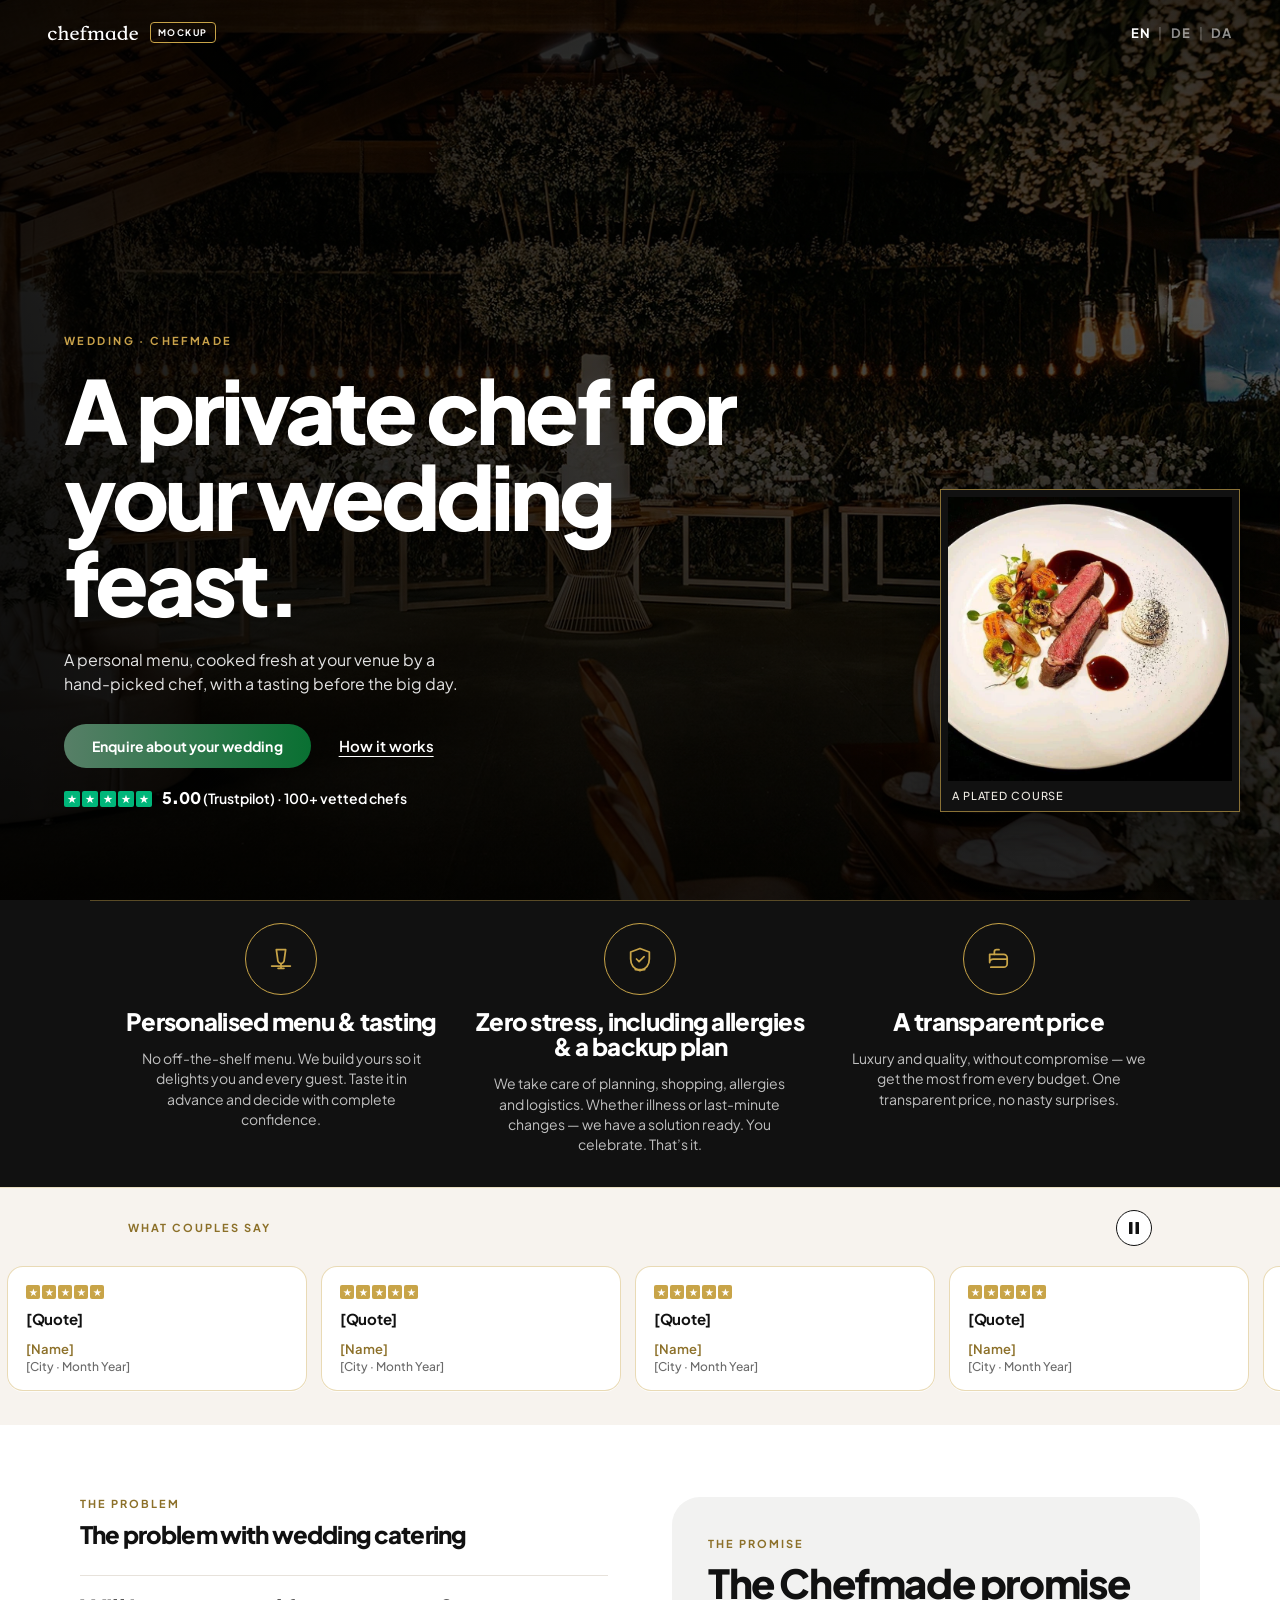
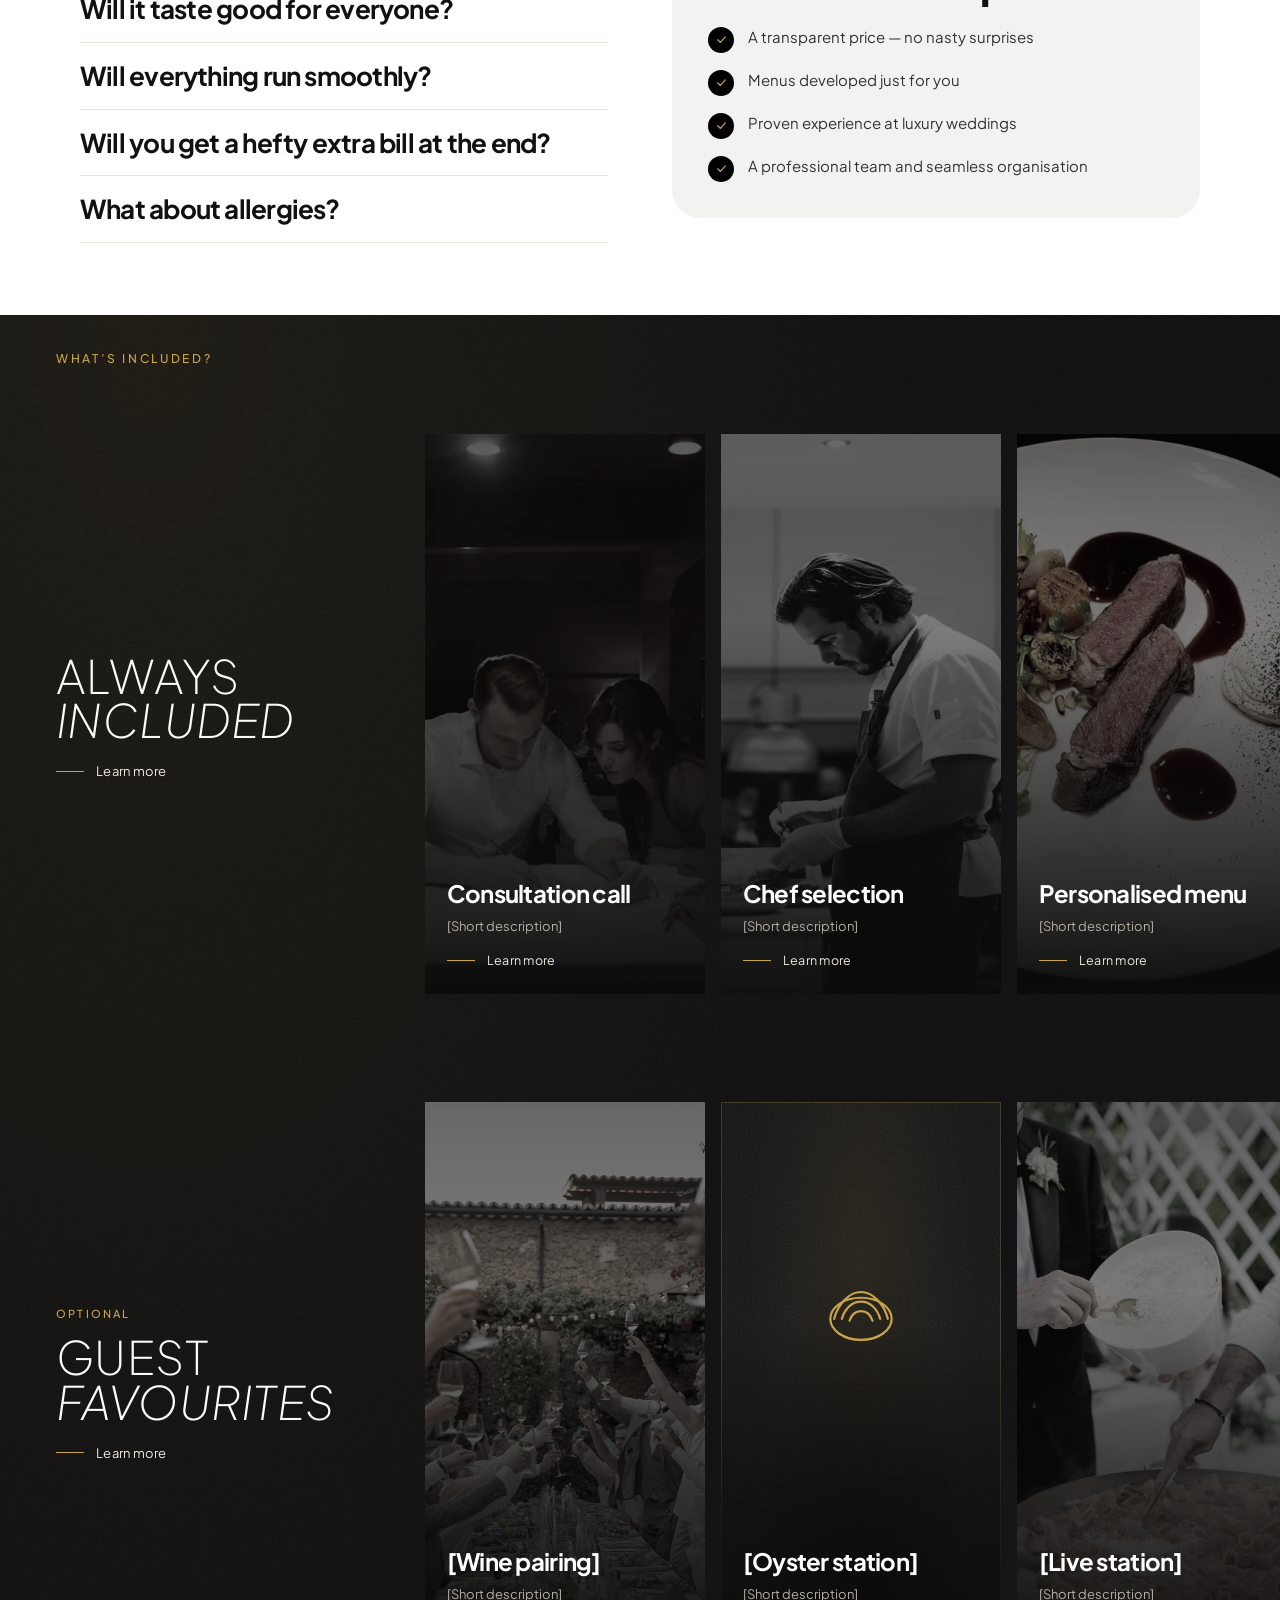
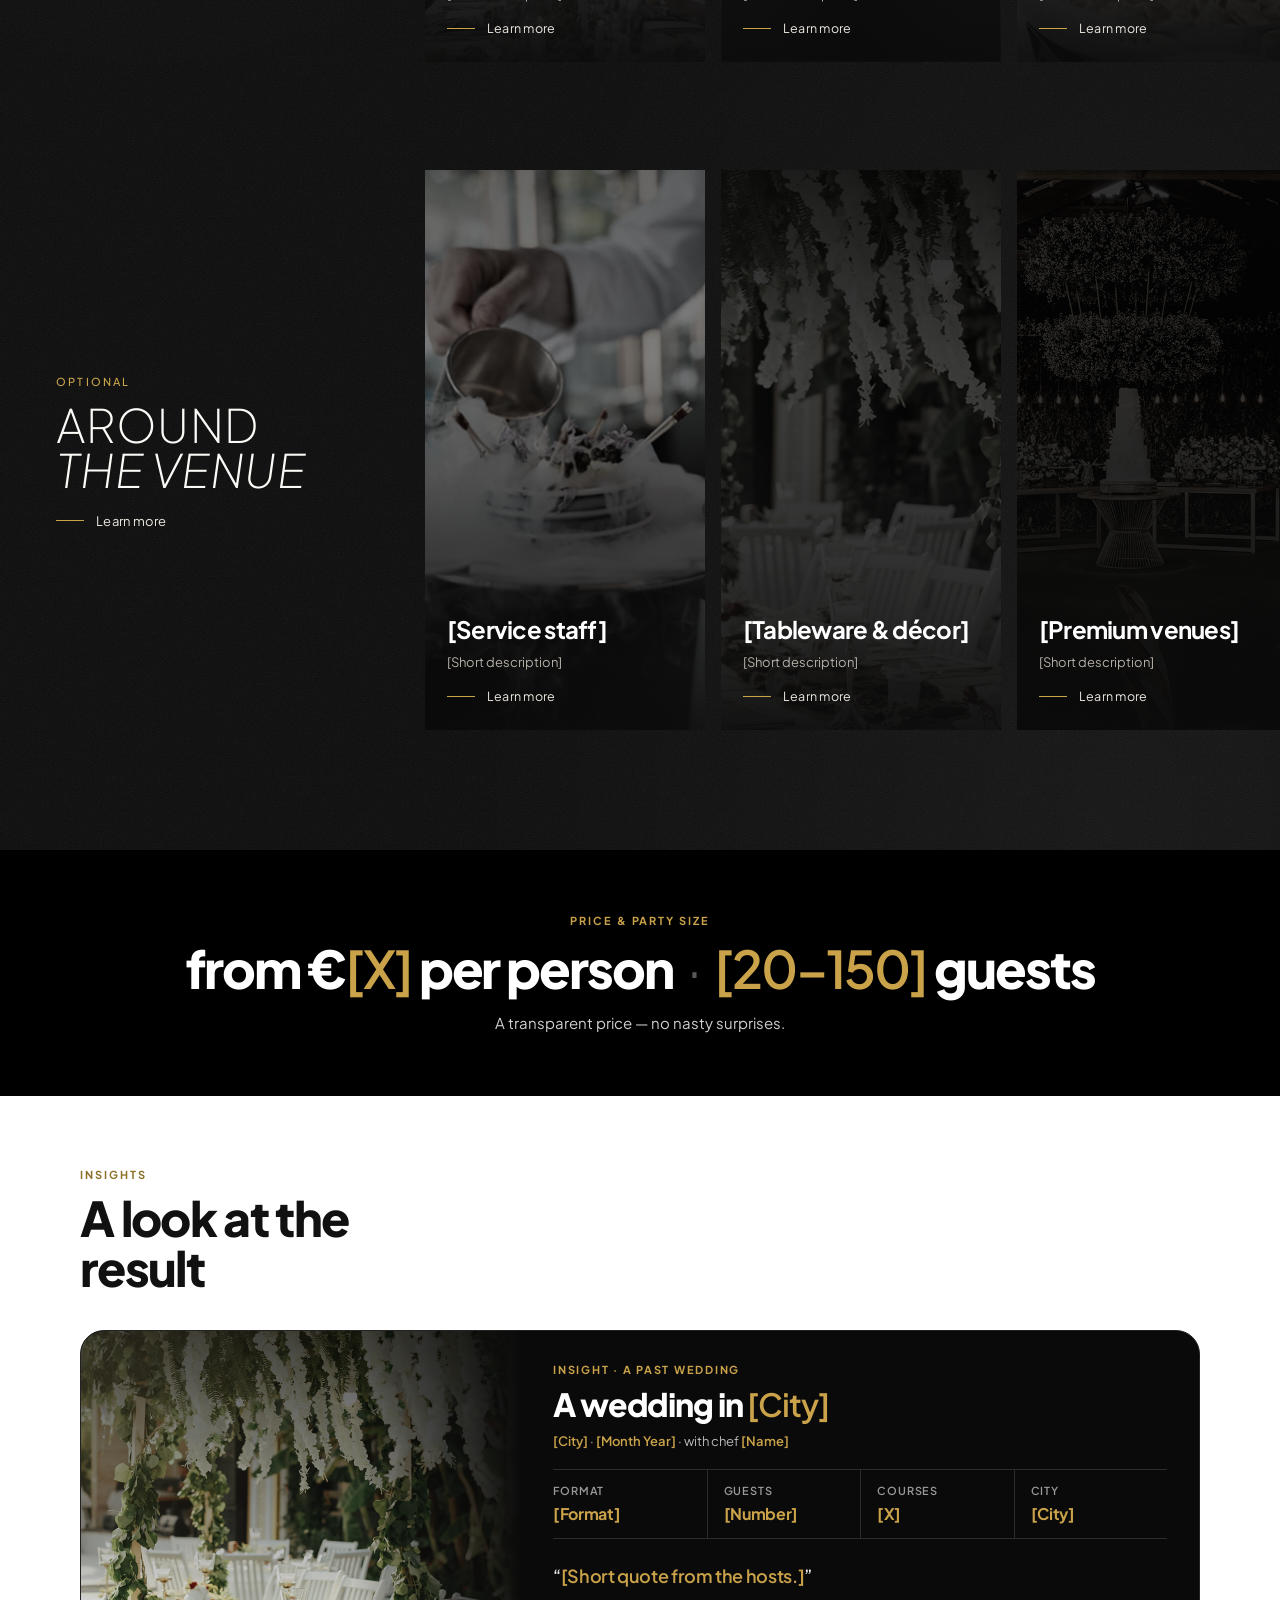
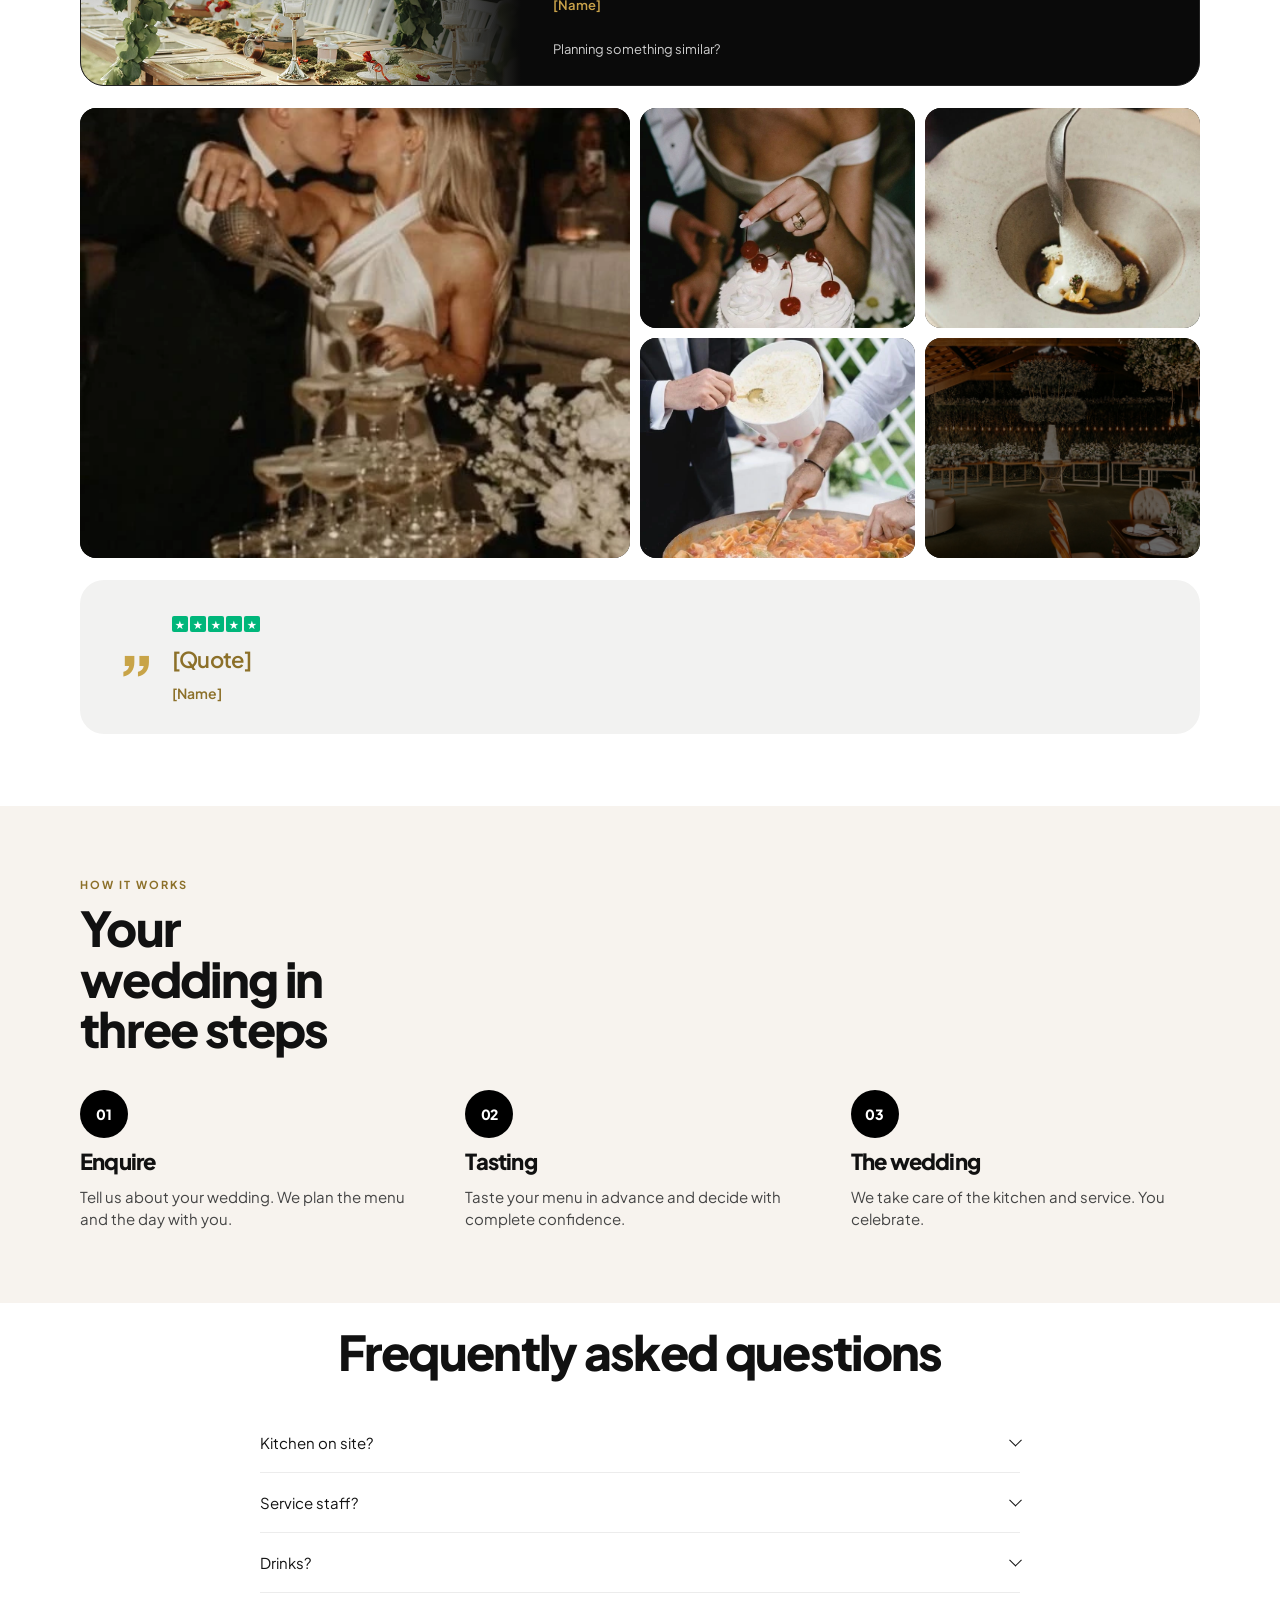
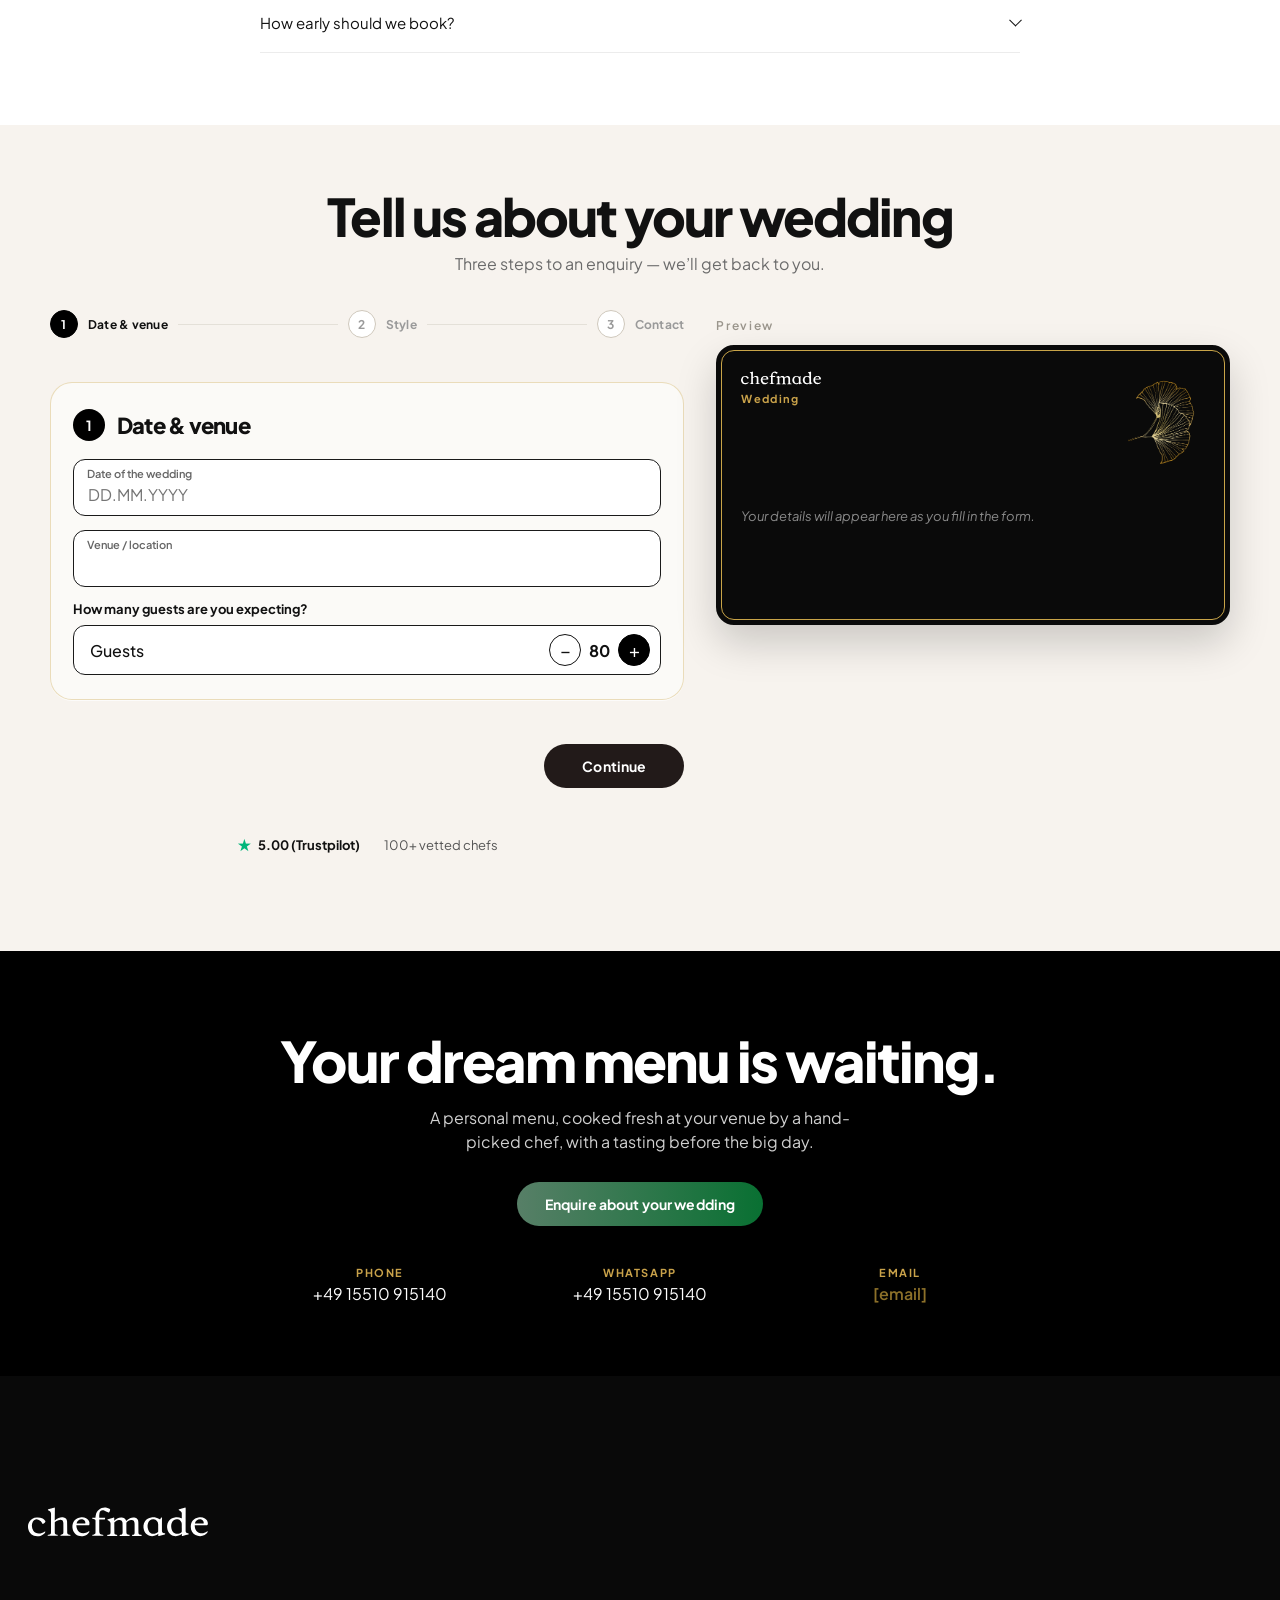
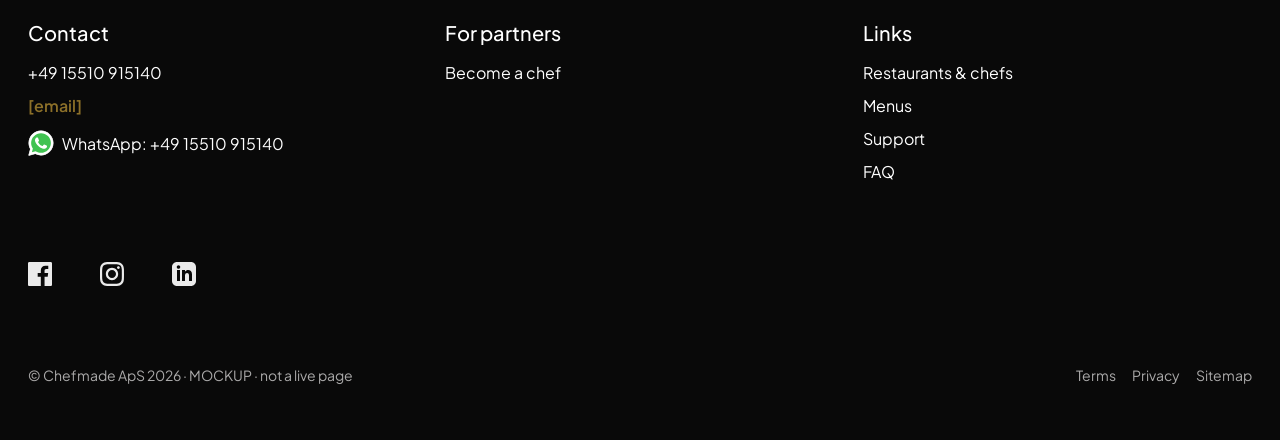
==== index.html @ 3666e5e7 "Add staging copy of the Hochzeit microsite (noindex). Hosted as chefmade-hochzeit-staging only. Do n" ====
<!DOCTYPE html>
<html lang="en">
<head>
<!--
  Planned live URL: https://hochzeit.chefmade.de/
  TODO (engineering / CTO): 301-redirect https://chefmade.de/wedding → https://hochzeit.chefmade.de/
  This folder is a static mockup. Do not deploy it without a review.

  English is the default language of this mockup. The previous German copy
  is kept in js/app.js (I18N.de) and in the comment below so a DE version
  can be restored later. DE and DA in the language toggle are placeholders.

  DE (previous):
  Title: Die Hochzeit, von der alle reden werden.
  Lede: Personalisierte Menüs, makelloser Service und absolute Sorgenfreiheit – maßgeschneidert nur für euch.
  CTA: Hochzeit anfragen / So funktioniert’s
  Trust: 5,00 (Trustpilot) · 100+ geprüfte Köche
  Tiles: Individuelles Menü & Tasting / Null Stress inkl. Allergien & Notfall-Absicherung / Transparenter Preis
  Problem / Versprechen / Immer inklusive (Beratungsgespräch, Kochauswahl, Personalisiertes Menü, Tasting, Beste Zutaten, Notfall-Absicherung)
  Form: Datum & Ort / Stil & Menü-Wünsche / Kontakt / Weiter / Zurück
-->
  <meta charset="utf-8">
  
  <meta name="robots" content="noindex,nofollow">
  <meta name="viewport" content="width=device-width, initial-scale=1">
  <title>A private chef for your wedding feast | Chefmade</title>
  <meta name="description" content="A personal menu, cooked fresh at your venue by a hand-picked chef, with a tasting before the big day. 5.00 (Trustpilot) · 100+ vetted chefs.">
  <link rel="canonical" href="https://hochzeit.chefmade.de/">
  <meta property="og:type" content="website">
  <meta property="og:locale" content="en_GB">
  <meta property="og:url" content="https://hochzeit.chefmade.de/">
  <meta property="og:title" content="A private chef for your wedding feast | Chefmade">
  <meta property="og:description" content="A personal menu, cooked fresh at your venue by a hand-picked chef, with a tasting before the big day. 5.00 (Trustpilot) · 100+ vetted chefs.">
  <meta property="og:image" content="https://hochzeit.chefmade.de/assets/img/wedding-plan.webp">
  <meta name="twitter:card" content="summary_large_image">
  <meta name="twitter:title" content="A private chef for your wedding feast | Chefmade">
  <meta name="twitter:description" content="A personal menu, cooked fresh at your venue by a hand-picked chef, with a tasting before the big day.">
  <meta name="twitter:image" content="https://hochzeit.chefmade.de/assets/img/wedding-plan.webp">
  <link rel="icon" type="image/png" sizes="32x32" href="assets/img/favicon-32x32.png">
  <link rel="apple-touch-icon" href="assets/img/apple-touch-icon.png">
  <link rel="preconnect" href="https://fonts.googleapis.com">
  <link rel="preconnect" href="https://fonts.gstatic.com" crossorigin>
  <link href="https://fonts.googleapis.com/css2?family=Plus+Jakarta+Sans:ital,wght@0,200;0,300;0,400;0,500;0,600;0,700;0,800;1,200;1,300;1,400&display=swap" rel="stylesheet">
  <link rel="stylesheet" href="css/style.css">
  <link rel="stylesheet" href="css/inklusive-c.css">
  <script>
    (function () {
      try {
        var q = new URLSearchParams(location.search);
        var shot = q.get("shot");
        if (shot === "form") document.documentElement.classList.add("shot-form");
        if (shot === "inkl") document.documentElement.classList.add("shot-inkl");
        if (shot === "reviews") document.documentElement.classList.add("shot-reviews");
        if (shot === "full") document.documentElement.classList.add("shot-full");
      } catch (e) {}
    })();
  </script>

</head>
<body class="variant-c">
  <header class="site-header">
    <div class="header-left">
      <a class="logo" href="https://chefmade.de" target="_blank" rel="noopener noreferrer" aria-label="Chefmade">
        <img src="assets/img/logo_white.svg" alt="chefmade">
      </a>
      <span class="mockup-badge">Mockup</span>
    </div>
    <nav class="lang-switch" aria-label="Language">
      <!-- TODO: DE and DA are placeholders only. Do not wire a real translation until copy is signed off. Previous German strings live in js/app.js (I18N.de) and in the HTML comment in <head>. -->
      <a href="#" data-lang="en" class="is-active" aria-current="true">EN</a>
      <span class="lang-sep" aria-hidden="true">|</span>
      <a href="#" data-lang="de" aria-disabled="true" tabindex="-1" title="Coming soon">DE</a>
      <span class="lang-sep" aria-hidden="true">|</span>
      <a href="#" data-lang="da" aria-disabled="true" tabindex="-1" title="Coming soon">DA</a>
    </nav>
  </header>

  <section class="hero-c" id="top">
    <div class="hero-bg">
      <img src="assets/img/wedding-plan.webp" alt="A decorated wedding venue, set for dinner">
    </div>
    <div class="hero-copy">
      <div class="magazine-kicker">Wedding · Chefmade</div>
      <!-- Headline alternatives (not shown):
           'Your wedding menu, cooked by a private chef.'
           'The wedding dinner your guests will still talk about.' -->
      <h1>A private chef for<br>your wedding feast.</h1>
      <p class="lede">A personal menu, cooked fresh at your venue by a hand-picked chef, with a tasting before the big day.</p>
      <div class="hero-cta">
        <a class="btn btn-green" href="#anfrage">Enquire about your wedding</a>
        <a class="hero-how" href="#how-it-works">How it works</a>
      </div>
      <a class="hero-tp" href="https://www.trustpilot.com/review/www.chefmade.dk" target="_blank" rel="noopener noreferrer">
        <span class="tp-stars" aria-hidden="true"><span></span><span></span><span></span><span></span><span></span></span>
        <span><strong>5<span class="rating-comma">.</span>00</strong> (Trustpilot) · 100+ vetted&nbsp;chefs</span>
      </a>
    </div>
    <figure class="hero-food-frame">
      <img src="assets/img/beyond-figure04.webp" alt="A plated course of beef with roasted vegetables">
      <figcaption>A plated course</figcaption>
    </figure>
  </section>

  <div class="features-band">
    <ul class="features">
      <li>
        <span class="feature-icon"><svg viewBox="0 0 24 24" fill="none" stroke="currentColor" stroke-width="1.5" stroke-linecap="round" stroke-linejoin="round" aria-hidden="true"><path d="M8 4h8l-1.15 8.1A3.9 3.9 0 0 1 12 16a3.9 3.9 0 0 1-2.85-3.9L8 4z"/><path d="M12 16v4M9.5 20h5"/><path d="M4 18h16"/></svg></span>
        <h3>Personalised menu &amp; tasting</h3>
        <p>No off-the-shelf menu. We build yours so it delights you and every guest. Taste it in advance and decide with complete confidence.</p>
      </li>
      <li>
        <span class="feature-icon"><svg viewBox="0 0 24 24" fill="none" stroke="currentColor" stroke-width="1.5" stroke-linecap="round" stroke-linejoin="round" aria-hidden="true"><path d="M12 3l8 3v6c0 5.2-3.4 8.8-8 10-4.6-1.2-8-4.8-8-10V6l8-3z"/><path d="M9 12l2.2 2.2L15.5 10"/><circle cx="12" cy="12" r="8" opacity="0"/><path d="M8 21h8"/></svg></span>
        <h3>Zero stress, including allergies &amp; a backup plan</h3>
        <p>We take care of planning, shopping, allergies and logistics. Whether illness or last-minute changes — we have a solution ready. You celebrate. That’s it.</p>
      </li>
      <li>
        <span class="feature-icon"><svg viewBox="0 0 24 24" fill="none" stroke="currentColor" stroke-width="1.5" stroke-linecap="round" stroke-linejoin="round" aria-hidden="true"><path d="M4 8h12a3 3 0 0 1 3 3v1H7a3 3 0 0 0-3 3V8z"/><path d="M19 12v4a3 3 0 0 1-3 3H5"/><path d="M8 8V6a2 2 0 0 1 2-2h2"/></svg></span>
        <h3>A transparent price</h3>
        <p>Luxury and quality, without compromise — we get the most from every budget. One transparent price, no nasty surprises.</p>
      </li>
    </ul>
  </div>

  <section class="reviews-strip" aria-label="Reviews from couples">
    <div class="reviews-strip-inner">
      <div class="reviews-strip-head">
        <p class="reviews-kicker">What couples say</p>
        <button type="button" class="reviews-toggle" aria-label="Pause reviews" aria-pressed="false">
          <svg class="icon-pause" width="16" height="16" viewBox="0 0 16 16" aria-hidden="true" focusable="false"><rect x="3" y="2" width="3.5" height="12" rx="0.6"/><rect x="9.5" y="2" width="3.5" height="12" rx="0.6"/></svg>
          <svg class="icon-play" width="16" height="16" viewBox="0 0 16 16" aria-hidden="true" focusable="false"><path d="M4.5 2.4v11.2L13.2 8 4.5 2.4z"/></svg>
        </button>
      </div>
      <div class="reviews-viewport">
        <div class="reviews-track">
          <div class="reviews-set">
                        <figure class="review-card" tabindex="0">
              <div class="review-card-stars" aria-hidden="true"><span></span><span></span><span></span><span></span><span></span></div>
              <blockquote><p class="ph">[Quote]</p></blockquote>
              <figcaption>
                <span class="ph">[Name]</span>
                <span class="review-card-meta ph">[City · Month Year]</span>
              </figcaption>
            </figure>
            <figure class="review-card" tabindex="0">
              <div class="review-card-stars" aria-hidden="true"><span></span><span></span><span></span><span></span><span></span></div>
              <blockquote><p class="ph">[Quote]</p></blockquote>
              <figcaption>
                <span class="ph">[Name]</span>
                <span class="review-card-meta ph">[City · Month Year]</span>
              </figcaption>
            </figure>
            <figure class="review-card" tabindex="0">
              <div class="review-card-stars" aria-hidden="true"><span></span><span></span><span></span><span></span><span></span></div>
              <blockquote><p class="ph">[Quote]</p></blockquote>
              <figcaption>
                <span class="ph">[Name]</span>
                <span class="review-card-meta ph">[City · Month Year]</span>
              </figcaption>
            </figure>
            <figure class="review-card" tabindex="0">
              <div class="review-card-stars" aria-hidden="true"><span></span><span></span><span></span><span></span><span></span></div>
              <blockquote><p class="ph">[Quote]</p></blockquote>
              <figcaption>
                <span class="ph">[Name]</span>
                <span class="review-card-meta ph">[City · Month Year]</span>
              </figcaption>
            </figure>
            <figure class="review-card" tabindex="0">
              <div class="review-card-stars" aria-hidden="true"><span></span><span></span><span></span><span></span><span></span></div>
              <blockquote><p class="ph">[Quote]</p></blockquote>
              <figcaption>
                <span class="ph">[Name]</span>
                <span class="review-card-meta ph">[City · Month Year]</span>
              </figcaption>
            </figure>
          </div>
          <div class="reviews-set" aria-hidden="true">
                        <figure class="review-card">
              <div class="review-card-stars" aria-hidden="true"><span></span><span></span><span></span><span></span><span></span></div>
              <blockquote><p class="ph">[Quote]</p></blockquote>
              <figcaption>
                <span class="ph">[Name]</span>
                <span class="review-card-meta ph">[City · Month Year]</span>
              </figcaption>
            </figure>
            <figure class="review-card">
              <div class="review-card-stars" aria-hidden="true"><span></span><span></span><span></span><span></span><span></span></div>
              <blockquote><p class="ph">[Quote]</p></blockquote>
              <figcaption>
                <span class="ph">[Name]</span>
                <span class="review-card-meta ph">[City · Month Year]</span>
              </figcaption>
            </figure>
            <figure class="review-card">
              <div class="review-card-stars" aria-hidden="true"><span></span><span></span><span></span><span></span><span></span></div>
              <blockquote><p class="ph">[Quote]</p></blockquote>
              <figcaption>
                <span class="ph">[Name]</span>
                <span class="review-card-meta ph">[City · Month Year]</span>
              </figcaption>
            </figure>
            <figure class="review-card">
              <div class="review-card-stars" aria-hidden="true"><span></span><span></span><span></span><span></span><span></span></div>
              <blockquote><p class="ph">[Quote]</p></blockquote>
              <figcaption>
                <span class="ph">[Name]</span>
                <span class="review-card-meta ph">[City · Month Year]</span>
              </figcaption>
            </figure>
            <figure class="review-card">
              <div class="review-card-stars" aria-hidden="true"><span></span><span></span><span></span><span></span><span></span></div>
              <blockquote><p class="ph">[Quote]</p></blockquote>
              <figcaption>
                <span class="ph">[Name]</span>
                <span class="review-card-meta ph">[City · Month Year]</span>
              </figcaption>
            </figure>
          </div>
        </div>
      </div>
    </div>
  </section>

  <section class="section" id="story">
    <div class="section-inner story-grid">
      <div>
        <div class="kicker">The problem</div>
        <h2>The problem with wedding catering</h2>
        <ul class="qs">
          <li>Will it taste good for everyone?</li>
          <li>Will everything run smoothly?</li>
          <li>Will you get a hefty extra bill at the end?</li>
          <li>What about allergies?</li>
        </ul>
      </div>
      <div class="promise-card">
        <div class="kicker">The promise</div>
        <h2>The Chefmade promise</h2>
        <ul>
          <li>
            <span class="check" aria-hidden="true"><svg viewBox="0 0 24 24"><path d="M5 12.5l5 5L19 7" fill="none" stroke="currentColor" stroke-width="2.2" stroke-linecap="round" stroke-linejoin="round"/></svg></span>
            A transparent price — no nasty surprises
          </li>
          <li>
            <span class="check" aria-hidden="true"><svg viewBox="0 0 24 24"><path d="M5 12.5l5 5L19 7" fill="none" stroke="currentColor" stroke-width="2.2" stroke-linecap="round" stroke-linejoin="round"/></svg></span>
            Menus developed just for you
          </li>
          <li>
            <span class="check" aria-hidden="true"><svg viewBox="0 0 24 24"><path d="M5 12.5l5 5L19 7" fill="none" stroke="currentColor" stroke-width="2.2" stroke-linecap="round" stroke-linejoin="round"/></svg></span>
            Proven experience at luxury weddings
          </li>
          <li>
            <span class="check" aria-hidden="true"><svg viewBox="0 0 24 24"><path d="M5 12.5l5 5L19 7" fill="none" stroke="currentColor" stroke-width="2.2" stroke-linecap="round" stroke-linejoin="round"/></svg></span>
            A professional team and seamless organisation
          </li>
        </ul>
      </div>
    </div>
  </section>

    <section class="ed-dabei ed-dabei--page" id="dabei">
    <p class="ed-kicker">What’s included?</p>
    <!-- Internal design note (not shown): The consultation call is with you from the first enquiry — in the sketch, “Support from day one”, folded into Consultation call, not a separate bullet.
         DE: Das Beratungsgespräch begleitet euch von der ersten Anfrage an. -->

    <article class="ed-row" data-row="1">
      <header class="ed-head" style="--ed-delay: 0ms">
        <h2>
          <span class="ed-line">Always</span>
          <span class="ed-line ed-italic">Included</span>
        </h2>
        <a class="ed-explore" href="#anfrage"><span class="ed-rule" aria-hidden="true"></span>Learn more</a>
      </header>
      <div class="ed-track" tabindex="0" aria-label="Always included">
        <article class="ed-card" style="--ed-delay: 120ms">
          <div class="ed-card-media">
            <img src="assets/img/couples-night.webp" alt="" style="object-position: center 35%">
          </div>
          <div class="ed-card-copy">
            <h3>Consultation call</h3>
            <p class="ph">[Short description]</p>
            <a class="ed-more" href="#anfrage"><span class="ed-rule" aria-hidden="true"></span>Learn more</a>
          </div>
        </article>
        <article class="ed-card" style="--ed-delay: 240ms">
          <div class="ed-card-media">
            <img src="assets/img/IMG_9750.webp" alt="" style="object-position: center 30%">
          </div>
          <div class="ed-card-copy">
            <h3>Chef selection</h3>
            <p class="ph">[Short description]</p>
            <a class="ed-more" href="#anfrage"><span class="ed-rule" aria-hidden="true"></span>Learn more</a>
          </div>
        </article>
        <article class="ed-card" style="--ed-delay: 360ms">
          <div class="ed-card-media">
            <img src="assets/img/beyond-figure04.webp" alt="" style="object-position: center center">
          </div>
          <div class="ed-card-copy">
            <h3>Personalised menu</h3>
            <p class="ph">[Short description]</p>
            <a class="ed-more" href="#anfrage"><span class="ed-rule" aria-hidden="true"></span>Learn more</a>
          </div>
        </article>
        <article class="ed-card" style="--ed-delay: 480ms">
          <div class="ed-card-media">
            <img src="assets/img/beyond-figure01.webp" alt="" style="object-position: center 40%">
          </div>
          <div class="ed-card-copy">
            <h3>Tasting</h3>
            <p class="ph">[Short description]</p>
            <a class="ed-more" href="#anfrage"><span class="ed-rule" aria-hidden="true"></span>Learn more</a>
          </div>
        </article>
        <article class="ed-card" style="--ed-delay: 600ms">
          <div class="ed-card-media">
            <img src="assets/img/trends-figure01.webp" alt="" style="object-position: center 70%">
          </div>
          <div class="ed-card-copy">
            <h3>Finest ingredients</h3>
            <p class="ph">[Short description]</p>
            <a class="ed-more" href="#anfrage"><span class="ed-rule" aria-hidden="true"></span>Learn more</a>
          </div>
        </article>
        <article class="ed-card" style="--ed-delay: 720ms">
          <div class="ed-card-media ed-card-media--icon">
            <svg class="ed-icon" viewBox="0 0 48 48" fill="none" stroke="currentColor" stroke-width="1.25" stroke-linecap="round" stroke-linejoin="round" aria-hidden="true">
              <path d="M10 20.5v6c0 9.2 6.4 14.8 14 16.5 7.6-1.7 14-7.3 14-16.5v-6"/>
              <path d="M8 20.5 24 14l16 6.5"/>
              <path d="M24 22v10"/>
            </svg>
          </div>
          <div class="ed-card-copy">
            <h3>Backup plan</h3>
            <p class="ph">[Short description]</p>
            <a class="ed-more" href="#anfrage"><span class="ed-rule" aria-hidden="true"></span>Learn more</a>
          </div>
        </article>
      </div>
    </article>

    <article class="ed-row" data-row="2">
      <header class="ed-head" style="--ed-delay: 0ms">
        <p class="ed-label">Optional</p>
        <h2>
          <span class="ed-line">Guest</span>
          <span class="ed-line ed-italic">Favourites</span>
        </h2>
        <a class="ed-explore" href="#anfrage"><span class="ed-rule" aria-hidden="true"></span>Learn more</a>
      </header>
      <div class="ed-track" tabindex="0" aria-label="Guest favourites, optional">
        <article class="ed-card" style="--ed-delay: 120ms">
          <div class="ed-card-media">
            <img src="assets/img/trends-figure02.webp" alt="" style="object-position: center 18%">
          </div>
          <div class="ed-card-copy">
            <h3 class="ph">[Wine pairing]</h3>
            <p class="ph">[Short description]</p>
            <a class="ed-more" href="#anfrage"><span class="ed-rule" aria-hidden="true"></span>Learn more</a>
          </div>
        </article>
        <article class="ed-card" style="--ed-delay: 240ms">
          <div class="ed-card-media ed-card-media--icon">
            <svg class="ed-icon" viewBox="0 0 48 48" fill="none" stroke="currentColor" stroke-width="1.15" stroke-linecap="round" stroke-linejoin="round" aria-hidden="true">
              <ellipse cx="24" cy="26" rx="16" ry="11"/>
              <path d="M10 26c2-8 8-14 14-14s12 6 14 14"/>
              <path d="M14 26c1.6-5.5 5.4-9 10-9s8.4 3.5 10 9"/>
              <path d="M18 27c1-3 3.2-5 6-5s5 2 6 5"/>
            </svg>
          </div>
          <div class="ed-card-copy">
            <h3 class="ph">[Oyster station]</h3>
            <p class="ph">[Short description]</p>
            <a class="ed-more" href="#anfrage"><span class="ed-rule" aria-hidden="true"></span>Learn more</a>
          </div>
        </article>
        <article class="ed-card" style="--ed-delay: 360ms">
          <div class="ed-card-media">
            <img src="assets/img/trends-figure05.webp" alt="" style="object-position: center 72%">
          </div>
          <div class="ed-card-copy">
            <h3 class="ph">[Live station]</h3>
            <p class="ph">[Short description]</p>
            <a class="ed-more" href="#anfrage"><span class="ed-rule" aria-hidden="true"></span>Learn more</a>
          </div>
        </article>
        <article class="ed-card" style="--ed-delay: 480ms">
          <div class="ed-card-media">
            <img src="assets/img/beyond-figure03.webp" alt="" style="object-position: center 40%">
          </div>
          <div class="ed-card-copy">
            <h3 class="ph">[Dessert table]</h3>
            <p class="ph">[Short description]</p>
            <a class="ed-more" href="#anfrage"><span class="ed-rule" aria-hidden="true"></span>Learn more</a>
          </div>
        </article>
      </div>
    </article>

    <article class="ed-row" data-row="3">
      <header class="ed-head" style="--ed-delay: 0ms">
        <p class="ed-label">Optional</p>
        <h2>
          <span class="ed-line">Around</span>
          <span class="ed-line ed-italic">the venue</span>
        </h2>
        <a class="ed-explore" href="#anfrage"><span class="ed-rule" aria-hidden="true"></span>Learn more</a>
      </header>
      <div class="ed-track" tabindex="0" aria-label="Around the venue, optional">
        <article class="ed-card" style="--ed-delay: 120ms">
          <div class="ed-card-media">
            <img src="assets/img/trends-figure06.webp" alt="" style="object-position: center 35%">
          </div>
          <div class="ed-card-copy">
            <h3 class="ph">[Service staff]</h3>
            <p class="ph">[Short description]</p>
            <a class="ed-more" href="#anfrage"><span class="ed-rule" aria-hidden="true"></span>Learn more</a>
          </div>
        </article>
        <article class="ed-card" style="--ed-delay: 240ms">
          <div class="ed-card-media">
            <img src="assets/img/beyond-plate.webp" alt="" style="object-position: center 45%">
          </div>
          <div class="ed-card-copy">
            <h3 class="ph">[Tableware &amp; décor]</h3>
            <p class="ph">[Short description]</p>
            <a class="ed-more" href="#anfrage"><span class="ed-rule" aria-hidden="true"></span>Learn more</a>
          </div>
        </article>
        <article class="ed-card" style="--ed-delay: 360ms">
          <div class="ed-card-media">
            <img src="assets/img/wedding-plan.webp" alt="" style="object-position: center 45%">
          </div>
          <div class="ed-card-copy">
            <h3 class="ph">[Premium venues]</h3>
            <p class="ph">[Short description]</p>
            <a class="ed-more" href="#anfrage"><span class="ed-rule" aria-hidden="true"></span>Learn more</a>
          </div>
        </article>
        <article class="ed-card" style="--ed-delay: 480ms">
          <div class="ed-card-media">
            <img src="assets/img/trends-figure08.webp" alt="" style="object-position: center 40%">
          </div>
          <div class="ed-card-copy">
            <h3 class="ph">[Event styling]</h3>
            <p class="ph">[Short description]</p>
            <a class="ed-more" href="#anfrage"><span class="ed-rule" aria-hidden="true"></span>Learn more</a>
          </div>
        </article>
        <article class="ed-card" style="--ed-delay: 600ms">
          <div class="ed-card-media">
            <img src="assets/img/dream-menu-figure03.webp" alt="" style="object-position: center 20%">
          </div>
          <div class="ed-card-copy">
            <h3 class="ph">[Event photography]</h3>
            <p class="ph">[Short description]</p>
            <a class="ed-more" href="#anfrage"><span class="ed-rule" aria-hidden="true"></span>Learn more</a>
          </div>
        </article>
      </div>
    </article>
  </section>

<section class="price-band" id="preis">
    <div class="kicker">Price &amp; party size</div>
    <div class="price-line"><span>from €<span class="ph">[X]</span> per person</span><span class="dot">·</span><span><span class="ph">[20–150]</span> guests</span></div>
    <p class="note">A transparent price — no nasty surprises.</p>
  </section>

  <section class="section" id="einblicke">
    <div class="section-inner">
      <div class="sec-head">
        <div class="kicker">Insights</div>
        <h2>A look at the result</h2>
      </div>

      <article class="case">
        <div class="case-img">
          <img src="assets/img/beyond-plate.webp" alt="A long wedding table set under flowers">
        </div>
        <div class="case-body">
          <div class="case-lab">Insight · A past wedding</div>
          <h3>A wedding in <span class="ph">[City]</span></h3>
          <div class="case-meta"><span class="ph">[City]</span> · <span class="ph">[Month Year]</span> · with chef <span class="ph">[Name]</span></div>
          <div class="spec">
            <div>Format<b class="ph">[Format]</b></div>
            <div>Guests<b class="ph">[Number]</b></div>
            <div>Courses<b class="ph">[X]</b></div>
            <div>City<b class="ph">[City]</b></div>
          </div>
          <div class="case-q">
            <p>&ldquo;<span class="ph">[Short quote from the hosts.]</span>&rdquo;</p>
            <small class="ph">[Name]</small>
          </div>
          <div class="case-bot">Planning something similar?</div>
        </div>
      </article>

      <div class="photo-grid">
        <div class="tile tile-lg"><img src="assets/img/dream-menu-figure03.webp" alt="A couple with a champagne tower"></div>
        <div class="tile"><img src="assets/img/dream-menu-figure01.webp" alt="A wedding cake"></div>
        <div class="tile"><img src="assets/img/beyond-figure03.webp" alt="A plated course"></div>
        <div class="tile"><img src="assets/img/trends-figure05.webp" alt="A live pasta station at a wedding"></div>
        <div class="tile"><img src="assets/img/wedding-plan.webp" alt="A decorated wedding venue"></div>
      </div>

      <aside class="review">
        <div class="mark" aria-hidden="true">„</div>
        <div>
          <div class="stars" aria-hidden="true"><span>★</span><span>★</span><span>★</span><span>★</span><span>★</span></div>
          <q><span class="ph">[Quote]</span></q>
          <div class="who"><span class="ph">[Name]</span></div>
        </div>
      </aside>
    </div>
  </section>

  <section class="section process" id="how-it-works">
    <div class="section-inner">
      <div class="sec-head">
        <div class="kicker">How it works</div>
        <h2>Your wedding in three steps</h2>
      </div>
      <div class="flow">
        <div class="flow-step">
          <div class="flow-num">01</div>
          <h3>Enquire</h3>
          <p>Tell us about your wedding. We plan the menu and the day with you.</p>
        </div>
        <div class="flow-step">
          <div class="flow-num">02</div>
          <h3>Tasting</h3>
          <p>Taste your menu in advance and decide with complete confidence.</p>
        </div>
        <div class="flow-step">
          <div class="flow-num">03</div>
          <h3>The wedding</h3>
          <p>We take care of the kitchen and service. You celebrate.</p>
        </div>
      </div>
    </div>
  </section>

  <section class="section faq" id="faq">
    <div class="section-inner">
      <h2>Frequently asked questions</h2>
      <div class="faq-list">
        <div class="faq-item">
          <button type="button">Kitchen on site?</button>
          <div class="faq-a"><span class="ph">[Answer]</span></div>
        </div>
        <div class="faq-item">
          <button type="button">Service staff?</button>
          <div class="faq-a"><span class="ph">[Answer]</span></div>
        </div>
        <div class="faq-item">
          <button type="button">Drinks?</button>
          <div class="faq-a"><span class="ph">[Answer]</span></div>
        </div>
        <div class="faq-item">
          <button type="button">How early should we book?</button>
          <div class="faq-a"><span class="ph">[Answer]</span></div>
        </div>
      </div>
    </div>
  </section>

  <section class="checkout" id="anfrage">
    <div class="checkout-intro">
      <h2>Tell us about your wedding</h2>
      <p>Three steps to an enquiry — we’ll get back to you.</p>
    </div>

    <div class="checkout-layout">
      <form class="steps" id="wedding-form" novalidate>
        <div class="progress" aria-label="Progress">
          <div class="progress-step is-active" data-progress="1">
            <span class="dot">1</span>
            <span class="progress-label">Date &amp; venue</span>
          </div>
          <span class="progress-line" aria-hidden="true"></span>
          <div class="progress-step" data-progress="2">
            <span class="dot">2</span>
            <span class="progress-label">Style</span>
          </div>
          <span class="progress-line" aria-hidden="true"></span>
          <div class="progress-step" data-progress="3">
            <span class="dot">3</span>
            <span class="progress-label">Contact</span>
          </div>
        </div>

        <div class="card step-panel" data-step="1">
          <div class="step-title">
            <span class="step-num">1</span>
            <h3>Date &amp; venue</h3>
          </div>
          <div class="field floating" data-field="date">
            <label for="date">Date of the wedding</label>
            <input class="input" id="date" name="date" type="text" inputmode="numeric" placeholder="DD.MM.YYYY" autocomplete="off" required>
            <div class="field-error">Please choose a date.</div>
          </div>
          <div class="field floating" data-field="location">
            <label for="location">Venue / location</label>
            <input class="input" id="location" name="location" type="text" autocomplete="address-level2" required placeholder="">
            <div class="field-error">Please tell us the venue or location.</div>
          </div>
          <div class="field" data-field="guests">
            <span class="sub-label" id="guests-label">How many guests are you expecting?</span>
            <div class="guest-row">
              <span>Guests</span>
              <div class="stepper">
                <button type="button" id="guests-dec" class="dec" aria-label="Fewer guests">−</button>
                <strong id="guests-value">80</strong>
                <button type="button" id="guests-inc" class="inc" aria-label="More guests">+</button>
              </div>
            </div>
            <input type="hidden" id="guests" name="guests" value="80">
          </div>
        </div>

        <div class="card step-panel" data-step="2" hidden>
          <div class="step-title">
            <span class="step-num">2</span>
            <h3>Style &amp; menu wishes</h3>
          </div>
          <div class="field" data-field="style">
            <span class="sub-label">What style do you have in mind?</span>
            <div class="chip-row styles" id="style-chips">
              <button type="button" class="chip" data-style="Seated dinner">Seated dinner</button>
              <button type="button" class="chip" data-style="Flying buffet">Flying buffet</button>
              <button type="button" class="chip" data-style="Food stations">Food stations</button>
              <button type="button" class="chip" data-style="Family style">Family style</button>
            </div>
            <div class="field-error">Please choose a style.</div>
          </div>
          <div class="field floating">
            <label for="wishes">Menu wishes or allergies (optional)</label>
            <textarea class="input" id="wishes" name="wishes" maxlength="500" placeholder=""></textarea>
          </div>
          <div class="field" id="extras-field">
            <span class="sub-label">Optional extras (examples)</span>
            <div id="extras-list" class="chip-row extras-chips">
              <button type="button" class="chip extras-chip" data-extra="[Wine pairing]">[Wine pairing]</button>
              <button type="button" class="chip extras-chip" data-extra="[Oyster station]">[Oyster station]</button>
              <button type="button" class="chip extras-chip" data-extra="[Live station]">[Live station]</button>
              <button type="button" class="chip extras-chip" data-extra="[Dessert table]">[Dessert table]</button>
              <button type="button" class="chip extras-chip" data-extra="[Service staff]">[Service staff]</button>
              <button type="button" class="chip extras-chip" data-extra="[Tableware &amp; décor]">[Tableware &amp; décor]</button>
              <button type="button" class="chip extras-chip" data-extra="[Premium venues]">[Premium venues]</button>
              <button type="button" class="chip extras-chip" data-extra="[Event styling]">[Event styling]</button>
              <button type="button" class="chip extras-chip" data-extra="[Event photography]">[Event photography]</button>
            </div>
          </div>
          <div class="field" data-field="tasting">
            <span class="sub-label">Would you like a tasting?</span>
            <div class="toggle-grid">
              <label class="toggle-card" data-tasting="ja">
                <input type="radio" name="tasting" value="ja">
                <h4>Yes, please</h4>
                <p>Taste your menu in advance and decide with complete confidence.</p>
              </label>
              <label class="toggle-card" data-tasting="nein">
                <input type="radio" name="tasting" value="nein">
                <h4>No, thank you</h4>
                <p>You’d like to plan without a tasting.</p>
              </label>
            </div>
            <div class="field-error">Please tell us whether you’d like a tasting.</div>
          </div>
        </div>

        <div class="card step-panel" data-step="3" hidden>
          <div class="step-title">
            <span class="step-num">3</span>
            <h3>Your contact details</h3>
          </div>
          <div class="field floating" data-field="name">
            <label for="name">Name</label>
            <input class="input" id="name" name="name" type="text" autocomplete="name" required>
            <div class="field-error">Please enter your name.</div>
          </div>
          <div class="field floating" data-field="email">
            <label for="email">Email</label>
            <input class="input" id="email" name="email" type="email" autocomplete="email" required>
            <div class="field-error">Please enter a valid email address.</div>
          </div>
          <div class="field floating" data-field="phone">
            <label for="phone">Phone</label>
            <input class="input" id="phone" name="phone" type="tel" autocomplete="tel" required>
            <div class="field-error">Please enter a phone number.</div>
          </div>
          <div class="field floating">
            <label for="message">Message (optional)</label>
            <textarea class="input" id="message" name="message" maxlength="500" placeholder=""></textarea>
          </div>
        </div>

        <div class="form-nav">
          <button type="button" class="btn btn-ghost" id="btn-back" hidden>Back</button>
          <button type="button" class="btn btn-dark" id="btn-next">Continue</button>
        </div>

        <div class="pay-wrap" style="margin-top:8px">
          <div class="assurances">
            <span class="tp"><span class="star">★</span> 5.00 (Trustpilot)</span>
            <span>100+ vetted&nbsp;chefs</span>
          </div>
        </div>
      </form>

      <aside class="preview-col" aria-live="polite">
        <div class="preview-label">Preview</div>
        <div class="preview-card">
          <div class="gc-top">
            <div>
              <div class="gc-logo"><img src="assets/img/logo_white.svg" alt="chefmade"></div>
              <div class="gc-kicker">Wedding</div>
            </div>
            <img class="gc-leaf" src="assets/img/ginkgo.png" alt="">
          </div>
          <div class="preview-empty" id="preview-empty">Your details will appear here as you fill in the form.</div>
          <div class="preview-rows" id="preview-rows" hidden>
            <div class="preview-row">
              <div class="lab">Date</div>
              <div class="val gold" id="pv-date"></div>
            </div>
            <div class="preview-row">
              <div class="lab">Venue</div>
              <div class="val" id="pv-location"></div>
            </div>
            <div class="preview-row">
              <div class="lab">Guests</div>
              <div class="val" id="pv-guests"></div>
            </div>
            <div class="preview-row">
              <div class="lab">Style</div>
              <div class="val" id="pv-style"></div>
            </div>
            <div class="preview-row">
              <div class="lab">Tasting</div>
              <div class="val" id="pv-tasting"></div>
            </div>
            <div class="preview-row" id="pv-extras-row" hidden>
              <div class="lab">Extras</div>
              <div class="val" id="pv-extras"></div>
            </div>
          </div>
        </div>
      </aside>
    </div>
  </section>

  <section class="cta-final" id="kontakt">
    <h2>Your dream menu is waiting.</h2>
    <p class="lede">A personal menu, cooked fresh at your venue by a hand-picked chef, with a tasting before the big day.</p>
    <a class="btn btn-green" href="#anfrage">Enquire about your wedding</a>
    <div class="contact">
      <a href="tel:+4915510915140">
        <span class="lab">Phone</span>
        +49 15510 915140
      </a>
      <a href="https://wa.me/4915510915140" target="_blank" rel="noopener noreferrer">
        <span class="lab">WhatsApp</span>
        +49 15510 915140
      </a>
      <div>
        <span class="lab">Email</span>
        <span class="ph">[email]</span>
      </div>
    </div>
  </section>

  <dialog id="handoff-dialog">
    <h3>Enquiry ready (mockup)</h3>
    <p>On the live site, this enquiry would be handed off to <code>https://chefmade.de/dinings/create</code>. This mockup does not submit anything.</p>
    <div class="summary" id="handoff-summary"></div>
    <p class="fine" id="handoff-url" style="word-break:break-all"></p>
    <button type="button" class="btn btn-dark" id="handoff-close">Close</button>
  </dialog>

  <footer class="site-footer">
    <div class="footer-inner">
      <a class="footer-logo" href="https://chefmade.de" target="_blank" rel="noopener noreferrer" aria-label="Chefmade">
        <img src="assets/img/logo_white.svg" alt="Chefmade Logo">
      </a>
      <div class="footer-cols footer-cols-de">
        <div class="footer-col">
          <h4>Contact</h4>
          <ul>
            <li><a href="tel:+4915510915140">+49 15510 915140</a></li>
            <li><span class="ph">[email]</span></li>
            <li>
              <a class="footer-wa" href="https://wa.me/4915510915140" target="_blank" rel="noopener noreferrer">
                <img src="assets/icons/whatsapp.svg" width="30" height="30" alt="">
                WhatsApp: +49 15510 915140
              </a>
            </li>
          </ul>
        </div>
        <div class="footer-col">
          <h4>For partners</h4>
          <ul>
            <li><a href="https://docs.google.com/forms/d/e/1FAIpQLScXRZvC1jKGJkEIGXaZkec5YWye2v6dZmJaCijT3mylhuf1iw/viewform" target="_blank" rel="noopener noreferrer">Become a chef</a></li>
          </ul>
        </div>
        <div class="footer-col">
          <h4>Links</h4>
          <ul>
            <li><a href="https://chefmade.de/private-dining">Restaurants &amp; chefs</a></li>
            <li><a href="https://chefmade.de/lej-en-kok">Menus</a></li>
            <li><a href="https://chefmade.de/customer-ticket-list/">Support</a></li>
            <li><a href="https://chefmade.de/faq/">FAQ</a></li>
          </ul>
        </div>
      </div>
      <div class="footer-social">
        <a href="https://www.facebook.com/chefmadeDK" target="_blank" rel="noopener noreferrer" aria-label="Facebook">
          <svg width="24" height="24" fill="currentColor" stroke="none" viewBox="0 0 24 24" aria-hidden="true"><path d="M22.675 0h-21.35c-.732 0-1.325.593-1.325 1.325v21.351c0 .731.593 1.324 1.325 1.324h11.495v-9.294h-3.128v-3.622h3.128v-2.671c0-3.1 1.893-4.788 4.659-4.788 1.325 0 2.463.099 2.795.143v3.24l-1.918.001c-1.504 0-1.795.715-1.795 1.763v2.313h3.587l-.467 3.622h-3.12v9.293h6.116c.73 0 1.323-.593 1.323-1.325v-21.35c0-.732-.593-1.325-1.325-1.325z"/></svg>
        </a>
        <a href="https://www.instagram.com/trychefmade/" target="_blank" rel="noopener noreferrer" aria-label="Instagram">
          <svg width="24" height="24" fill="currentColor" stroke="none" viewBox="0 0 24 24" aria-hidden="true"><path d="M12 2.163c3.204 0 3.584.012 4.85.07 3.252.148 4.771 1.691 4.919 4.919.058 1.265.069 1.645.069 4.849 0 3.205-.012 3.584-.069 4.849-.149 3.225-1.664 4.771-4.919 4.919-1.266.058-1.644.07-4.85.07-3.204 0-3.584-.012-4.849-.07-3.26-.149-4.771-1.699-4.919-4.92-.058-1.265-.07-1.644-.07-4.849 0-3.204.013-3.583.07-4.849.149-3.227 1.664-4.771 4.919-4.919 1.266.057 1.645.069 4.849.069zm0-2.163c-3.259 0-3.667.014-4.947.072-4.358.2-6.78 2.618-6.98 6.98-.059 1.281-.073 1.689-.073 4.948 0 3.259.014 3.668.072 4.948.2 4.358 2.618 6.78 6.98 6.98 1.281.058 1.689.072 4.948.072 3.259 0 3.668-.014 4.948-.072 4.354-.2 6.782-2.618 6.979-6.98.059-1.28.073-1.689.073-4.948 0-3.259-.014-3.667-.072-4.947-.196-4.354-2.617-6.78-6.979-6.98-1.281-.059-1.69-.073-4.949-.073zm0 5.838c-3.403 0-6.162 2.759-6.162 6.162s2.759 6.163 6.162 6.163 6.162-2.759 6.162-6.163c0-3.403-2.759-6.162-6.162-6.162zm0 10.162c-2.209 0-4-1.79-4-4 0-2.209 1.791-4 4-4s4 1.791 4 4c0 2.21-1.791 4-4 4zm6.406-11.845c-.796 0-1.441.645-1.441 1.44s.645 1.44 1.441 1.44c.795 0 1.439-.645 1.439-1.44s-.644-1.44-1.439-1.44z"/></svg>
        </a>
        <a href="https://www.linkedin.com/company/chefmadedk/" target="_blank" rel="noopener noreferrer" aria-label="LinkedIn">
          <svg width="24" height="24" fill="currentColor" stroke="none" viewBox="0 0 24 24" aria-hidden="true"><path d="M19 0h-14c-2.761 0-5 2.239-5 5v14c0 2.761 2.239 5 5 5h14c2.762 0 5-2.239 5-5v-14c0-2.761-2.238-5-5-5zm-11 19h-3v-11h3v11zm-1.5-12.268c-.966 0-1.75-.79-1.75-1.764s.784-1.764 1.75-1.764 1.75.79 1.75 1.764-.783 1.764-1.75 1.764zm13.5 12.268h-3v-5.604c0-3.368-4-3.113-4 0v5.604h-3v-11h3v1.765c1.396-2.586 7-2.777 7 2.476v6.759z"/></svg>
        </a>
      </div>
      <div class="footer-legal">
        <p>&copy; Chefmade ApS <span data-year>2026</span> · MOCKUP · not a live page</p>
        <div class="footer-legal-links">
          <a href="https://chefmade.de/terms">Terms</a>
          <a href="https://chefmade.de/privacy">Privacy</a>
          <a href="https://chefmade.de/sitemap.xml">Sitemap</a>
        </div>
      </div>
    </div>
  </footer>
  <script>
    document.querySelectorAll("[data-year]").forEach(function (el) {
      el.textContent = String(new Date().getFullYear());
    });
  </script>
  <script src="js/app.js"></script>


</body>
</html>
---- css/style.css ----
html[data-site="de"]:not(.i18n-ready) body { visibility: hidden; }

/* [hidden] is overridden by .footer-cols { display: grid } */
html[data-site="dk"] [data-footer-site="de"],
html[data-site="de"] [data-footer-site="dk"],
.footer-cols[hidden] {
  display: none !important;
}
:root {
  --black: #000000;
  --ink: #111111;
  --brown: #221a19;
  --cream: #f7f3ee;
  --white: #ffffff;
  --panel: #f2f2f1;
  --muted: #6b6b6b;
  --muted-2: #8a8a8a;
  --line: #e7e2db;
  --gold: #c8a448;
  --gold-text: #c9a24a;
  --gold-soft: #f6f0e4;
  --tip: #f3eee6;
  --green-a: #577f67;
  --green-b: #097032;
  --trust: #00b67a;
  --shadow: 0 18px 40px rgba(0, 0, 0, 0.18);
  --radius: 22px;
  --radius-sm: 14px;
  --max: 1120px;
  --font: "Plus Jakarta Sans", "Helvetica Neue", Helvetica, Arial, sans-serif;
}

* { box-sizing: border-box; }
html { scroll-behavior: smooth; }
body {
  margin: 0;
  font-family: var(--font);
  color: var(--ink);
  background: var(--white);
  -webkit-font-smoothing: antialiased;
  text-rendering: optimizeLegibility;
}
img { max-width: 100%; height: auto; display: block; }
a { color: inherit; }
button, input, textarea { font: inherit; color: inherit; }
h1, h2, h3 { margin: 0; font-weight: 800; letter-spacing: -0.035em; line-height: 1.05; }

.site-header {
  background: var(--white);
  padding: 18px 24px;
  display: flex;
  align-items: center;
  justify-content: space-between;
  gap: 16px;
}
.site-header .logo { display: inline-block; }
.site-header .logo img { height: 18px; width: auto; }
.lang-switch {
  display: flex;
  align-items: center;
  gap: 8px;
  font-size: 13px;
  font-weight: 700;
  letter-spacing: 0.06em;
}
.lang-switch a {
  text-decoration: none;
  color: #9a9a9a;
}
.lang-switch a.is-active { color: var(--ink); }
.lang-switch a:hover { color: var(--ink); }
.lang-sep { color: #c8c8c8; font-weight: 400; }

/* Hero */
.hero {
  background: var(--black);
  color: var(--white);
  overflow: hidden;
}
.hero-inner {
  max-width: 1280px;
  margin: 0 auto;
  padding: 48px 24px 0;
  display: grid;
  gap: 24px;
  align-items: end;
}
.hero-copy { max-width: 520px; position: relative; z-index: 2; }
.hero-copy h1 {
  font-size: clamp(40px, 8vw, 72px);
  font-weight: 800;
  letter-spacing: -0.04em;
}
.hero-copy .lede {
  margin: 22px 0 28px;
  max-width: 420px;
  font-size: 16px;
  line-height: 1.5;
  color: #d8d8d8;
  font-weight: 400;
  letter-spacing: 0;
}
.hero-cta {
  display: flex;
  flex-wrap: wrap;
  align-items: center;
  gap: 16px 28px;
}
.hero-how {
  color: var(--white);
  font-weight: 600;
  font-size: 15px;
  text-decoration: underline;
  text-underline-offset: 4px;
  text-decoration-thickness: 1px;
}
.hero-how:hover { opacity: 0.8; }
.hero-tp {
  display: inline-flex;
  align-items: center;
  gap: 10px;
  margin-top: 18px;
  color: var(--white);
  text-decoration: none;
  font-size: 13px;
  font-weight: 600;
  letter-spacing: 0.01em;
}
.hero-tp:hover { opacity: 0.85; }
.hero-tp strong { font-weight: 700; }
.tp-stars { display: inline-flex; gap: 2px; }
.tp-stars span {
  width: 16px;
  height: 16px;
  background: var(--trust);
  border-radius: 2px;
  display: grid;
  place-items: center;
}
.tp-stars span::before {
  content: "★";
  color: #fff;
  font-size: 11px;
  line-height: 1;
}
.hero-visual {
  margin: 0;
  width: 100%;
  display: flex;
  justify-content: flex-end;
  align-items: flex-end;
}
.hero-visual img {
  width: 100%;
  max-width: min(100%, 1212px); /* native width; never display above 1.5x (1818px) */
  height: auto;
  object-fit: contain;
  object-position: right bottom;
  display: block;
}

.btn {
  display: inline-flex;
  align-items: center;
  justify-content: center;
  border: 0;
  cursor: pointer;
  text-decoration: none;
  font-weight: 700;
  letter-spacing: 0.01em;
  border-radius: 999px;
  padding: 13px 28px;
  font-size: 14px;
}
.btn:disabled { opacity: 0.45; cursor: not-allowed; }
.btn-green {
  color: var(--white);
  background: linear-gradient(90deg, var(--green-a), var(--green-b));
}
.btn-dark {
  color: var(--white);
  background: var(--brown);
}
.btn-wide { width: 100%; max-width: 520px; padding: 18px 28px; font-size: 16px; }

.features {
  list-style: none;
  margin: 0 auto;
  padding: 40px 24px 72px;
  max-width: 1100px;
  display: grid;
  grid-template-columns: 1fr;
  gap: 36px 24px;
  text-align: center;
  color: var(--white);
  border-top: 1px solid rgba(200, 164, 72, 0.4);
}
.features li { display: flex; flex-direction: column; align-items: center; gap: 14px; }
.feature-icon {
  width: 72px;
  height: 72px;
  display: grid;
  place-items: center;
  border: 1.5px solid var(--gold);
  border-radius: 50%;
  color: var(--gold);
  flex: 0 0 auto;
}
.feature-icon svg { width: 28px; height: 28px; }
.features h3 {
  font-size: 24px;
  letter-spacing: -0.03em;
  font-weight: 800;
}
.features p {
  margin: 0;
  max-width: 260px;
  font-size: 14px;
  line-height: 1.45;
  font-weight: 400;
  letter-spacing: 0;
  color: #c0c0c0;
}

/* Business + FAQ */
.section { padding: 72px 24px; }
.section-inner { max-width: var(--max); margin: 0 auto; }
.business-panel {
  background: var(--panel);
  border-radius: 28px;
  padding: 48px 32px;
  display: grid;
  gap: 32px;
  align-items: center;
}
.business-copy h2 { font-size: clamp(36px, 6vw, 56px); max-width: 14ch; }
.business-copy p {
  margin: 18px 0 28px;
  max-width: 360px;
  color: #333;
  line-height: 1.5;
}
.business-visual { display: flex; justify-content: center; }
.business-visual img { width: min(100%, 460px); }

.faq { padding-top: 24px; }
.faq h2 { text-align: center; font-size: clamp(32px, 5vw, 48px); margin-bottom: 36px; }
.faq-list { max-width: 760px; margin: 0 auto; }
.faq-item { border-bottom: 1px solid #ececec; }
.faq-item button {
  width: 100%;
  background: none;
  border: 0;
  text-align: left;
  padding: 20px 28px 20px 0;
  font-size: 15px;
  cursor: pointer;
  position: relative;
  font-weight: 400;
}
.faq-item button::after {
  content: "";
  position: absolute;
  right: 0;
  top: 50%;
  width: 8px;
  height: 8px;
  border-right: 1.5px solid #111;
  border-bottom: 1.5px solid #111;
  transform: translateY(-70%) rotate(45deg);
  transition: transform 0.2s ease;
}
.faq-item.is-open button::after { transform: translateY(-20%) rotate(225deg); }
.faq-item .faq-a {
  display: none;
  padding: 0 8px 20px 0;
  color: #444;
  line-height: 1.55;
  font-size: 15px;
}
.faq-item.is-open .faq-a { display: block; }

/* Checkout */
.checkout {
  background: var(--cream);
  padding: 64px 20px 96px;
}
.checkout-intro { text-align: center; margin-bottom: 36px; }
.checkout-intro h2 { font-size: clamp(32px, 5vw, 52px); }
.checkout-intro p { color: var(--muted); margin: 10px 0 0; }
.checkout-layout {
  max-width: 1180px;
  margin: 0 auto;
  display: flex;
  flex-direction: column;
  gap: 32px;
}
.preview-col { order: -1; }
.steps { display: grid; gap: 22px; }
.card {
  background: #fbfaf7;
  border: 1px solid rgba(200, 164, 72, 0.35);
  border-radius: var(--radius);
  padding: 26px 22px 24px;
  box-shadow: 0 1px 0 rgba(255, 255, 255, 0.7);
}
.step-title {
  display: flex;
  align-items: center;
  gap: 12px;
  margin-bottom: 18px;
}
.step-num {
  width: 32px;
  height: 32px;
  border-radius: 50%;
  background: var(--black);
  color: var(--white);
  display: grid;
  place-items: center;
  font-weight: 700;
  font-size: 14px;
  flex: 0 0 auto;
}
.step-title h3 { font-size: 22px; }

.path-grid, .delivery-grid {
  display: grid;
  grid-template-columns: 1fr 1fr;
  gap: 12px;
}
.path-card, .delivery-card {
  position: relative;
  border: 1px solid #e4e0d8;
  background: var(--white);
  border-radius: 16px;
  padding: 18px 14px 16px;
  cursor: pointer;
  min-height: 138px;
}
.path-card.is-selected, .delivery-card.is-selected {
  background: var(--gold-soft);
  border-color: var(--gold);
}
.path-card input, .delivery-card input {
  position: absolute;
  top: 14px;
  right: 14px;
  appearance: none;
  width: 16px;
  height: 16px;
  border: 1.5px solid #cfc8bc;
  border-radius: 50%;
  margin: 0;
}
.path-card.is-selected input, .delivery-card.is-selected input {
  border-color: var(--gold);
  background: radial-gradient(circle, var(--gold) 0 5px, transparent 6px);
}
.path-icon, .delivery-icon {
  width: 36px;
  height: 36px;
  border-radius: 10px;
  background: #111;
  color: #fff;
  display: grid;
  place-items: center;
  margin-bottom: 12px;
}
.path-card:not(.is-selected) .path-icon,
.delivery-card:not(.is-selected) .delivery-icon { background: #cfc6bb; }
.path-card h4, .delivery-card h4 { margin: 0 0 4px; font-size: 15px; letter-spacing: -0.02em; }
.path-card p, .delivery-card p { margin: 0; font-size: 12px; color: var(--muted); line-height: 1.4; }

.chip-row { display: grid; grid-template-columns: 1fr 1fr; gap: 10px; margin-top: 16px; }
.chip, .custom-amount-btn {
  background: var(--white);
  border: 1.5px solid #111;
  border-radius: 12px;
  padding: 12px 10px;
  font-weight: 700;
  cursor: pointer;
}
.chip.is-selected, .custom-amount-btn.is-on { border-color: var(--gold); }
.custom-field { margin-top: 10px; }
.hint {
  margin-top: 14px;
  background: var(--tip);
  border-radius: 12px;
  padding: 12px 14px;
  font-size: 12px;
  color: #555;
  line-height: 1.45;
  display: flex;
  gap: 8px;
  align-items: flex-start;
}

.field { margin-top: 14px; }
.field-label, .sub-label {
  display: block;
  font-size: 13px;
  font-weight: 700;
  margin-bottom: 8px;
}
.input, textarea.input {
  width: 100%;
  border: 1.5px solid #1a1a1a;
  border-radius: 12px;
  padding: 14px 14px 12px;
  background: var(--white);
  outline: none;
}
.input:focus, textarea.input:focus { border-color: var(--gold); }
.floating { position: relative; }
.floating label {
  position: absolute;
  left: 14px;
  top: 8px;
  font-size: 11px;
  color: #666;
  font-weight: 600;
}
.floating .input { padding-top: 24px; padding-bottom: 10px; }
textarea.input { min-height: 88px; resize: vertical; }
.char-count { text-align: right; font-size: 11px; color: #9a9a9a; margin-top: 4px; }

.guest-row {
  display: flex;
  align-items: center;
  border: 1.5px solid #1a1a1a;
  border-radius: 12px;
  background: var(--white);
  padding: 8px 10px 8px 16px;
}
.guest-row span { flex: 1; font-weight: 500; }
.stepper { display: flex; align-items: center; gap: 8px; }
.stepper button {
  width: 32px;
  height: 32px;
  border-radius: 50%;
  border: 1.5px solid #111;
  background: var(--white);
  cursor: pointer;
  font-size: 18px;
  line-height: 1;
  display: grid;
  place-items: center;
}
.stepper button.inc { background: var(--black); color: var(--white); border-color: var(--black); }
.stepper button:disabled { opacity: 0.35; cursor: not-allowed; }
.stepper strong { min-width: 1.2em; text-align: center; }

.style-list { display: grid; gap: 10px; }
.style-row {
  display: flex;
  align-items: center;
  gap: 12px;
  border: 1.5px solid #1a1a1a;
  border-radius: 12px;
  background: var(--white);
  padding: 12px 14px;
  cursor: pointer;
}
.style-row.is-selected { border-color: var(--gold); }
.style-row input { display: none; }
.style-name { flex: 1; font-weight: 800; font-size: 15px; }
.style-price { text-align: right; }
.style-price .pp { display: block; font-weight: 800; font-size: 14px; }
.style-price .tot { display: block; font-size: 11px; color: #9a9a9a; }

.pay-wrap { display: flex; flex-direction: column; align-items: center; margin-top: 8px; }
.assurances {
  display: flex;
  flex-wrap: wrap;
  justify-content: center;
  gap: 18px 24px;
  margin-top: 16px;
  font-size: 13px;
  color: #555;
  align-items: center;
}
.assurances .tp { color: var(--ink); font-weight: 700; display: inline-flex; align-items: center; gap: 6px; }
.star { color: var(--trust); font-size: 16px; }

/* Preview card */
.preview-col { }
.preview-label {
  font-size: 12px;
  letter-spacing: 0.14em;
  color: #9a958c;
  font-weight: 600;
  margin-bottom: 12px;
}
.gift-card {
  background: #0a0a0a;
  color: var(--white);
  border-radius: 18px;
  padding: 22px 22px 20px;
  min-height: 230px;
  position: relative;
  box-shadow: var(--shadow);
  border: 3px solid #0a0a0a;
  outline: 1px solid var(--gold);
  outline-offset: -6px;
  display: flex;
  flex-direction: column;
  justify-content: space-between;
  overflow: hidden;
}
.gc-top { display: flex; justify-content: space-between; align-items: flex-start; gap: 12px; }
.gc-logo img { height: 16px; width: auto; }
.gc-kicker {
  margin-top: 6px;
  color: var(--gold-text);
  font-size: 11px;
  letter-spacing: 0.12em;
  font-weight: 700;
}
.gc-leaf { width: 92px; height: auto; margin-right: 8px; margin-top: 4px; }
.gc-amount {
  position: absolute;
  right: 24px;
  top: 54%;
  transform: translateY(-120%);
  font-size: 28px;
  font-weight: 800;
  letter-spacing: -0.03em;
}
.gc-meta {
  position: absolute;
  right: 24px;
  top: 54%;
  transform: translateY(-10%);
  font-size: 11px;
  color: #cfcfcf;
  text-align: right;
  max-width: 46%;
  line-height: 1.3;
}
.gc-bottom { display: flex; justify-content: space-between; align-items: flex-end; gap: 16px; margin-top: 64px; }
.gc-for-label { font-size: 10px; letter-spacing: 0.12em; color: #9a9a9a; }
.gc-for-name { color: var(--gold-text); font-size: 20px; font-weight: 700; letter-spacing: -0.02em; margin-top: 4px; }
.gc-msg { font-size: 12px; font-style: italic; color: #ddd; max-width: 48%; text-align: right; line-height: 1.45; letter-spacing: 0.01em; }

/* Dialog + thank you */
dialog {
  border: 0;
  border-radius: 20px;
  padding: 28px 24px;
  width: min(92vw, 480px);
  font-size: 15px;
  line-height: 1.5;
  box-shadow: var(--shadow);
}
dialog::backdrop { background: rgba(0, 0, 0, 0.45); }
dialog h3 { font-size: 22px; margin-bottom: 10px; }
dialog .summary { display: grid; grid-template-columns: 110px 1fr; gap: 6px 12px; margin: 16px 0; }
dialog .summary dt { color: var(--muted); font-weight: 600; }
dialog .summary dd { margin: 0; }
dialog .fine { color: var(--muted); font-size: 13px; }
dialog .btn { margin-top: 8px; }

.thanks {
  min-height: 100vh;
  background: var(--cream);
  display: flex;
  flex-direction: column;
}
.thanks-body {
  flex: 1;
  display: grid;
  place-items: center;
  padding: 48px 24px;
  text-align: center;
}
.thanks-body h1 { font-size: clamp(36px, 6vw, 56px); margin: 16px 0 12px; }
.thanks-body p { max-width: 460px; margin: 0 auto 16px; color: #444; line-height: 1.55; }

@media (min-width: 800px) {
  .hero-inner {
    max-width: none;
    width: 100%;
    grid-template-columns: minmax(280px, 520px) minmax(0, 1fr);
    align-items: end;
    padding: 40px 0 0 max(48px, calc((100vw - 1280px) / 2 + 64px));
    gap: 16px 32px;
  }
  .hero-copy { padding-bottom: 36px; }
  .hero-visual { margin: 0; max-width: none; width: 100%; justify-content: flex-end; }
  .hero-visual img { width: 100%; max-width: min(100%, 1212px); margin: 0; object-position: right bottom; }
  .features { grid-template-columns: repeat(3, 1fr); padding: 48px 24px 80px; }
  .business-panel { grid-template-columns: 1fr 1fr; padding: 56px 48px; }
  .checkout-layout { display: grid; grid-template-columns: 1.05fr 0.85fr; align-items: start; }
  .preview-col { order: 0; position: sticky; top: 28px; padding-top: 8px; }
  .chip-row { grid-template-columns: repeat(4, 1fr); }
  .site-header { padding: 18px 48px; }
}

@media (max-width: 799px) {
  .path-grid, .delivery-grid { grid-template-columns: 1fr; }
  .gc-amount { font-size: 24px; }
  .hero-inner { padding-bottom: 8px; }
  .hero-visual { margin: 0 -8px 0 auto; }
}

/* Footer — recreated from chefmade.dk */
.site-footer {
  background: #090909;
  color: #fff;
  padding: 96px 16px 48px;
}
.footer-inner {
  max-width: 1536px;
  margin: 0 auto;
  display: flex;
  flex-direction: column;
  gap: 80px;
  padding: 0 4px;
}
.footer-logo { display: inline-block; width: fit-content; }
.footer-logo img { height: 24px; width: auto; }
.footer-cols {
  display: grid;
  grid-template-columns: 1fr;
  gap: 28px;
  color: #fff;
}
.footer-col h4 {
  margin: 0 0 16px;
  font-size: 20px;
  font-weight: 500;
  letter-spacing: 0;
  line-height: 1.3;
}
.footer-col ul {
  list-style: none;
  margin: 0;
  padding: 0;
  display: grid;
  gap: 12px;
}
.footer-col a {
  color: #fff;
  text-decoration: none;
  font-weight: 400;
  font-size: 16px;
}
.footer-col a:hover { text-decoration: underline; }
.footer-wa {
  display: inline-flex;
  align-items: center;
  gap: 6px;
}
.footer-wa img {
  width: 30px;
  height: 30px;
  margin-left: -2px;
  flex: 0 0 auto;
}
.footer-social {
  display: grid;
  grid-template-columns: repeat(3, max-content);
  gap: 48px;
  max-width: 24rem;
  color: #eaeaea;
}
.footer-social a { color: #eaeaea; display: inline-flex; }
.footer-social a:hover { color: #fff; }
.footer-legal {
  display: flex;
  flex-direction: column;
  gap: 12px;
  font-size: 14px;
  color: #abaaaa;
}
.footer-legal p { margin: 0; }
.footer-legal-links {
  display: flex;
  flex-direction: column;
  align-items: flex-start;
  gap: 8px;
}
.footer-legal-links a {
  color: #abaaaa;
  text-decoration: none;
}
.footer-legal-links a:hover { text-decoration: underline; }

@media (min-width: 640px) {
  .footer-cols { grid-template-columns: 1fr 1fr; }
  .footer-logo img { height: 36px; }
  .footer-legal {
    flex-direction: row;
    justify-content: space-between;
    align-items: flex-end;
  }
  .footer-legal-links {
    flex-direction: row;
    align-items: center;
    gap: 16px;
  }
}
@media (min-width: 800px) {
  .footer-cols { grid-template-columns: repeat(4, 1fr); }
  html[data-site="de"] .footer-cols { grid-template-columns: repeat(3, 1fr); }
  .site-footer { padding: 128px 24px 56px; }
}

.thanks { background: var(--cream); }
.thanks .site-footer { margin-top: auto; }


/* ===== Wedding v2 additions (on top of the gavekort base) ===== */
.header-left { display: flex; align-items: center; gap: 12px; }
.mockup-badge {
  font-size: 9px;
  font-weight: 700;
  letter-spacing: 0.16em;
  color: var(--ink);
  border: 1px solid var(--gold);
  padding: 5px 7px;
  border-radius: 4px;
  line-height: 1;
  text-transform: uppercase;
}
.ph { color: #8c7029; font-weight: 600; }

/* Photo hero (option A): image fills the right column */
.hero-visual.hero-photo {
  position: relative;
  min-height: 360px;
  align-self: stretch;
  display: flex;
}
.hero-visual.hero-photo img {
  width: 100%;
  height: 100%;
  max-width: none;
  object-fit: cover;
  object-position: 52% 42%;
  display: block;
}
@media (min-width: 800px) {
  .hero-inner { align-items: stretch; }
  .hero-visual.hero-photo { min-height: 560px; }
  .hero-visual.hero-photo img { min-height: 560px; }
}

/* Problem / promise */
.kicker {
  font-size: 11px;
  font-weight: 700;
  letter-spacing: 0.18em;
  text-transform: uppercase;
  color: #8c7029;
  margin-bottom: 12px;
}
.story-grid {
  display: grid;
  gap: 40px;
  align-items: start;
}
.qs { list-style: none; margin: 28px 0 0; padding: 0; }
.qs li {
  padding: 16px 0;
  border-top: 1px solid var(--line);
  font-size: 22px;
  font-weight: 700;
  letter-spacing: -0.03em;
  line-height: 1.3;
}
.qs li:last-child { border-bottom: 1px solid var(--line); }
.promise-card {
  background: var(--panel);
  border-radius: 28px;
  padding: 40px 36px 36px;
}
.promise-card h2 { font-size: clamp(28px, 4vw, 40px); margin-bottom: 22px; }
.promise-card ul { list-style: none; margin: 0; padding: 0; display: grid; gap: 16px; }
.promise-card li {
  display: flex;
  gap: 14px;
  align-items: flex-start;
  font-size: 15px;
  line-height: 1.5;
  font-weight: 400;
  color: #333;
}
.check {
  flex: 0 0 26px;
  width: 26px;
  height: 26px;
  border-radius: 50%;
  background: var(--black);
  color: var(--gold);
  display: grid;
  place-items: center;
  margin-top: 1px;
}
.check svg { width: 13px; height: 13px; }
@media (min-width: 800px) {
  .story-grid { grid-template-columns: 1fr 1fr; gap: 64px; }
  .qs li { font-size: 26px; }
}

/* Price band */
.price-band {
  background: var(--black);
  color: var(--white);
  padding: 64px 24px;
  text-align: center;
}
.price-band .kicker { color: var(--gold-text); }
.price-line {
  font-size: clamp(32px, 5vw, 52px);
  font-weight: 800;
  letter-spacing: -0.04em;
  line-height: 1.15;
}
.price-line .dot { color: rgba(255,255,255,.35); padding: 0 14px; font-weight: 400; }
.price-band .note { margin: 14px 0 0; color: #cfcfcf; font-size: 15px; font-weight: 400; letter-spacing: 0; }
.price-band .ph { color: var(--gold-text); }

/* Proof */
.sec-head { max-width: 18em; margin-bottom: 36px; }
.sec-head h2 { font-size: clamp(32px, 5vw, 48px); }
.case {
  background: #0a0a0a;
  color: #fff;
  border-radius: 24px;
  overflow: hidden;
  border: 1px solid #222;
  display: grid;
  min-height: 0;
}
.case-img { position: relative; min-height: 260px; background: #111; }
.case-img img { width: 100%; height: 100%; object-fit: cover; object-position: center 60%; position: absolute; inset: 0; max-width: none; }
.case-body { padding: 32px 32px 28px; display: flex; flex-direction: column; gap: 12px; }
.case-lab { font-size: 11px; letter-spacing: 0.16em; text-transform: uppercase; color: var(--gold-text); font-weight: 700; }
.case-body h3 { font-size: clamp(24px, 3vw, 32px); }
.case-meta { font-size: 13px; color: #b8b8b8; }
.case-meta .ph, .case-body .ph { color: var(--gold-text); }
.spec {
  display: grid;
  grid-template-columns: repeat(4, 1fr);
  border-top: 1px solid #2c2c2c;
  border-bottom: 1px solid #2c2c2c;
  margin: 8px 0;
}
.spec div { padding: 14px 16px 14px 0; font-size: 11px; letter-spacing: 0.08em; text-transform: uppercase; color: #9a9a9a; font-weight: 600; }
.spec div + div { padding-left: 16px; border-left: 1px solid #2c2c2c; }
.spec b { display: block; margin-top: 6px; font-size: 16px; letter-spacing: -0.02em; text-transform: none; color: #fff; font-weight: 700; }
.case-q { margin-top: 4px; }
.case-q p { margin: 0; font-size: 18px; font-weight: 500; line-height: 1.4; letter-spacing: -0.02em; }
.case-q small { display: block; margin-top: 8px; color: #9a9a9a; font-size: 13px; }
.case-bot { margin-top: auto; padding-top: 16px; font-size: 13px; color: #cfcfcf; }
@media (min-width: 800px) {
  .case { grid-template-columns: 440px 1fr; }
  .case-img { min-height: 100%; }
  .case-img:after { content: ""; position: absolute; inset: 0; background: linear-gradient(90deg, transparent 62%, #0a0a0a); pointer-events: none; }
}
@media (max-width: 799px) {
  .spec { grid-template-columns: 1fr 1fr; }
  .spec div:nth-child(3) { border-left: 0; padding-left: 0; }
  .spec div:nth-child(1), .spec div:nth-child(2) { border-bottom: 1px solid #2c2c2c; }
  .case-body { padding: 24px 22px 28px; }
}

.photo-grid {
  margin-top: 22px;
  display: grid;
  grid-template-columns: 1fr 1fr;
  gap: 10px;
}
.photo-grid .tile {
  position: relative;
  border-radius: 16px;
  overflow: hidden;
  min-height: 180px;
  background: #111;
}
.photo-grid .tile img { width: 100%; height: 100%; object-fit: cover; position: absolute; inset: 0; max-width: none; }
.photo-grid .tile-lg { min-height: 220px; grid-column: 1 / -1; }
@media (min-width: 800px) {
  .photo-grid {
    grid-template-columns: 2fr 1fr 1fr;
    grid-template-rows: 220px 220px;
  }
  .photo-grid .tile { min-height: 0; }
  .photo-grid .tile-lg { grid-row: 1 / -1; grid-column: 1; min-height: 0; }
}

.review {
  margin-top: 22px;
  background: var(--panel);
  border-radius: 24px;
  padding: 32px 36px;
  display: grid;
  grid-template-columns: auto 1fr;
  gap: 20px;
  align-items: start;
}
.review .mark { font-size: 72px; line-height: .7; color: var(--gold); font-weight: 700; letter-spacing: -0.06em; }
.review q { display: block; font-size: 22px; font-weight: 700; letter-spacing: -0.03em; font-style: normal; line-height: 1.35; margin: 12px 0 10px; }
.review q::before, .review q::after { content: ""; }
.review .who { font-size: 14px; color: #555; }
.review .stars { display: inline-flex; gap: 2px; }
.review .stars span {
  width: 16px; height: 16px; background: var(--trust); color: #fff;
  display: grid; place-items: center; font-size: 11px; line-height: 1; border-radius: 2px;
}
@media (max-width: 799px) {
  .review { grid-template-columns: 1fr; padding: 24px 20px; }
  .review .mark { display: none; }
  .review q { font-size: 18px; }
}

/* Process */
.process { background: var(--cream); }
.flow { display: grid; gap: 28px; }
.flow-step { display: grid; gap: 12px; }
.flow-num {
  width: 48px; height: 48px; border-radius: 50%;
  background: var(--black); color: var(--white);
  display: grid; place-items: center;
  font-weight: 800; font-size: 14px; letter-spacing: -0.02em;
}
.flow-step h3 { font-size: 22px; }
.flow-step p { margin: 0; color: #444; line-height: 1.5; font-size: 15px; max-width: 28em; }
@media (min-width: 800px) {
  .flow { grid-template-columns: repeat(3, 1fr); gap: 36px; position: relative; }
}

/* Final CTA */
.cta-final {
  background: var(--black);
  color: var(--white);
  padding: 80px 24px 72px;
  text-align: center;
}
.cta-final h2 { font-size: clamp(32px, 5vw, 56px); }
.cta-final .lede { margin: 16px auto 28px; max-width: 28em; color: #d0d0d0; font-size: 16px; line-height: 1.5; font-weight: 400; letter-spacing: 0; }
.cta-final .contact {
  margin-top: 40px;
  display: grid;
  gap: 20px;
  max-width: 760px;
  margin-left: auto;
  margin-right: auto;
}
.cta-final .contact a, .cta-final .contact div {
  color: #fff;
  text-decoration: none;
  display: flex;
  flex-direction: column;
  gap: 4px;
}
.cta-final .contact .lab { font-size: 11px; letter-spacing: 0.14em; text-transform: uppercase; color: var(--gold-text); font-weight: 700; }
.cta-final .contact a:hover { opacity: 0.85; }
@media (min-width: 700px) {
  .cta-final .contact { grid-template-columns: repeat(3, 1fr); }
}

/* Form wizard */
.progress {
  display: flex;
  align-items: center;
  gap: 0;
  margin-bottom: 22px;
}
.progress-step {
  display: flex;
  align-items: center;
  gap: 10px;
  font-size: 12px;
  font-weight: 700;
  color: #9a9a9a;
  letter-spacing: 0.02em;
  flex: 0 0 auto;
}
.progress-step.is-active { color: var(--ink); }
.progress-step.is-done { color: var(--ink); }
.progress-step .dot {
  width: 28px; height: 28px; border-radius: 50%;
  border: 1.5px solid #cfc8bc;
  display: grid; place-items: center;
  font-size: 12px;
  background: #fff;
}
.progress-step.is-active .dot { background: var(--black); color: #fff; border-color: var(--black); }
.progress-step.is-done .dot { background: var(--gold); color: #111; border-color: var(--gold); }
.progress-line { flex: 1; height: 1px; background: #e4e0d8; margin: 0 10px; }
.progress-label { display: none; }
@media (min-width: 640px) {
  .progress-label { display: inline; }
}

.step-panel[hidden] { display: none !important; }
.form-nav {
  display: flex;
  justify-content: space-between;
  gap: 12px;
  margin-top: 22px;
}
.form-nav .btn { min-width: 140px; }
.btn-ghost {
  background: transparent;
  color: var(--ink);
  border: 1.5px solid #111;
  padding: 12px 22px;
}
.btn-ghost:hover { background: #f6f0e4; }
.field.is-invalid .input,
.field.is-invalid .guest-row { border-color: #b42318; }
.field-error { display: none; color: #b42318; font-size: 12px; margin-top: 6px; font-weight: 600; }
.field.is-invalid .field-error { display: block; }

.chip-row.styles { grid-template-columns: 1fr 1fr; }
@media (min-width: 800px) {
  .chip-row.styles { grid-template-columns: 1fr 1fr; }
}
.chip.is-selected { background: var(--gold-soft); border-color: var(--gold); }

.toggle-grid { display: grid; grid-template-columns: 1fr 1fr; gap: 12px; }
.toggle-card {
  position: relative;
  border: 1.5px solid #e4e0d8;
  background: var(--white);
  border-radius: 16px;
  padding: 16px 14px;
  cursor: pointer;
  text-align: left;
}
.toggle-card.is-selected { background: var(--gold-soft); border-color: var(--gold); }
.toggle-card input { position: absolute; opacity: 0; pointer-events: none; }
.toggle-card h4 { margin: 0 0 2px; font-size: 15px; letter-spacing: -0.02em; }
.toggle-card p { margin: 0; font-size: 12px; color: var(--muted); line-height: 1.4; font-weight: 400; letter-spacing: 0; }

/* Wedding preview card (gift-card inspired) */
.preview-card {
  background: #0a0a0a;
  color: var(--white);
  border-radius: 18px;
  padding: 22px 22px 20px;
  min-height: 280px;
  position: relative;
  box-shadow: var(--shadow);
  border: 3px solid #0a0a0a;
  outline: 1px solid var(--gold);
  outline-offset: -6px;
  display: flex;
  flex-direction: column;
  overflow: hidden;
}
.preview-card .gc-top { display: flex; justify-content: space-between; align-items: flex-start; gap: 12px; }
.preview-card .gc-leaf { width: 80px; height: auto; margin-right: 4px; opacity: 0.9; }
.preview-rows { margin-top: 28px; display: grid; gap: 14px; }
.preview-row .lab { font-size: 10px; letter-spacing: 0.14em; text-transform: uppercase; color: #9a9a9a; font-weight: 700; }
.preview-row .val { margin-top: 3px; font-size: 16px; font-weight: 700; letter-spacing: -0.02em; color: #fff; }
.preview-row .val.is-empty { color: #6a6a6a; font-weight: 500; }
.preview-row .val.gold { color: var(--gold-text); font-size: 20px; }
.preview-empty {
  margin-top: 36px;
  color: #8a8a8a;
  font-size: 13px;
  line-height: 1.5;
  font-style: italic;
}

/* Form screenshot helper */
body.shot-form > *:not(.checkout):not(dialog) { display: none !important; }
body.shot-form { background: var(--cream); }
body.shot-form .checkout { padding-top: 40px; padding-bottom: 40px; }

/* ===== Hero option B: form in the hero ===== */
.hero-b .hero-inner { align-items: center; padding-bottom: 28px; }
.hero-form {
  background: var(--cream);
  color: var(--ink);
  border-radius: 22px;
  padding: 26px 22px 22px;
  border: 1px solid rgba(200, 164, 72, 0.35);
  box-shadow: var(--shadow);
  width: 100%;
  max-width: 480px;
  margin: 8px 24px 24px auto;
  position: relative;
  z-index: 2;
}
.hero-form .step-title { margin-bottom: 8px; }
.hero-form .step-title h3 { font-size: 20px; color: var(--ink); }
.hero-form .btn { width: 100%; margin-top: 8px; }
.hero-b .hero-copy h1 { font-size: clamp(36px, 6vw, 60px); }
@media (min-width: 800px) {
  .hero-b .hero-inner {
    grid-template-columns: minmax(280px, 1fr) minmax(380px, 480px);
    padding-right: max(24px, calc((100vw - 1280px) / 2 + 24px));
    gap: 32px 48px;
    align-items: center;
  }
  .hero-b .hero-copy { padding-bottom: 24px; }
  .hero-form { margin: 24px 0 40px; }
}

/* ===== Hero option C: editorial full-bleed ===== */
.variant-c .site-header {
  position: absolute;
  top: 0; left: 0; right: 0;
  background: transparent;
  z-index: 5;
  padding: 22px 24px;
}
.variant-c .lang-switch a { color: rgba(255,255,255,.55); }
.variant-c .lang-switch a.is-active, .variant-c .lang-switch a:hover { color: #fff; }
.variant-c .lang-sep { color: rgba(255,255,255,.35); }
.variant-c .mockup-badge { color: #fff; border-color: var(--gold); }
@media (min-width: 800px) {
  .variant-c .site-header { padding: 22px 48px; }
}

.hero-c {
  position: relative;
  min-height: 100vh;
  color: #fff;
  display: flex;
  align-items: flex-end;
  background: #111;
  overflow: hidden;
}
.hero-c .hero-bg { position: absolute; inset: 0; }
.hero-c .hero-bg img {
  width: 100%; height: 100%;
  object-fit: cover;
  object-position: center 58%;
  max-width: none;
}
.hero-c .hero-bg::after {
  content: "";
  position: absolute;
  inset: 0;
  background:
    linear-gradient(90deg, rgba(0,0,0,.78) 0%, rgba(0,0,0,.42) 46%, rgba(0,0,0,.22) 100%),
    linear-gradient(180deg, rgba(0,0,0,.4) 0%, transparent 32%, rgba(0,0,0,.55) 100%);
  pointer-events: none;
}
.hero-c .hero-copy {
  position: relative;
  z-index: 2;
  padding: 120px 24px 72px;
  max-width: 820px;
  width: min(820px, 100%);
  margin: 0;
}
.hero-c .magazine-kicker {
  font-size: 11px;
  letter-spacing: 0.22em;
  font-weight: 700;
  text-transform: uppercase;
  color: var(--gold-text);
  margin-bottom: 20px;
}
.hero-c h1 {
  font-size: clamp(44px, 7.2vw, 88px);
  font-weight: 800;
  letter-spacing: -0.045em;
  line-height: 0.98;
}
.hero-c .lede {
  margin: 22px 0 28px;
  max-width: 26em;
  font-size: 16px;
  line-height: 1.5;
  color: #e2e2e2;
  font-weight: 400;
  letter-spacing: 0;
}
.hero-c .magazine-caption {
  margin-top: 36px;
  font-size: 12px;
  letter-spacing: 0.06em;
  color: rgba(255,255,255,.72);
  border-left: 1.5px solid var(--gold);
  padding-left: 14px;
  font-weight: 500;
  max-width: 28em;
  line-height: 1.45;
}
@media (min-width: 800px) {
  .hero-c .hero-copy { padding: 140px 48px 88px max(48px, calc((100vw - 1280px) / 2 + 64px)); }
}

.lang-switch a[aria-disabled="true"] { cursor: default; pointer-events: none; }

.features p { max-width: 300px; }
@media (min-width: 800px) {
  .footer-cols-de { grid-template-columns: repeat(3, 1fr); }
}
@media (max-width: 799px) {
  .hero-form { margin-left: auto; margin-right: auto; }
  .footer-cols-de { grid-template-columns: 1fr; }
}
@media (min-width: 640px) and (max-width: 799px) {
  .footer-cols-de { grid-template-columns: 1fr 1fr; }
}
/* Prevent the 3-col footer rule from the gavekort DE hook fighting us */
html .footer-cols-de { }


/* [hidden] loses to utility display rules (e.g. .btn { display: inline-flex }) */
.btn[hidden],
.step-panel[hidden],
.preview-rows[hidden],
.preview-empty[hidden],
#btn-back[hidden] {
  display: none !important;
}
#btn-next { margin-left: auto; }

.price-line > span { white-space: nowrap; }

/* Compact desktop hero so the 3 tiles make the 900px fold */
@media (min-width: 800px) {
  .hero .hero-inner { padding-top: 28px; }
  .hero-copy { padding-bottom: 20px; }
  .hero-visual.hero-photo,
  .hero-visual.hero-photo img { min-height: 470px; }
  .features { padding: 28px 24px 48px; gap: 28px 24px; }
}

/* Form-only screenshot mode (class may be set on html from a head script) */
html.shot-form body > *:not(.checkout):not(dialog),
body.shot-form > *:not(.checkout):not(dialog) {
  display: none !important;
}
html.shot-form body,
body.shot-form {
  background: var(--cream);
}
html.shot-form .checkout,
body.shot-form .checkout {
  padding-top: 40px;
  padding-bottom: 48px;
}

@media (min-width: 800px) {
  .hero-visual.hero-photo {
    height: 500px;
    min-height: 500px;
    max-height: 500px;
    overflow: hidden;
    align-self: stretch;
  }
  .hero-visual.hero-photo img {
    height: 100%;
    min-height: 0;
    max-height: none;
    width: 100%;
    object-fit: cover;
    object-position: 52% 42%;
  }
}


/* ===== Trust rating: keep the comma descender visible ===== */
.hero-tp {
  font-size: 14px;
  font-weight: 600;
  letter-spacing: 0;
  line-height: 1.5;
  overflow: visible;
}
.hero-tp strong {
  font-weight: 800;
  font-size: 16px;
  letter-spacing: 0;
  line-height: 1.5;
  padding-bottom: 0.15em;
  overflow: visible;
  display: inline-block;
}
.hero-tp .rating-comma {
  display: inline-block;
  font-weight: 700;
  transform: translateY(0.1em) scale(1.45, 1.55);
  transform-origin: center bottom;
  margin: 0 0.02em;
  line-height: 1;
  padding: 0;
}

/* ===== Wedding reviews marquee ===== */
.reviews-strip {
  background: var(--cream);
  padding: 22px 0 26px;
  border-top: 1px solid rgba(200, 164, 72, 0.28);
  overflow: hidden;
}
.reviews-strip-inner { max-width: none; }
.reviews-strip-head {
  max-width: var(--max);
  margin: 0 auto;
  padding: 0 24px 14px;
  display: flex;
  align-items: center;
  justify-content: space-between;
  gap: 16px;
}
@media (min-width: 800px) {
  .reviews-strip-head { padding: 0 48px 16px; }
}
.reviews-kicker {
  margin: 0;
  font-size: 11px;
  font-weight: 700;
  letter-spacing: 0.18em;
  text-transform: uppercase;
  color: #8c7029;
}
.reviews-toggle {
  width: 36px;
  height: 36px;
  border-radius: 50%;
  border: 1.5px solid #111;
  background: #fff;
  color: #111;
  display: inline-grid;
  place-items: center;
  cursor: pointer;
  flex: 0 0 auto;
  padding: 0;
}
.reviews-toggle:hover { background: var(--gold-soft); border-color: var(--gold); }
.reviews-toggle:focus-visible {
  outline: 2px solid var(--gold);
  outline-offset: 2px;
}
.reviews-toggle svg { display: block; fill: currentColor; }
.reviews-toggle .icon-play { display: none; }
.reviews-strip.is-paused .reviews-toggle .icon-pause { display: none; }
.reviews-strip.is-paused .reviews-toggle .icon-play { display: block; }

.reviews-viewport {
  overflow: hidden;
  padding: 4px 0 8px;
}
.reviews-track {
  display: flex;
  width: max-content;
  gap: 0;
  animation: reviews-marquee 45s linear infinite;
  will-change: transform;
}
.reviews-set {
  display: flex;
  gap: 14px;
  padding: 0 7px;
}
.reviews-viewport:hover .reviews-track,
.reviews-viewport:focus-within .reviews-track,
.reviews-strip.is-paused .reviews-track,
.reviews-strip.is-touching .reviews-track {
  animation-play-state: paused;
}
@keyframes reviews-marquee {
  from { transform: translateX(0); }
  to { transform: translateX(-50%); }
}

.review-card {
  margin: 0;
  flex: 0 0 300px;
  width: 300px;
  background: #fff;
  border: 1px solid rgba(200, 164, 72, 0.4);
  border-radius: 16px;
  padding: 18px 18px 16px;
  box-shadow: 0 1px 0 rgba(255, 255, 255, 0.7);
}
.review-card:focus {
  outline: 2px solid var(--gold);
  outline-offset: 2px;
}
.review-card-stars {
  display: flex;
  gap: 2px;
  margin-bottom: 10px;
}
.review-card-stars span {
  width: 14px;
  height: 14px;
  background: var(--gold);
  color: #fff;
  border-radius: 2px;
  display: grid;
  place-items: center;
  font-size: 10px;
  line-height: 1;
}
.review-card-stars span::before { content: "★"; }
.review-card blockquote { margin: 0; }
.review-card blockquote p {
  margin: 0;
  font-size: 15px;
  font-weight: 700;
  letter-spacing: -0.02em;
  line-height: 1.35;
  color: var(--ink);
}
.review-card figcaption {
  margin-top: 12px;
  display: grid;
  gap: 2px;
  font-size: 13px;
  font-weight: 600;
  color: var(--ink);
}
.review-card-meta {
  font-size: 12px;
  font-weight: 500;
  color: #6b6b6b;
}

@media (max-width: 799px) {
  .reviews-track { animation-duration: 70s; }
  .review-card { flex: 0 0 280px; width: 280px; }
  .reviews-strip { padding: 18px 0 22px; }
}

@media (prefers-reduced-motion: reduce) {
  .reviews-track {
    animation: none;
    transform: none;
    will-change: auto;
  }
  .reviews-set[aria-hidden="true"] { display: none; }
  .reviews-viewport {
    overflow-x: auto;
    -webkit-overflow-scrolling: touch;
    padding-left: 24px;
    padding-right: 24px;
    scrollbar-width: thin;
  }
  .reviews-toggle { display: none; }
}

/* Compact heroes so the reviews strip peeks in a 1440×900 / 390×844 fold */
@media (min-width: 800px) {
  .hero-visual.hero-photo {
    height: 400px;
    min-height: 400px;
    max-height: 400px;
  }
  .features { padding: 22px 24px 32px; }
}
.hero-c { min-height: 100vh; }
@media (max-width: 799px) {
  .hero-c { min-height: 100vh; }
  .hero-visual.hero-photo { min-height: 280px; }
}

/* ===== Was ist dabei? — orbit (main pages) ===== */
.inkl-orbit { background: var(--cream); }
.inkl-legend {
  display: flex;
  flex-wrap: wrap;
  gap: 10px 16px;
  margin: 0 0 36px;
}
.inkl-legend span {
  display: inline-flex;
  align-items: center;
  gap: 8px;
  font-size: 12px;
  font-weight: 700;
  letter-spacing: 0.02em;
}
.inkl-legend .leg-in::before,
.inkl-legend .leg-opt::before {
  content: "";
  width: 12px;
  height: 12px;
  border-radius: 50%;
  flex: 0 0 auto;
}
.inkl-legend .leg-in::before { background: var(--gold); }
.inkl-legend .leg-opt::before { border: 1.5px solid #111; background: #fff; }

.orbit-grid {
  display: grid;
  gap: 28px;
  align-items: stretch;
}
.orbit-group h3 {
  font-size: 16px;
  letter-spacing: -0.02em;
  margin-bottom: 6px;
}
.orbit-tag {
  display: inline-block;
  font-size: 10px;
  font-weight: 700;
  letter-spacing: 0.14em;
  text-transform: uppercase;
  color: #8c7029;
  margin-bottom: 10px;
}
.orbit-items { display: grid; gap: 8px; }
.orbit-item, .extra-add {
  font: inherit;
  text-align: left;
  background: #fff;
  border: 1.5px solid #e4e0d8;
  border-radius: 14px;
  padding: 12px 14px;
  cursor: pointer;
  min-height: 44px;
  width: 100%;
  color: inherit;
}
.orbit-item:hover, .orbit-item:focus-visible, .extra-add:focus-visible {
  border-color: var(--gold);
  outline: 2px solid var(--gold);
  outline-offset: 2px;
}
.orbit-item.is-open { border-color: var(--gold); background: var(--gold-soft); }
.orbit-item-head {
  display: flex;
  align-items: center;
  gap: 10px;
  font-weight: 700;
  font-size: 14px;
  letter-spacing: -0.02em;
}
.orbit-item .inkl-icon { flex: 0 0 22px; color: #8c7029; }
.orbit-explain {
  display: none;
  margin: 8px 0 0 32px;
  font-size: 13px;
  line-height: 1.45;
  font-weight: 400;
  color: #444;
}
.orbit-item.is-open .orbit-explain,
.orbit-item[aria-expanded="true"] .orbit-explain { display: block; }
.orbit-item-footer {
  display: none;
  margin-top: 10px;
  margin-left: 32px;
}
.orbit-item.is-open .orbit-item-footer,
.orbit-item[aria-expanded="true"] .orbit-item-footer { display: block; }

.orbit-core {
  background: #111;
  color: #fff;
  border-radius: 28px;
  padding: 28px 24px 24px;
  position: relative;
  box-shadow: var(--shadow);
  outline: 1px solid var(--gold);
  outline-offset: -6px;
  border: 4px solid #111;
}
.orbit-core h3 {
  font-size: clamp(22px, 3vw, 28px);
  text-align: center;
  margin-bottom: 16px;
  color: var(--gold-text);
}
.orbit-core .orbit-item {
  background: rgba(255,255,255,0.04);
  border-color: rgba(200,164,72,0.35);
  color: #fff;
}
.orbit-core .orbit-item.is-open,
.orbit-core .orbit-item[aria-expanded="true"] {
  background: rgba(200,164,72,0.14);
  border-color: var(--gold);
}
.orbit-core .orbit-item .inkl-icon { color: var(--gold-text); }
.orbit-core .orbit-explain { color: #d8d8d8; }

@media (min-width: 900px) {
  .orbit-grid {
    grid-template-columns: 1fr minmax(280px, 1.15fr) 1fr;
    grid-template-areas:
      "fav core opt"
      "loc loc loc";
    gap: 32px 28px;
    position: relative;
  }
  .orbit-fav { grid-area: fav; }
  .orbit-core { grid-area: core; }
  .orbit-opt { grid-area: opt; }
  .orbit-loc { grid-area: loc; }
  .orbit-core::before,
  .orbit-core::after {
    content: "";
    position: absolute;
    top: 50%;
    width: 22px;
    height: 1px;
    background: var(--gold);
    opacity: 0.7;
  }
  .orbit-core::before { left: -25px; }
  .orbit-core::after { right: -25px; }
}
.orbit-loc .orbit-items {
  grid-template-columns: 1fr;
}
@media (min-width: 900px) {
  .orbit-loc .orbit-items { grid-template-columns: repeat(3, 1fr); }
}

.extra-add, [data-extra].extra-add, .orbit-item-footer [data-extra] {
  display: inline-flex;
  align-items: center;
  gap: 6px;
  width: auto;
  min-height: 44px;
  padding: 8px 12px;
  border-radius: 999px;
  font-size: 12px;
  font-weight: 700;
  background: transparent;
  border: 1.5px solid currentColor;
}
.orbit-core .extra-add { display: none; }
[data-extra].is-selected,
.extra-add.is-selected {
  background: var(--gold);
  border-color: var(--gold);
  color: #111;
}

/* ===== Variant A: Kartenreihen (Konrad sketch, polished) ===== */
.inkl-board {
  background: #111;
  color: #fff;
  padding: 72px 0 40px;
  overflow: hidden;
}
.inkl-board-inner { max-width: 1200px; margin: 0 auto; padding: 0 48px; }
@media (max-width: 799px) {
  .inkl-board { padding: 48px 0 28px; }
  .inkl-board-inner { padding: 0 20px; }
}
.inkl-board h2 {
  font-size: clamp(32px, 5.5vw, 56px);
  font-weight: 800;
  letter-spacing: -0.04em;
  line-height: 1.02;
  max-width: 16ch;
}
.inkl-board .inkl-sub {
  margin: 16px 0 40px;
  max-width: 36em;
  font-size: 13px;
  font-weight: 600;
  letter-spacing: 0.08em;
  text-transform: uppercase;
  color: #b8b3aa;
  line-height: 1.5;
}
.inkl-row { margin-bottom: 36px; }
.inkl-row-label {
  margin: 0 0 14px;
  font-size: 14px;
  font-weight: 700;
  letter-spacing: 0.12em;
  text-transform: uppercase;
  color: #eceae6;
}
.inkl-note {
  margin: -6px 0 14px;
  font-size: 12px;
  color: #9a958c;
  max-width: 46em;
  line-height: 1.45;
  font-weight: 400;
  letter-spacing: 0;
  text-transform: none;
}
.inkl-scroll {
  display: flex;
  gap: 16px;
  overflow-x: auto;
  scroll-snap-type: x mandatory;
  padding: 2px 48px 12px 0;
  margin-right: -48px;
  scrollbar-width: thin;
  -webkit-overflow-scrolling: touch;
  mask-image: linear-gradient(90deg, #000 0%, #000 calc(100% - 48px), transparent 100%);
}
@media (max-width: 799px) {
  .inkl-scroll { margin-right: -20px; padding-right: 20px; }
}
.inkl-card {
  position: relative;
  flex: 0 0 230px;
  width: 230px;
  min-height: 230px;
  scroll-snap-align: start;
  border-radius: 20px;
  padding: 22px 20px 18px;
  display: flex;
  flex-direction: column;
  text-align: left;
  font: inherit;
  color: inherit;
  cursor: default;
  border: 0;
}
.inkl-card-include {
  background: #f3ede2;
  color: #111;
  cursor: pointer;
}
.inkl-card-addon {
  background: #000;
  color: #fff;
  border: 1px solid #2a2a2a;
  cursor: pointer;
}
.inkl-card-addon.is-selected {
  background: #c9a54a;
  color: #111;
  border-color: #c9a54a;
}
.inkl-card:focus-visible {
  outline: 2px solid #c9a54a;
  outline-offset: 3px;
}
.inkl-card .inkl-icon {
  width: 36px;
  height: 36px;
  margin-bottom: 16px;
  color: inherit;
}
.inkl-card-include .inkl-icon { color: #111; }
.inkl-card h4 {
  margin: 0 0 8px;
  font-size: 18px;
  font-weight: 800;
  letter-spacing: -0.03em;
  line-height: 1.15;
}
.inkl-card p {
  margin: 0;
  font-size: 13px;
  line-height: 1.4;
  font-weight: 400;
  letter-spacing: 0;
  color: inherit;
  opacity: 0.72;
  max-width: 20em;
}
.inkl-card-addon.is-selected p { opacity: 0.8; }
.inkl-card .inkl-plus {
  position: absolute;
  right: 16px;
  bottom: 16px;
  width: 32px;
  height: 32px;
  min-width: 32px;
  border-radius: 50%;
  border: 1.5px solid currentColor;
  display: grid;
  place-items: center;
  font-size: 18px;
  line-height: 1;
  background: transparent;
  pointer-events: none;
}
/* Check badge on included cards */
.inkl-card-include .inkl-plus {
  background: #111;
  color: #c9a54a;
  border-color: #111;
  font-size: 14px;
}
.inkl-card-addon.is-selected .inkl-plus {
  background: #111;
  color: #c9a54a;
  border-color: #111;
}
.inkl-placeholder {
  font-size: 9px;
  font-weight: 700;
  letter-spacing: 0.14em;
  text-transform: uppercase;
  color: #8c7029;
  margin-bottom: 6px;
}
.inkl-card-addon .inkl-placeholder { color: #c9a54a; }
.inkl-card-addon.is-selected .inkl-placeholder { color: #5c4a1a; }

@media (max-width: 799px) {
  .inkl-card { flex: 0 0 200px; width: 200px; min-height: 210px; }
}

/* ===== Variant B: Bento ===== */
.inkl-bento-wrap { background: #111; color: #fff; padding: 72px 0 48px; }
.inkl-bento-inner { max-width: 1200px; margin: 0 auto; padding: 0 48px; }
@media (max-width: 799px) {
  .inkl-bento-wrap { padding: 48px 0 32px; }
  .inkl-bento-inner { padding: 0 20px; }
}
.inkl-bento {
  display: grid;
  grid-template-columns: repeat(4, 1fr);
  grid-auto-rows: minmax(140px, auto);
  gap: 14px;
  margin-top: 8px;
}
.bento-core {
  grid-column: 1 / 3;
  grid-row: 1 / 3;
  background: #f3ede2;
  color: #111;
  border-radius: 24px;
  padding: 28px 26px;
  text-align: left;
}
.bento-core h3 {
  font-size: 26px;
  margin-bottom: 6px;
}
.bento-core .inkl-note { color: #5a5548; margin: 0 0 16px; }
.bento-list { list-style: none; margin: 0; padding: 0; display: grid; gap: 8px; }
.bento-list li {
  display: flex;
  align-items: flex-start;
  gap: 10px;
  font-size: 14px;
  font-weight: 700;
  letter-spacing: -0.02em;
  line-height: 1.35;
}
.bento-list .check {
  flex: 0 0 22px;
  width: 22px;
  height: 22px;
  margin-top: 0;
  background: #111;
  color: #c9a54a;
}
.bento-list .bento-line {
  display: block;
  font-size: 12px;
  font-weight: 400;
  color: #5a5548;
  letter-spacing: 0;
  margin-top: 1px;
}
.bento-addon {
  background: #000;
  color: #fff;
  border: 1px solid #2a2a2a;
  border-radius: 20px;
  padding: 18px 16px 16px;
  text-align: left;
  font: inherit;
  color: #fff;
  cursor: pointer;
  min-height: 44px;
  display: flex;
  flex-direction: column;
  position: relative;
}
.bento-addon.is-selected { background: #006838; border-color: #006838; color: #fff; }
.bento-addon:focus-visible { outline: 2px solid #c9a54a; outline-offset: 3px; }
.bento-addon .inkl-icon { width: 28px; height: 28px; margin-bottom: 10px; }
.bento-addon h4 { margin: 0 0 4px; font-size: 16px; letter-spacing: -0.02em; }
.bento-addon p { margin: 0; font-size: 12px; opacity: 0.7; font-weight: 400; letter-spacing: 0; line-height: 1.4; }
.bento-addon .inkl-plus {
  position: absolute;
  right: 12px;
  bottom: 12px;
  width: 28px;
  height: 28px;
  border-radius: 50%;
  border: 1.5px solid currentColor;
  display: grid;
  place-items: center;
  font-size: 16px;
}
.bento-addon.is-selected .inkl-plus { background: #fff; color: #006838; border-color: #fff; }
.bento-wide { grid-column: span 2; }
.bento-tall { grid-row: span 2; }
@media (max-width: 799px) {
  .inkl-bento { grid-template-columns: 1fr 1fr; grid-auto-rows: auto; }
  .bento-core { grid-column: 1 / -1; grid-row: auto; }
  .bento-wide, .bento-tall { grid-column: span 1; grid-row: auto; }
  .bento-addon { min-height: 140px; }
}

/* Summary bar */
.inkl-summary {
  max-width: 1200px;
  margin: 8px auto 0;
  background: #fff;
  color: #111;
  border-radius: 999px;
  padding: 10px 10px 10px 22px;
  display: flex;
  align-items: center;
  justify-content: space-between;
  gap: 16px;
  box-shadow: var(--shadow);
  position: sticky;
  bottom: 16px;
  z-index: 8;
  border: 1px solid rgba(200,164,72,0.4);
}
.inkl-summary[hidden] { display: none !important; }
.inkl-summary p { margin: 0; font-size: 14px; font-weight: 700; }
.inkl-summary .btn { padding: 10px 20px; min-height: 44px; }
@media (max-width: 799px) {
  .inkl-summary { margin: 16px 20px 0; padding-left: 16px; }
}

/* Form extras */
.extras-chips { display: flex; flex-wrap: wrap; gap: 8px; margin-top: 8px; }

.inkl-card p, .inkl-card-include p, .inkl-card .orbit-explain {
  display: block !important;
}
html.shot-inkl body > *:not(#dabei):not(dialog),
html.shot-reviews body > *:not(.reviews-strip):not(dialog) {
  display: none !important;
}
html.shot-inkl body, html.shot-reviews body { background: #111; }
html.shot-reviews body { background: var(--cream); }
html.shot-inkl .inkl-orbit { padding-top: 40px; padding-bottom: 40px; background: var(--cream); }
html.shot-inkl body:has(.inkl-orbit) { background: var(--cream); }
html.shot-inkl .inkl-board, html.shot-inkl .inkl-bento-wrap { padding-top: 48px; padding-bottom: 36px; }


/* ===== Inklusive contrast + layout fixes (v2) ===== */

/* Unselected black addon cards: readable gold / cream titles, mid-cream body */
.inkl-card-addon,
.inkl-card-addon .inkl-icon {
  color: #c9a54a;
}
.inkl-card-addon h4,
.inkl-card-addon h4.ph,
.inkl-card-addon .ph {
  color: #c9a54a;
}
.inkl-card-addon p,
.inkl-card-addon p.ph {
  color: #bdb5a6;
  opacity: 1;
}
.inkl-card-addon .inkl-placeholder { color: #c9a54a; }
.inkl-card-addon .inkl-plus { color: #c9a54a; border-color: #c9a54a; }

/* Selected gold cards: black text + icon; black check badge on gold */
.inkl-card-addon.is-selected,
.inkl-card-addon.is-selected .inkl-icon,
.inkl-card-addon.is-selected h4,
.inkl-card-addon.is-selected h4.ph,
.inkl-card-addon.is-selected .ph,
.inkl-card-addon.is-selected .inkl-placeholder,
.inkl-card-addon.is-selected p,
.inkl-card-addon.is-selected p.ph {
  color: #111;
  opacity: 1;
}
.inkl-card-addon.is-selected .inkl-plus {
  background: #111;
  color: #c9a54a;
  border-color: #111;
  font-size: 14px;
}

/* Desktop: wrap cards, no scroll-mask fade that eats the last card */
@media (min-width: 800px) {
  .inkl-scroll {
    display: flex;
    flex-wrap: wrap;
    overflow: visible;
    mask-image: none;
    -webkit-mask-image: none;
    margin-right: 0;
    padding-right: 0;
    gap: 12px;
  }
  .inkl-card {
    flex: 0 0 calc((100% - 60px) / 6);
    width: auto;
    min-width: 0;
    min-height: 220px;
    padding: 18px 14px 16px;
  }
  .inkl-card h4 {
    font-size: 15px;
    overflow-wrap: anywhere;
    hyphens: auto;
  }
}
@media (max-width: 799px) {
  .inkl-scroll {
    display: grid;
    grid-template-columns: 1fr 1fr;
    overflow: visible;
    mask-image: none;
    -webkit-mask-image: none;
    margin-right: 0;
    padding-right: 0;
    gap: 10px;
  }
  .inkl-card {
    flex: unset;
    width: auto;
    min-width: 0;
    min-height: 200px;
  }
}

/* Variant B unselected / selected contrast */
.bento-addon .inkl-icon { color: #c9a54a; }
.bento-addon h4,
.bento-addon h4.ph,
.bento-addon .ph,
.bento-addon .inkl-placeholder { color: #c9a54a; }
.bento-addon p,
.bento-addon p.ph { color: #bdb5a6; opacity: 1; }
.bento-addon .inkl-plus { color: #c9a54a; border-color: #c9a54a; }

.bento-addon.is-selected,
.bento-addon.is-selected .inkl-icon,
.bento-addon.is-selected h4,
.bento-addon.is-selected h4.ph,
.bento-addon.is-selected .ph,
.bento-addon.is-selected .inkl-placeholder,
.bento-addon.is-selected p,
.bento-addon.is-selected p.ph {
  color: #f7f3ee;
  opacity: 1;
}
.bento-addon.is-selected .inkl-plus {
  background: #f7f3ee;
  color: #006838;
  border-color: #f7f3ee;
}

/* Cream summary bar, gold CTA; static in screenshots so it doesn't stick to the viewport floor */
.inkl-summary {
  background: #f3ede2;
  color: #111;
  border: 1px solid rgba(201, 165, 74, 0.5);
  box-shadow: 0 14px 36px rgba(0, 0, 0, 0.35);
}
.inkl-summary .btn,
.inkl-summary .btn-green,
.inkl-summary .btn-gold {
  background: #c9a54a;
  color: #111;
}
.inkl-summary .btn:hover,
.inkl-summary .btn-gold:hover { background: #d4b25a; color: #111; }
html.shot-inkl .inkl-summary {
  position: static;
  margin-top: 28px;
  margin-bottom: 0;
}
html.shot-inkl .inkl-board,
html.shot-inkl .inkl-bento-wrap {
  padding-bottom: 40px;
}

.inkl-card { padding-bottom: 52px; }
.inkl-card p { padding-right: 36px; }

.bento-addon { padding-bottom: 48px; }
.bento-addon p { padding-right: 36px; }
html.shot-full .inkl-summary {
  position: static;
  margin-top: 28px;
}


/* ===== English-first hero C on the main page ===== */
.features-band {
  background: #111;
  color: #fff;
}
.hero-c .hero-food-frame {
  margin: 32px 0 0;
  width: min(240px, 72vw);
  background: #111;
  padding: 7px;
  border: 1px solid rgba(201, 165, 74, 0.65);
  box-shadow: 0 22px 48px rgba(0, 0, 0, 0.45);
  z-index: 3;
}
.hero-c .hero-food-frame img {
  width: 100%;
  height: auto;
  aspect-ratio: 1;
  object-fit: cover;
  object-position: center center;
  display: block;
  max-width: none;
  filter: none;
}
.hero-c .hero-food-frame figcaption {
  margin: 8px 4px 2px;
  font-size: 11px;
  letter-spacing: 0.08em;
  text-transform: uppercase;
  color: #f0ece4;
  font-weight: 500;
}
@media (min-width: 800px) {
  .hero-c .hero-food-frame {
    position: absolute;
    right: max(40px, calc((100vw - 1280px) / 2 + 32px));
    bottom: 88px;
    width: min(300px, 26vw);
    margin: 0;
  }
}
@media (max-width: 799px) {
  .hero-c .hero-copy { padding-bottom: 48px; }
}

/* Three-language toggle (EN live, DE/DA placeholders) */
.lang-switch { flex-wrap: wrap; }

/* Editorial C section on the main cream/black page: keep the dark canvas
   and give the cream-to-dark and dark-to-price edges a little air. */
.ed-dabei--page {
  padding-top: 88px;
  padding-bottom: 96px;
}
html.shot-inkl .ed-dabei--page,
html.shot-full .ed-dabei--page {
  padding-top: 72px;
  padding-bottom: 80px;
}
html.shot-full .ed-head,
html.shot-full .ed-card {
  opacity: 1;
  transform: none;
  animation: none;
}

/* Headless full-page shots use a very tall window; 100vh would stretch the
   hero. Cap it to a normal fold so the rest of the page is visible. */
html.shot-full .hero-c {
  min-height: 900px;
}
@media (max-width: 799px) {
  html.shot-full .hero-c { min-height: 844px; }
}

@media (max-width: 799px) {
  .hero-c {
    flex-direction: column;
    justify-content: flex-end;
    align-items: stretch;
  }
  .hero-c .hero-food-frame {
    position: relative;
    right: auto;
    bottom: auto;
    width: min(220px, 68vw);
    margin: 4px 20px 28px;
  }
}
---- css/inklusive-c.css ----
/* ==========================================================================
   Variant C — editorial “Was ist dabei?” rows (AP 2026 Novelties reference)
   ========================================================================== */

body.ed-page {
  background: #0b0b0b;
  color: #f7f3ee;
  min-height: 100vh;
}

body.ed-page .ed-header {
  background: transparent;
  padding: 22px 48px;
  position: relative;
  z-index: 2;
}
body.ed-page .ed-header .mockup-badge {
  color: #f7f3ee;
  border-color: #c9a54a;
}
body.ed-page .ed-header .lang-switch a { color: #8a8a8a; }
body.ed-page .ed-header .lang-switch a.is-active,
body.ed-page .ed-header .lang-switch a:hover { color: #f7f3ee; }
body.ed-page .ed-header .lang-sep { color: #3a3a3a; }

@media (max-width: 799px) {
  body.ed-page .ed-header { padding: 18px 20px; }
}

/* Section canvas: near-black with a faint warm grain + vignette */
.ed-dabei {
  --ed-gold: #c9a54a;
  --ed-muted: #b3aea6;
  --ed-card-w: 280px;
  --ed-card-h: 560px;
  --ed-gap: 16px;
  position: relative;
  isolation: isolate;
  overflow: hidden;
  padding: 36px 0 112px;
  background-color: #0b0b0b;
  background-image:
    radial-gradient(ellipse at 12% 0%, rgba(201, 165, 74, 0.07), transparent 46%),
    radial-gradient(ellipse at 88% 100%, rgba(255, 255, 255, 0.035), transparent 42%),
    url("data:image/svg+xml,%3Csvg xmlns='http://www.w3.org/2000/svg' width='180' height='180'%3E%3Cfilter id='n'%3E%3CfeTurbulence type='fractalNoise' baseFrequency='0.8' numOctaves='4' stitchTiles='stitch'/%3E%3CfeColorMatrix type='saturate' values='0'/%3E%3C/filter%3E%3Crect width='100%25' height='100%25' filter='url(%23n)' opacity='0.09'/%3E%3C/svg%3E");
  color: #f7f3ee;
}

.ed-kicker {
  margin: 0 0 64px;
  padding: 0 56px;
  font-size: 12px;
  font-weight: 500;
  letter-spacing: 0.22em;
  text-transform: uppercase;
  color: #c9a54a;
}

.ed-row {
  display: grid;
  grid-template-columns: minmax(280px, 26vw) minmax(0, 1fr);
  align-items: center;
  column-gap: 36px;
  margin-bottom: 96px;
  padding-left: 56px;
}
.ed-row:last-child { margin-bottom: 0; }

/* Left headline column */
.ed-head { align-self: center; max-width: 380px; padding-right: 8px; }
.ed-label {
  margin: 0 0 14px;
  font-size: 11px;
  font-weight: 500;
  letter-spacing: 0.2em;
  text-transform: uppercase;
  color: var(--ed-gold);
}
.ed-head h2 {
  margin: 0;
  font-weight: 200;
  font-size: clamp(2.15rem, 3.6vw, 3.55rem);
  letter-spacing: 0.01em;
  line-height: 0.96;
  text-transform: uppercase;
  color: #fbfaf7;
}
.ed-head h2 .ed-line { display: block; }
.ed-head h2 .ed-italic {
  font-weight: 200;
  font-style: italic;
}

.ed-explore,
.ed-more {
  display: inline-flex;
  align-items: center;
  gap: 12px;
  margin-top: 22px;
  font-size: 13px;
  font-weight: 400;
  letter-spacing: 0.02em;
  color: #ece8e0;
  text-decoration: none;
}
.ed-more { margin-top: 16px; font-size: 12.5px; }
.ed-explore:hover,
.ed-more:hover { color: #fff; }
.ed-rule {
  display: block;
  width: 28px;
  height: 1px;
  background: var(--ed-gold);
  flex: 0 0 auto;
}

/* Horizontal track: last card bleeds off the right edge */
.ed-track {
  display: flex;
  gap: var(--ed-gap);
  overflow-x: auto;
  overflow-y: hidden;
  scroll-snap-type: x mandatory;
  scroll-padding-left: 0;
  -webkit-overflow-scrolling: touch;
  scrollbar-width: none;
  -ms-overflow-style: none;
  padding: 4px 56px 8px 0;
  min-width: 0;
}
.ed-track::-webkit-scrollbar { display: none; width: 0; height: 0; }

/* Tall photo tiles */
.ed-card {
  position: relative;
  flex: 0 0 var(--ed-card-w);
  width: var(--ed-card-w);
  height: var(--ed-card-h);
  scroll-snap-align: start;
  overflow: hidden;
  background: #111;
  border-radius: 0;
  color: #fff;
}
.ed-card-media {
  position: absolute;
  inset: 0;
  background: #141414;
}
.ed-card-media img {
  width: 100%;
  height: 100%;
  max-width: none;
  object-fit: cover;
  display: block;
  filter: grayscale(0.42) saturate(0.45) contrast(1.08) brightness(0.62);
  transform: scale(1.04);
}
.ed-card-media::after {
  content: "";
  position: absolute;
  inset: 0;
  background:
    linear-gradient(180deg, rgba(11, 11, 11, 0.38) 0%, rgba(11, 11, 11, 0.22) 34%, rgba(11, 11, 11, 0.62) 66%, rgba(11, 11, 11, 0.94) 100%);
  pointer-events: none;
}

/* Icon-only tiles: dark textured field, thin gold line icon */
.ed-card-media--icon {
  background-color: #121212;
  background-image:
    radial-gradient(ellipse at 50% 28%, rgba(201, 165, 74, 0.1), transparent 58%),
    radial-gradient(ellipse at 50% 100%, rgba(0, 0, 0, 0.55), transparent 55%),
    url("data:image/svg+xml,%3Csvg xmlns='http://www.w3.org/2000/svg' width='180' height='180'%3E%3Cfilter id='n'%3E%3CfeTurbulence type='fractalNoise' baseFrequency='0.85' numOctaves='4' stitchTiles='stitch'/%3E%3CfeColorMatrix type='saturate' values='0'/%3E%3C/filter%3E%3Crect width='100%25' height='100%25' filter='url(%23n)' opacity='0.14'/%3E%3C/svg%3E");
}
.ed-card-media--icon::after {
  background:
    linear-gradient(180deg, rgba(11, 11, 11, 0.15) 0%, rgba(11, 11, 11, 0.08) 40%, rgba(11, 11, 11, 0.62) 70%, rgba(11, 11, 11, 0.94) 100%);
}
.ed-card-media--icon {
  box-shadow: inset 0 0 0 1px rgba(201, 165, 74, 0.28);
}
.ed-icon {
  position: absolute;
  top: 38%;
  left: 50%;
  width: 92px;
  height: 92px;
  transform: translate(-50%, -50%);
  color: var(--ed-gold);
  z-index: 1;
}

.ed-card-copy {
  position: absolute;
  left: 0;
  right: 0;
  bottom: 0;
  z-index: 2;
  padding: 0 22px 26px;
  display: flex;
  flex-direction: column;
  align-items: flex-start;
}
.ed-card-copy h3,
.ed-card h3.ph,
.ed-card-copy h3.ph {
  margin: 0;
  font-size: 24px;
  font-weight: 700;
  letter-spacing: -0.03em;
  line-height: 1.08;
  color: #fff;
  overflow-wrap: break-word;
  word-break: normal;
  hyphens: auto;
}
.ed-card-copy p,
.ed-card-copy p.ph,
.ed-card p.ph {
  margin: 10px 0 0;
  font-size: 13px;
  font-weight: 400;
  letter-spacing: 0;
  line-height: 1.45;
  color: var(--ed-muted);
  opacity: 1;
}

/* Enter animation: headline first, then cards at 120ms */
.ed-head,
.ed-card {
  opacity: 0;
  transform: translateY(24px);
}
.ed-row.is-inview .ed-head,
.ed-row.is-inview .ed-card {
  animation: edRise 600ms ease-out forwards;
  animation-delay: var(--ed-delay, 0ms);
}

@keyframes edRise {
  from { opacity: 0; transform: translateY(24px); }
  to   { opacity: 1; transform: translateY(0); }
}

@media (prefers-reduced-motion: reduce) {
  .ed-head,
  .ed-card {
    opacity: 1;
    transform: none;
    animation: none !important;
  }
}

/* Screenshots: show the finished state */
html.shot-inkl .ed-head,
html.shot-inkl .ed-card {
  opacity: 1;
  transform: none;
  animation: none;
}
html.shot-inkl body,
html.shot-inkl body:has(.ed-dabei),
html.shot-anim body,
html.shot-anim body:has(.ed-dabei) {
  background: #0b0b0b;
}
html.shot-inkl .ed-dabei,
html.shot-anim .ed-dabei {
  padding-top: 64px;
  padding-bottom: 80px;
}
html.shot-anim .ed-header { display: none !important; }
html.shot-anim-row1 .ed-kicker,
html.shot-anim-row1 .ed-row:not([data-row="1"]) {
  display: none;
}
html.shot-anim-row1 .ed-dabei { padding-top: 72px; padding-bottom: 72px; }

/* Mid-stagger freeze: negative delay = already progressed, then paused */
html.shot-anim .ed-row .ed-head,
html.shot-anim .ed-row .ed-card {
  opacity: 0;
  transform: translateY(24px);
  animation: edRise 600ms ease-out paused forwards;
  animation-delay: calc(var(--ed-delay, 0ms) - var(--ed-t, 0ms));
}

/* Mobile: headline stacks above a swipeable 75vw row */
@media (max-width: 799px) {
  .ed-dabei {
    --ed-card-w: 75vw;
    --ed-card-h: 112vw;
    --ed-gap: 12px;
    padding: 16px 0 80px;
  }
  .ed-kicker { padding: 0 20px; margin-bottom: 36px; }
  .ed-row {
    grid-template-columns: 1fr;
    align-items: start;
    row-gap: 28px;
    margin-bottom: 64px;
    padding-left: 20px;
  }
  .ed-head { max-width: none; padding-right: 20px; }
  .ed-head h2 { font-size: clamp(2.15rem, 11vw, 3rem); }
  .ed-explore { margin-top: 16px; }
  .ed-card-copy { padding: 0 18px 20px; }
  .ed-card-copy h3,
  .ed-card h3.ph,
  .ed-card-copy h3.ph { font-size: 22px; }
  .ed-track { padding-right: 20px; }
}

@media (min-width: 800px) and (max-width: 1100px) {
  .ed-dabei { --ed-card-w: 240px; --ed-card-h: 520px; }
  .ed-row { padding-left: 40px; column-gap: 20px; }
  .ed-kicker { padding: 0 40px; }
  .ed-head h2 { font-size: clamp(2.1rem, 4vw, 3.2rem); }
}
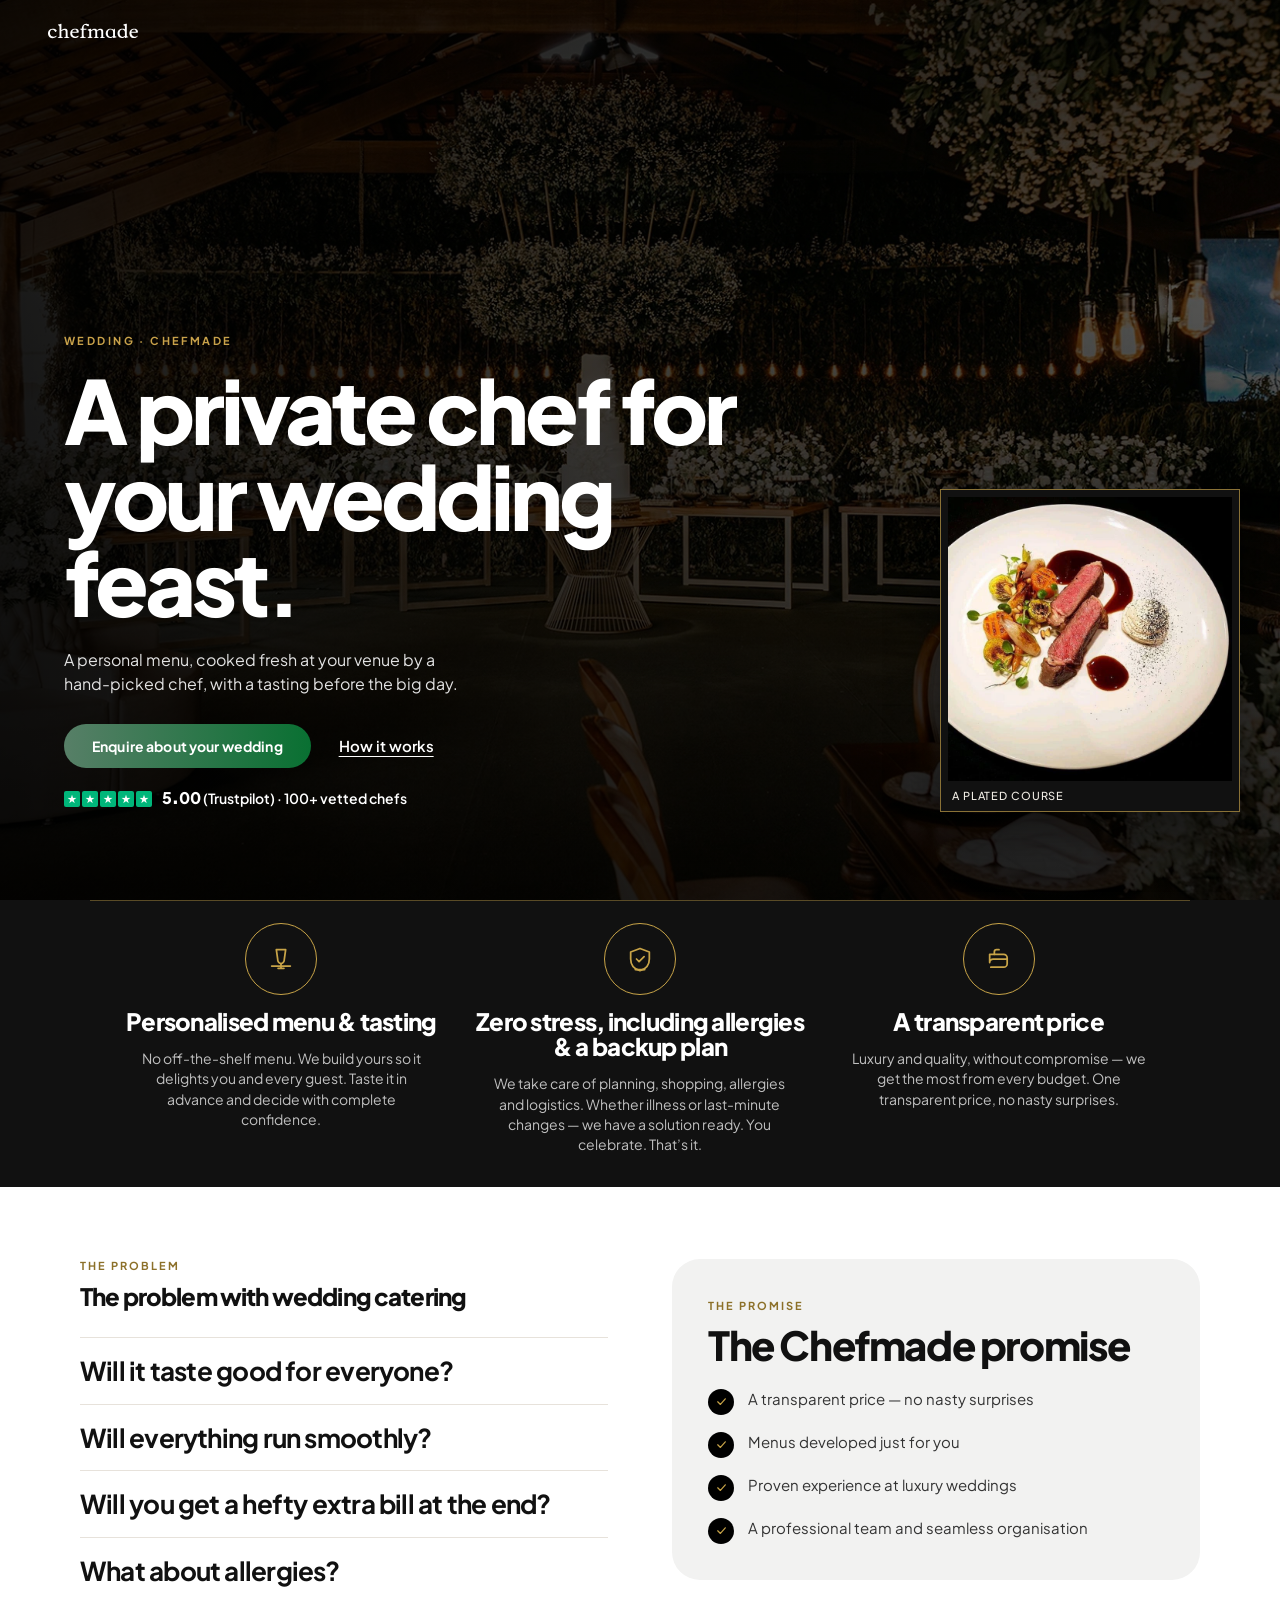
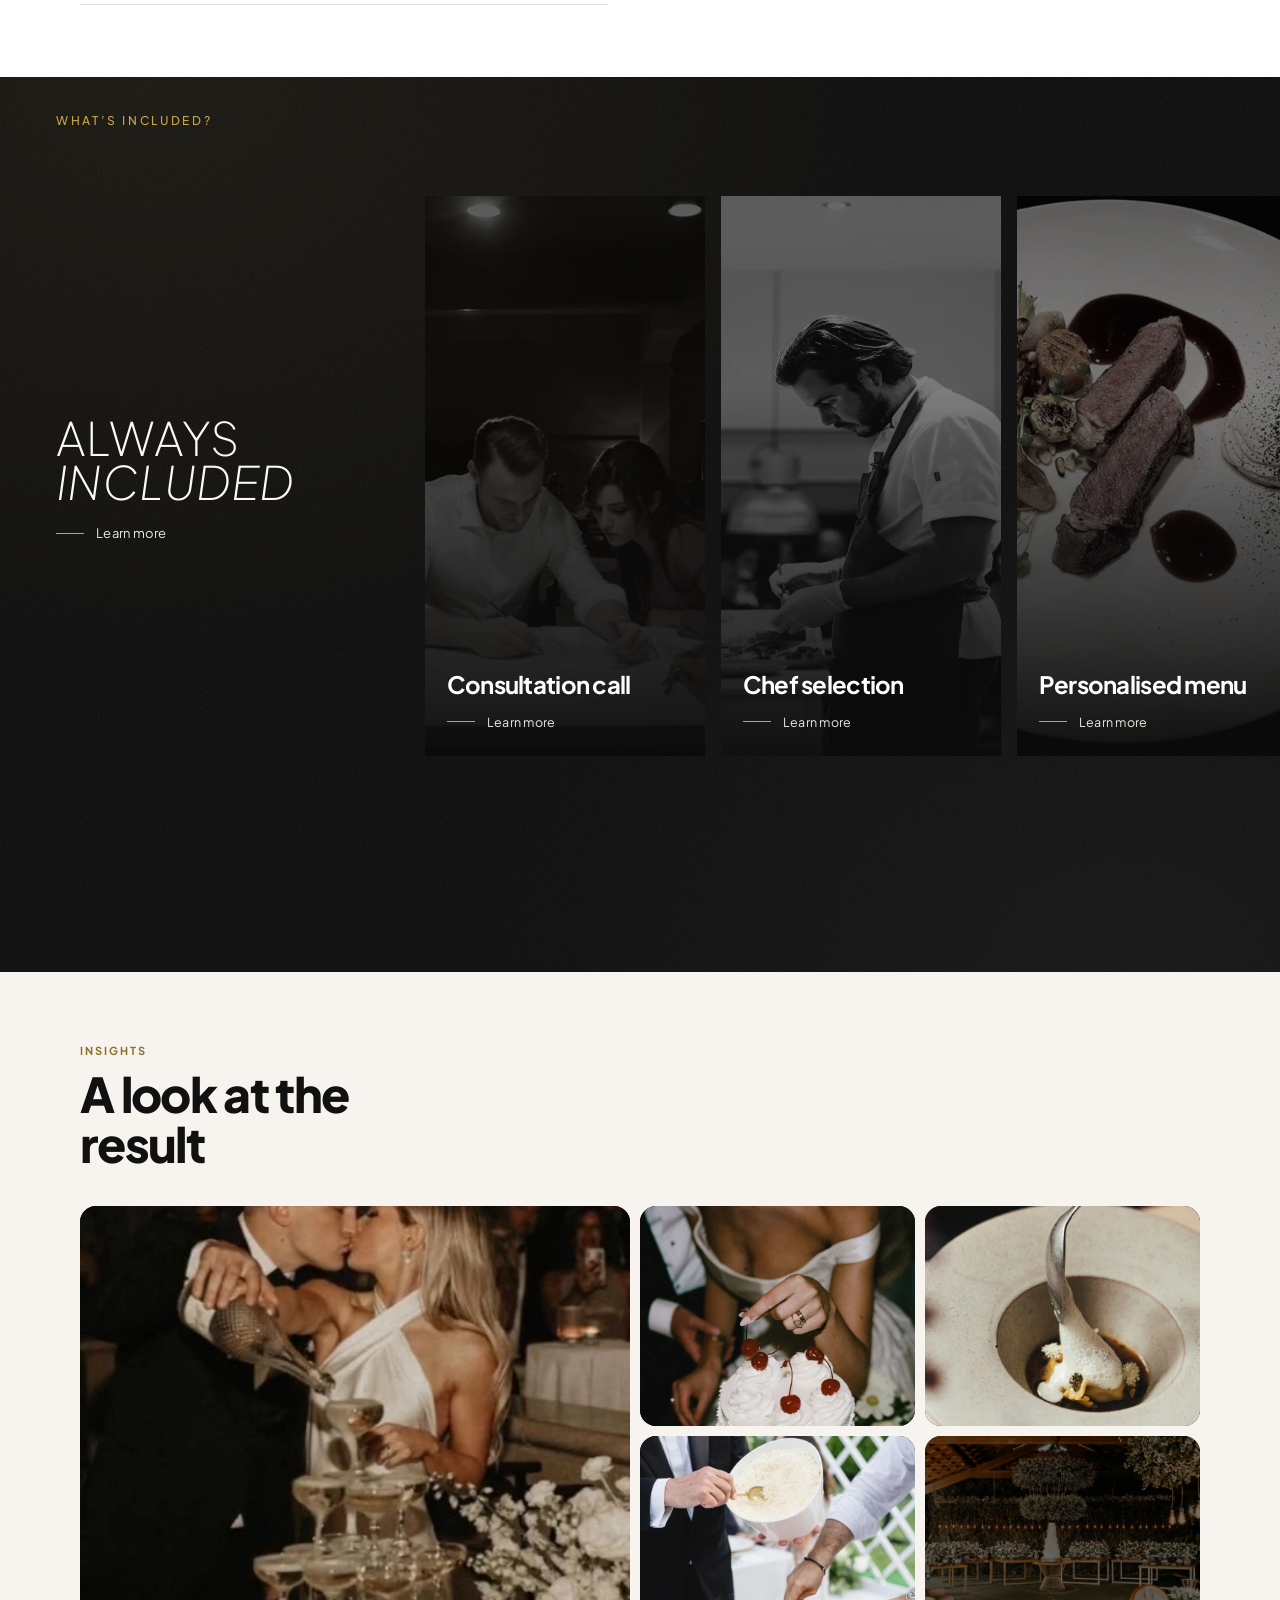
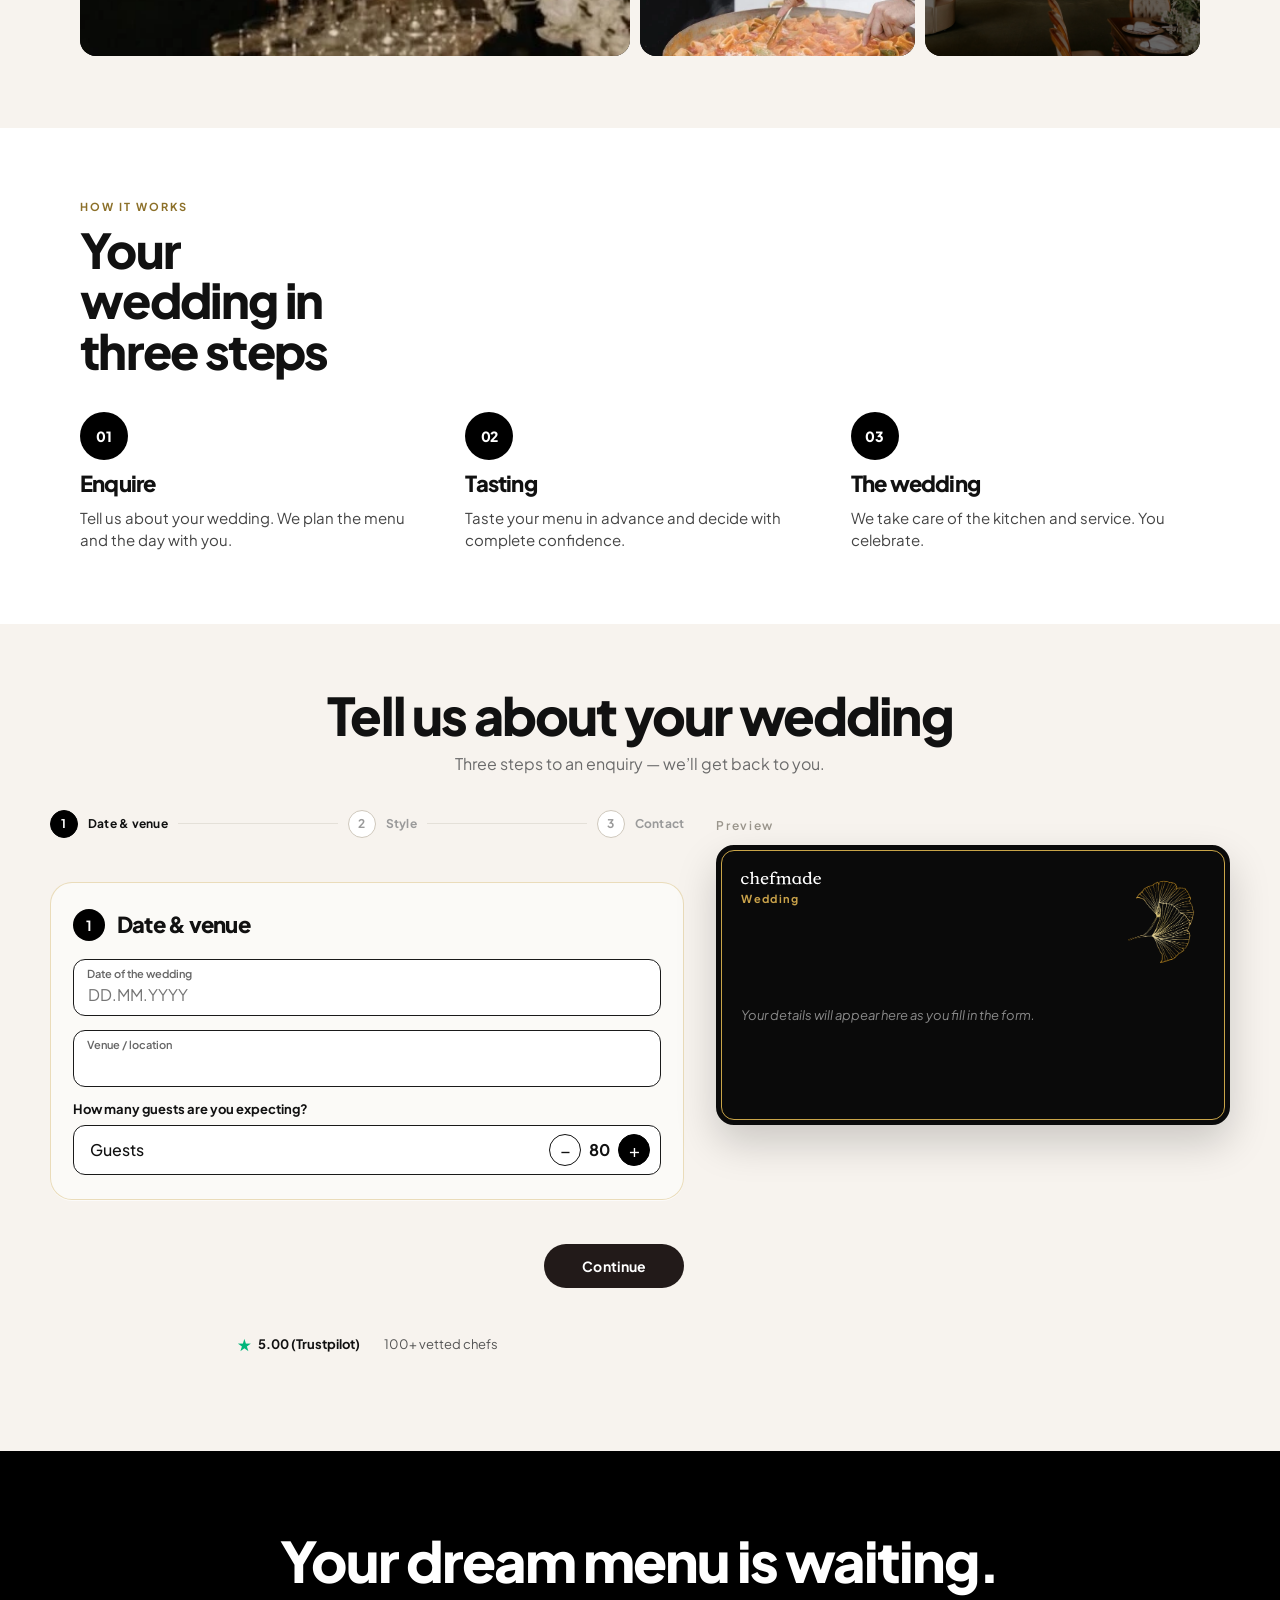
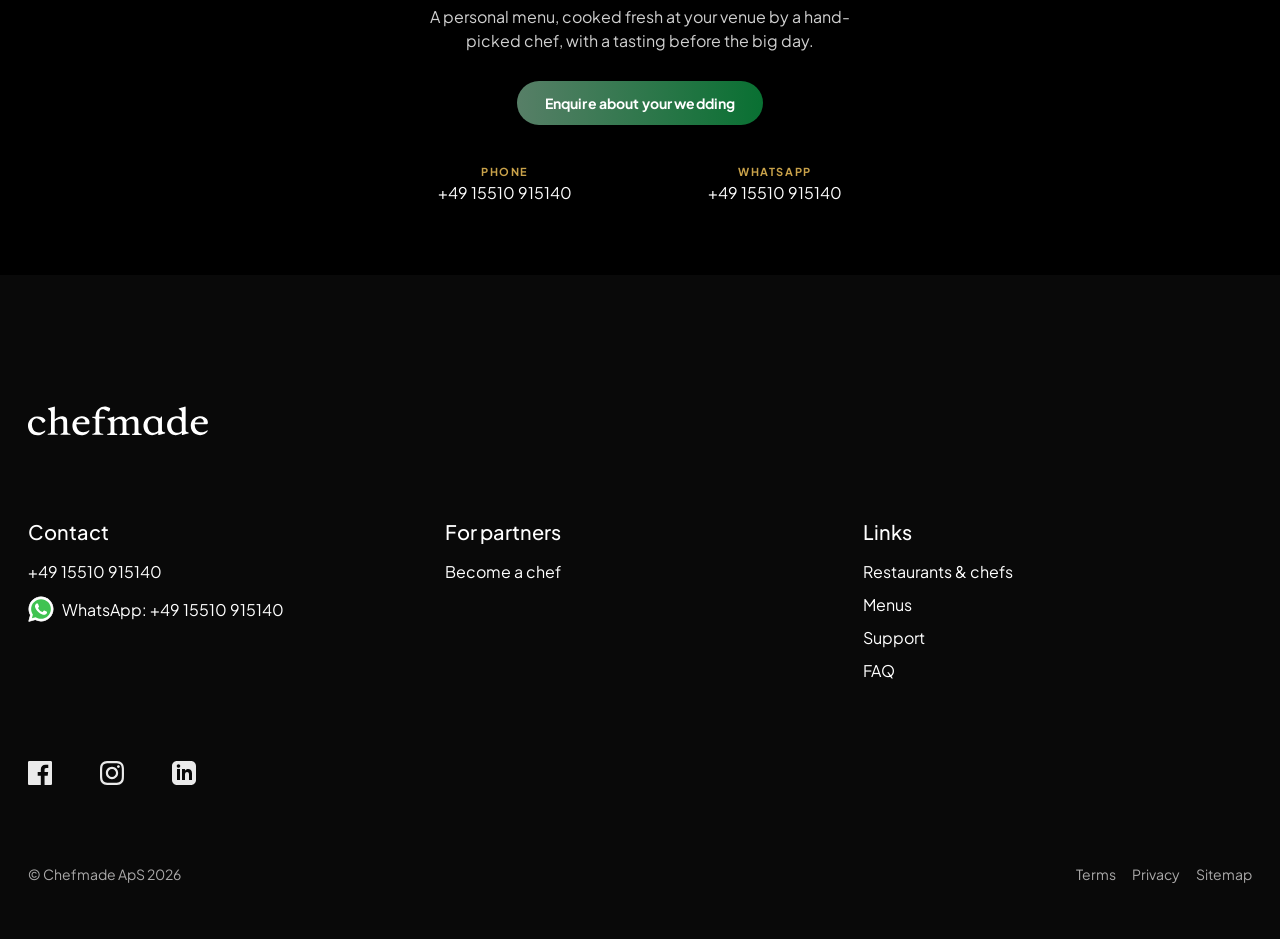
==== commit ef4b0180: "Switch staging to the launch-ready Hochzeit build. Noindex and robots.txt stay in place until go-liv" ====
--- a/index.html
+++ b/index.html
@@ -4,11 +4,13 @@
 <!--
   Planned live URL: https://hochzeit.chefmade.de/
   TODO (engineering / CTO): 301-redirect https://chefmade.de/wedding → https://hochzeit.chefmade.de/
-  This folder is a static mockup. Do not deploy it without a review.
-
-  English is the default language of this mockup. The previous German copy
-  is kept in js/app.js (I18N.de) and in the comment below so a DE version
-  can be restored later. DE and DA in the language toggle are placeholders.
+  Launch-ready static copy. Do not deploy from this folder without a review.
+
+  Placeholder blocks are hidden behind window.FEATURES (see the inline
+  head script and js/app.js). Flip a flag to true to reveal a block once
+  real copy exists. English is the default language. Previous German copy
+  is kept in js/app.js (I18N.de) and in the comment below. DE and DA in
+  the language toggle are placeholders (hidden via FEATURES.langtoggle).
 
   DE (previous):
   Title: Die Hochzeit, von der alle reden werden.
@@ -44,6 +46,18 @@
   <link rel="stylesheet" href="css/style.css">
   <link rel="stylesheet" href="css/inklusive-c.css">
   <script>
+    // Source of truth for optional blocks. js/app.js reads the same object.
+    // Set a flag to true to reveal the matching [data-feature] block(s)
+    // once real copy is ready. Defaults are off so placeholders never show.
+    window.FEATURES = {
+      reviews: false,
+      pricing: false,
+      casestudy: false,
+      faq: false,
+      addons: false,
+      email: false,
+      langtoggle: false
+    };
     (function () {
       try {
         var q = new URLSearchParams(location.search);
@@ -55,6 +69,10 @@
       } catch (e) {}
     })();
   </script>
+  <style>
+    /* Beat utility display rules so flagged blocks never flash. */
+    [data-feature][hidden] { display: none !important; }
+  </style>
 
 </head>
 <body class="variant-c">
@@ -63,9 +81,8 @@
       <a class="logo" href="https://chefmade.de" target="_blank" rel="noopener noreferrer" aria-label="Chefmade">
         <img src="assets/img/logo_white.svg" alt="chefmade">
       </a>
-      <span class="mockup-badge">Mockup</span>
-    </div>
-    <nav class="lang-switch" aria-label="Language">
+    </div>
+    <nav class="lang-switch" data-feature="langtoggle" hidden aria-label="Language">
       <!-- TODO: DE and DA are placeholders only. Do not wire a real translation until copy is signed off. Previous German strings live in js/app.js (I18N.de) and in the HTML comment in <head>. -->
       <a href="#" data-lang="en" class="is-active" aria-current="true">EN</a>
       <span class="lang-sep" aria-hidden="true">|</span>
@@ -121,7 +138,7 @@
     </ul>
   </div>
 
-  <section class="reviews-strip" aria-label="Reviews from couples">
+  <section class="reviews-strip" data-feature="reviews" hidden aria-label="Reviews from couples">
     <div class="reviews-strip-inner">
       <div class="reviews-strip-head">
         <p class="reviews-kicker">What couples say</p>
@@ -278,7 +295,6 @@
           </div>
           <div class="ed-card-copy">
             <h3>Consultation call</h3>
-            <p class="ph">[Short description]</p>
             <a class="ed-more" href="#anfrage"><span class="ed-rule" aria-hidden="true"></span>Learn more</a>
           </div>
         </article>
@@ -288,7 +304,6 @@
           </div>
           <div class="ed-card-copy">
             <h3>Chef selection</h3>
-            <p class="ph">[Short description]</p>
             <a class="ed-more" href="#anfrage"><span class="ed-rule" aria-hidden="true"></span>Learn more</a>
           </div>
         </article>
@@ -298,7 +313,6 @@
           </div>
           <div class="ed-card-copy">
             <h3>Personalised menu</h3>
-            <p class="ph">[Short description]</p>
             <a class="ed-more" href="#anfrage"><span class="ed-rule" aria-hidden="true"></span>Learn more</a>
           </div>
         </article>
@@ -308,7 +322,6 @@
           </div>
           <div class="ed-card-copy">
             <h3>Tasting</h3>
-            <p class="ph">[Short description]</p>
             <a class="ed-more" href="#anfrage"><span class="ed-rule" aria-hidden="true"></span>Learn more</a>
           </div>
         </article>
@@ -318,7 +331,6 @@
           </div>
           <div class="ed-card-copy">
             <h3>Finest ingredients</h3>
-            <p class="ph">[Short description]</p>
             <a class="ed-more" href="#anfrage"><span class="ed-rule" aria-hidden="true"></span>Learn more</a>
           </div>
         </article>
@@ -332,14 +344,13 @@
           </div>
           <div class="ed-card-copy">
             <h3>Backup plan</h3>
-            <p class="ph">[Short description]</p>
             <a class="ed-more" href="#anfrage"><span class="ed-rule" aria-hidden="true"></span>Learn more</a>
           </div>
         </article>
       </div>
     </article>
 
-    <article class="ed-row" data-row="2">
+    <article class="ed-row" data-row="2" data-feature="addons" hidden>
       <header class="ed-head" style="--ed-delay: 0ms">
         <p class="ed-label">Optional</p>
         <h2>
@@ -397,7 +408,7 @@
       </div>
     </article>
 
-    <article class="ed-row" data-row="3">
+    <article class="ed-row" data-row="3" data-feature="addons" hidden>
       <header class="ed-head" style="--ed-delay: 0ms">
         <p class="ed-label">Optional</p>
         <h2>
@@ -461,7 +472,7 @@
     </article>
   </section>
 
-<section class="price-band" id="preis">
+<section class="price-band" id="preis" data-feature="pricing" hidden>
     <div class="kicker">Price &amp; party size</div>
     <div class="price-line"><span>from €<span class="ph">[X]</span> per person</span><span class="dot">·</span><span><span class="ph">[20–150]</span> guests</span></div>
     <p class="note">A transparent price — no nasty surprises.</p>
@@ -474,7 +485,7 @@
         <h2>A look at the result</h2>
       </div>
 
-      <article class="case">
+      <article class="case" data-feature="casestudy" hidden>
         <div class="case-img">
           <img src="assets/img/beyond-plate.webp" alt="A long wedding table set under flowers">
         </div>
@@ -504,7 +515,7 @@
         <div class="tile"><img src="assets/img/wedding-plan.webp" alt="A decorated wedding venue"></div>
       </div>
 
-      <aside class="review">
+      <aside class="review" data-feature="casestudy" hidden>
         <div class="mark" aria-hidden="true">„</div>
         <div>
           <div class="stars" aria-hidden="true"><span>★</span><span>★</span><span>★</span><span>★</span><span>★</span></div>
@@ -541,7 +552,7 @@
     </div>
   </section>
 
-  <section class="section faq" id="faq">
+  <section class="section faq" id="faq" data-feature="faq" hidden>
     <div class="section-inner">
       <h2>Frequently asked questions</h2>
       <div class="faq-list">
@@ -638,7 +649,7 @@
             <label for="wishes">Menu wishes or allergies (optional)</label>
             <textarea class="input" id="wishes" name="wishes" maxlength="500" placeholder=""></textarea>
           </div>
-          <div class="field" id="extras-field">
+          <div class="field" id="extras-field" data-feature="addons" hidden>
             <span class="sub-label">Optional extras (examples)</span>
             <div id="extras-list" class="chip-row extras-chips">
               <button type="button" class="chip extras-chip" data-extra="[Wine pairing]">[Wine pairing]</button>
@@ -764,7 +775,7 @@
         <span class="lab">WhatsApp</span>
         +49 15510 915140
       </a>
-      <div>
+      <div data-feature="email" hidden>
         <span class="lab">Email</span>
         <span class="ph">[email]</span>
       </div>
@@ -772,8 +783,8 @@
   </section>
 
   <dialog id="handoff-dialog">
-    <h3>Enquiry ready (mockup)</h3>
-    <p>On the live site, this enquiry would be handed off to <code>https://chefmade.de/dinings/create</code>. This mockup does not submit anything.</p>
+    <h3>Enquiry ready</h3>
+    <p>On the live site, this enquiry would be handed off to <code>https://chefmade.de/dinings/create</code>. This page does not submit the enquiry yet.</p>
     <div class="summary" id="handoff-summary"></div>
     <p class="fine" id="handoff-url" style="word-break:break-all"></p>
     <button type="button" class="btn btn-dark" id="handoff-close">Close</button>
@@ -789,7 +800,7 @@
           <h4>Contact</h4>
           <ul>
             <li><a href="tel:+4915510915140">+49 15510 915140</a></li>
-            <li><span class="ph">[email]</span></li>
+            <li data-feature="email" hidden><span class="ph">[email]</span></li>
             <li>
               <a class="footer-wa" href="https://wa.me/4915510915140" target="_blank" rel="noopener noreferrer">
                 <img src="assets/icons/whatsapp.svg" width="30" height="30" alt="">
@@ -826,7 +837,7 @@
         </a>
       </div>
       <div class="footer-legal">
-        <p>&copy; Chefmade ApS <span data-year>2026</span> · MOCKUP · not a live page</p>
+        <p>&copy; Chefmade ApS <span data-year>2026</span></p>
         <div class="footer-legal-links">
           <a href="https://chefmade.de/terms">Terms</a>
           <a href="https://chefmade.de/privacy">Privacy</a>
@@ -840,6 +851,18 @@
       el.textContent = String(new Date().getFullYear());
     });
   </script>
+  <script>
+    (function applyFeatures() {
+      var F = window.FEATURES || {};
+      document.querySelectorAll("[data-feature]").forEach(function (el) {
+        var key = (el.getAttribute("data-feature") || "").trim();
+        el.hidden = !F[key];
+      });
+      Object.keys(F).forEach(function (k) {
+        document.documentElement.classList.toggle("feat-" + k, !!F[k]);
+      });
+    })();
+  </script>
   <script src="js/app.js"></script>
 
 
--- a/css/style.css
+++ b/css/style.css
@@ -2174,3 +2174,25 @@
     margin: 4px 20px 28px;
   }
 }
+
+
+/* ===== Launch-ready feature flags & spacing ===== */
+[data-feature][hidden] { display: none !important; }
+
+/* After placeholder sections are hidden, keep backgrounds alternating:
+   black features → white problem/promise → dark “What’s included”
+   → cream photo insights → white how-it-works → cream form → black CTA. */
+#einblicke { background: var(--cream); }
+.section.process { background: var(--white); }
+
+/* Photo grid sits under the Insights heading when the case study is off. */
+#einblicke .case[hidden] + .photo-grid { margin-top: 0; }
+
+/* CTA contact: two columns while the email line is hidden. */
+@media (min-width: 700px) {
+  .cta-final .contact { grid-template-columns: 1fr 1fr; max-width: 520px; }
+  html.feat-email .cta-final .contact {
+    grid-template-columns: repeat(3, 1fr);
+    max-width: 760px;
+  }
+}
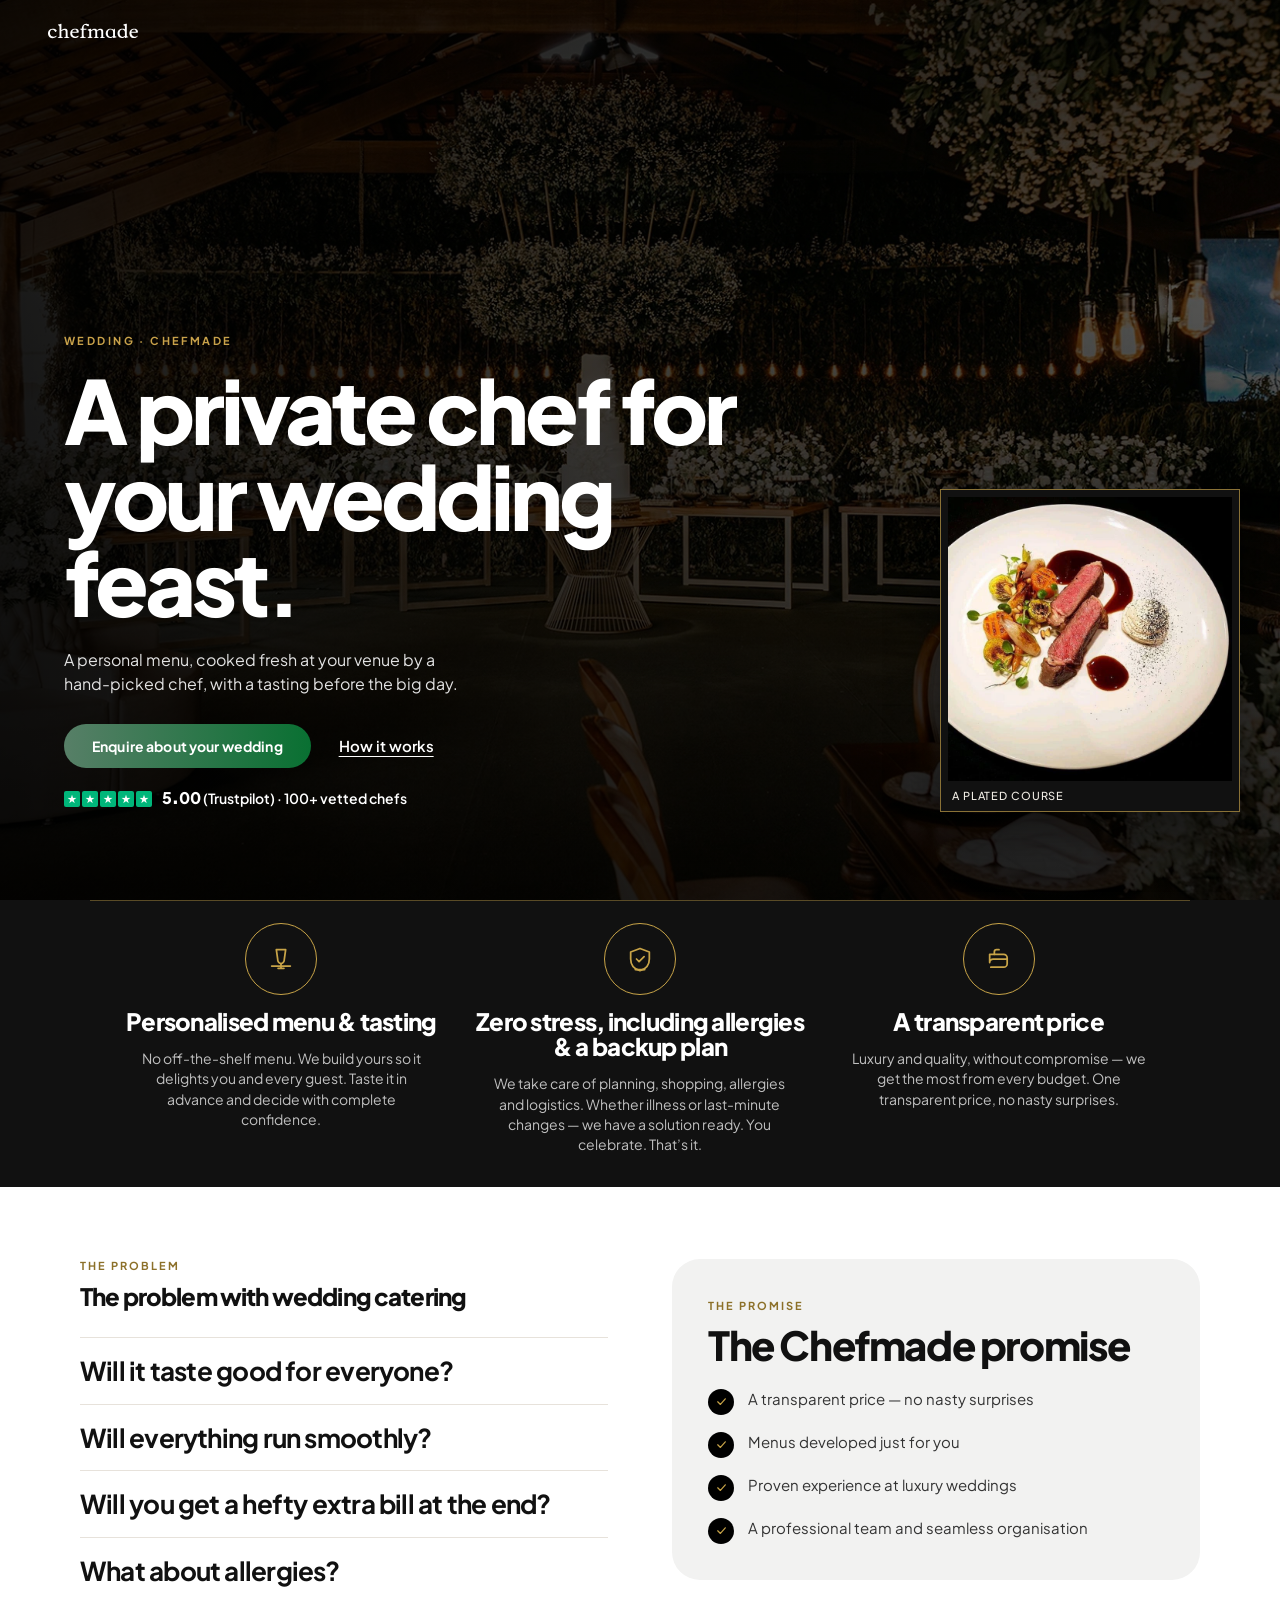
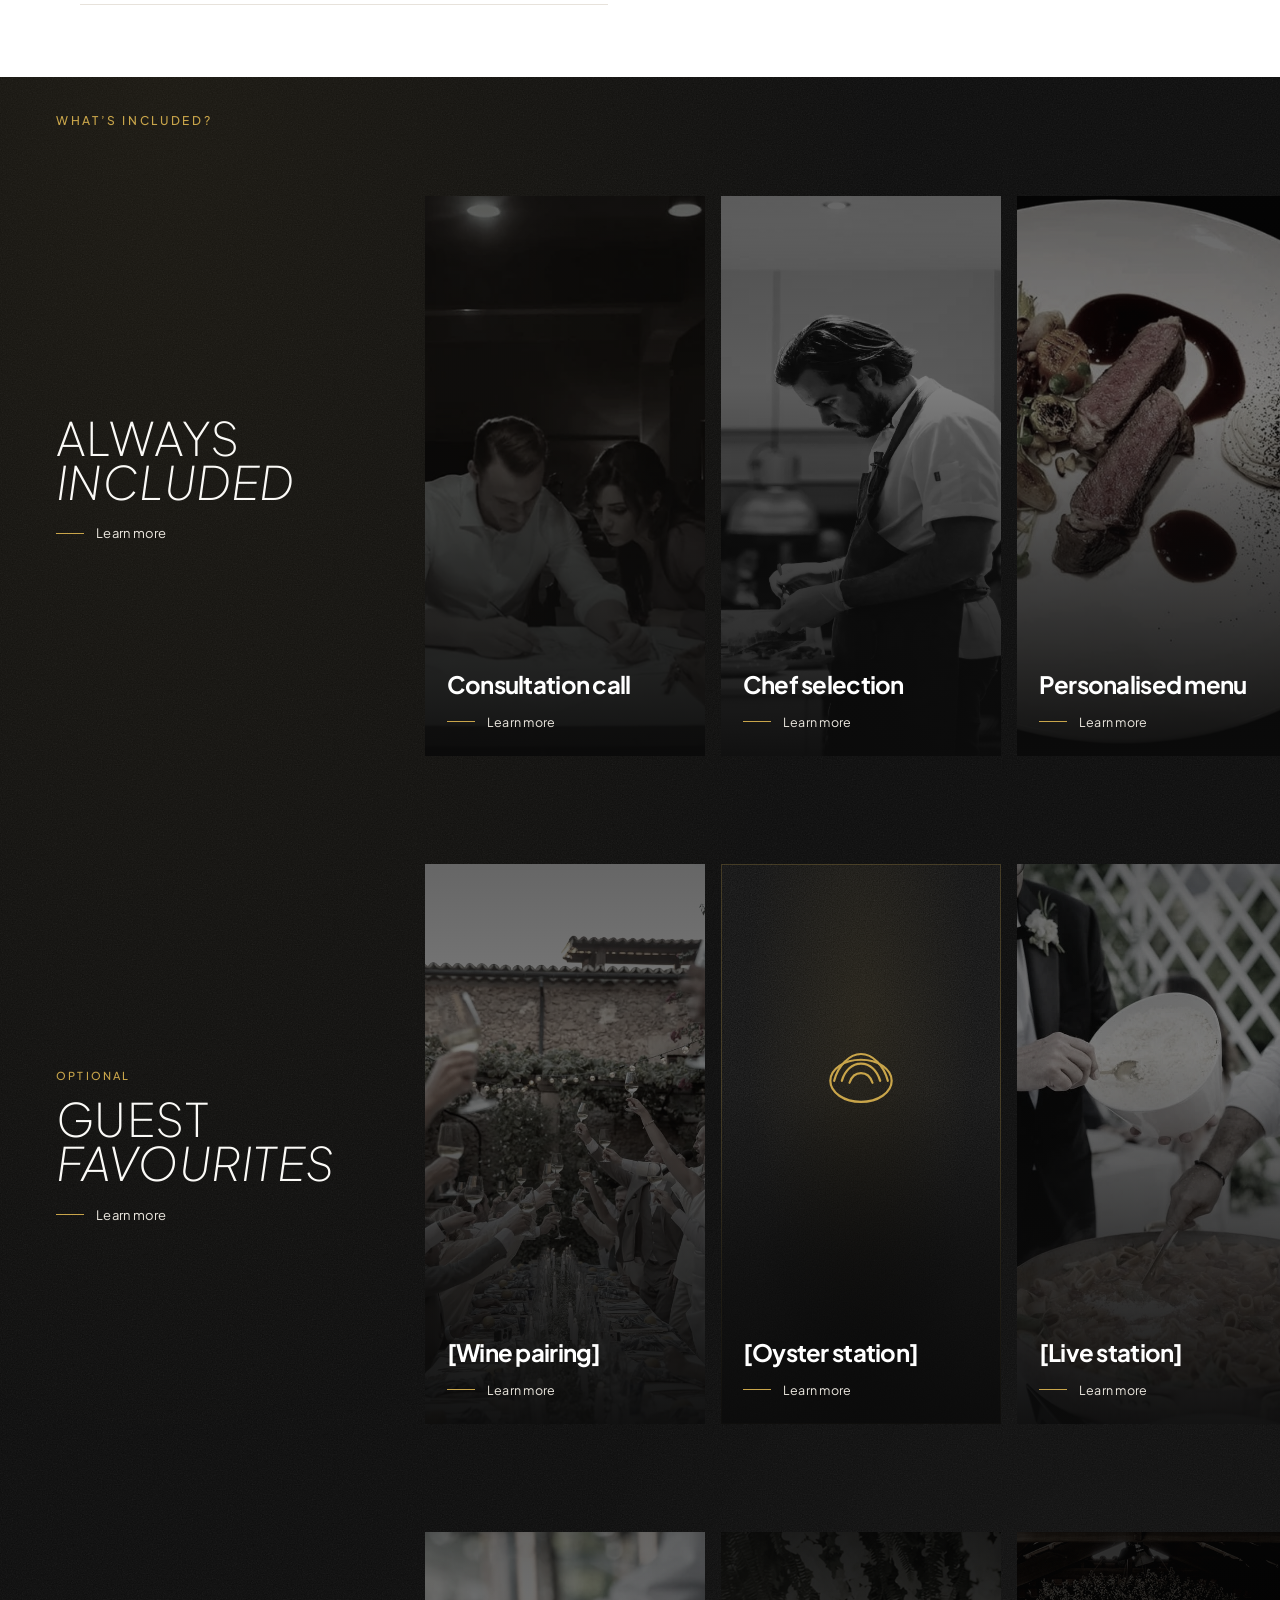
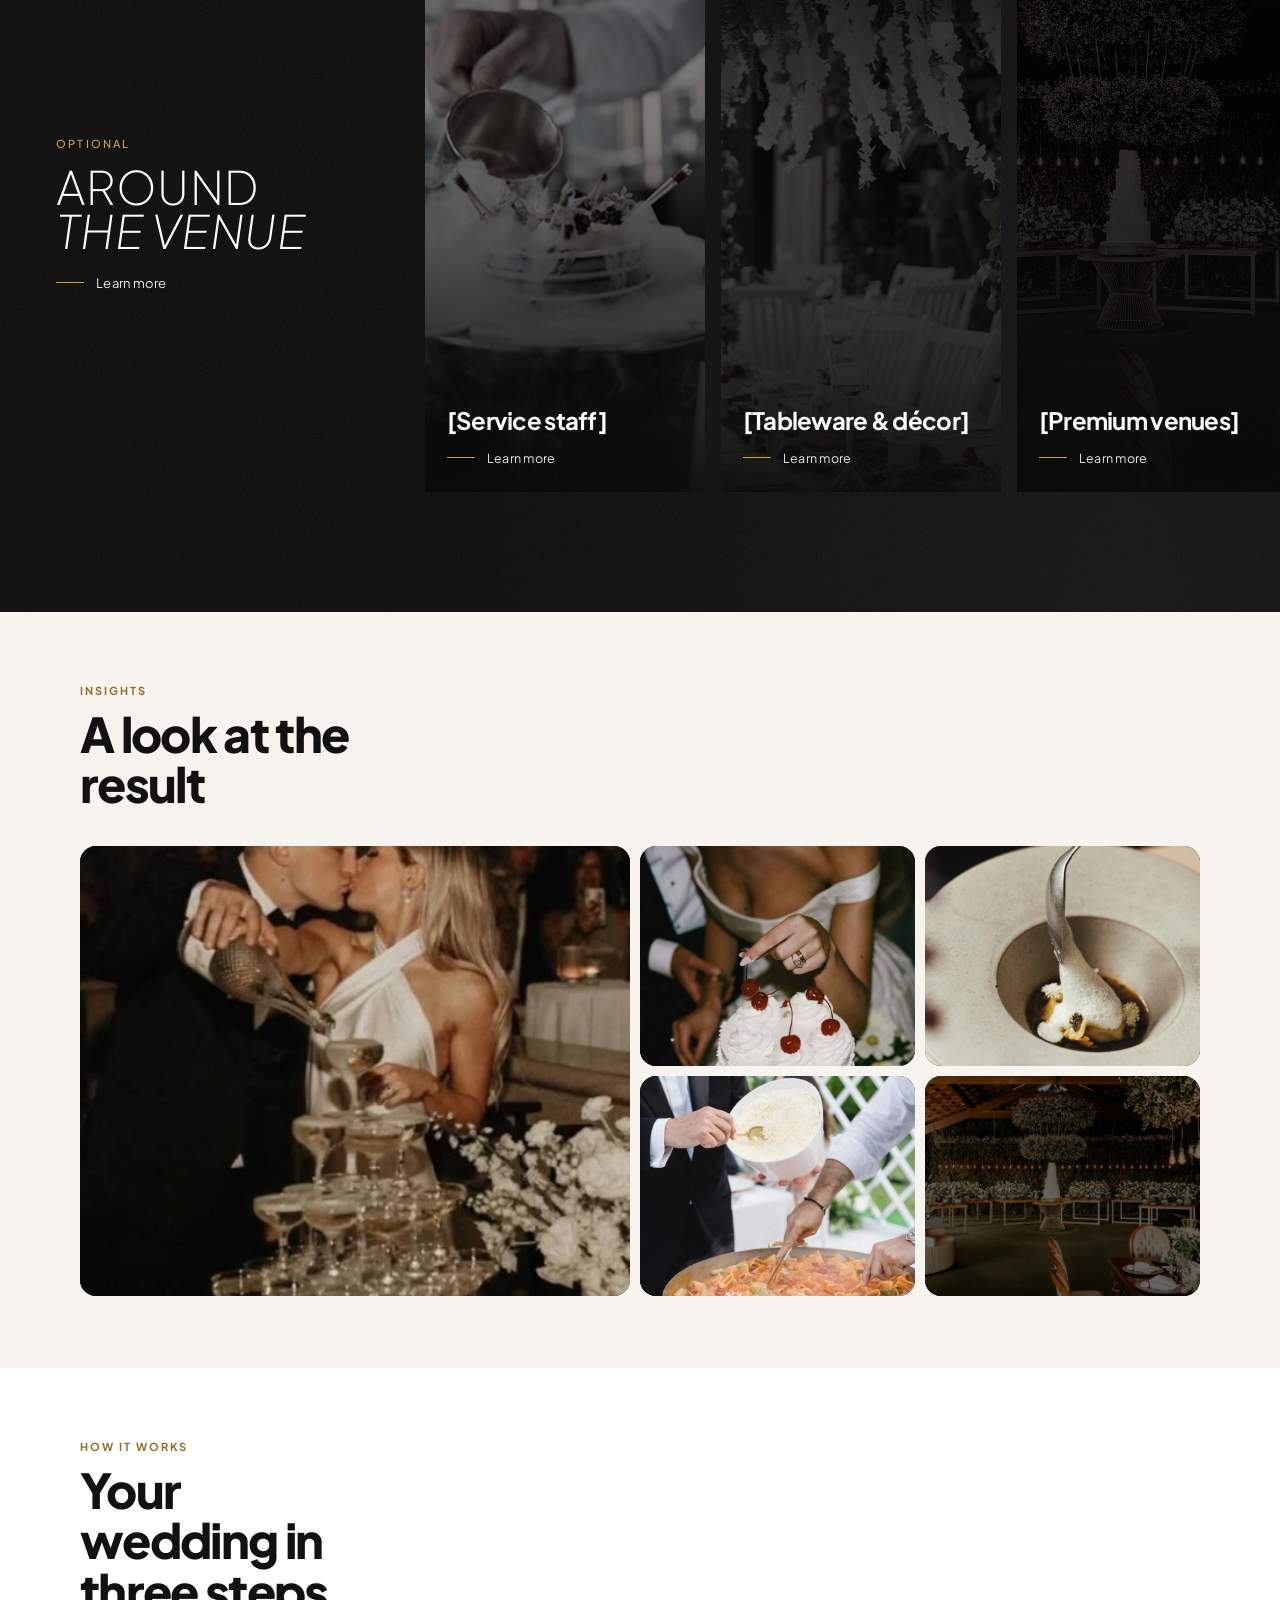
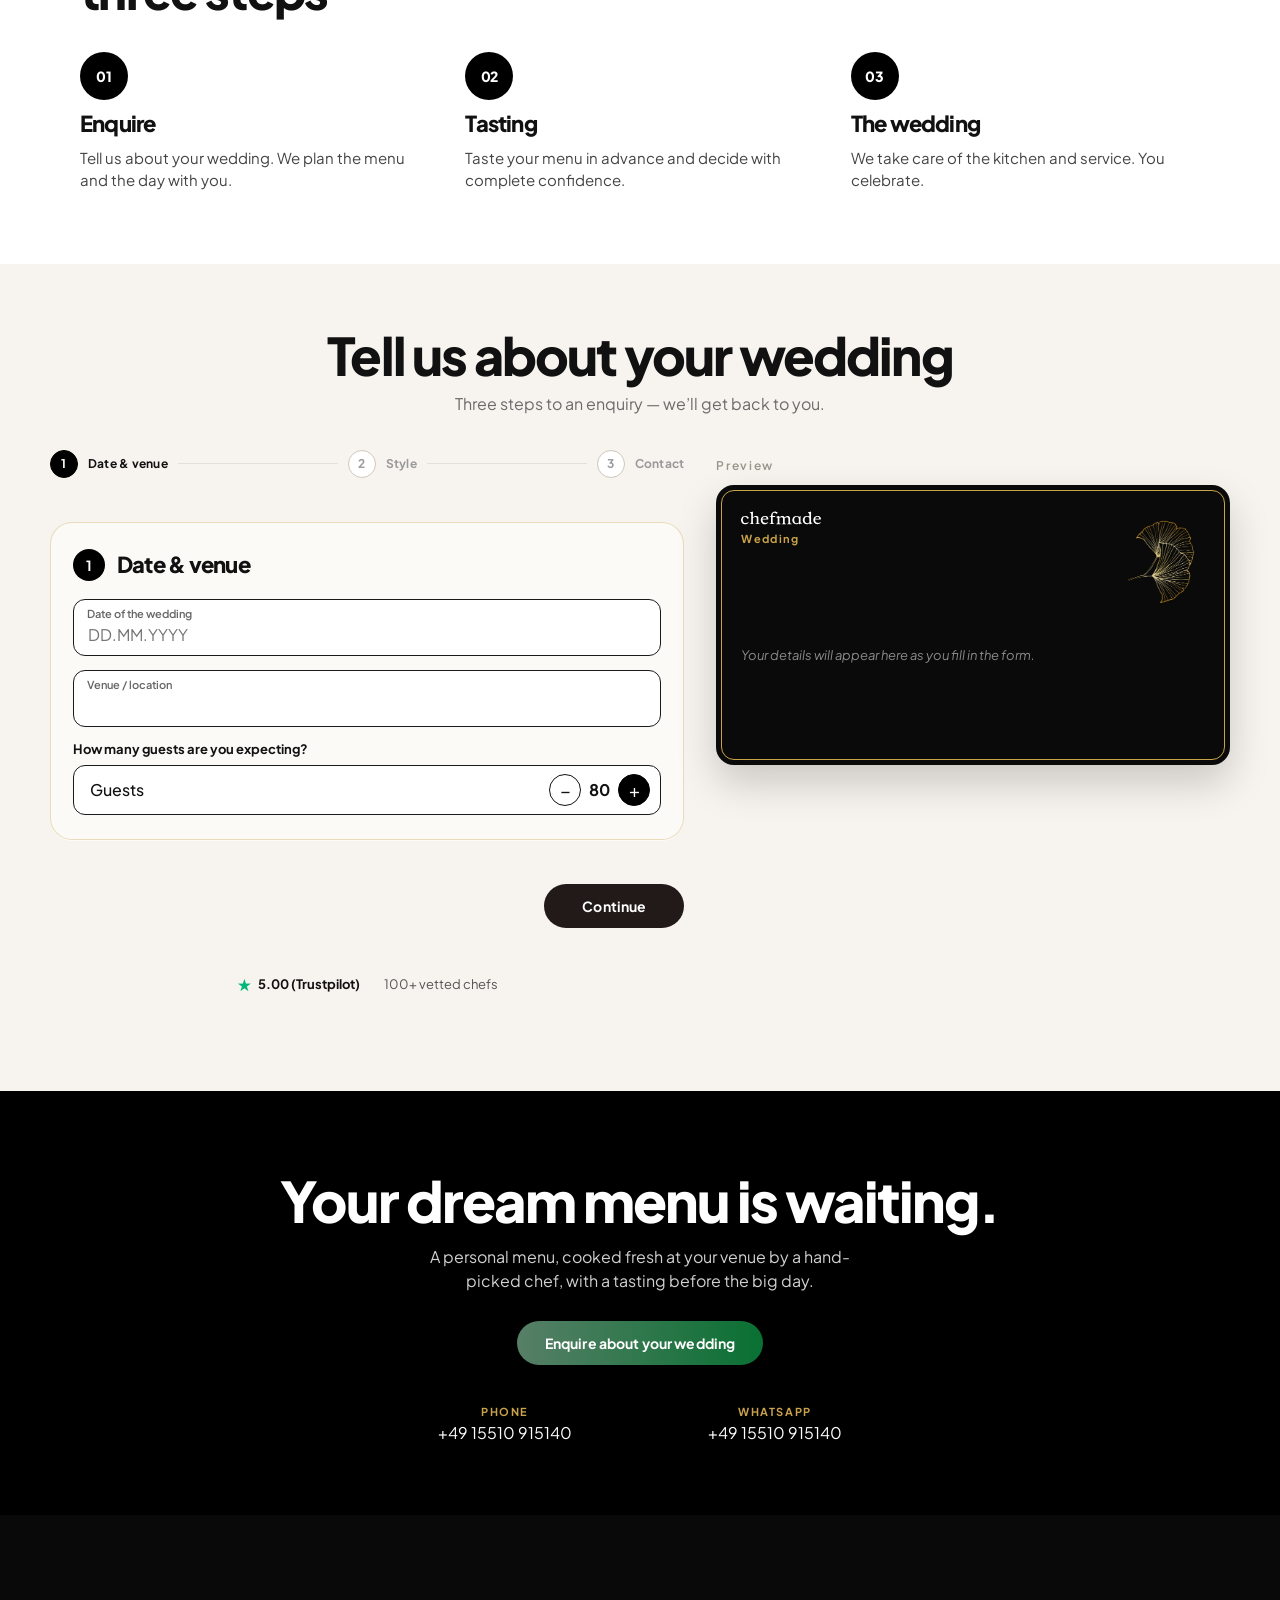
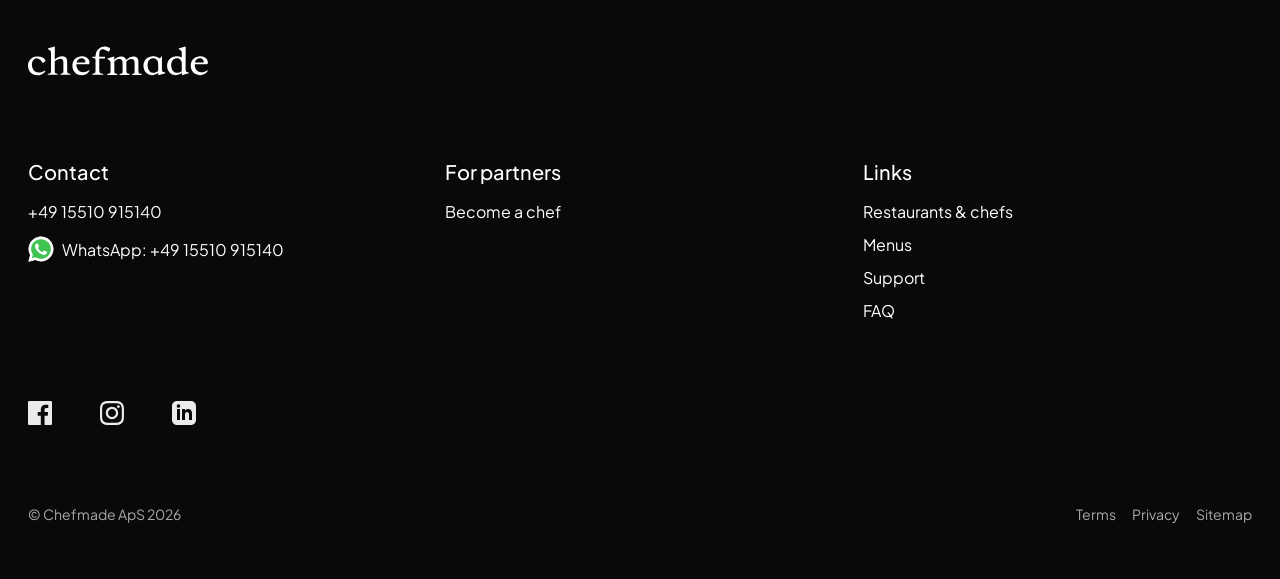
==== commit 4e06fb8c: "Merge Dirk's latest design and wire submit to /dinings/create. Keep his copy, I18N and addonrows fla" ====
--- a/index.html
+++ b/index.html
@@ -48,13 +48,16 @@
   <script>
     // Source of truth for optional blocks. js/app.js reads the same object.
     // Set a flag to true to reveal the matching [data-feature] block(s)
-    // once real copy is ready. Defaults are off so placeholders never show.
+    // once real copy is ready. Most defaults are off so placeholders never show.
+    // FEATURES.addonrows is on for staging only; replace the bracketed titles
+    // or set the flag back to false before a public launch.
     window.FEATURES = {
       reviews: false,
       pricing: false,
       casestudy: false,
       faq: false,
       addons: false,
+      addonrows: true,
       email: false,
       langtoggle: false
     };
@@ -350,7 +353,7 @@
       </div>
     </article>
 
-    <article class="ed-row" data-row="2" data-feature="addons" hidden>
+    <article class="ed-row" data-row="2" data-feature="addonrows" hidden>
       <header class="ed-head" style="--ed-delay: 0ms">
         <p class="ed-label">Optional</p>
         <h2>
@@ -366,7 +369,6 @@
           </div>
           <div class="ed-card-copy">
             <h3 class="ph">[Wine pairing]</h3>
-            <p class="ph">[Short description]</p>
             <a class="ed-more" href="#anfrage"><span class="ed-rule" aria-hidden="true"></span>Learn more</a>
           </div>
         </article>
@@ -381,7 +383,6 @@
           </div>
           <div class="ed-card-copy">
             <h3 class="ph">[Oyster station]</h3>
-            <p class="ph">[Short description]</p>
             <a class="ed-more" href="#anfrage"><span class="ed-rule" aria-hidden="true"></span>Learn more</a>
           </div>
         </article>
@@ -391,7 +392,6 @@
           </div>
           <div class="ed-card-copy">
             <h3 class="ph">[Live station]</h3>
-            <p class="ph">[Short description]</p>
             <a class="ed-more" href="#anfrage"><span class="ed-rule" aria-hidden="true"></span>Learn more</a>
           </div>
         </article>
@@ -401,14 +401,13 @@
           </div>
           <div class="ed-card-copy">
             <h3 class="ph">[Dessert table]</h3>
-            <p class="ph">[Short description]</p>
             <a class="ed-more" href="#anfrage"><span class="ed-rule" aria-hidden="true"></span>Learn more</a>
           </div>
         </article>
       </div>
     </article>
 
-    <article class="ed-row" data-row="3" data-feature="addons" hidden>
+    <article class="ed-row" data-row="3" data-feature="addonrows" hidden>
       <header class="ed-head" style="--ed-delay: 0ms">
         <p class="ed-label">Optional</p>
         <h2>
@@ -424,7 +423,6 @@
           </div>
           <div class="ed-card-copy">
             <h3 class="ph">[Service staff]</h3>
-            <p class="ph">[Short description]</p>
             <a class="ed-more" href="#anfrage"><span class="ed-rule" aria-hidden="true"></span>Learn more</a>
           </div>
         </article>
@@ -434,7 +432,6 @@
           </div>
           <div class="ed-card-copy">
             <h3 class="ph">[Tableware &amp; décor]</h3>
-            <p class="ph">[Short description]</p>
             <a class="ed-more" href="#anfrage"><span class="ed-rule" aria-hidden="true"></span>Learn more</a>
           </div>
         </article>
@@ -444,7 +441,6 @@
           </div>
           <div class="ed-card-copy">
             <h3 class="ph">[Premium venues]</h3>
-            <p class="ph">[Short description]</p>
             <a class="ed-more" href="#anfrage"><span class="ed-rule" aria-hidden="true"></span>Learn more</a>
           </div>
         </article>
@@ -454,7 +450,6 @@
           </div>
           <div class="ed-card-copy">
             <h3 class="ph">[Event styling]</h3>
-            <p class="ph">[Short description]</p>
             <a class="ed-more" href="#anfrage"><span class="ed-rule" aria-hidden="true"></span>Learn more</a>
           </div>
         </article>
@@ -464,7 +459,6 @@
           </div>
           <div class="ed-card-copy">
             <h3 class="ph">[Event photography]</h3>
-            <p class="ph">[Short description]</p>
             <a class="ed-more" href="#anfrage"><span class="ed-rule" aria-hidden="true"></span>Learn more</a>
           </div>
         </article>
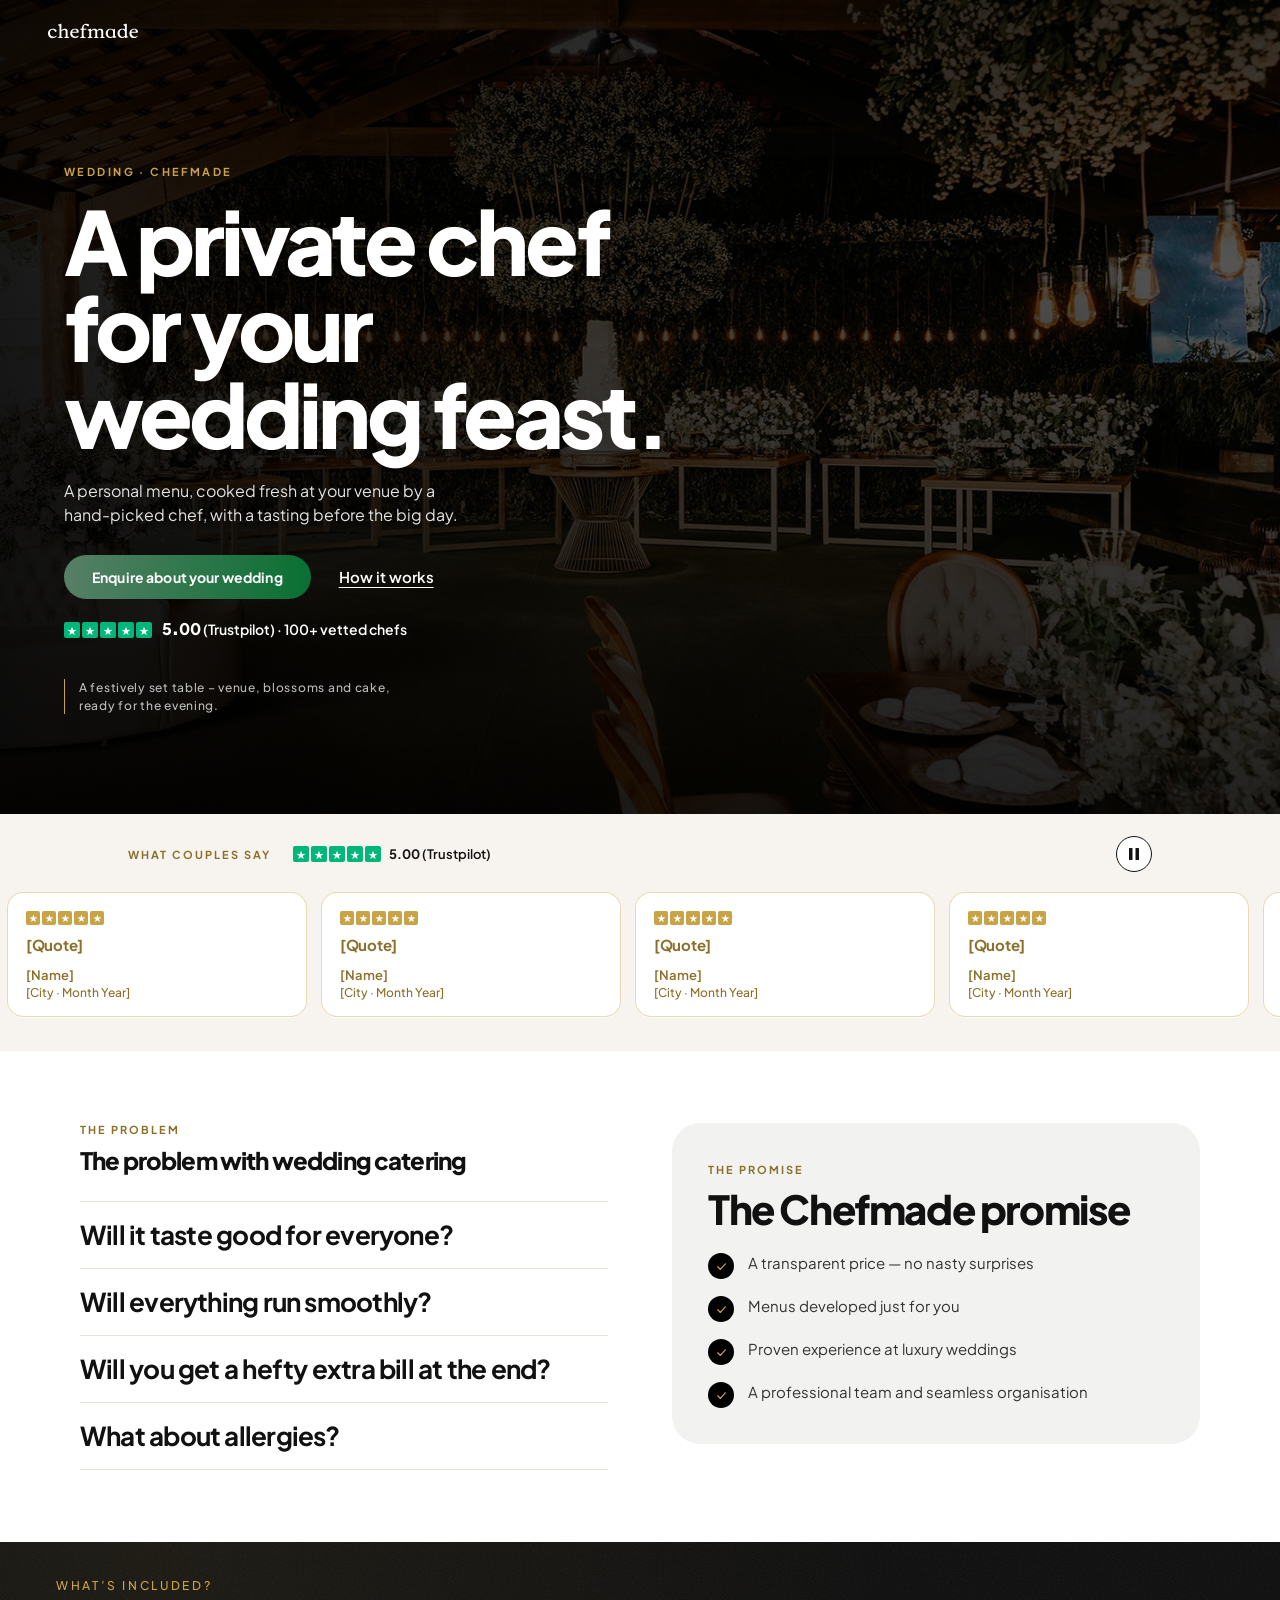
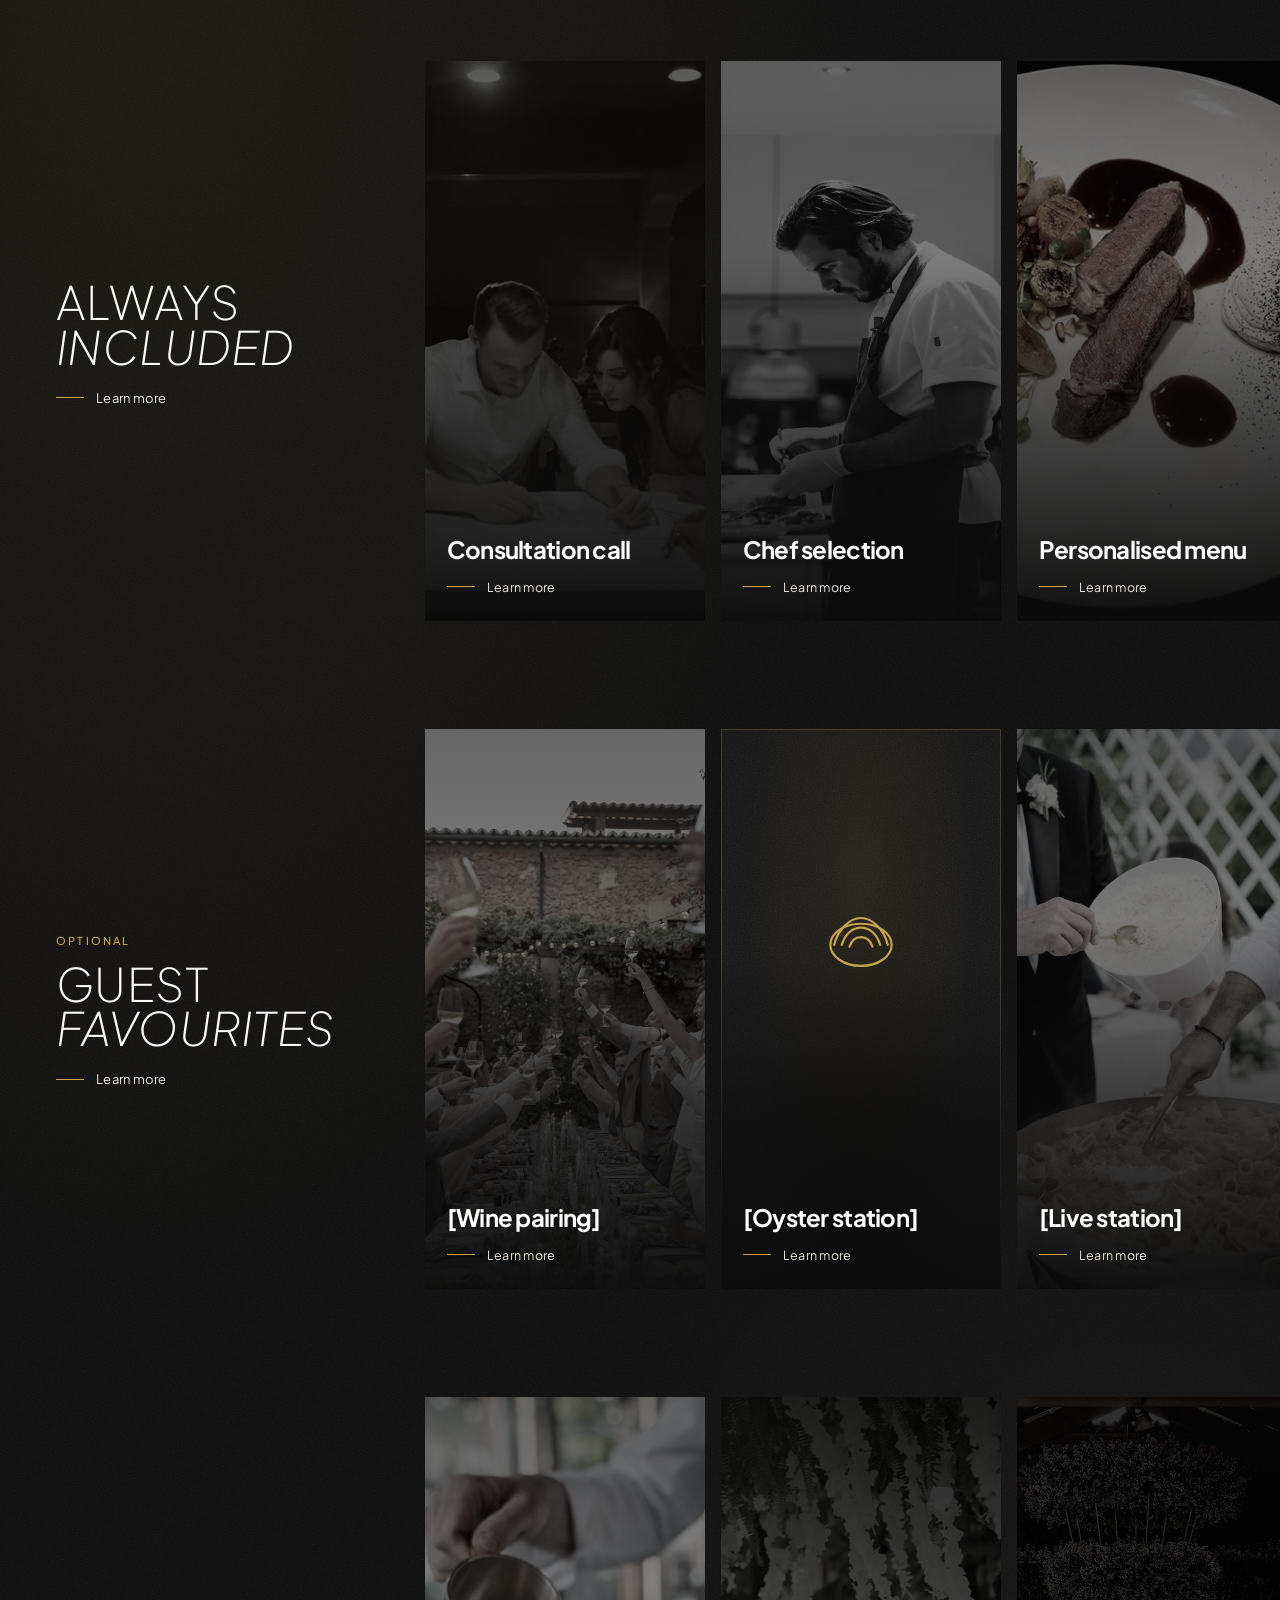
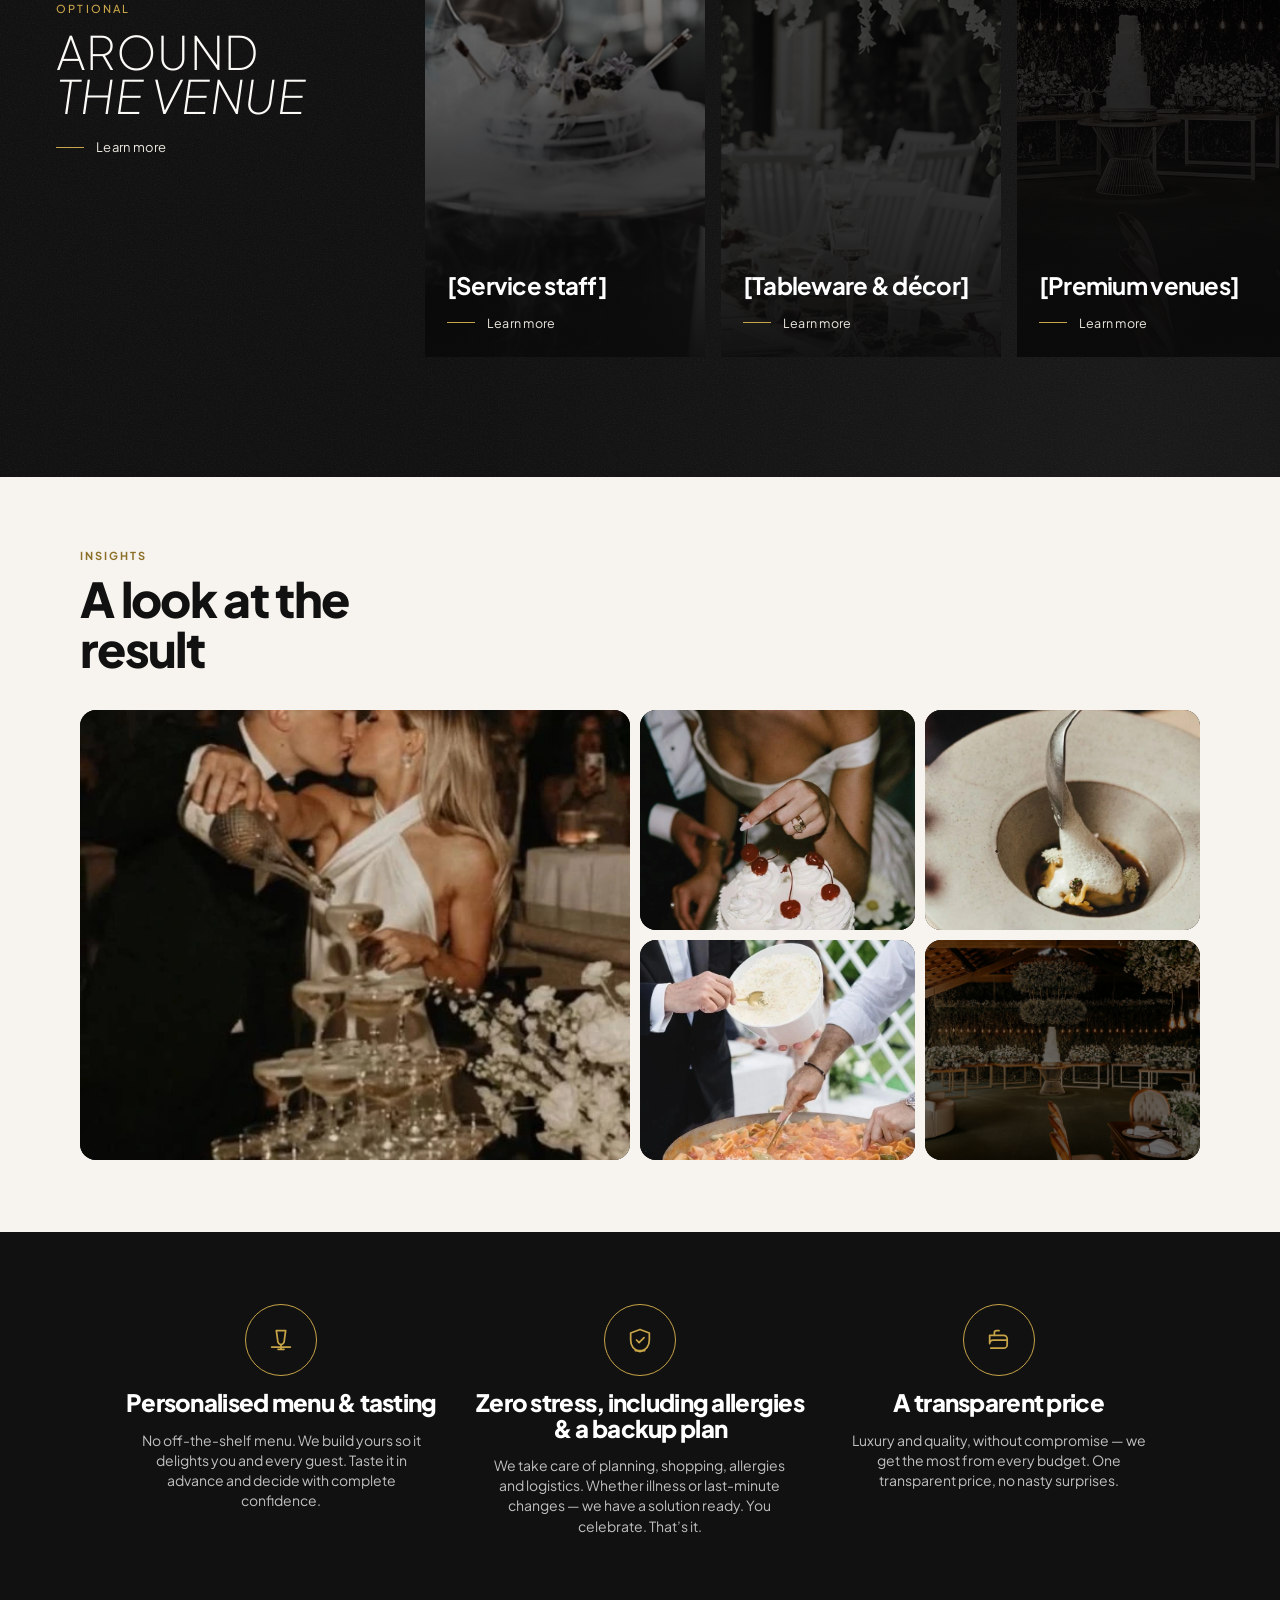
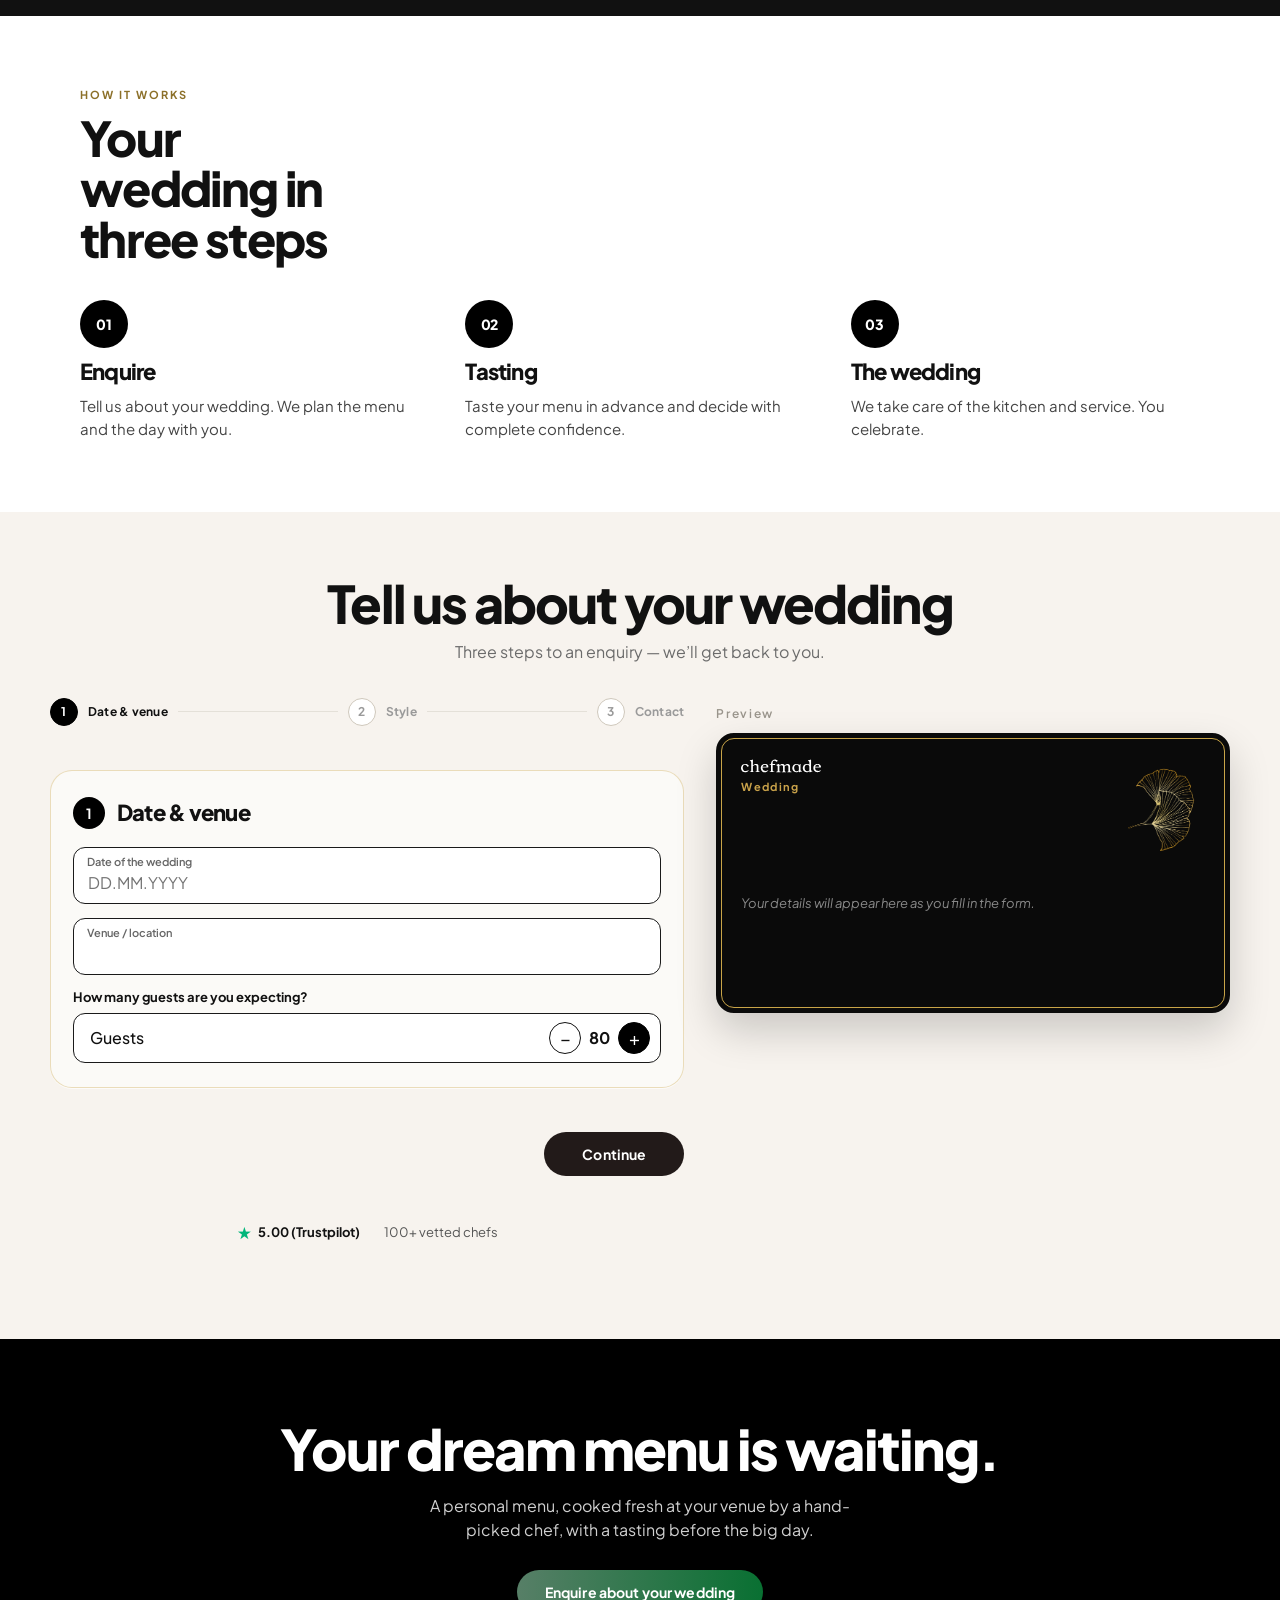
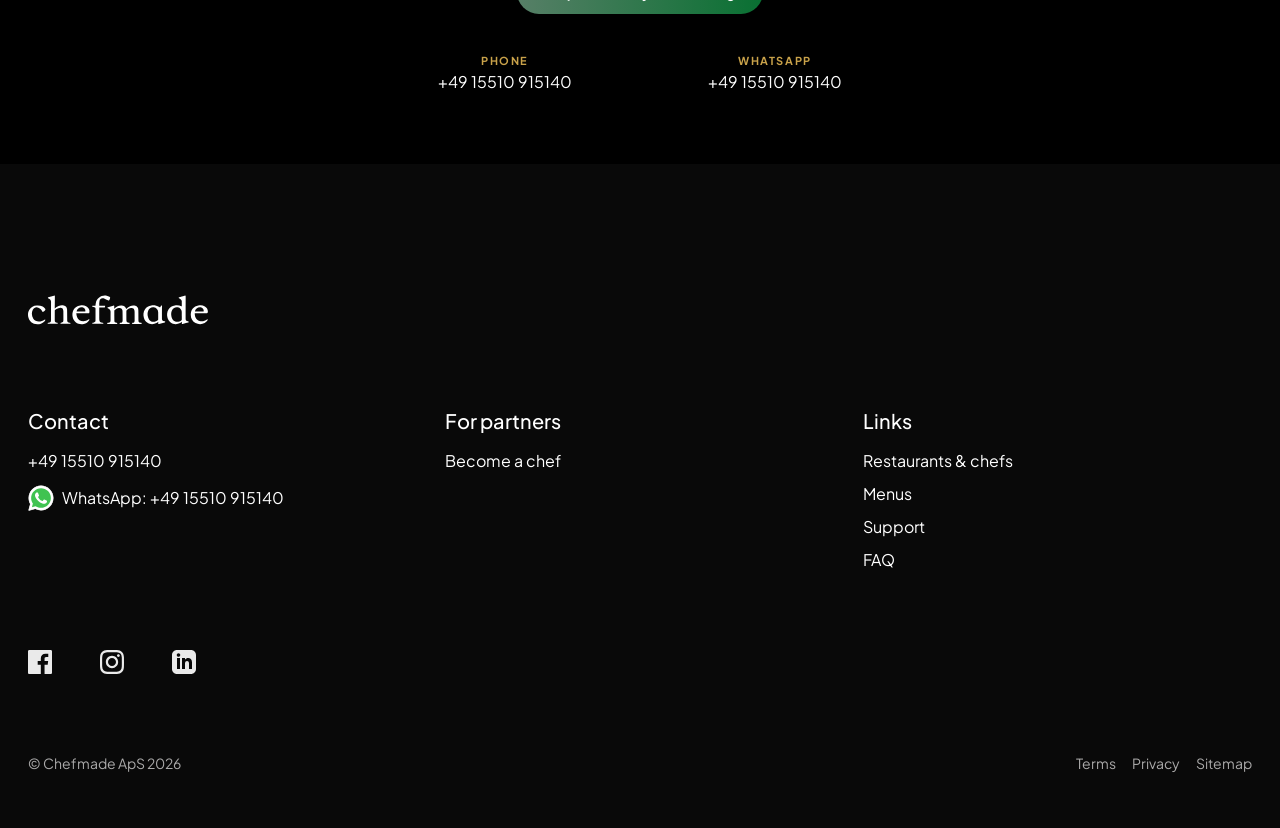
==== commit ee1aa87f: "Apply Dirk's reviews-under-hero layout, without screenshots. Hero returns to the hero-c treatment, r" ====
--- a/index.html
+++ b/index.html
@@ -42,7 +42,7 @@
   <link rel="apple-touch-icon" href="assets/img/apple-touch-icon.png">
   <link rel="preconnect" href="https://fonts.googleapis.com">
   <link rel="preconnect" href="https://fonts.gstatic.com" crossorigin>
-  <link href="https://fonts.googleapis.com/css2?family=Plus+Jakarta+Sans:ital,wght@0,200;0,300;0,400;0,500;0,600;0,700;0,800;1,200;1,300;1,400&display=swap" rel="stylesheet">
+  <link href="https://fonts.googleapis.com/css2?family=Plus+Jakarta+Sans:ital,wght@0,200;0,300;0,400;0,500;0,600;0,700;0,800;1,200;1,300;1,400&family=Cormorant+Garamond:ital,wght@0,500;0,600;1,500;1,600&display=swap" rel="stylesheet">
   <link rel="stylesheet" href="css/style.css">
   <link rel="stylesheet" href="css/inklusive-c.css">
   <script>
@@ -52,29 +52,51 @@
     // FEATURES.addonrows is on for staging only; replace the bracketed titles
     // or set the flag back to false before a public launch.
     window.FEATURES = {
-      reviews: false,
+      reviews: true,
       pricing: false,
       casestudy: false,
       faq: false,
       addons: false,
       addonrows: true,
       email: false,
-      langtoggle: false
+      langtoggle: false,
+      stagingPlaceholders: true
     };
     (function () {
+      try {
+        var live = location.hostname === "hochzeit.chefmade.de";
+        if (live) window.FEATURES.stagingPlaceholders = false;
+        if (live || !window.FEATURES.stagingPlaceholders) {
+          document.documentElement.classList.add("hide-placeholders");
+        }
+      } catch (e) {}
       try {
         var q = new URLSearchParams(location.search);
         var shot = q.get("shot");
         if (shot === "form") document.documentElement.classList.add("shot-form");
         if (shot === "inkl") document.documentElement.classList.add("shot-inkl");
         if (shot === "reviews") document.documentElement.classList.add("shot-reviews");
+        if (shot === "top") document.documentElement.classList.add("shot-top", "shot-reviews");
         if (shot === "full") document.documentElement.classList.add("shot-full");
+        if (shot === "case") {
+          document.documentElement.classList.add("shot-case", "feat-casestudy");
+          window.FEATURES.casestudy = true;
+        }
       } catch (e) {}
     })();
   </script>
   <style>
     /* Beat utility display rules so flagged blocks never flash. */
-    [data-feature][hidden] { display: none !important; }
+    [data-feature][hidden],
+    [data-placeholder][hidden] { display: none !important; }
+    /* Live-hostname / stagingPlaceholders guard: never show bracketed
+       placeholder blocks on hochzeit.chefmade.de, even if flags are left on. */
+    html.hide-placeholders [data-placeholder] { display: none !important; }
+    html.hide-placeholders .reviews-strip:not(:has(.review-card:not([data-placeholder]))) {
+      display: none !important;
+    }
+    html.hide-placeholders.feat-casestudy [data-insights-heading="plain"] { display: block !important; }
+    html.hide-placeholders .case-study-head { display: none !important; }
   </style>
 
 </head>
@@ -95,16 +117,17 @@
     </nav>
   </header>
 
+  <div class="hero-stack">
   <section class="hero-c" id="top">
     <div class="hero-bg">
-      <img src="assets/img/wedding-plan.webp" alt="A decorated wedding venue, set for dinner">
+      <img src="assets/img/wedding-plan.webp" alt="A festively decorated wedding venue with a cake and hanging blossoms">
     </div>
     <div class="hero-copy">
       <div class="magazine-kicker">Wedding · Chefmade</div>
       <!-- Headline alternatives (not shown):
            'Your wedding menu, cooked by a private chef.'
            'The wedding dinner your guests will still talk about.' -->
-      <h1>A private chef for<br>your wedding feast.</h1>
+      <h1>A private chef<br>for your<br>wedding feast.</h1>
       <p class="lede">A personal menu, cooked fresh at your venue by a hand-picked chef, with a tasting before the big day.</p>
       <div class="hero-cta">
         <a class="btn btn-green" href="#anfrage">Enquire about your wedding</a>
@@ -114,37 +137,20 @@
         <span class="tp-stars" aria-hidden="true"><span></span><span></span><span></span><span></span><span></span></span>
         <span><strong>5<span class="rating-comma">.</span>00</strong> (Trustpilot) · 100+ vetted&nbsp;chefs</span>
       </a>
-    </div>
-    <figure class="hero-food-frame">
-      <img src="assets/img/beyond-figure04.webp" alt="A plated course of beef with roasted vegetables">
-      <figcaption>A plated course</figcaption>
-    </figure>
+      <p class="magazine-caption">A festively set table – venue, blossoms and cake, ready for the evening.</p>
+    </div>
   </section>
 
-  <div class="features-band">
-    <ul class="features">
-      <li>
-        <span class="feature-icon"><svg viewBox="0 0 24 24" fill="none" stroke="currentColor" stroke-width="1.5" stroke-linecap="round" stroke-linejoin="round" aria-hidden="true"><path d="M8 4h8l-1.15 8.1A3.9 3.9 0 0 1 12 16a3.9 3.9 0 0 1-2.85-3.9L8 4z"/><path d="M12 16v4M9.5 20h5"/><path d="M4 18h16"/></svg></span>
-        <h3>Personalised menu &amp; tasting</h3>
-        <p>No off-the-shelf menu. We build yours so it delights you and every guest. Taste it in advance and decide with complete confidence.</p>
-      </li>
-      <li>
-        <span class="feature-icon"><svg viewBox="0 0 24 24" fill="none" stroke="currentColor" stroke-width="1.5" stroke-linecap="round" stroke-linejoin="round" aria-hidden="true"><path d="M12 3l8 3v6c0 5.2-3.4 8.8-8 10-4.6-1.2-8-4.8-8-10V6l8-3z"/><path d="M9 12l2.2 2.2L15.5 10"/><circle cx="12" cy="12" r="8" opacity="0"/><path d="M8 21h8"/></svg></span>
-        <h3>Zero stress, including allergies &amp; a backup plan</h3>
-        <p>We take care of planning, shopping, allergies and logistics. Whether illness or last-minute changes — we have a solution ready. You celebrate. That’s it.</p>
-      </li>
-      <li>
-        <span class="feature-icon"><svg viewBox="0 0 24 24" fill="none" stroke="currentColor" stroke-width="1.5" stroke-linecap="round" stroke-linejoin="round" aria-hidden="true"><path d="M4 8h12a3 3 0 0 1 3 3v1H7a3 3 0 0 0-3 3V8z"/><path d="M19 12v4a3 3 0 0 1-3 3H5"/><path d="M8 8V6a2 2 0 0 1 2-2h2"/></svg></span>
-        <h3>A transparent price</h3>
-        <p>Luxury and quality, without compromise — we get the most from every budget. One transparent price, no nasty surprises.</p>
-      </li>
-    </ul>
-  </div>
-
-  <section class="reviews-strip" data-feature="reviews" hidden aria-label="Reviews from couples">
+  <section class="reviews-strip" data-feature="reviews" data-placeholder hidden aria-label="Reviews from couples">
     <div class="reviews-strip-inner">
       <div class="reviews-strip-head">
-        <p class="reviews-kicker">What couples say</p>
+        <div class="reviews-head-main">
+          <p class="reviews-kicker">What couples say</p>
+          <a class="reviews-trust" href="https://www.trustpilot.com/review/www.chefmade.dk" target="_blank" rel="noopener noreferrer">
+            <span class="tp-stars" aria-hidden="true"><span></span><span></span><span></span><span></span><span></span></span>
+            <span><strong>5<span class="rating-comma">.</span>00</strong> (Trustpilot)</span>
+          </a>
+        </div>
         <button type="button" class="reviews-toggle" aria-label="Pause reviews" aria-pressed="false">
           <svg class="icon-pause" width="16" height="16" viewBox="0 0 16 16" aria-hidden="true" focusable="false"><rect x="3" y="2" width="3.5" height="12" rx="0.6"/><rect x="9.5" y="2" width="3.5" height="12" rx="0.6"/></svg>
           <svg class="icon-play" width="16" height="16" viewBox="0 0 16 16" aria-hidden="true" focusable="false"><path d="M4.5 2.4v11.2L13.2 8 4.5 2.4z"/></svg>
@@ -153,39 +159,47 @@
       <div class="reviews-viewport">
         <div class="reviews-track">
           <div class="reviews-set">
-                        <figure class="review-card" tabindex="0">
-              <div class="review-card-stars" aria-hidden="true"><span></span><span></span><span></span><span></span><span></span></div>
-              <blockquote><p class="ph">[Quote]</p></blockquote>
-              <figcaption>
-                <span class="ph">[Name]</span>
-                <span class="review-card-meta ph">[City · Month Year]</span>
-              </figcaption>
-            </figure>
-            <figure class="review-card" tabindex="0">
-              <div class="review-card-stars" aria-hidden="true"><span></span><span></span><span></span><span></span><span></span></div>
-              <blockquote><p class="ph">[Quote]</p></blockquote>
-              <figcaption>
-                <span class="ph">[Name]</span>
-                <span class="review-card-meta ph">[City · Month Year]</span>
-              </figcaption>
-            </figure>
-            <figure class="review-card" tabindex="0">
-              <div class="review-card-stars" aria-hidden="true"><span></span><span></span><span></span><span></span><span></span></div>
-              <blockquote><p class="ph">[Quote]</p></blockquote>
-              <figcaption>
-                <span class="ph">[Name]</span>
-                <span class="review-card-meta ph">[City · Month Year]</span>
-              </figcaption>
-            </figure>
-            <figure class="review-card" tabindex="0">
-              <div class="review-card-stars" aria-hidden="true"><span></span><span></span><span></span><span></span><span></span></div>
-              <blockquote><p class="ph">[Quote]</p></blockquote>
-              <figcaption>
-                <span class="ph">[Name]</span>
-                <span class="review-card-meta ph">[City · Month Year]</span>
-              </figcaption>
-            </figure>
-            <figure class="review-card" tabindex="0">
+                        <figure class="review-card" data-placeholder tabindex="0">
+              <div class="review-card-stars" aria-hidden="true"><span></span><span></span><span></span><span></span><span></span></div>
+              <blockquote><p class="ph">[Quote]</p></blockquote>
+              <figcaption>
+                <span class="ph">[Name]</span>
+                <span class="review-card-meta ph">[City · Month Year]</span>
+              </figcaption>
+            </figure>
+            <figure class="review-card" data-placeholder tabindex="0">
+              <div class="review-card-stars" aria-hidden="true"><span></span><span></span><span></span><span></span><span></span></div>
+              <blockquote><p class="ph">[Quote]</p></blockquote>
+              <figcaption>
+                <span class="ph">[Name]</span>
+                <span class="review-card-meta ph">[City · Month Year]</span>
+              </figcaption>
+            </figure>
+            <figure class="review-card" data-placeholder tabindex="0">
+              <div class="review-card-stars" aria-hidden="true"><span></span><span></span><span></span><span></span><span></span></div>
+              <blockquote><p class="ph">[Quote]</p></blockquote>
+              <figcaption>
+                <span class="ph">[Name]</span>
+                <span class="review-card-meta ph">[City · Month Year]</span>
+              </figcaption>
+            </figure>
+            <figure class="review-card" data-placeholder tabindex="0">
+              <div class="review-card-stars" aria-hidden="true"><span></span><span></span><span></span><span></span><span></span></div>
+              <blockquote><p class="ph">[Quote]</p></blockquote>
+              <figcaption>
+                <span class="ph">[Name]</span>
+                <span class="review-card-meta ph">[City · Month Year]</span>
+              </figcaption>
+            </figure>
+            <figure class="review-card" data-placeholder tabindex="0">
+              <div class="review-card-stars" aria-hidden="true"><span></span><span></span><span></span><span></span><span></span></div>
+              <blockquote><p class="ph">[Quote]</p></blockquote>
+              <figcaption>
+                <span class="ph">[Name]</span>
+                <span class="review-card-meta ph">[City · Month Year]</span>
+              </figcaption>
+            </figure>
+            <figure class="review-card" data-placeholder tabindex="0">
               <div class="review-card-stars" aria-hidden="true"><span></span><span></span><span></span><span></span><span></span></div>
               <blockquote><p class="ph">[Quote]</p></blockquote>
               <figcaption>
@@ -195,39 +209,47 @@
             </figure>
           </div>
           <div class="reviews-set" aria-hidden="true">
-                        <figure class="review-card">
-              <div class="review-card-stars" aria-hidden="true"><span></span><span></span><span></span><span></span><span></span></div>
-              <blockquote><p class="ph">[Quote]</p></blockquote>
-              <figcaption>
-                <span class="ph">[Name]</span>
-                <span class="review-card-meta ph">[City · Month Year]</span>
-              </figcaption>
-            </figure>
-            <figure class="review-card">
-              <div class="review-card-stars" aria-hidden="true"><span></span><span></span><span></span><span></span><span></span></div>
-              <blockquote><p class="ph">[Quote]</p></blockquote>
-              <figcaption>
-                <span class="ph">[Name]</span>
-                <span class="review-card-meta ph">[City · Month Year]</span>
-              </figcaption>
-            </figure>
-            <figure class="review-card">
-              <div class="review-card-stars" aria-hidden="true"><span></span><span></span><span></span><span></span><span></span></div>
-              <blockquote><p class="ph">[Quote]</p></blockquote>
-              <figcaption>
-                <span class="ph">[Name]</span>
-                <span class="review-card-meta ph">[City · Month Year]</span>
-              </figcaption>
-            </figure>
-            <figure class="review-card">
-              <div class="review-card-stars" aria-hidden="true"><span></span><span></span><span></span><span></span><span></span></div>
-              <blockquote><p class="ph">[Quote]</p></blockquote>
-              <figcaption>
-                <span class="ph">[Name]</span>
-                <span class="review-card-meta ph">[City · Month Year]</span>
-              </figcaption>
-            </figure>
-            <figure class="review-card">
+                        <figure class="review-card" data-placeholder>
+              <div class="review-card-stars" aria-hidden="true"><span></span><span></span><span></span><span></span><span></span></div>
+              <blockquote><p class="ph">[Quote]</p></blockquote>
+              <figcaption>
+                <span class="ph">[Name]</span>
+                <span class="review-card-meta ph">[City · Month Year]</span>
+              </figcaption>
+            </figure>
+            <figure class="review-card" data-placeholder>
+              <div class="review-card-stars" aria-hidden="true"><span></span><span></span><span></span><span></span><span></span></div>
+              <blockquote><p class="ph">[Quote]</p></blockquote>
+              <figcaption>
+                <span class="ph">[Name]</span>
+                <span class="review-card-meta ph">[City · Month Year]</span>
+              </figcaption>
+            </figure>
+            <figure class="review-card" data-placeholder>
+              <div class="review-card-stars" aria-hidden="true"><span></span><span></span><span></span><span></span><span></span></div>
+              <blockquote><p class="ph">[Quote]</p></blockquote>
+              <figcaption>
+                <span class="ph">[Name]</span>
+                <span class="review-card-meta ph">[City · Month Year]</span>
+              </figcaption>
+            </figure>
+            <figure class="review-card" data-placeholder>
+              <div class="review-card-stars" aria-hidden="true"><span></span><span></span><span></span><span></span><span></span></div>
+              <blockquote><p class="ph">[Quote]</p></blockquote>
+              <figcaption>
+                <span class="ph">[Name]</span>
+                <span class="review-card-meta ph">[City · Month Year]</span>
+              </figcaption>
+            </figure>
+            <figure class="review-card" data-placeholder>
+              <div class="review-card-stars" aria-hidden="true"><span></span><span></span><span></span><span></span><span></span></div>
+              <blockquote><p class="ph">[Quote]</p></blockquote>
+              <figcaption>
+                <span class="ph">[Name]</span>
+                <span class="review-card-meta ph">[City · Month Year]</span>
+              </figcaption>
+            </figure>
+            <figure class="review-card" data-placeholder>
               <div class="review-card-stars" aria-hidden="true"><span></span><span></span><span></span><span></span><span></span></div>
               <blockquote><p class="ph">[Quote]</p></blockquote>
               <figcaption>
@@ -240,6 +262,8 @@
       </div>
     </div>
   </section>
+
+  </div><!-- /.hero-stack -->
 
   <section class="section" id="story">
     <div class="section-inner story-grid">
@@ -353,7 +377,7 @@
       </div>
     </article>
 
-    <article class="ed-row" data-row="2" data-feature="addonrows" hidden>
+    <article class="ed-row" data-row="2" data-feature="addonrows" data-placeholder hidden>
       <header class="ed-head" style="--ed-delay: 0ms">
         <p class="ed-label">Optional</p>
         <h2>
@@ -407,7 +431,7 @@
       </div>
     </article>
 
-    <article class="ed-row" data-row="3" data-feature="addonrows" hidden>
+    <article class="ed-row" data-row="3" data-feature="addonrows" data-placeholder hidden>
       <header class="ed-head" style="--ed-delay: 0ms">
         <p class="ed-label">Optional</p>
         <h2>
@@ -474,53 +498,142 @@
 
   <section class="section" id="einblicke">
     <div class="section-inner">
-      <div class="sec-head">
+      <div class="sec-head" data-insights-heading="plain">
         <div class="kicker">Insights</div>
         <h2>A look at the result</h2>
       </div>
 
-      <article class="case" data-feature="casestudy" hidden>
-        <div class="case-img">
-          <img src="assets/img/beyond-plate.webp" alt="A long wedding table set under flowers">
-        </div>
-        <div class="case-body">
-          <div class="case-lab">Insight · A past wedding</div>
-          <h3>A wedding in <span class="ph">[City]</span></h3>
-          <div class="case-meta"><span class="ph">[City]</span> · <span class="ph">[Month Year]</span> · with chef <span class="ph">[Name]</span></div>
-          <div class="spec">
-            <div>Format<b class="ph">[Format]</b></div>
-            <div>Guests<b class="ph">[Number]</b></div>
-            <div>Courses<b class="ph">[X]</b></div>
-            <div>City<b class="ph">[City]</b></div>
-          </div>
-          <div class="case-q">
-            <p>&ldquo;<span class="ph">[Short quote from the hosts.]</span>&rdquo;</p>
-            <small class="ph">[Name]</small>
-          </div>
-          <div class="case-bot">Planning something similar?</div>
-        </div>
-      </article>
-
-      <div class="photo-grid">
-        <div class="tile tile-lg"><img src="assets/img/dream-menu-figure03.webp" alt="A couple with a champagne tower"></div>
-        <div class="tile"><img src="assets/img/dream-menu-figure01.webp" alt="A wedding cake"></div>
-        <div class="tile"><img src="assets/img/beyond-figure03.webp" alt="A plated course"></div>
-        <div class="tile"><img src="assets/img/trends-figure05.webp" alt="A live pasta station at a wedding"></div>
-        <div class="tile"><img src="assets/img/wedding-plan.webp" alt="A decorated wedding venue"></div>
-      </div>
-
-      <aside class="review" data-feature="casestudy" hidden>
-        <div class="mark" aria-hidden="true">„</div>
-        <div>
-          <div class="stars" aria-hidden="true"><span>★</span><span>★</span><span>★</span><span>★</span><span>★</span></div>
-          <q><span class="ph">[Quote]</span></q>
-          <div class="who"><span class="ph">[Name]</span></div>
-        </div>
-      </aside>
+      <div class="sec-head case-study-head" data-feature="casestudy" data-placeholder hidden>
+        <div class="kicker ph">[Wedding name / venue]</div>
+        <h2>One wedding, start to finish</h2>
+      </div>
+
+      <div class="case-bento">
+        <div class="photo-grid" style="--ed-delay: 0ms">
+          <div class="tile tile-lg"><img src="assets/img/dream-menu-figure03.webp" alt="A couple with a champagne tower"></div>
+          <div class="tile"><img src="assets/img/dream-menu-figure01.webp" alt="A wedding cake"></div>
+          <div class="tile"><img src="assets/img/beyond-figure03.webp" alt="A plated course"></div>
+          <div class="tile"><img src="assets/img/trends-figure05.webp" alt="A live pasta station at a wedding"></div>
+          <div class="tile"><img src="assets/img/wedding-plan.webp" alt="A decorated wedding venue"></div>
+        </div>
+
+        <article class="story-card story-card-chef" data-feature="casestudy" data-placeholder hidden style="--ed-delay: 120ms">
+          <div class="chef-people">
+            <div class="chef-person">
+              <div class="chef-photo-slot" aria-label="Chef photo placeholder">
+                <svg class="chef-icon" viewBox="0 0 48 48" fill="none" stroke="currentColor" stroke-width="1.25" stroke-linecap="round" stroke-linejoin="round" aria-hidden="true">
+                  <circle cx="24" cy="16" r="6.25"/>
+                  <path d="M12.5 36.5c1.7-7.2 6.4-10.75 11.5-10.75S33.8 29.3 35.5 36.5"/>
+                </svg>
+                <span class="ph">[Chef photo]</span>
+              </div>
+              <div class="chef-copy">
+                <h3 class="ph">[Chef name]</h3>
+                <p class="chef-resto">
+                  <span class="ph">[Restaurant background]</span>
+                  <!-- Only set data-michelin="true" (and remove hidden) if the restaurant really holds a Michelin star. Do not invent this. -->
+                  <span class="michelin-badge" data-michelin="false" hidden title="Michelin star" aria-hidden="true">
+                    <svg viewBox="0 0 16 16" width="14" height="14" aria-hidden="true"><path d="M8 1.2l1.76 3.56 3.93.57-2.85 2.78.67 3.92L8 10.18 4.49 12.03l.67-3.92L2.31 5.33l3.93-.57L8 1.2z" fill="currentColor"/></svg>
+                  </span>
+                </p>
+              </div>
+            </div>
+            <div class="chef-person chef-person-2" hidden>
+              <div class="chef-photo-slot" aria-label="Chef photo placeholder">
+                <svg class="chef-icon" viewBox="0 0 48 48" fill="none" stroke="currentColor" stroke-width="1.25" stroke-linecap="round" stroke-linejoin="round" aria-hidden="true">
+                  <circle cx="24" cy="16" r="6.25"/>
+                  <path d="M12.5 36.5c1.7-7.2 6.4-10.75 11.5-10.75S33.8 29.3 35.5 36.5"/>
+                </svg>
+                <span class="ph">[Chef photo]</span>
+              </div>
+              <div class="chef-copy">
+                <h3 class="ph">[Chef name 2]</h3>
+                <p class="chef-resto">
+                  <span class="ph">[Restaurant background]</span>
+                  <!-- Only set data-michelin="true" (and remove hidden) if the restaurant really holds a Michelin star. Do not invent this. -->
+                  <span class="michelin-badge" data-michelin="false" hidden title="Michelin star" aria-hidden="true">
+                    <svg viewBox="0 0 16 16" width="14" height="14" aria-hidden="true"><path d="M8 1.2l1.76 3.56 3.93.57-2.85 2.78.67 3.92L8 10.18 4.49 12.03l.67-3.92L2.31 5.33l3.93-.57L8 1.2z" fill="currentColor"/></svg>
+                  </span>
+                </p>
+              </div>
+            </div>
+          </div>
+        </article>
+
+        <article class="story-card story-card-couple" data-feature="casestudy" data-placeholder hidden style="--ed-delay: 240ms">
+          <h3 class="ph">[Couple names]</h3>
+          <p class="couple-meta ph">[Wedding location · Month Year]</p>
+          <blockquote class="couple-quote">
+            <p class="ph">[Quote]</p>
+          </blockquote>
+          <div class="couple-rating">
+            <span class="tp-stars" aria-hidden="true"><span></span><span></span><span></span><span></span><span></span></span>
+            <span class="ph">[Rating]</span>
+          </div>
+        </article>
+
+        <article class="story-card story-card-menu" data-feature="casestudy" data-placeholder hidden style="--ed-delay: 360ms">
+          <h3 class="menu-kicker">Menu</h3>
+          <ol class="menu-list">
+            <li>
+              <span class="menu-num">01</span>
+              <h4 class="ph">[Course 1]</h4>
+              <p class="ph">[Short description]</p>
+            </li>
+            <li>
+              <span class="menu-num">02</span>
+              <h4 class="ph">[Course 2]</h4>
+              <p class="ph">[Short description]</p>
+            </li>
+            <li>
+              <span class="menu-num">03</span>
+              <h4 class="ph">[Course 3]</h4>
+              <p class="ph">[Short description]</p>
+            </li>
+            <li>
+              <span class="menu-num">04</span>
+              <h4 class="ph">[Course 4]</h4>
+              <p class="ph">[Short description]</p>
+            </li>
+            <li>
+              <span class="menu-num">05</span>
+              <h4 class="ph">[Course 5]</h4>
+              <p class="ph">[Short description]</p>
+            </li>
+          </ol>
+        </article>
+
+        <article class="story-card story-card-price" data-feature="casestudy" data-placeholder hidden style="--ed-delay: 480ms">
+          <h3 class="price-kicker">Price</h3>
+          <p class="price-hero ph">[€ / person]</p>
+          <p class="price-line ph">[Guests] guests · [€ total]</p>
+          <p class="price-note ph">[What’s included in the price]</p>
+        </article>
+      </div>
     </div>
   </section>
 
-  <section class="section process" id="how-it-works">
+  <div class="features-band">
+    <ul class="features">
+      <li>
+        <span class="feature-icon"><svg viewBox="0 0 24 24" fill="none" stroke="currentColor" stroke-width="1.5" stroke-linecap="round" stroke-linejoin="round" aria-hidden="true"><path d="M8 4h8l-1.15 8.1A3.9 3.9 0 0 1 12 16a3.9 3.9 0 0 1-2.85-3.9L8 4z"/><path d="M12 16v4M9.5 20h5"/><path d="M4 18h16"/></svg></span>
+        <h3>Personalised menu &amp; tasting</h3>
+        <p>No off-the-shelf menu. We build yours so it delights you and every guest. Taste it in advance and decide with complete confidence.</p>
+      </li>
+      <li>
+        <span class="feature-icon"><svg viewBox="0 0 24 24" fill="none" stroke="currentColor" stroke-width="1.5" stroke-linecap="round" stroke-linejoin="round" aria-hidden="true"><path d="M12 3l8 3v6c0 5.2-3.4 8.8-8 10-4.6-1.2-8-4.8-8-10V6l8-3z"/><path d="M9 12l2.2 2.2L15.5 10"/><circle cx="12" cy="12" r="8" opacity="0"/><path d="M8 21h8"/></svg></span>
+        <h3>Zero stress, including allergies &amp; a backup plan</h3>
+        <p>We take care of planning, shopping, allergies and logistics. Whether illness or last-minute changes — we have a solution ready. You celebrate. That’s it.</p>
+      </li>
+      <li>
+        <span class="feature-icon"><svg viewBox="0 0 24 24" fill="none" stroke="currentColor" stroke-width="1.5" stroke-linecap="round" stroke-linejoin="round" aria-hidden="true"><path d="M4 8h12a3 3 0 0 1 3 3v1H7a3 3 0 0 0-3 3V8z"/><path d="M19 12v4a3 3 0 0 1-3 3H5"/><path d="M8 8V6a2 2 0 0 1 2-2h2"/></svg></span>
+        <h3>A transparent price</h3>
+        <p>Luxury and quality, without compromise — we get the most from every budget. One transparent price, no nasty surprises.</p>
+      </li>
+    </ul>
+  </div>
+
+    <section class="section process" id="how-it-works">
     <div class="section-inner">
       <div class="sec-head">
         <div class="kicker">How it works</div>
@@ -848,13 +961,21 @@
   <script>
     (function applyFeatures() {
       var F = window.FEATURES || {};
+      var hidePh = document.documentElement.classList.contains("hide-placeholders") || !F.stagingPlaceholders;
+      if (hidePh) document.documentElement.classList.add("hide-placeholders");
       document.querySelectorAll("[data-feature]").forEach(function (el) {
         var key = (el.getAttribute("data-feature") || "").trim();
-        el.hidden = !F[key];
+        var on = !!F[key];
+        if (hidePh && el.hasAttribute("data-placeholder")) on = false;
+        el.hidden = !on;
+      });
+      document.querySelectorAll("[data-placeholder]").forEach(function (el) {
+        if (hidePh) el.hidden = true;
       });
       Object.keys(F).forEach(function (k) {
         document.documentElement.classList.toggle("feat-" + k, !!F[k]);
       });
+      if (hidePh) document.documentElement.classList.remove("feat-casestudy");
     })();
   </script>
   <script src="js/app.js"></script>
--- a/css/style.css
+++ b/css/style.css
@@ -1928,12 +1928,20 @@
 .inkl-card p, .inkl-card-include p, .inkl-card .orbit-explain {
   display: block !important;
 }
-html.shot-inkl body > *:not(#dabei):not(dialog),
-html.shot-reviews body > *:not(.reviews-strip):not(dialog) {
+html.shot-inkl body > *:not(#dabei):not(dialog) {
   display: none !important;
 }
-html.shot-inkl body, html.shot-reviews body { background: #111; }
-html.shot-reviews body { background: var(--cream); }
+/* Isolated reviews shot. The strip now lives inside .hero-stack, so hide
+   siblings of the stack and of the strip. shot=top also adds shot-reviews
+   (to pause the marquee) but must show the hero, so it is excluded. */
+html.shot-reviews:not(.shot-top) body > *:not(.reviews-strip):not(.hero-stack):not(dialog) {
+  display: none !important;
+}
+html.shot-reviews:not(.shot-top) .hero-stack > *:not(.reviews-strip) {
+  display: none !important;
+}
+html.shot-inkl body, html.shot-reviews:not(.shot-top) body { background: #111; }
+html.shot-reviews:not(.shot-top) body { background: var(--cream); }
 html.shot-inkl .inkl-orbit { padding-top: 40px; padding-bottom: 40px; background: var(--cream); }
 html.shot-inkl body:has(.inkl-orbit) { background: var(--cream); }
 html.shot-inkl .inkl-board, html.shot-inkl .inkl-bento-wrap { padding-top: 48px; padding-bottom: 36px; }
@@ -2090,45 +2098,6 @@
   background: #111;
   color: #fff;
 }
-.hero-c .hero-food-frame {
-  margin: 32px 0 0;
-  width: min(240px, 72vw);
-  background: #111;
-  padding: 7px;
-  border: 1px solid rgba(201, 165, 74, 0.65);
-  box-shadow: 0 22px 48px rgba(0, 0, 0, 0.45);
-  z-index: 3;
-}
-.hero-c .hero-food-frame img {
-  width: 100%;
-  height: auto;
-  aspect-ratio: 1;
-  object-fit: cover;
-  object-position: center center;
-  display: block;
-  max-width: none;
-  filter: none;
-}
-.hero-c .hero-food-frame figcaption {
-  margin: 8px 4px 2px;
-  font-size: 11px;
-  letter-spacing: 0.08em;
-  text-transform: uppercase;
-  color: #f0ece4;
-  font-weight: 500;
-}
-@media (min-width: 800px) {
-  .hero-c .hero-food-frame {
-    position: absolute;
-    right: max(40px, calc((100vw - 1280px) / 2 + 32px));
-    bottom: 88px;
-    width: min(300px, 26vw);
-    margin: 0;
-  }
-}
-@media (max-width: 799px) {
-  .hero-c .hero-copy { padding-bottom: 48px; }
-}
 
 /* Three-language toggle (EN live, DE/DA placeholders) */
 .lang-switch { flex-wrap: wrap; }
@@ -2160,20 +2129,6 @@
   html.shot-full .hero-c { min-height: 844px; }
 }
 
-@media (max-width: 799px) {
-  .hero-c {
-    flex-direction: column;
-    justify-content: flex-end;
-    align-items: stretch;
-  }
-  .hero-c .hero-food-frame {
-    position: relative;
-    right: auto;
-    bottom: auto;
-    width: min(220px, 68vw);
-    margin: 4px 20px 28px;
-  }
-}
 
 
 /* ===== Launch-ready feature flags & spacing ===== */
@@ -2186,7 +2141,7 @@
 .section.process { background: var(--white); }
 
 /* Photo grid sits under the Insights heading when the case study is off. */
-#einblicke .case[hidden] + .photo-grid { margin-top: 0; }
+#einblicke .case-bento .photo-grid { margin-top: 0; }
 
 /* CTA contact: two columns while the email line is hidden. */
 @media (min-width: 700px) {
@@ -2196,3 +2151,338 @@
     max-width: 760px;
   }
 }
+
+
+/* ===== Case study bento (#einblicke) ===== */
+html.feat-casestudy [data-insights-heading="plain"] { display: none !important; }
+
+.case-study-head { max-width: 22em; }
+.case-study-head .kicker.ph { color: var(--gold-text); }
+
+.story-card[hidden],
+.chef-person-2[hidden],
+.michelin-badge[hidden],
+.michelin-badge[data-michelin]:not([data-michelin="true"]) {
+  display: none !important;
+}
+.michelin-badge[data-michelin="true"] {
+  display: inline-flex !important;
+  align-items: center;
+  color: var(--gold);
+  margin-left: 8px;
+  vertical-align: middle;
+}
+
+html.feat-casestudy .case-bento {
+  display: grid;
+  gap: 12px;
+  align-items: stretch;
+}
+
+@media (min-width: 800px) {
+  html.feat-casestudy .case-bento {
+    grid-template-columns: 1.3fr 1fr;
+    grid-template-areas:
+      "mosaic chef"
+      "mosaic couple"
+      "menu   price";
+  }
+  html.feat-casestudy .case-bento .photo-grid {
+    grid-area: mosaic;
+    margin: 0;
+    height: 100%;
+    min-height: 0;
+    grid-template-rows: 1fr 1fr;
+  }
+  html.feat-casestudy .story-card-chef { grid-area: chef; }
+  html.feat-casestudy .story-card-couple { grid-area: couple; }
+  html.feat-casestudy .story-card-menu { grid-area: menu; }
+  html.feat-casestudy .story-card-price { grid-area: price; }
+}
+
+.story-card {
+  border-radius: 16px;
+  padding: 28px 26px 24px;
+  overflow: hidden;
+}
+.story-card-chef { padding: 26px 24px; min-height: 132px; }
+
+.story-card-chef,
+.story-card-price {
+  background: #111;
+  color: #f7f3ee;
+  border: 1px solid rgba(201, 165, 74, 0.28);
+}
+.story-card-couple,
+.story-card-menu {
+  background: #fff;
+  color: #111;
+  border: 1px solid rgba(201, 165, 74, 0.35);
+}
+
+.chef-people { display: grid; gap: 22px; }
+.chef-person { display: grid; grid-template-columns: auto 1fr; gap: 16px; align-items: center; }
+.chef-photo-slot {
+  width: 92px;
+  height: 92px;
+  border-radius: 12px;
+  background: #1a1a1a;
+  border: 1px solid rgba(201, 165, 74, 0.55);
+  display: flex;
+  flex-direction: column;
+  align-items: center;
+  justify-content: center;
+  gap: 6px;
+  color: var(--gold);
+  flex: 0 0 auto;
+}
+.chef-icon { width: 36px; height: 36px; }
+.chef-photo-slot .ph {
+  font-size: 9px;
+  letter-spacing: 0.12em;
+  text-transform: uppercase;
+  color: #c9a54a;
+  font-weight: 500;
+}
+.chef-copy h3 {
+  font-size: 22px;
+  letter-spacing: -0.03em;
+  margin: 0 0 6px;
+}
+.chef-resto {
+  margin: 0;
+  font-size: 13px;
+  color: #c8c2b8;
+  display: flex;
+  align-items: center;
+  flex-wrap: wrap;
+}
+.story-card-chef .ph { color: #e8e0d2; }
+
+.story-card-couple h3 {
+  font-size: 22px;
+  letter-spacing: -0.03em;
+  margin: 0 0 6px;
+}
+.couple-meta {
+  margin: 0 0 18px;
+  font-size: 13px;
+  color: #666;
+}
+.couple-quote {
+  margin: 0 0 20px;
+}
+.couple-quote p {
+  margin: 0;
+  font-family: "Cormorant Garamond", "Times New Roman", serif;
+  font-style: italic;
+  font-weight: 500;
+  font-size: clamp(26px, 2.4vw, 34px);
+  line-height: 1.25;
+  letter-spacing: -0.02em;
+  color: #111;
+}
+.couple-quote p::before { content: "“"; }
+.couple-quote p::after { content: "”"; }
+.couple-rating {
+  display: flex;
+  align-items: center;
+  gap: 10px;
+  font-size: 13px;
+  color: #555;
+}
+
+.story-card-menu { text-align: center; padding: 32px 28px 28px; }
+.menu-kicker,
+.price-kicker {
+  margin: 0 0 18px;
+  font-size: 11px;
+  font-weight: 600;
+  letter-spacing: 0.22em;
+  text-transform: uppercase;
+}
+.menu-kicker { color: #8a7340; }
+.price-kicker { color: var(--gold-text); }
+.menu-list {
+  list-style: none;
+  margin: 0;
+  padding: 0;
+}
+.menu-list li {
+  padding: 14px 8px;
+  border-top: 1px solid rgba(201, 165, 74, 0.45);
+}
+.menu-list li:last-child { border-bottom: 1px solid rgba(201, 165, 74, 0.45); }
+.menu-num {
+  display: block;
+  font-size: 10px;
+  font-weight: 600;
+  letter-spacing: 0.2em;
+  text-transform: uppercase;
+  color: #c9a54a;
+  margin-bottom: 4px;
+}
+.menu-list h4 {
+  margin: 0;
+  font-family: "Cormorant Garamond", "Times New Roman", serif;
+  font-weight: 600;
+  font-size: 22px;
+  letter-spacing: 0.01em;
+}
+.menu-list p {
+  margin: 4px 0 0;
+  font-size: 13px;
+  color: #666;
+  font-weight: 400;
+  letter-spacing: 0;
+  text-transform: none;
+  font-variant: normal;
+  font-family: var(--font);
+}
+
+.story-card-price { text-align: center; display: flex; flex-direction: column; justify-content: center; }
+.price-hero {
+  margin: 0 0 12px;
+  font-size: clamp(36px, 4vw, 52px);
+  font-weight: 800;
+  letter-spacing: -0.04em;
+  line-height: 1.1;
+  color: #f7f3ee;
+}
+.price-line {
+  margin: 0 0 16px;
+  font-size: 15px;
+  color: #c8c2b8;
+}
+.price-note {
+  margin: 0;
+  font-size: 12px;
+  color: #9a9286;
+  max-width: 22em;
+  margin-left: auto;
+  margin-right: auto;
+}
+
+/* Stagger, same motion language as the included rows */
+html.feat-casestudy .case-bento .photo-grid,
+html.feat-casestudy .story-card {
+  opacity: 0;
+  transform: translateY(24px);
+}
+@keyframes caseEnter {
+  from { opacity: 0; transform: translateY(24px); }
+  to { opacity: 1; transform: none; }
+}
+html.feat-casestudy .case-bento.is-inview .photo-grid,
+html.feat-casestudy .case-bento.is-inview .story-card,
+html.shot-case .case-bento .photo-grid,
+html.shot-case .story-card {
+  animation: caseEnter 600ms ease-out forwards;
+  animation-delay: var(--ed-delay, 0ms);
+}
+@media (prefers-reduced-motion: reduce) {
+  html.feat-casestudy .case-bento .photo-grid,
+  html.feat-casestudy .story-card,
+  html.shot-case .case-bento .photo-grid,
+  html.shot-case .story-card {
+    opacity: 1;
+    transform: none;
+    animation: none;
+  }
+}
+
+html.shot-case body > *:not(#einblicke):not(dialog) { display: none !important; }
+html.shot-case, html.shot-case body { background: var(--cream); }
+html.shot-case #einblicke { padding-top: 64px; padding-bottom: 72px; }
+html.shot-case .case-bento .photo-grid,
+html.shot-case .story-card {
+  opacity: 1;
+  transform: none;
+  animation: none;
+}
+
+@media (max-width: 799px) {
+  html.feat-casestudy .case-bento {
+    grid-template-columns: 1fr;
+    grid-template-areas:
+      "mosaic"
+      "chef"
+      "couple"
+      "menu"
+      "price";
+  }
+  html.feat-casestudy .case-bento .photo-grid { grid-area: mosaic; margin: 0; }
+  .story-card { padding: 24px 20px 22px; }
+  .couple-quote p { font-size: 26px; }
+  .chef-person { grid-template-columns: auto 1fr; }
+}
+
+
+/* ===== Hero C + reviews: original Option C hero, reviews directly under ===== */
+.hero-stack { background: #111; }
+
+/* Recreate the original 1440×900 fold, where the cream reviews strip peeks
+   under the full-bleed hero (hero filled 814px of a 900px window). */
+@media (min-width: 800px) {
+  .hero-stack .hero-c { min-height: calc(100vh - 86px); }
+}
+
+/* Shots: lock the hero to the original 900px-fold height so the carousel
+   is fully visible in a 1440×~1300 frame, and the hero matches Option C. */
+html.shot-top .hero-stack .hero-c {
+  min-height: 814px;
+  height: 814px;
+  flex: none;
+}
+html.shot-full .hero-stack { min-height: 0; }
+html.shot-full .hero-stack .hero-c { min-height: 900px; height: auto; flex: none; }
+@media (max-width: 799px) {
+  html.shot-full .hero-stack .hero-c,
+  html.shot-top .hero-stack .hero-c { min-height: 844px; height: auto; }
+}
+
+/* Reviews sit directly under the hero, cream band as in hero-c.html */
+.hero-stack .reviews-strip {
+  background: var(--cream);
+  border-top: 0;
+  padding: 22px 0 26px;
+}
+.reviews-head-main {
+  display: flex;
+  align-items: center;
+  flex-wrap: wrap;
+  gap: 10px 22px;
+  min-width: 0;
+}
+.reviews-trust {
+  display: inline-flex;
+  align-items: center;
+  gap: 8px;
+  color: #111;
+  text-decoration: none;
+  font-size: 13px;
+  font-weight: 600;
+}
+.reviews-trust:hover { opacity: 0.8; }
+.reviews-trust strong { font-weight: 700; }
+.review-card .ph,
+.review-card-meta.ph { color: #8c7029; }
+
+html.shot-top .reviews-track,
+html.shot-reviews .reviews-track {
+  animation: none;
+  transform: none;
+}
+
+/* Feature tiles now sit before How it works, as a dark recap band */
+.features-band {
+  background: #111;
+  color: #fff;
+}
+.features-band .features {
+  padding: 72px 24px 80px;
+  border-top: 0;
+}
+@media (max-width: 799px) {
+  .features-band .features { padding: 56px 24px 64px; }
+}
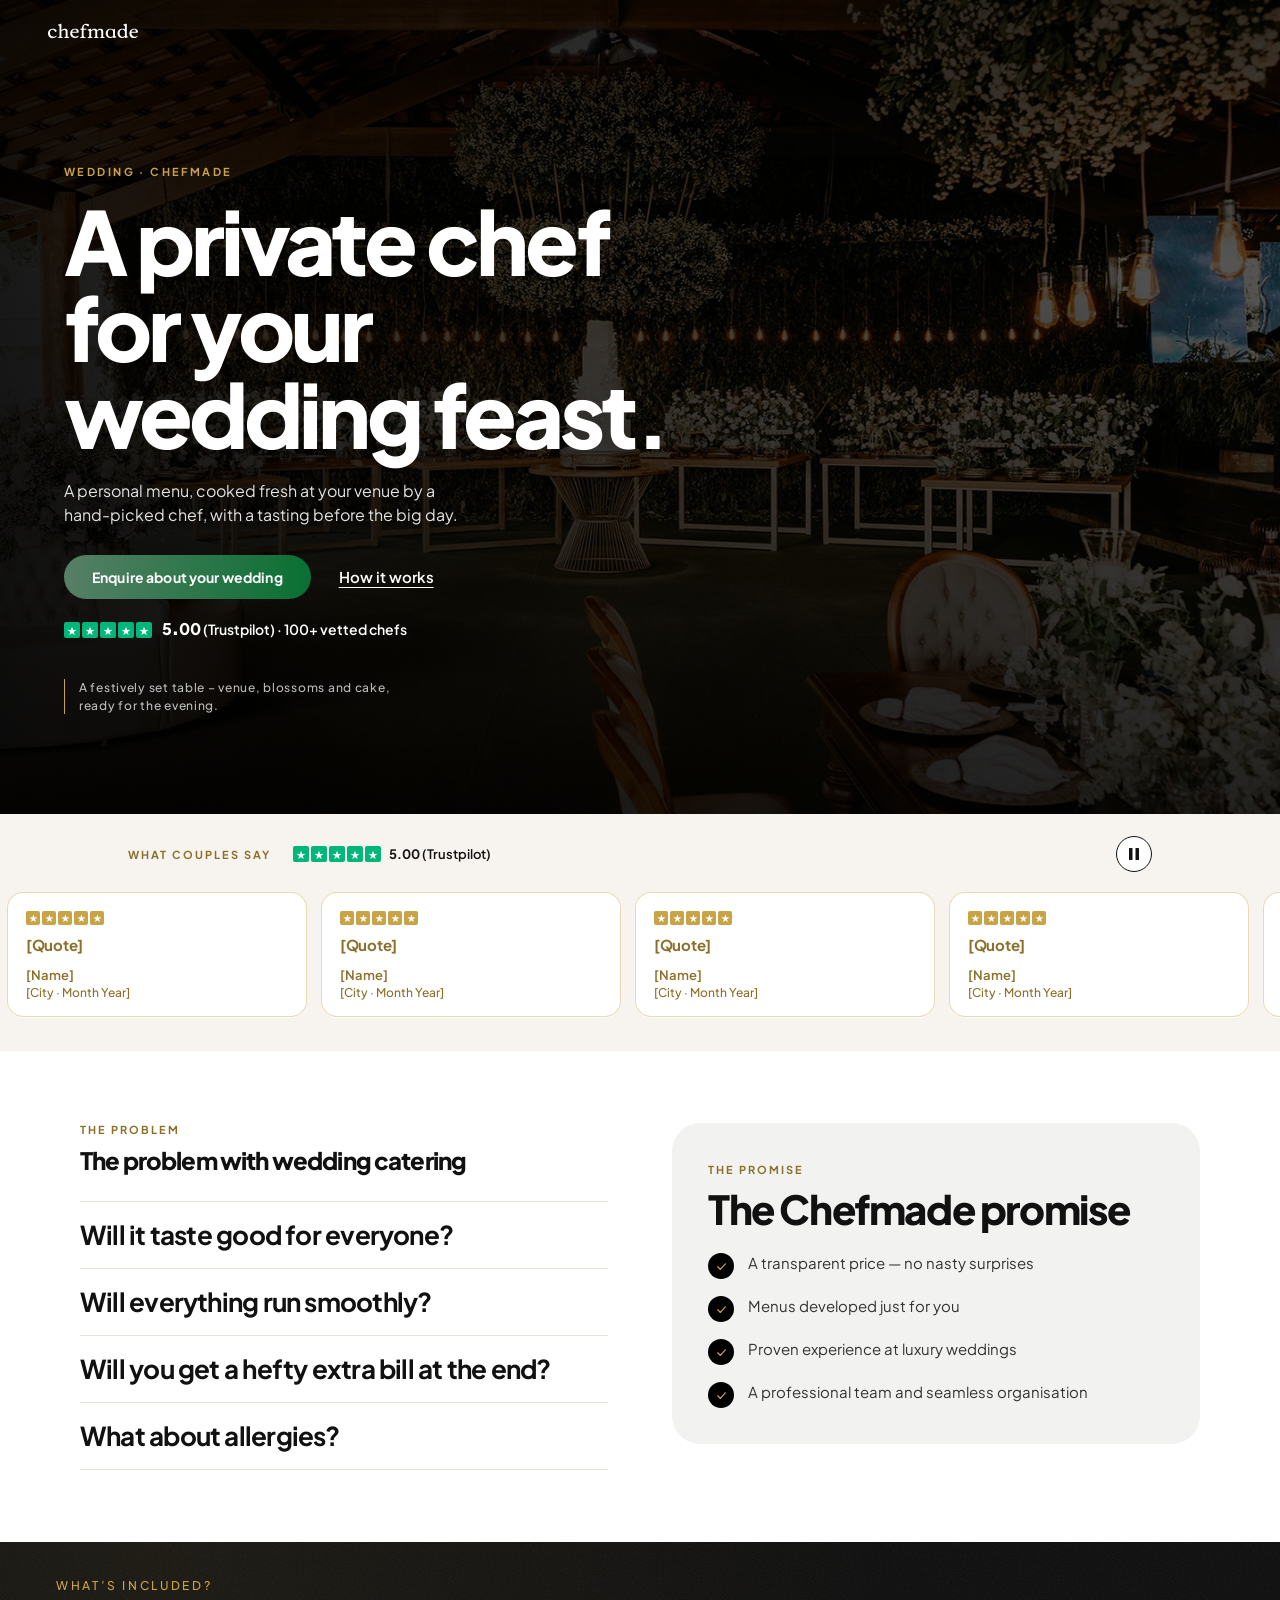
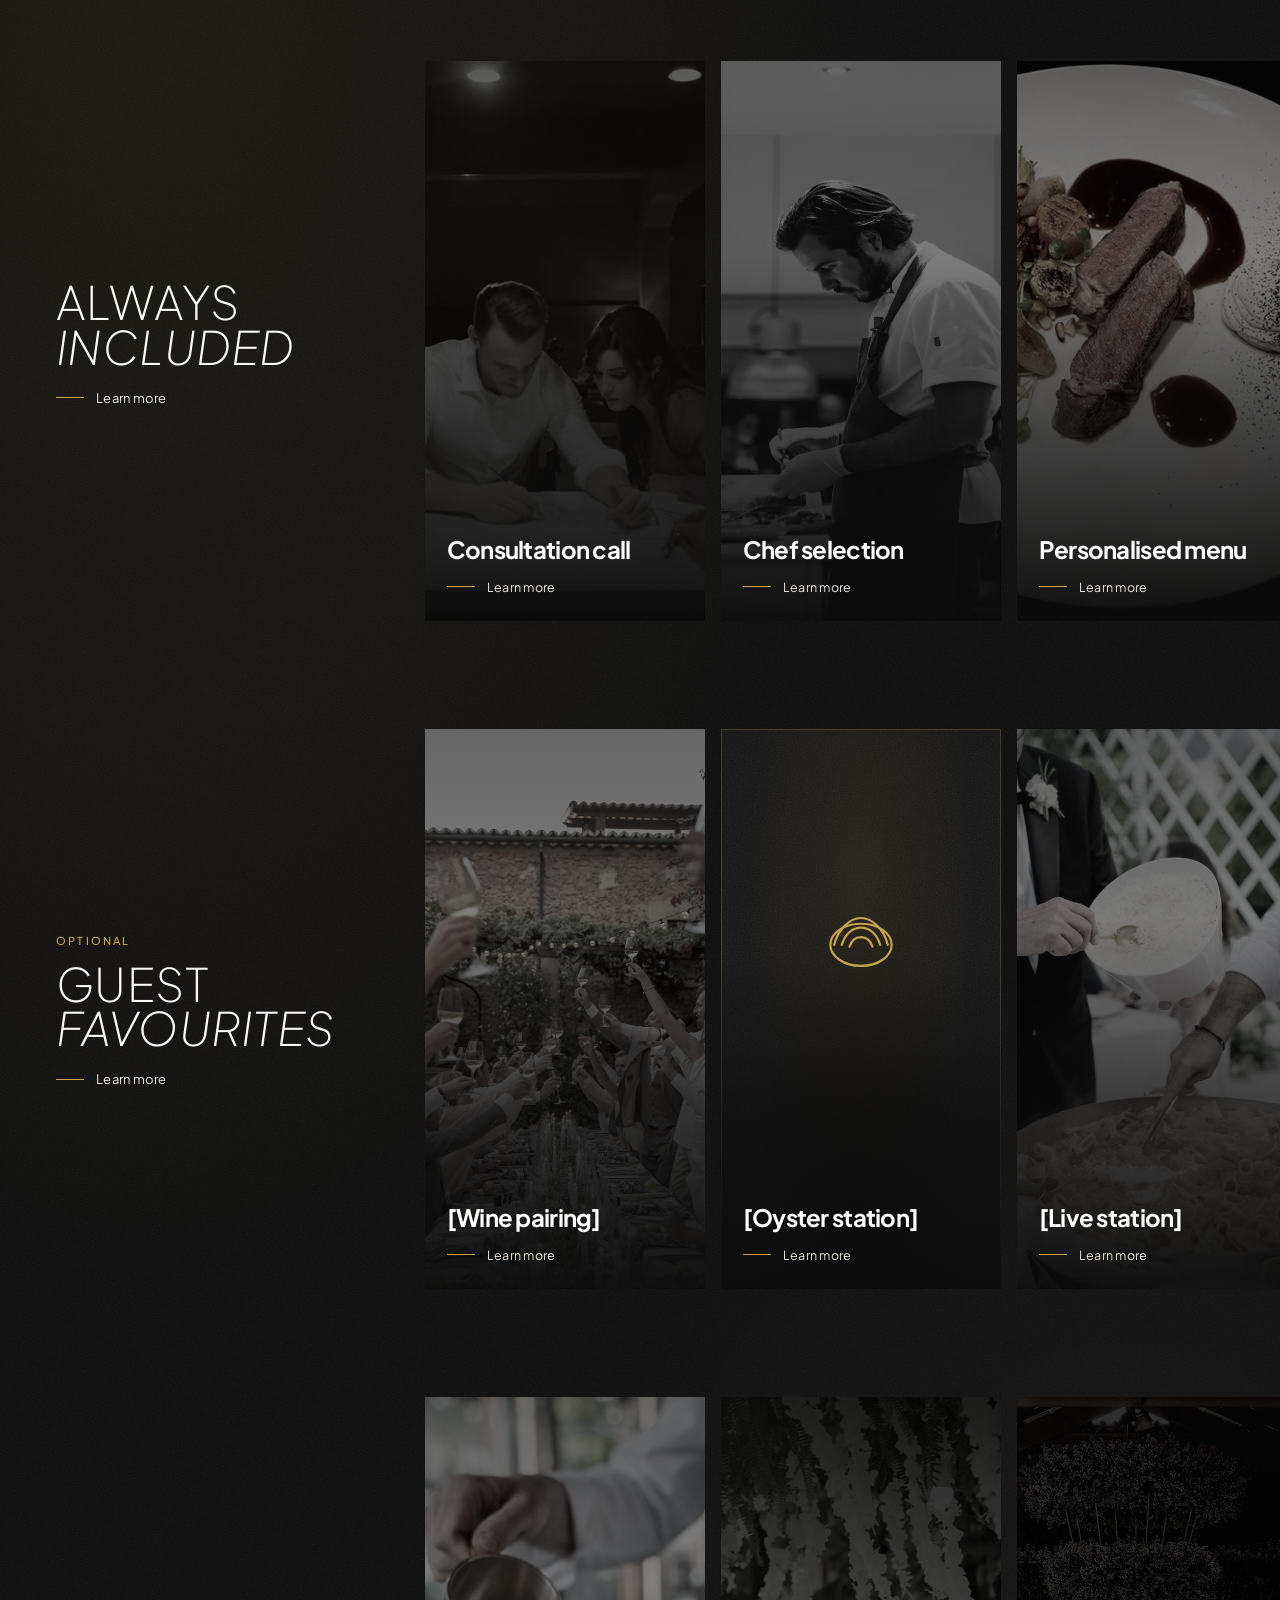
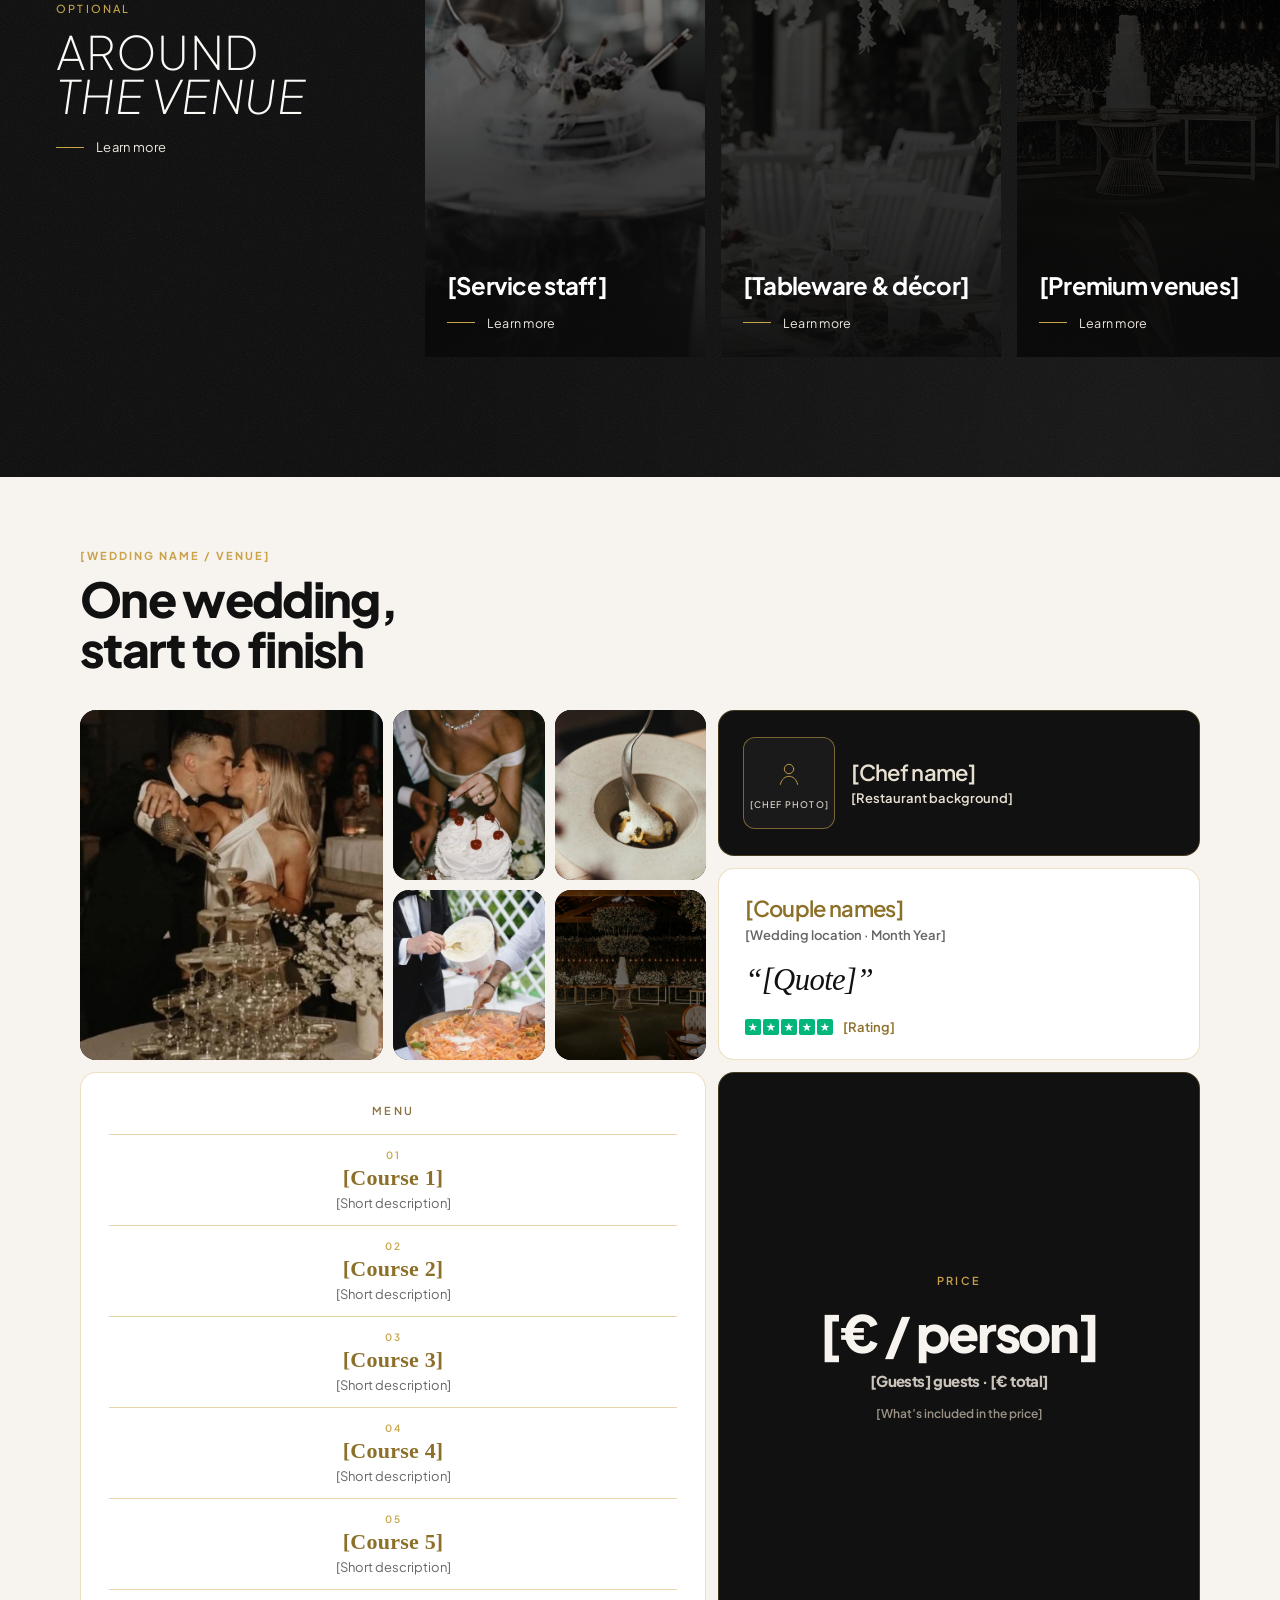
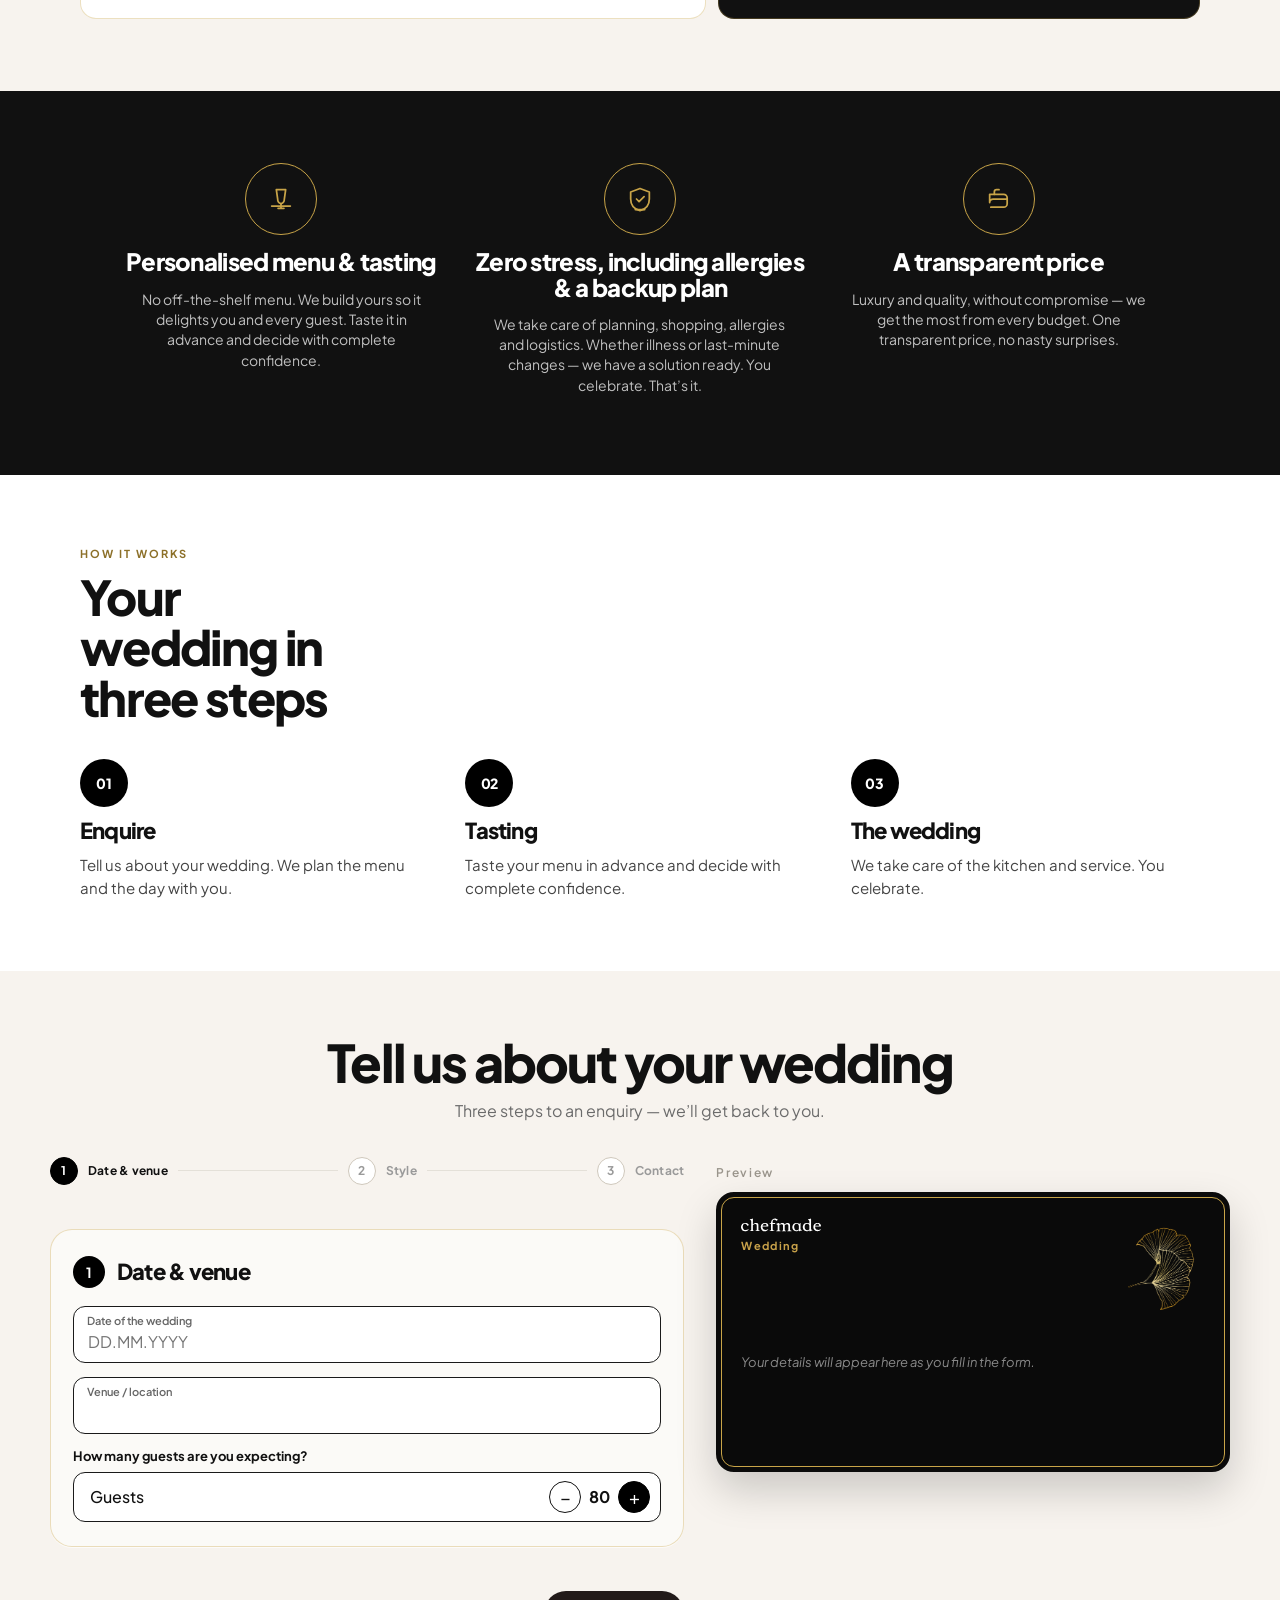
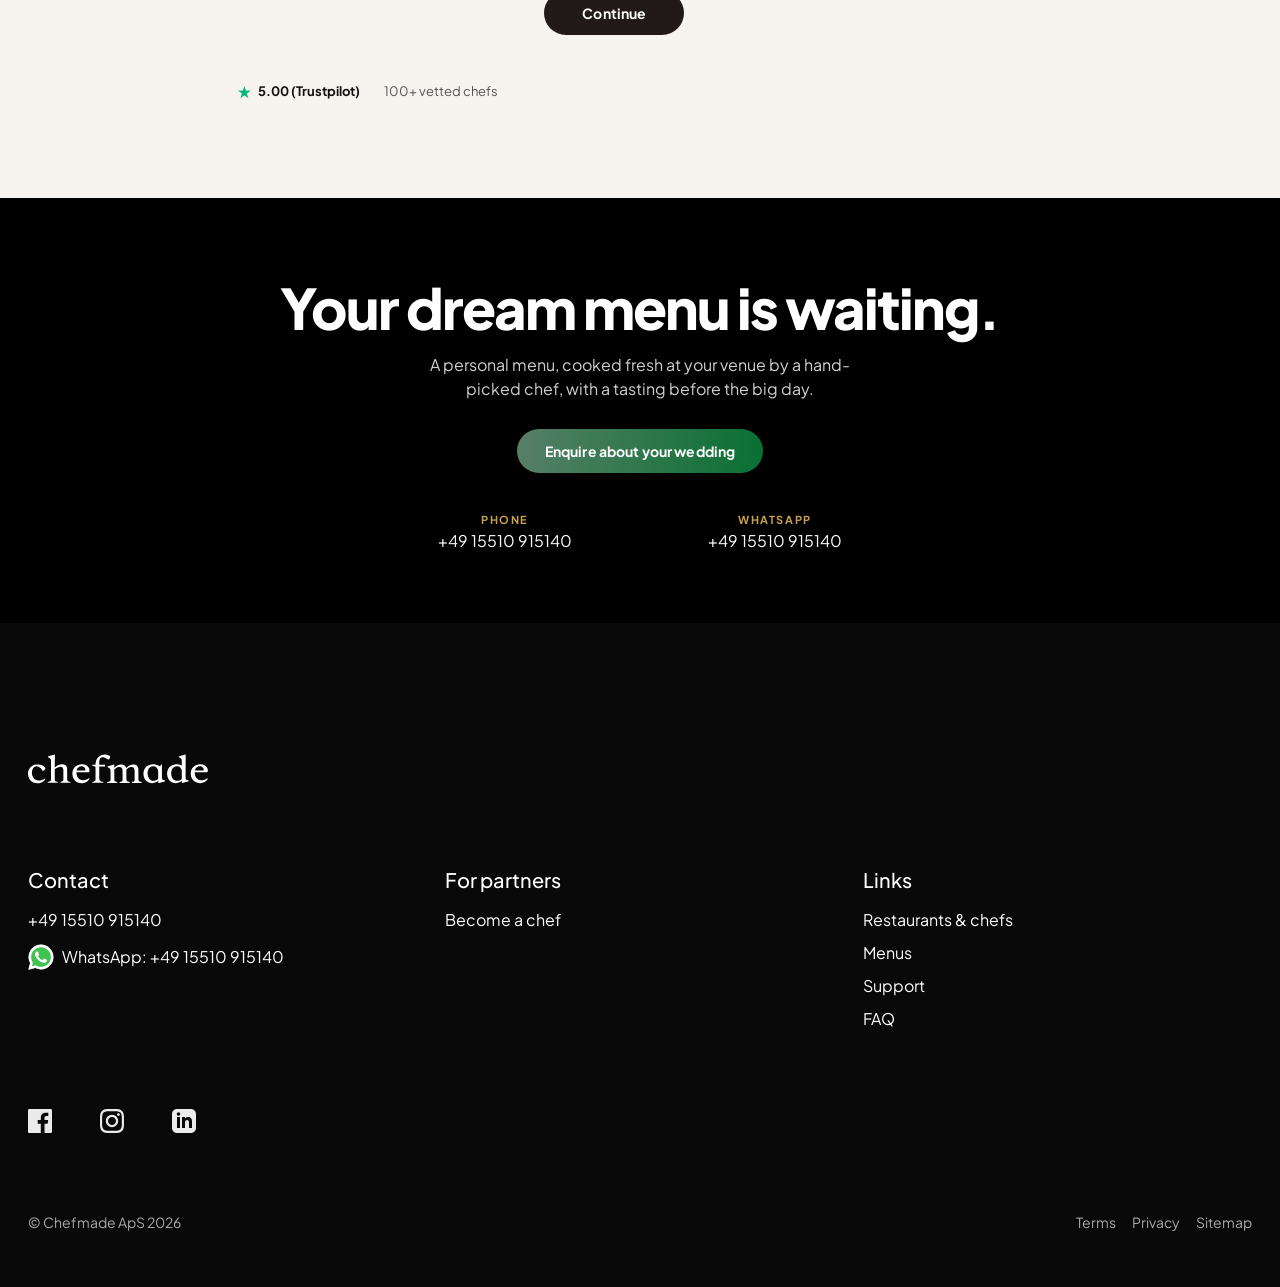
==== commit d0d1eeff: "Replace the Insights mosaic with the case-study section. #einblicke is now the case study only, with" ====
--- a/index.html
+++ b/index.html
@@ -54,7 +54,7 @@
     window.FEATURES = {
       reviews: true,
       pricing: false,
-      casestudy: false,
+      casestudy: true,
       faq: false,
       addons: false,
       addonrows: true,
@@ -64,14 +64,16 @@
     };
     (function () {
       try {
-        var live = location.hostname === "hochzeit.chefmade.de";
+        var q = new URLSearchParams(location.search);
+        /* ?hostname=hochzeit.chefmade.de is a staging/test hook only.
+           It can force the live guard on; it cannot turn the guard off
+           on the real hostname. */
+        var live = location.hostname === "hochzeit.chefmade.de"
+          || q.get("hostname") === "hochzeit.chefmade.de";
         if (live) window.FEATURES.stagingPlaceholders = false;
         if (live || !window.FEATURES.stagingPlaceholders) {
           document.documentElement.classList.add("hide-placeholders");
         }
-      } catch (e) {}
-      try {
-        var q = new URLSearchParams(location.search);
         var shot = q.get("shot");
         if (shot === "form") document.documentElement.classList.add("shot-form");
         if (shot === "inkl") document.documentElement.classList.add("shot-inkl");
@@ -95,8 +97,11 @@
     html.hide-placeholders .reviews-strip:not(:has(.review-card:not([data-placeholder]))) {
       display: none !important;
     }
-    html.hide-placeholders.feat-casestudy [data-insights-heading="plain"] { display: block !important; }
-    html.hide-placeholders .case-study-head { display: none !important; }
+    /* Placeholder-only case study: hide the whole #einblicke section so
+       live visitors never see an empty cream band or a leftover mosaic. */
+    html.hide-placeholders #einblicke:not(:has(.story-card:not([data-placeholder]))) {
+      display: none !important;
+    }
   </style>
 
 </head>
@@ -496,13 +501,8 @@
     <p class="note">A transparent price — no nasty surprises.</p>
   </section>
 
-  <section class="section" id="einblicke">
+  <section class="section" id="einblicke" data-feature="casestudy" hidden>
     <div class="section-inner">
-      <div class="sec-head" data-insights-heading="plain">
-        <div class="kicker">Insights</div>
-        <h2>A look at the result</h2>
-      </div>
-
       <div class="sec-head case-study-head" data-feature="casestudy" data-placeholder hidden>
         <div class="kicker ph">[Wedding name / venue]</div>
         <h2>One wedding, start to finish</h2>
@@ -976,6 +976,10 @@
         document.documentElement.classList.toggle("feat-" + k, !!F[k]);
       });
       if (hidePh) document.documentElement.classList.remove("feat-casestudy");
+      var ein = document.getElementById("einblicke");
+      if (ein && (hidePh || !F.casestudy) && !ein.querySelector(".story-card:not([data-placeholder])")) {
+        ein.hidden = true;
+      }
     })();
   </script>
   <script src="js/app.js"></script>
--- a/css/style.css
+++ b/css/style.css
@@ -2136,12 +2136,9 @@
 
 /* After placeholder sections are hidden, keep backgrounds alternating:
    black features → white problem/promise → dark “What’s included”
-   → cream photo insights → white how-it-works → cream form → black CTA. */
+   → cream case study → black feature tiles → white how-it-works → cream form → black CTA. */
 #einblicke { background: var(--cream); }
 .section.process { background: var(--white); }
-
-/* Photo grid sits under the Insights heading when the case study is off. */
-#einblicke .case-bento .photo-grid { margin-top: 0; }
 
 /* CTA contact: two columns while the email line is hidden. */
 @media (min-width: 700px) {
@@ -2154,8 +2151,6 @@
 
 
 /* ===== Case study bento (#einblicke) ===== */
-html.feat-casestudy [data-insights-heading="plain"] { display: none !important; }
-
 .case-study-head { max-width: 22em; }
 .case-study-head .kicker.ph { color: var(--gold-text); }
 
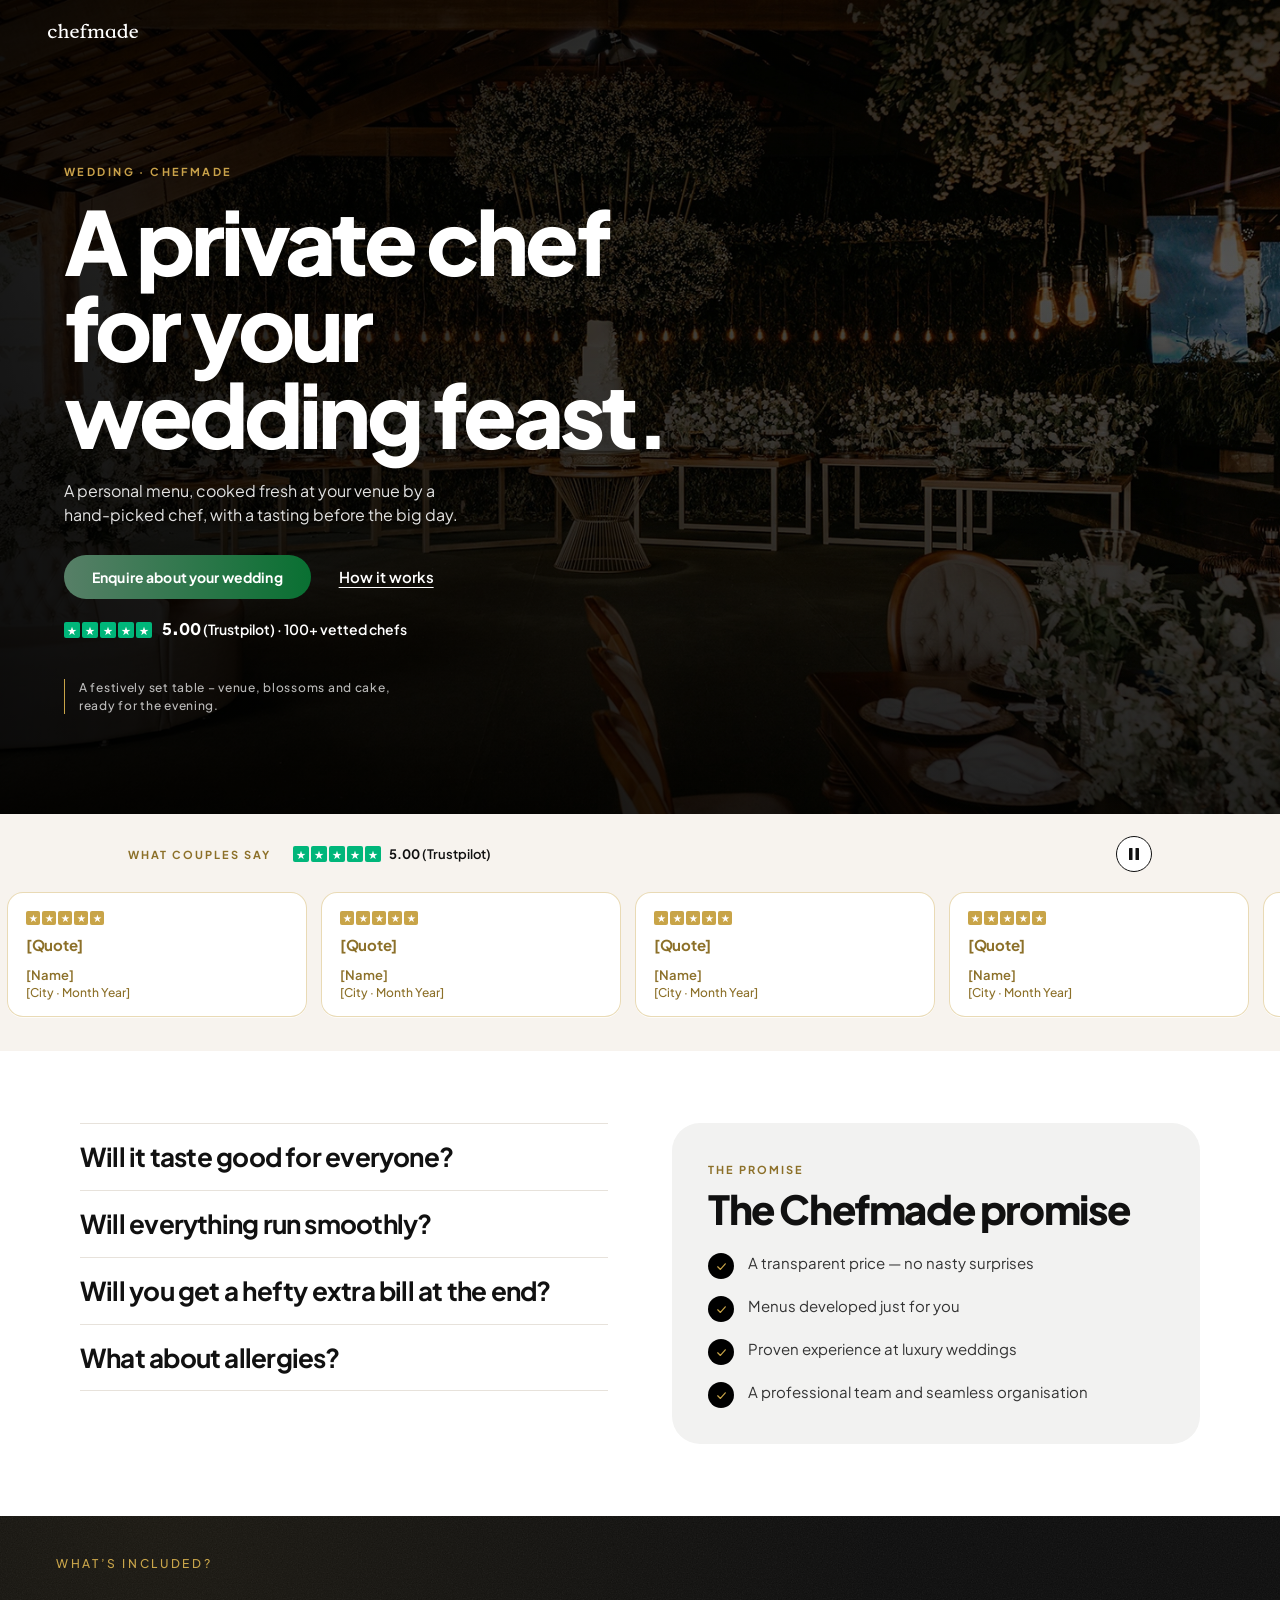
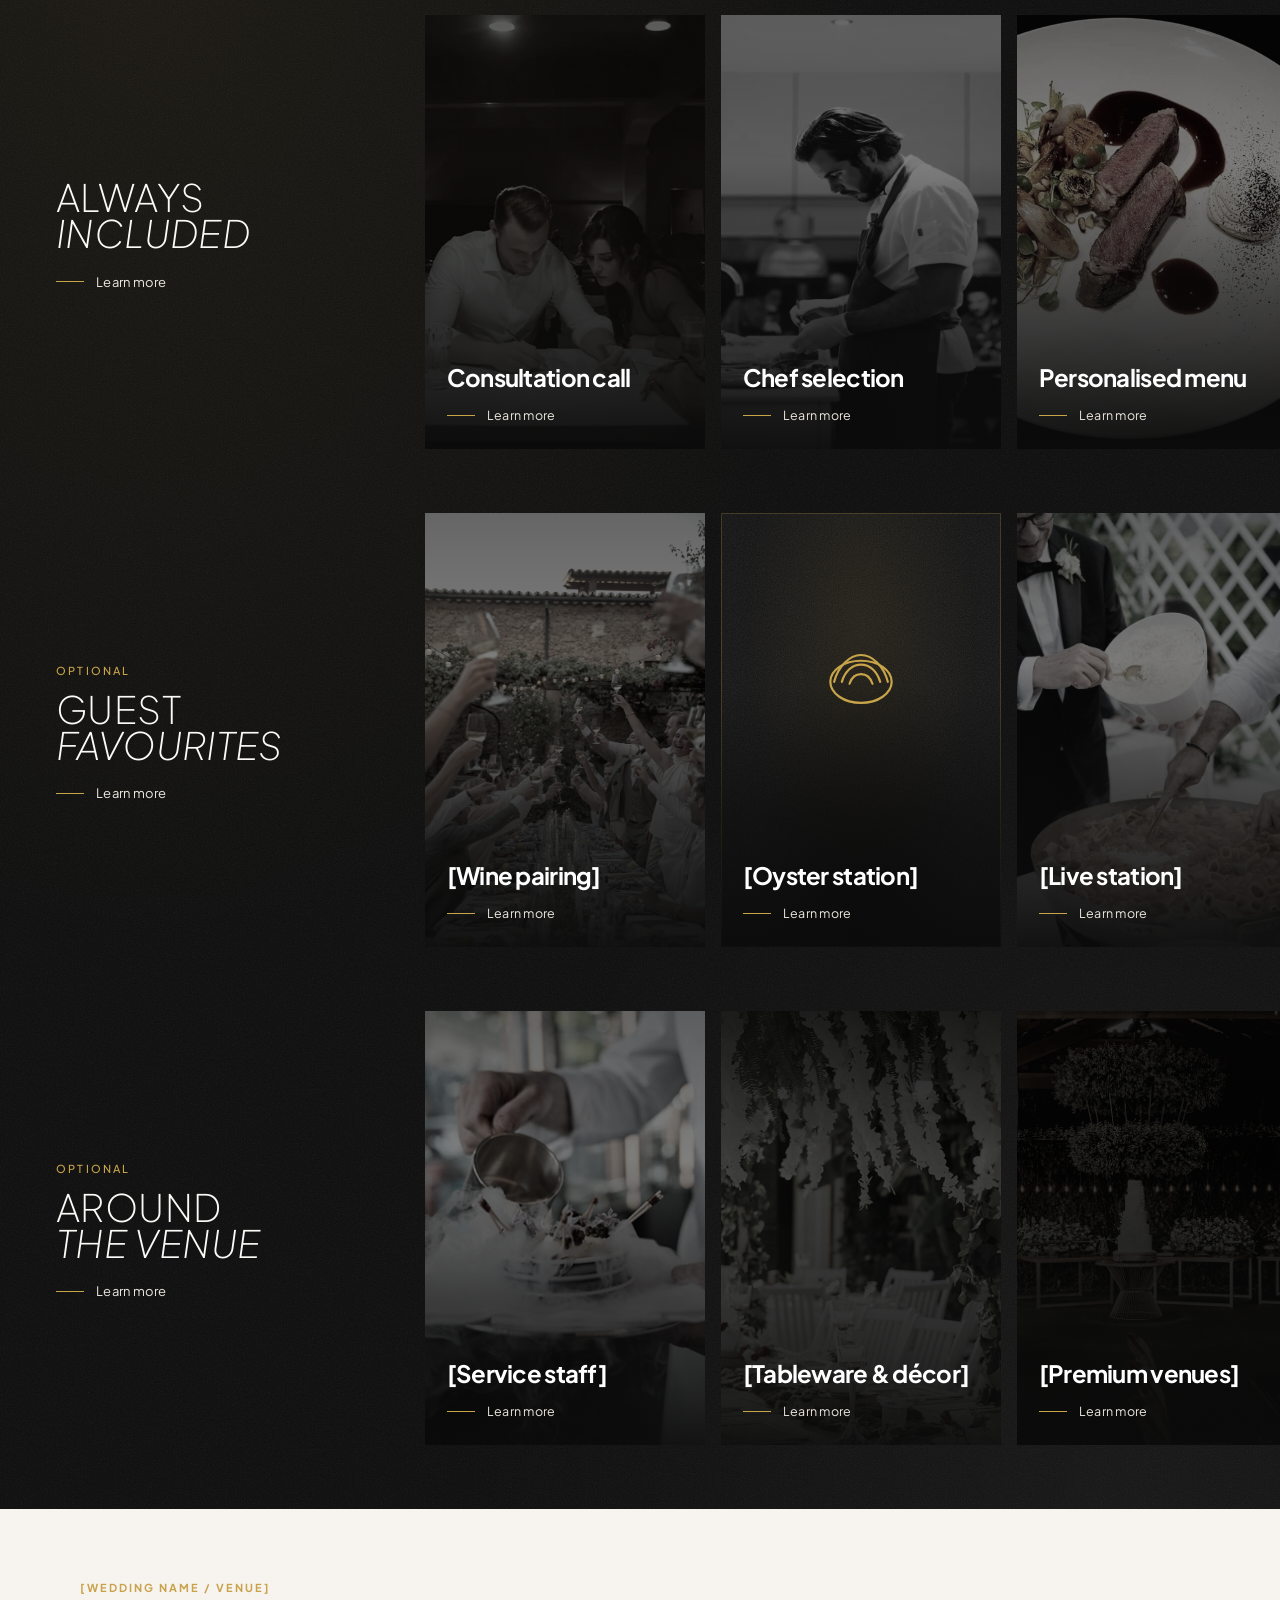
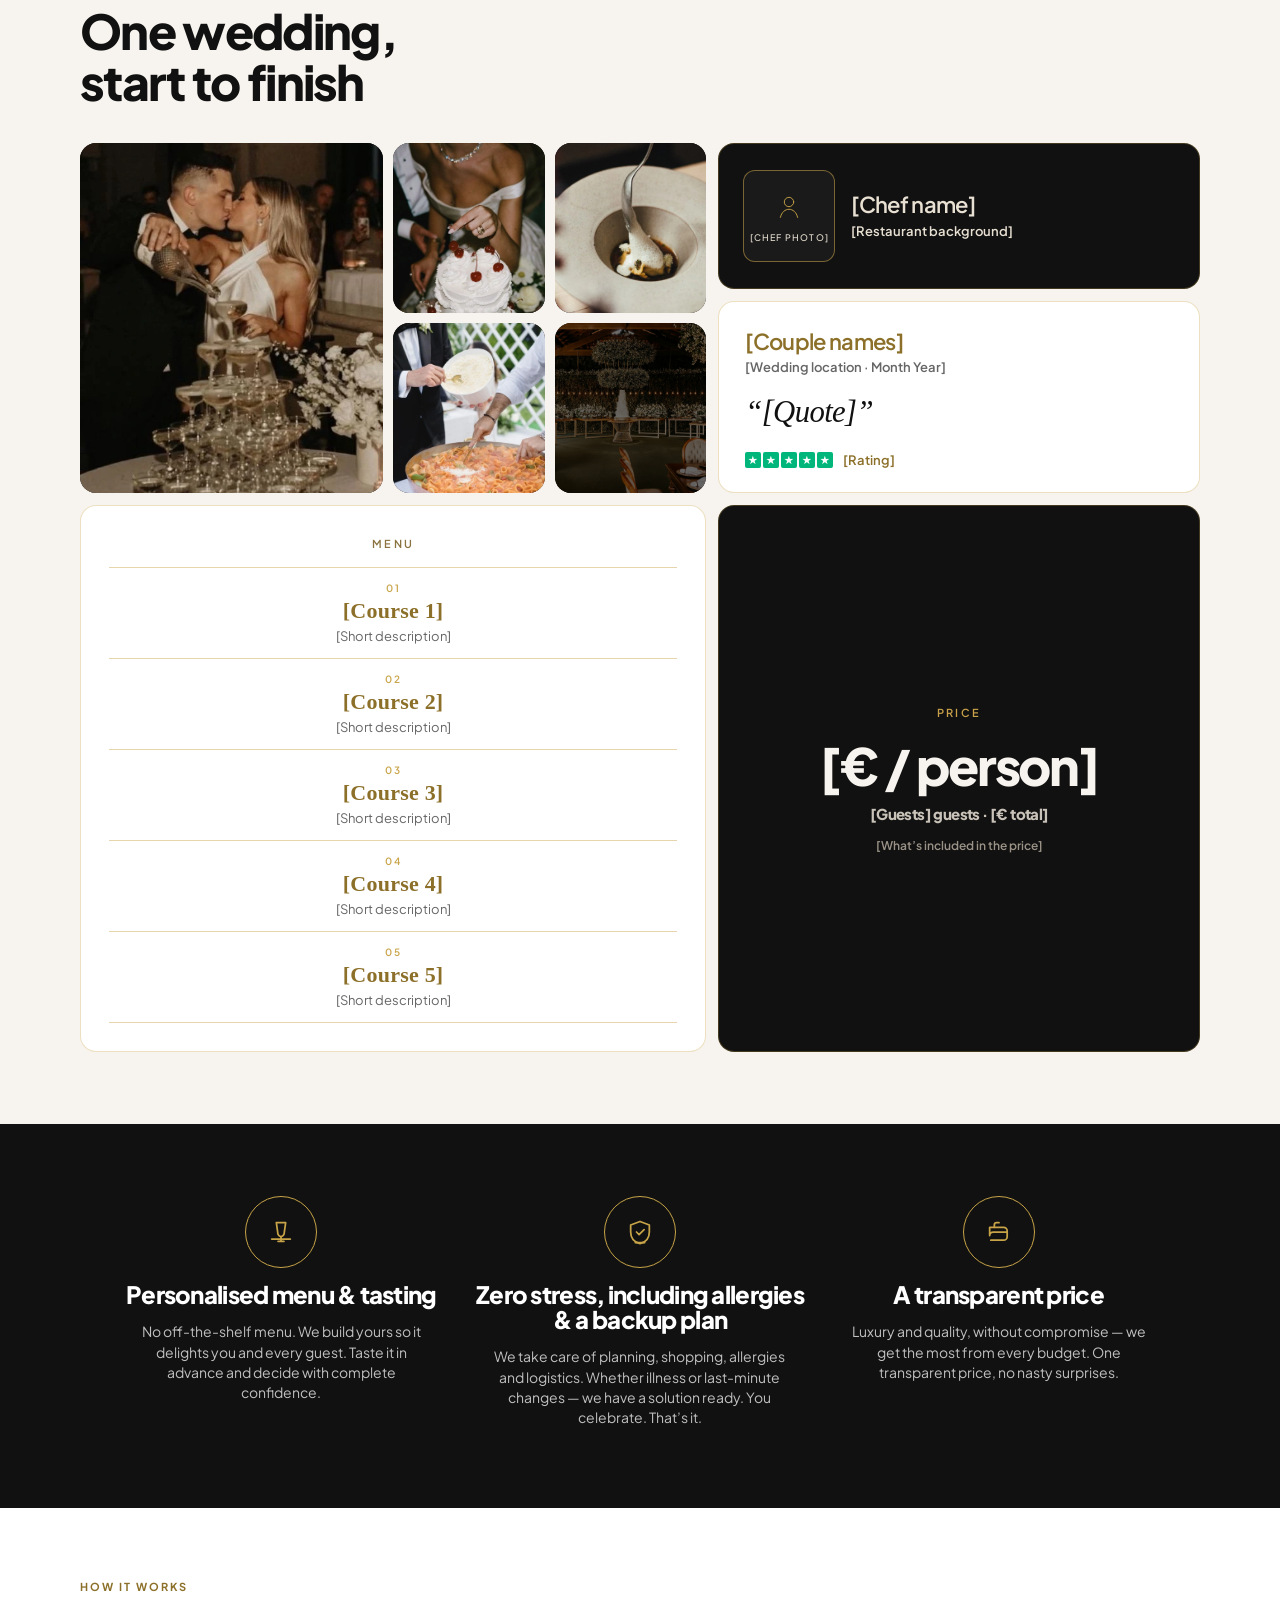
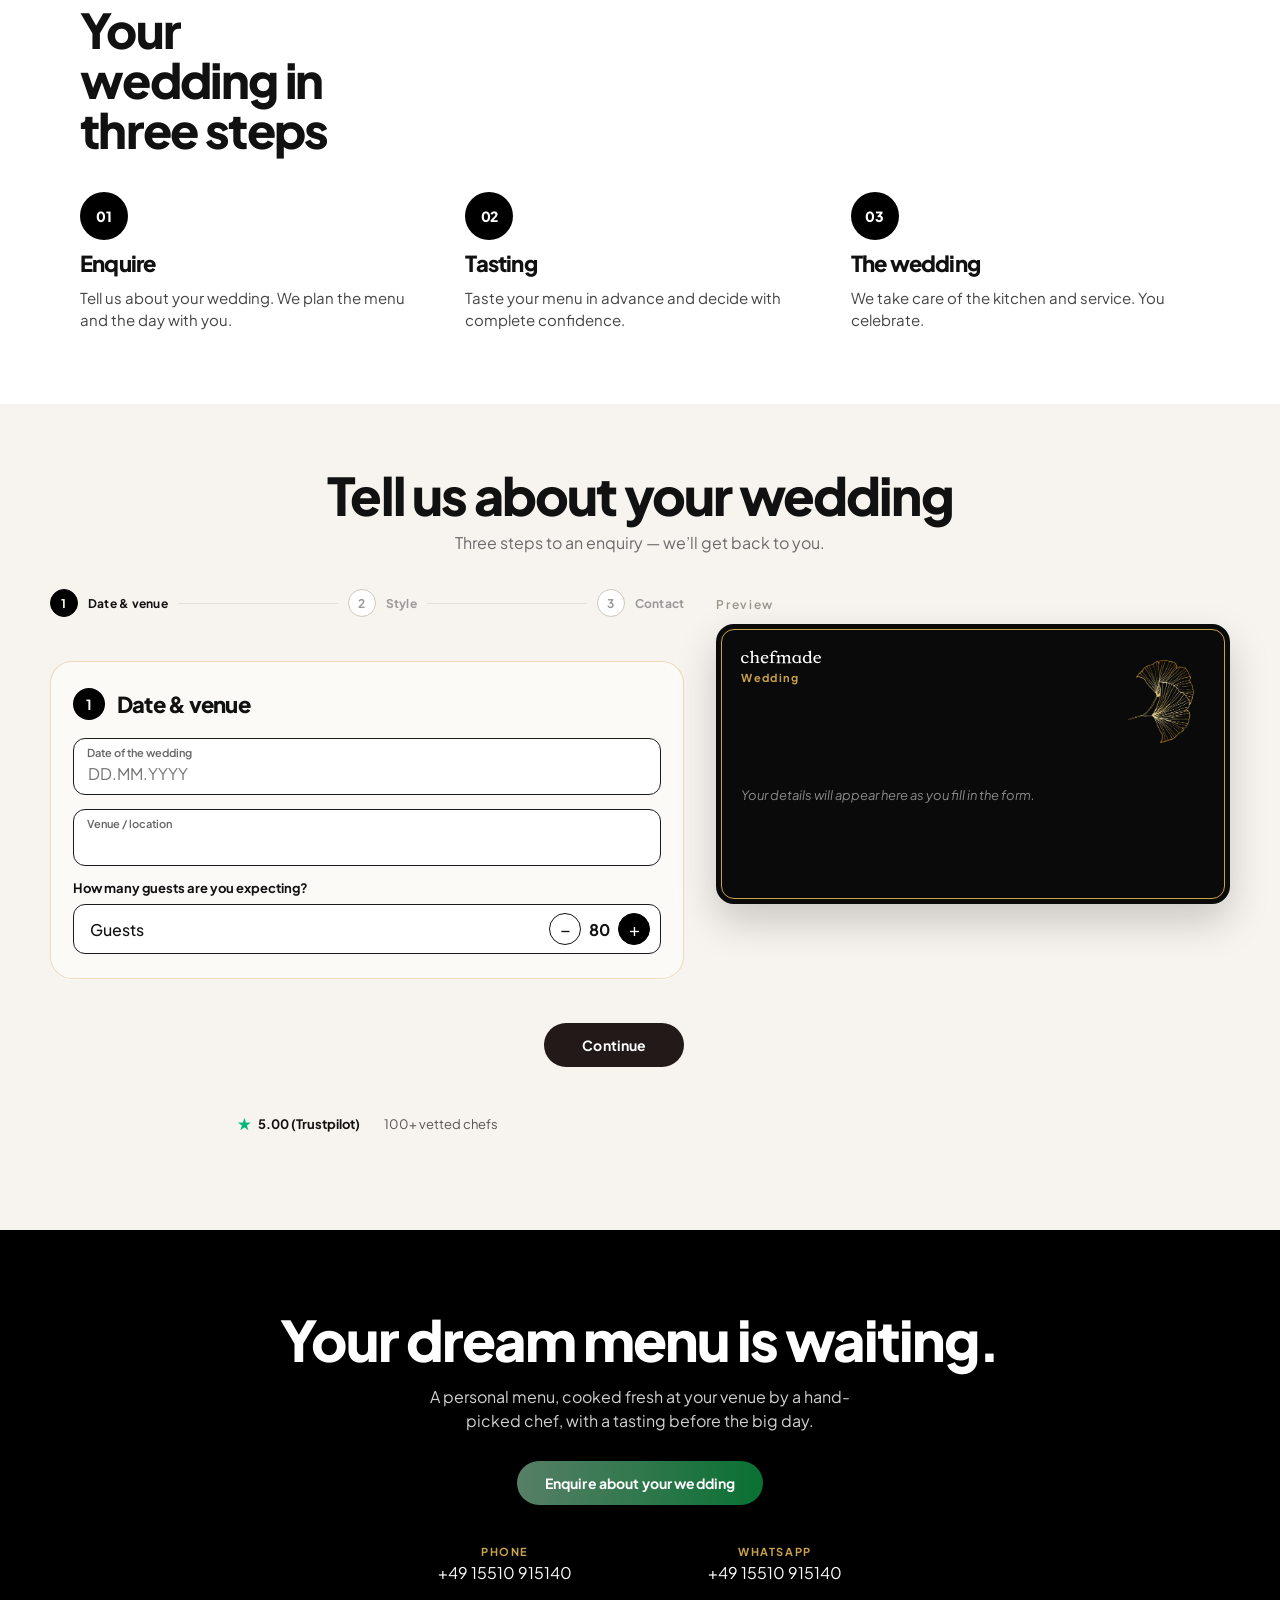
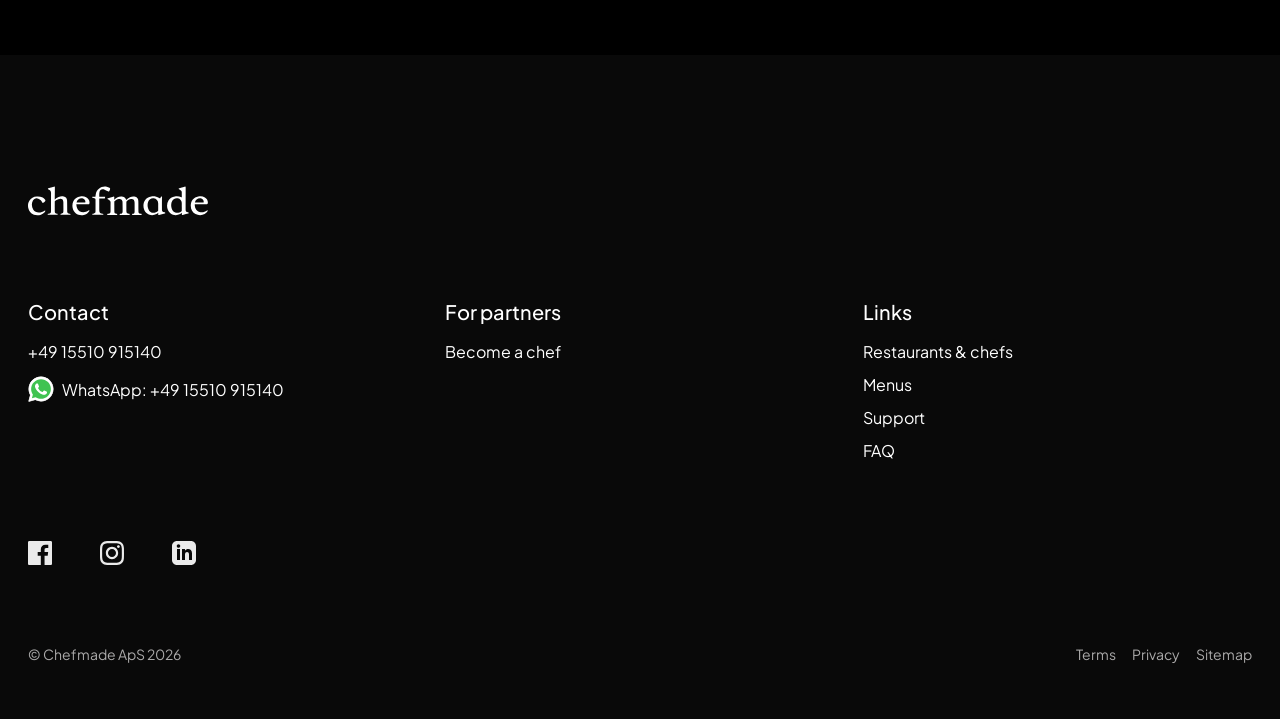
==== commit 6585359b: "Tighten the problem section and shrink the included cards. The problem/promise eyebrow and visible H" ====
--- a/index.html
+++ b/index.html
@@ -84,6 +84,7 @@
           document.documentElement.classList.add("shot-case", "feat-casestudy");
           window.FEATURES.casestudy = true;
         }
+        if (shot === "problem") document.documentElement.classList.add("shot-problem", "shot-reviews");
       } catch (e) {}
     })();
   </script>
@@ -273,8 +274,7 @@
   <section class="section" id="story">
     <div class="section-inner story-grid">
       <div>
-        <div class="kicker">The problem</div>
-        <h2>The problem with wedding catering</h2>
+        <h2 class="visually-hidden">Common worries about wedding catering</h2>
         <ul class="qs">
           <li>Will it taste good for everyone?</li>
           <li>Will everything run smoothly?</li>
--- a/css/style.css
+++ b/css/style.css
@@ -756,12 +756,25 @@
   color: #8c7029;
   margin-bottom: 12px;
 }
+.visually-hidden {
+  position: absolute;
+  width: 1px;
+  height: 1px;
+  padding: 0;
+  margin: -1px;
+  overflow: hidden;
+  clip: rect(0, 0, 0, 0);
+  clip-path: inset(50%);
+  white-space: nowrap;
+  border: 0;
+}
 .story-grid {
   display: grid;
   gap: 40px;
   align-items: start;
 }
-.qs { list-style: none; margin: 28px 0 0; padding: 0; }
+/* No kicker/H2 on the left: flush the first question with the promise card. */
+.qs { list-style: none; margin: 0; padding: 0; }
 .qs li {
   padding: 16px 0;
   border-top: 1px solid var(--line);
@@ -802,6 +815,9 @@
 @media (min-width: 800px) {
   .story-grid { grid-template-columns: 1fr 1fr; gap: 64px; }
   .qs li { font-size: 26px; }
+}
+@media (max-width: 799px) {
+  .story-grid { gap: 32px; }
 }
 
 /* Price band */
@@ -1931,13 +1947,21 @@
 html.shot-inkl body > *:not(#dabei):not(dialog) {
   display: none !important;
 }
+html.shot-problem body > *:not(.hero-stack):not(#story):not(dialog) {
+  display: none !important;
+}
+html.shot-problem .hero-stack > *:not(.reviews-strip) {
+  display: none !important;
+}
+html.shot-problem, html.shot-problem body { background: var(--cream); }
+html.shot-problem #story { background: var(--white, #fff); }
 /* Isolated reviews shot. The strip now lives inside .hero-stack, so hide
    siblings of the stack and of the strip. shot=top also adds shot-reviews
    (to pause the marquee) but must show the hero, so it is excluded. */
-html.shot-reviews:not(.shot-top) body > *:not(.reviews-strip):not(.hero-stack):not(dialog) {
+html.shot-reviews:not(.shot-top):not(.shot-problem) body > *:not(.reviews-strip):not(.hero-stack):not(dialog) {
   display: none !important;
 }
-html.shot-reviews:not(.shot-top) .hero-stack > *:not(.reviews-strip) {
+html.shot-reviews:not(.shot-top):not(.shot-problem) .hero-stack > *:not(.reviews-strip) {
   display: none !important;
 }
 html.shot-inkl body, html.shot-reviews:not(.shot-top) body { background: #111; }
@@ -2104,14 +2128,14 @@
 
 /* Editorial C section on the main cream/black page: keep the dark canvas
    and give the cream-to-dark and dark-to-price edges a little air. */
-.ed-dabei--page {
-  padding-top: 88px;
-  padding-bottom: 96px;
-}
-html.shot-inkl .ed-dabei--page,
-html.shot-full .ed-dabei--page {
-  padding-top: 72px;
-  padding-bottom: 80px;
+.ed-dabei.ed-dabei--page {
+  padding-top: 40px;
+  padding-bottom: 56px;
+}
+html.shot-inkl .ed-dabei.ed-dabei--page,
+html.shot-full .ed-dabei.ed-dabei--page {
+  padding-top: 40px;
+  padding-bottom: 56px;
 }
 html.shot-full .ed-head,
 html.shot-full .ed-card {
@@ -2464,7 +2488,8 @@
 .review-card-meta.ph { color: #8c7029; }
 
 html.shot-top .reviews-track,
-html.shot-reviews .reviews-track {
+html.shot-reviews .reviews-track,
+html.shot-problem .reviews-track {
   animation: none;
   transform: none;
 }
--- a/css/inklusive-c.css
+++ b/css/inklusive-c.css
@@ -32,12 +32,12 @@
   --ed-gold: #c9a54a;
   --ed-muted: #b3aea6;
   --ed-card-w: 280px;
-  --ed-card-h: 560px;
+  --ed-card-h: 434px;
   --ed-gap: 16px;
   position: relative;
   isolation: isolate;
   overflow: hidden;
-  padding: 36px 0 112px;
+  padding: 36px 0 56px;
   background-color: #0b0b0b;
   background-image:
     radial-gradient(ellipse at 12% 0%, rgba(201, 165, 74, 0.07), transparent 46%),
@@ -47,7 +47,7 @@
 }
 
 .ed-kicker {
-  margin: 0 0 64px;
+  margin: 0 0 40px;
   padding: 0 56px;
   font-size: 12px;
   font-weight: 500;
@@ -61,7 +61,7 @@
   grid-template-columns: minmax(280px, 26vw) minmax(0, 1fr);
   align-items: center;
   column-gap: 36px;
-  margin-bottom: 96px;
+  margin-bottom: 52px;
   padding-left: 56px;
 }
 .ed-row:last-child { margin-bottom: 0; }
@@ -79,7 +79,7 @@
 .ed-head h2 {
   margin: 0;
   font-weight: 200;
-  font-size: clamp(2.15rem, 3.6vw, 3.55rem);
+  font-size: clamp(1.85rem, 2.95vw, 2.9rem);
   letter-spacing: 0.01em;
   line-height: 0.96;
   text-transform: uppercase;
@@ -267,9 +267,15 @@
   background: #0b0b0b;
 }
 html.shot-inkl .ed-dabei,
-html.shot-anim .ed-dabei {
-  padding-top: 64px;
-  padding-bottom: 80px;
+html.shot-anim .ed-dabei,
+html.shot-inkl .ed-dabei.ed-dabei--page,
+html.shot-full .ed-dabei.ed-dabei--page {
+  padding-top: 40px;
+  padding-bottom: 56px;
+}
+.ed-dabei.ed-dabei--page {
+  padding-top: 40px;
+  padding-bottom: 56px;
 }
 html.shot-anim .ed-header { display: none !important; }
 html.shot-anim-row1 .ed-kicker,
@@ -289,21 +295,23 @@
 
 /* Mobile: headline stacks above a swipeable 75vw row */
 @media (max-width: 799px) {
-  .ed-dabei {
+  .ed-dabei,
+  .ed-dabei.ed-dabei--page {
     --ed-card-w: 75vw;
-    --ed-card-h: 112vw;
+    --ed-card-h: 86vw; /* was 112vw; ~23% lower, width stays 75vw */
     --ed-gap: 12px;
-    padding: 16px 0 80px;
+    padding: 24px 0 48px;
   }
-  .ed-kicker { padding: 0 20px; margin-bottom: 36px; }
+  .ed-kicker { padding: 0 20px; margin-bottom: 28px; }
   .ed-row {
     grid-template-columns: 1fr;
     align-items: start;
-    row-gap: 28px;
-    margin-bottom: 64px;
+    row-gap: 22px;
+    margin-bottom: 40px;
     padding-left: 20px;
   }
   .ed-head { max-width: none; padding-right: 20px; }
+  /* Keep the mobile row titles at the previous size so they stay readable. */
   .ed-head h2 { font-size: clamp(2.15rem, 11vw, 3rem); }
   .ed-explore { margin-top: 16px; }
   .ed-card-copy { padding: 0 18px 20px; }
@@ -311,11 +319,17 @@
   .ed-card h3.ph,
   .ed-card-copy h3.ph { font-size: 22px; }
   .ed-track { padding-right: 20px; }
+  html.shot-inkl .ed-dabei,
+  html.shot-inkl .ed-dabei.ed-dabei--page,
+  html.shot-full .ed-dabei.ed-dabei--page {
+    padding-top: 24px;
+    padding-bottom: 48px;
+  }
 }
 
 @media (min-width: 800px) and (max-width: 1100px) {
-  .ed-dabei { --ed-card-w: 240px; --ed-card-h: 520px; }
+  .ed-dabei { --ed-card-w: 240px; --ed-card-h: 404px; }
   .ed-row { padding-left: 40px; column-gap: 20px; }
   .ed-kicker { padding: 0 40px; }
-  .ed-head h2 { font-size: clamp(2.1rem, 4vw, 3.2rem); }
-}
+  .ed-head h2 { font-size: clamp(1.8rem, 3.3vw, 2.65rem); }
+}
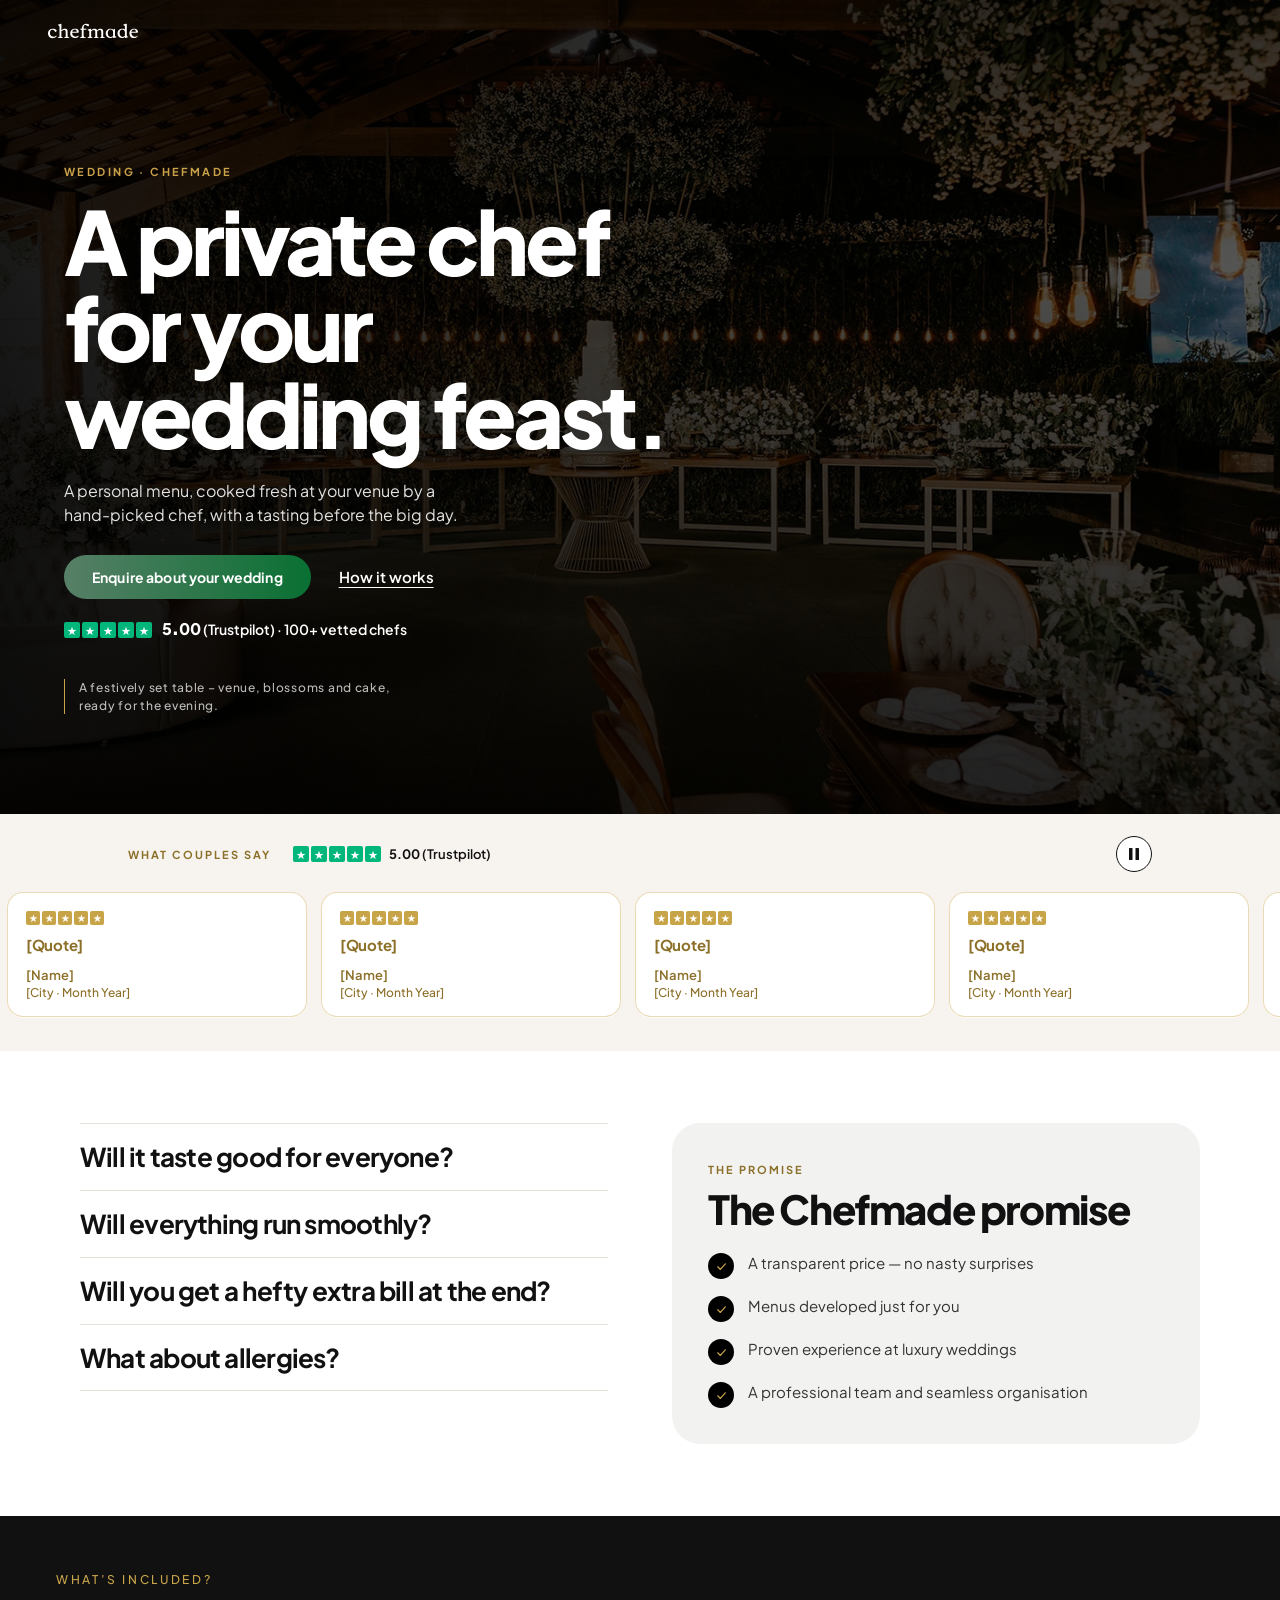
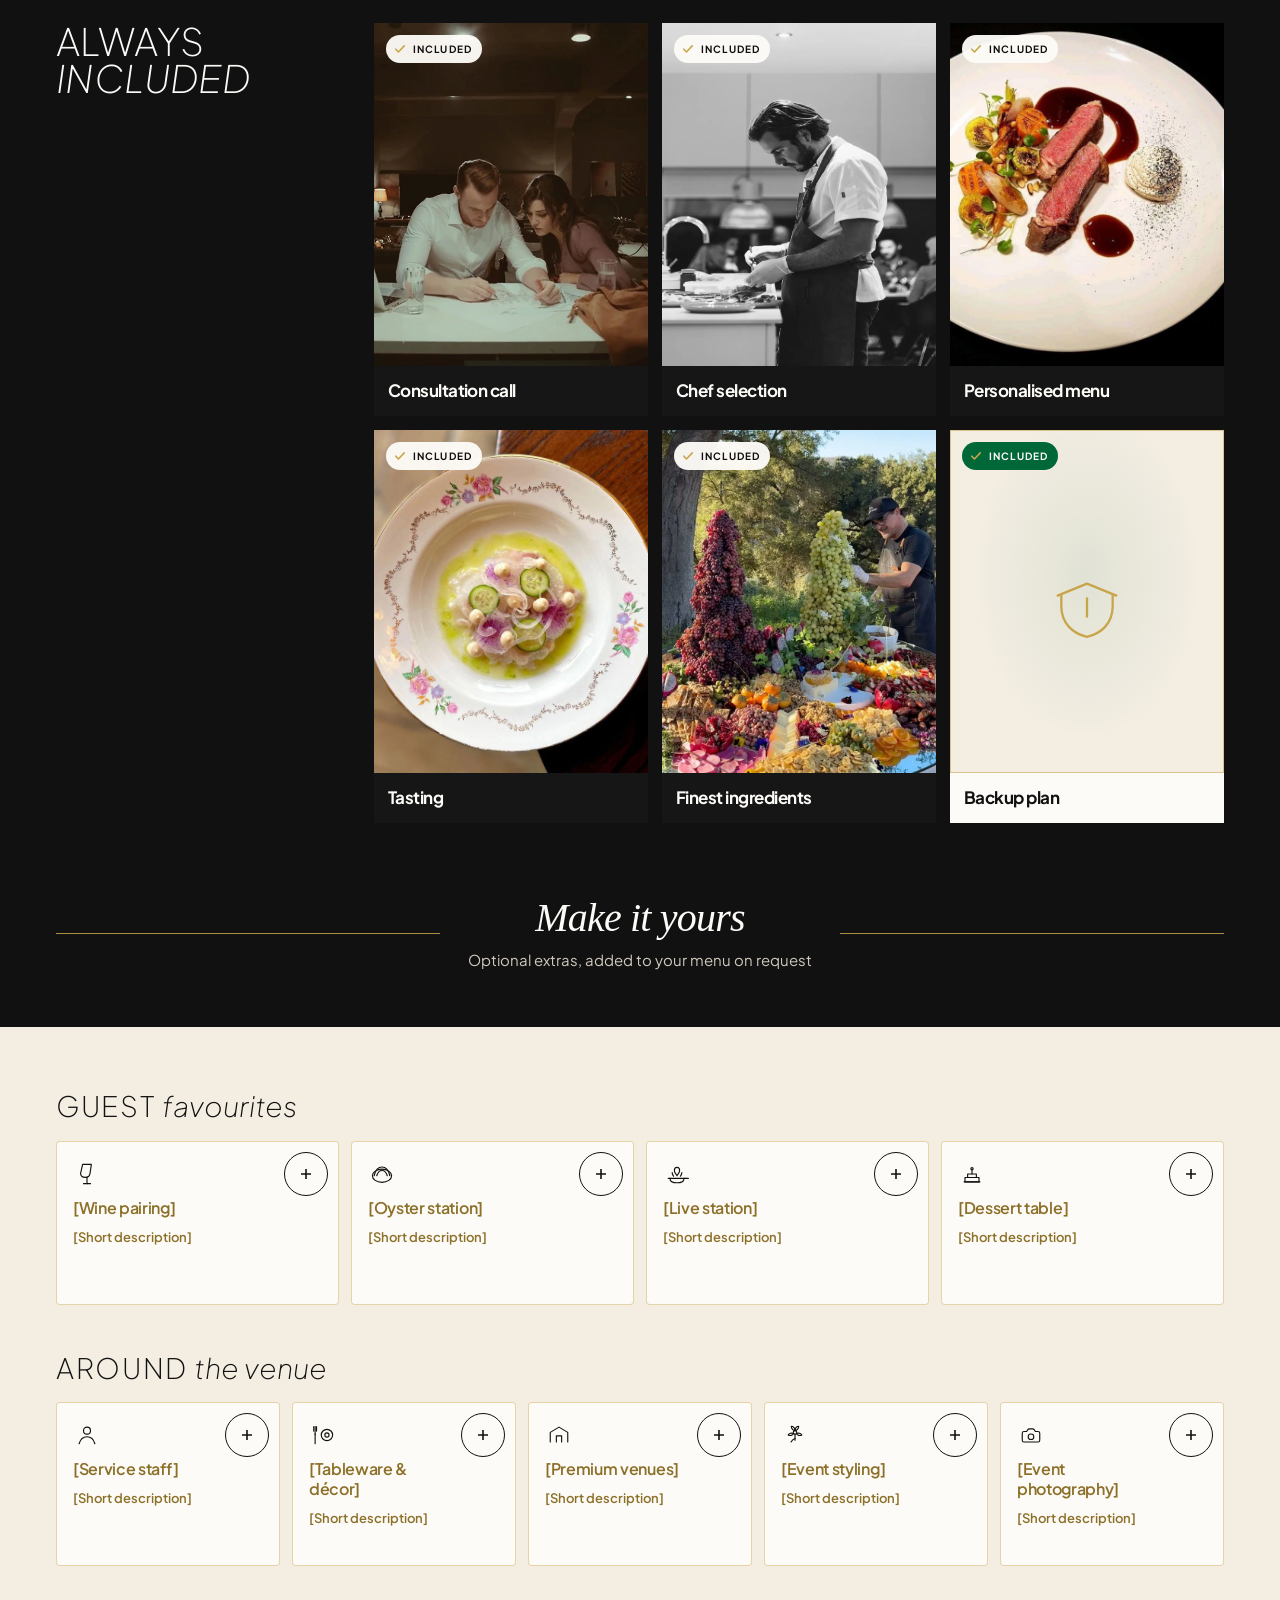
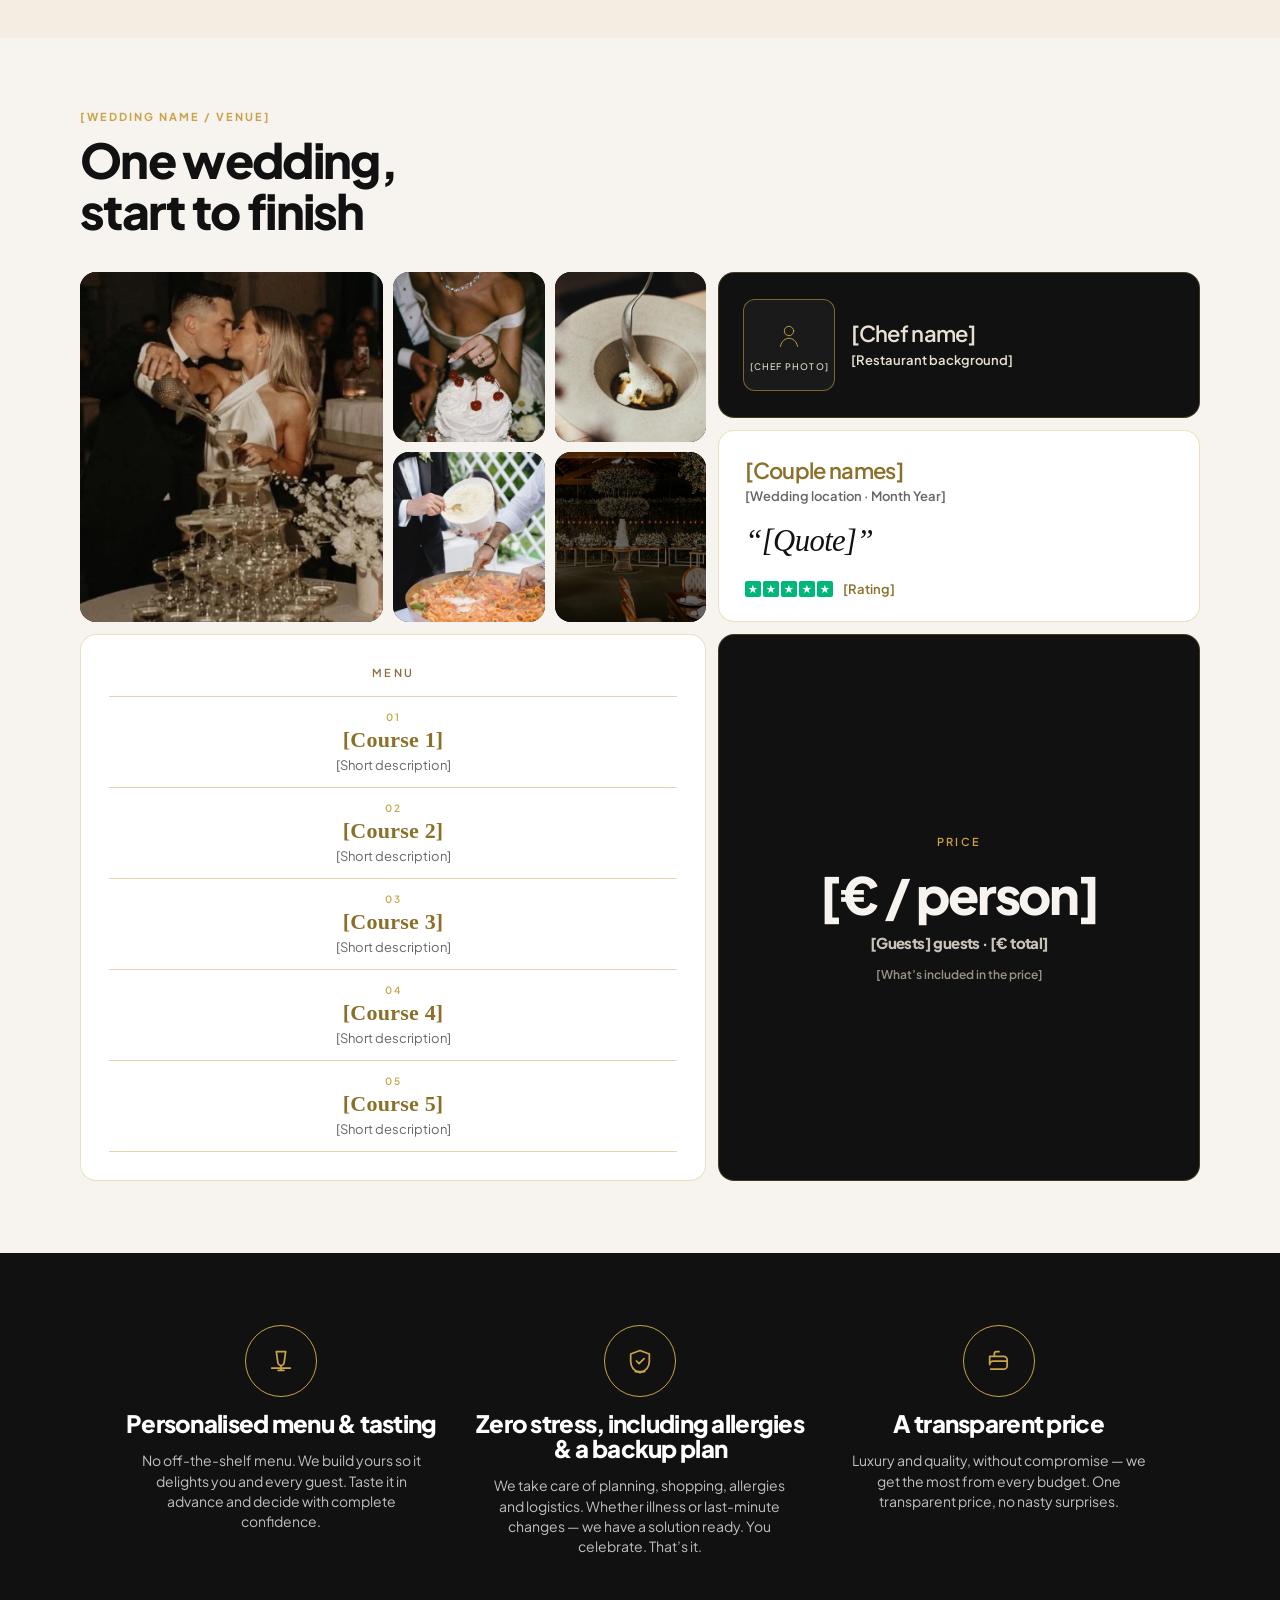
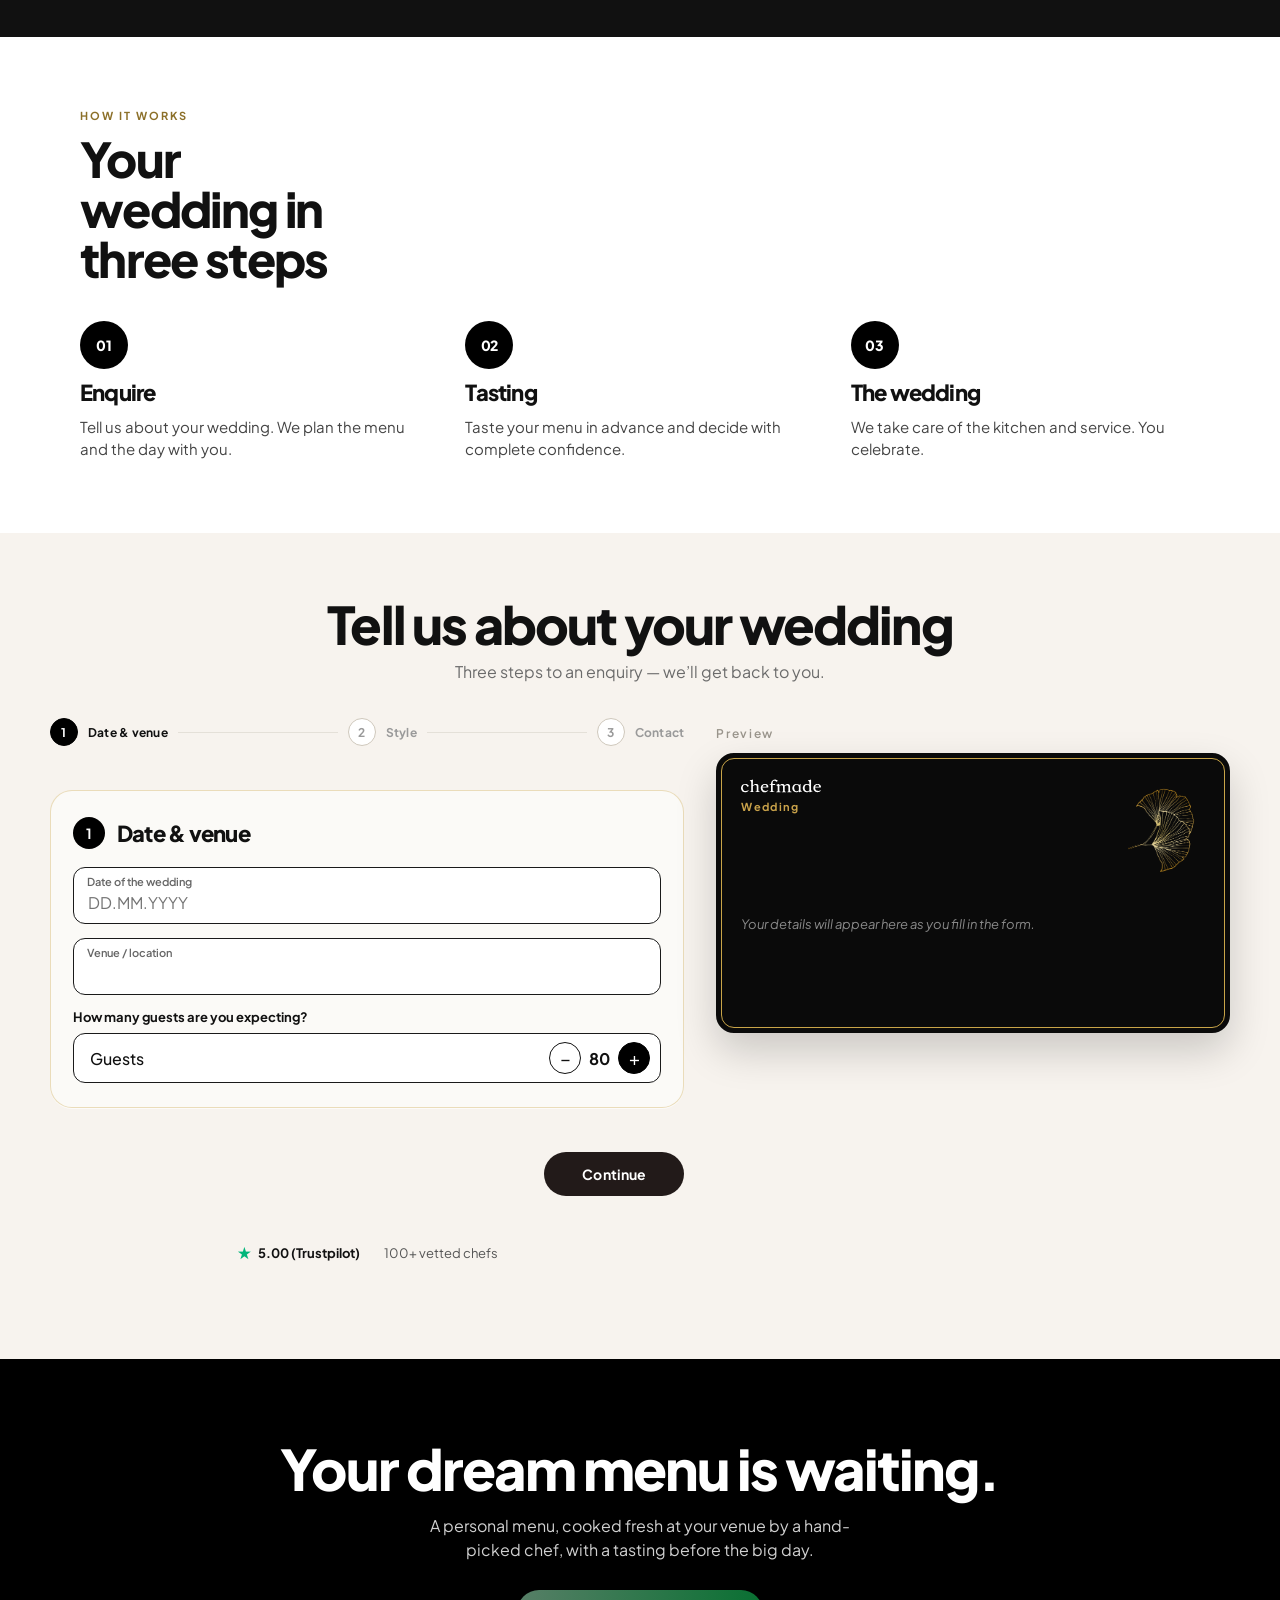
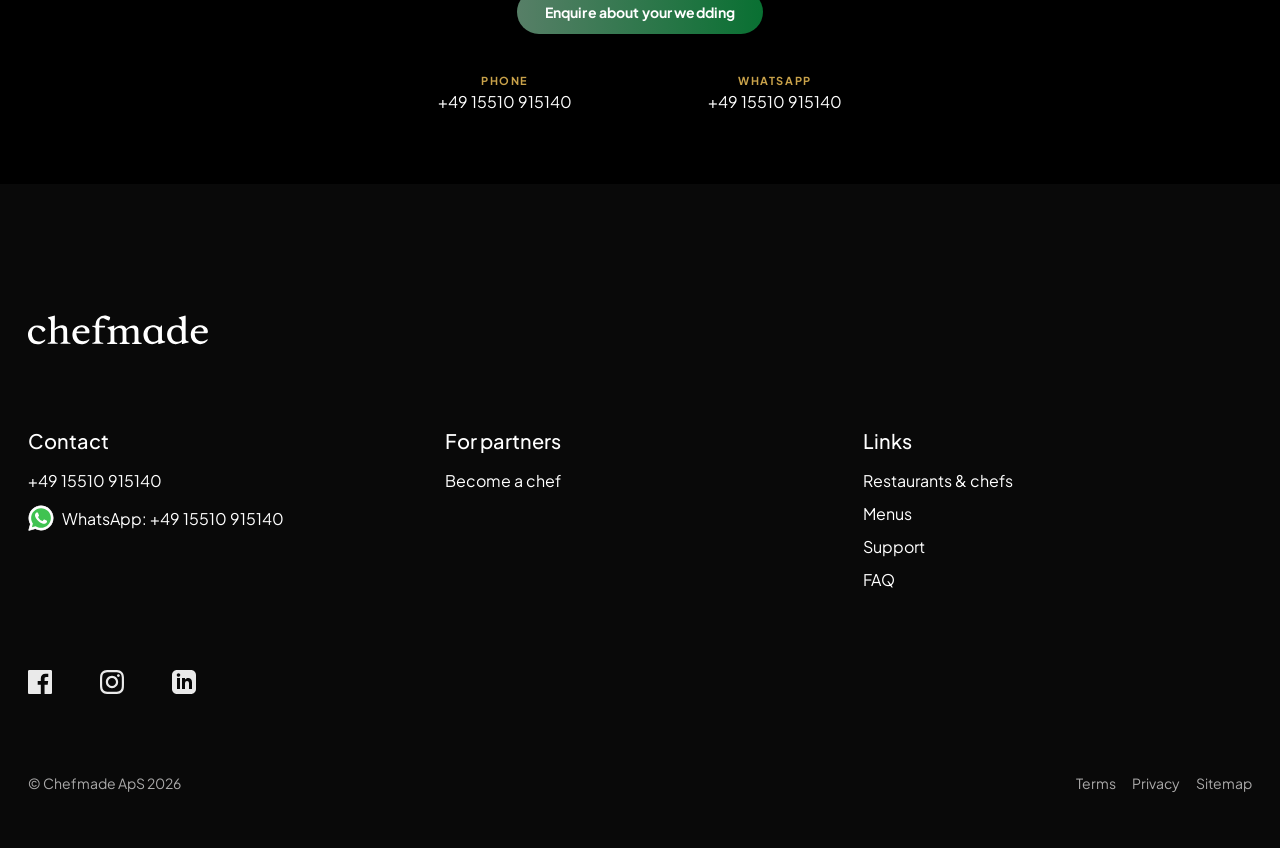
==== commit 4cdea013: "Redesign What's included: full-colour included cards, optional block behind addonrows" ====
--- a/index.html
+++ b/index.html
@@ -75,6 +75,7 @@
           document.documentElement.classList.add("hide-placeholders");
         }
         var shot = q.get("shot");
+        if (shot !== null) document.documentElement.classList.add("shot");
         if (shot === "form") document.documentElement.classList.add("shot-form");
         if (shot === "inkl") document.documentElement.classList.add("shot-inkl");
         if (shot === "reviews") document.documentElement.classList.add("shot-reviews");
@@ -307,192 +308,216 @@
     </div>
   </section>
 
-    <section class="ed-dabei ed-dabei--page" id="dabei">
-    <p class="ed-kicker">What’s included?</p>
-    <!-- Internal design note (not shown): The consultation call is with you from the first enquiry — in the sketch, “Support from day one”, folded into Consultation call, not a separate bullet.
-         DE: Das Beratungsgespräch begleitet euch von der ersten Anfrage an. -->
-
-    <article class="ed-row" data-row="1">
-      <header class="ed-head" style="--ed-delay: 0ms">
-        <h2>
-          <span class="ed-line">Always</span>
-          <span class="ed-line ed-italic">Included</span>
-        </h2>
-        <a class="ed-explore" href="#anfrage"><span class="ed-rule" aria-hidden="true"></span>Learn more</a>
-      </header>
-      <div class="ed-track" tabindex="0" aria-label="Always included">
-        <article class="ed-card" style="--ed-delay: 120ms">
-          <div class="ed-card-media">
-            <img src="assets/img/couples-night.webp" alt="" style="object-position: center 35%">
-          </div>
-          <div class="ed-card-copy">
-            <h3>Consultation call</h3>
-            <a class="ed-more" href="#anfrage"><span class="ed-rule" aria-hidden="true"></span>Learn more</a>
-          </div>
-        </article>
-        <article class="ed-card" style="--ed-delay: 240ms">
-          <div class="ed-card-media">
-            <img src="assets/img/IMG_9750.webp" alt="" style="object-position: center 30%">
-          </div>
-          <div class="ed-card-copy">
-            <h3>Chef selection</h3>
-            <a class="ed-more" href="#anfrage"><span class="ed-rule" aria-hidden="true"></span>Learn more</a>
-          </div>
-        </article>
-        <article class="ed-card" style="--ed-delay: 360ms">
-          <div class="ed-card-media">
-            <img src="assets/img/beyond-figure04.webp" alt="" style="object-position: center center">
-          </div>
-          <div class="ed-card-copy">
-            <h3>Personalised menu</h3>
-            <a class="ed-more" href="#anfrage"><span class="ed-rule" aria-hidden="true"></span>Learn more</a>
-          </div>
-        </article>
-        <article class="ed-card" style="--ed-delay: 480ms">
-          <div class="ed-card-media">
-            <img src="assets/img/beyond-figure01.webp" alt="" style="object-position: center 40%">
-          </div>
-          <div class="ed-card-copy">
-            <h3>Tasting</h3>
-            <a class="ed-more" href="#anfrage"><span class="ed-rule" aria-hidden="true"></span>Learn more</a>
-          </div>
-        </article>
-        <article class="ed-card" style="--ed-delay: 600ms">
-          <div class="ed-card-media">
-            <img src="assets/img/trends-figure01.webp" alt="" style="object-position: center 70%">
-          </div>
-          <div class="ed-card-copy">
-            <h3>Finest ingredients</h3>
-            <a class="ed-more" href="#anfrage"><span class="ed-rule" aria-hidden="true"></span>Learn more</a>
-          </div>
-        </article>
-        <article class="ed-card" style="--ed-delay: 720ms">
-          <div class="ed-card-media ed-card-media--icon">
-            <svg class="ed-icon" viewBox="0 0 48 48" fill="none" stroke="currentColor" stroke-width="1.25" stroke-linecap="round" stroke-linejoin="round" aria-hidden="true">
-              <path d="M10 20.5v6c0 9.2 6.4 14.8 14 16.5 7.6-1.7 14-7.3 14-16.5v-6"/>
-              <path d="M8 20.5 24 14l16 6.5"/>
-              <path d="M24 22v10"/>
+    <section class="ed-dabei ed-dabei--page" id="dabei" aria-labelledby="iv2-kicker">
+    <article class="iv2-included">
+
+      <p class="iv2-kicker iv2-reveal" id="iv2-kicker" style="--iv2-delay: 0ms">What’s included?</p>
+
+      <div class="iv2-included-row">
+        <header class="iv2-head iv2-reveal" style="--iv2-delay: 80ms">
+          <h2>
+            <span class="iv2-line">Always</span>
+            <span class="iv2-line iv2-italic">Included</span>
+          </h2>
+        </header>
+
+        <div class="iv2-cards">
+          <article class="iv2-card iv2-reveal" style="--iv2-delay: 140ms">
+            <div class="iv2-card-media">
+              <img src="assets/img/couples-night.webp" alt="" style="object-position: center 35%">
+              <span class="iv2-badge"><svg viewBox="0 0 16 16" fill="none" aria-hidden="true"><path d="M3.2 8.2l3 3.2 6.6-7" stroke="currentColor" stroke-width="1.8" stroke-linecap="round" stroke-linejoin="round"/></svg>Included</span>
+            </div>
+            <div class="iv2-card-copy"><h3>Consultation call</h3></div>
+          </article>
+
+          <article class="iv2-card iv2-reveal" style="--iv2-delay: 200ms">
+            <div class="iv2-card-media">
+              <img src="assets/img/IMG_9750.webp" alt="" style="object-position: center 30%">
+              <span class="iv2-badge"><svg viewBox="0 0 16 16" fill="none" aria-hidden="true"><path d="M3.2 8.2l3 3.2 6.6-7" stroke="currentColor" stroke-width="1.8" stroke-linecap="round" stroke-linejoin="round"/></svg>Included</span>
+            </div>
+            <div class="iv2-card-copy"><h3>Chef selection</h3></div>
+          </article>
+
+          <article class="iv2-card iv2-reveal" style="--iv2-delay: 260ms">
+            <div class="iv2-card-media">
+              <img src="assets/img/beyond-figure04.webp" alt="" style="object-position: center center">
+              <span class="iv2-badge"><svg viewBox="0 0 16 16" fill="none" aria-hidden="true"><path d="M3.2 8.2l3 3.2 6.6-7" stroke="currentColor" stroke-width="1.8" stroke-linecap="round" stroke-linejoin="round"/></svg>Included</span>
+            </div>
+            <div class="iv2-card-copy"><h3>Personalised menu</h3></div>
+          </article>
+
+          <article class="iv2-card iv2-reveal" style="--iv2-delay: 320ms">
+            <div class="iv2-card-media">
+              <img src="assets/img/beyond-figure01.webp" alt="" style="object-position: center 40%">
+              <span class="iv2-badge"><svg viewBox="0 0 16 16" fill="none" aria-hidden="true"><path d="M3.2 8.2l3 3.2 6.6-7" stroke="currentColor" stroke-width="1.8" stroke-linecap="round" stroke-linejoin="round"/></svg>Included</span>
+            </div>
+            <div class="iv2-card-copy"><h3>Tasting</h3></div>
+          </article>
+
+          <article class="iv2-card iv2-reveal" style="--iv2-delay: 380ms">
+            <div class="iv2-card-media">
+              <img src="assets/img/trends-figure01.webp" alt="" style="object-position: center 70%">
+              <span class="iv2-badge"><svg viewBox="0 0 16 16" fill="none" aria-hidden="true"><path d="M3.2 8.2l3 3.2 6.6-7" stroke="currentColor" stroke-width="1.8" stroke-linecap="round" stroke-linejoin="round"/></svg>Included</span>
+            </div>
+            <div class="iv2-card-copy"><h3>Finest ingredients</h3></div>
+          </article>
+
+          <article class="iv2-card iv2-card--backup iv2-reveal" style="--iv2-delay: 440ms">
+            <div class="iv2-card-media">
+              <svg class="iv2-backup-mark" viewBox="0 0 48 48" fill="none" stroke="currentColor" stroke-width="1.25" stroke-linecap="round" stroke-linejoin="round" aria-hidden="true">
+                <path d="M10 20.5v6c0 9.2 6.4 14.8 14 16.5 7.6-1.7 14-7.3 14-16.5v-6"/>
+                <path d="M8 20.5 24 14l16 6.5"/>
+                <path d="M24 22v10"/>
+              </svg>
+              <span class="iv2-badge"><svg viewBox="0 0 16 16" fill="none" aria-hidden="true"><path d="M3.2 8.2l3 3.2 6.6-7" stroke="currentColor" stroke-width="1.8" stroke-linecap="round" stroke-linejoin="round"/></svg>Included</span>
+            </div>
+            <div class="iv2-card-copy"><h3>Backup plan</h3></div>
+          </article>
+        </div>
+      </div>
+    </article>
+
+    <div class="iv2-addons" data-feature="addonrows" data-placeholder hidden>
+      <div class="iv2-divider iv2-reveal" style="--iv2-delay: 120ms">
+      <span class="iv2-rule" aria-hidden="true"></span>
+      <div class="iv2-divider-copy">
+        <p class="iv2-divider-title">Make it yours</p>
+        <p class="iv2-divider-sub">Optional extras, added to your menu on request</p>
+      </div>
+      <span class="iv2-rule" aria-hidden="true"></span>
+    </div>
+
+      <div class="iv2-optional">
+      <div class="iv2-opt-group">
+        <h3 class="iv2-reveal" style="--iv2-delay: 0ms"><span class="iv2-opt-k">Guest</span> <em>favourites</em></h3>
+        <div class="iv2-tiles iv2-tiles--fav">
+          <article class="iv2-tile iv2-reveal" style="--iv2-delay: 80ms">
+            <svg class="iv2-tile-icon" viewBox="0 0 32 32" fill="none" stroke="currentColor" stroke-width="1.3" stroke-linecap="round" stroke-linejoin="round" aria-hidden="true">
+              <path d="M11 5h10l-1.6 10.5c-.4 2.6-2.6 4.3-5.4 4.3s-5-1.7-5.4-4.3L11 5z"/>
+              <path d="M16 19.8V27"/>
+              <path d="M12 27h8"/>
             </svg>
-          </div>
-          <div class="ed-card-copy">
-            <h3>Backup plan</h3>
-            <a class="ed-more" href="#anfrage"><span class="ed-rule" aria-hidden="true"></span>Learn more</a>
-          </div>
-        </article>
-      </div>
-    </article>
-
-    <article class="ed-row" data-row="2" data-feature="addonrows" data-placeholder hidden>
-      <header class="ed-head" style="--ed-delay: 0ms">
-        <p class="ed-label">Optional</p>
-        <h2>
-          <span class="ed-line">Guest</span>
-          <span class="ed-line ed-italic">Favourites</span>
-        </h2>
-        <a class="ed-explore" href="#anfrage"><span class="ed-rule" aria-hidden="true"></span>Learn more</a>
-      </header>
-      <div class="ed-track" tabindex="0" aria-label="Guest favourites, optional">
-        <article class="ed-card" style="--ed-delay: 120ms">
-          <div class="ed-card-media">
-            <img src="assets/img/trends-figure02.webp" alt="" style="object-position: center 18%">
-          </div>
-          <div class="ed-card-copy">
-            <h3 class="ph">[Wine pairing]</h3>
-            <a class="ed-more" href="#anfrage"><span class="ed-rule" aria-hidden="true"></span>Learn more</a>
-          </div>
-        </article>
-        <article class="ed-card" style="--ed-delay: 240ms">
-          <div class="ed-card-media ed-card-media--icon">
-            <svg class="ed-icon" viewBox="0 0 48 48" fill="none" stroke="currentColor" stroke-width="1.15" stroke-linecap="round" stroke-linejoin="round" aria-hidden="true">
-              <ellipse cx="24" cy="26" rx="16" ry="11"/>
-              <path d="M10 26c2-8 8-14 14-14s12 6 14 14"/>
-              <path d="M14 26c1.6-5.5 5.4-9 10-9s8.4 3.5 10 9"/>
-              <path d="M18 27c1-3 3.2-5 6-5s5 2 6 5"/>
+            <h4 class="ph">[Wine pairing]</h4>
+            <p class="ph">[Short description]</p>
+            <button class="iv2-add" type="button" aria-label="Add [Wine pairing]">
+              <svg viewBox="0 0 16 16" fill="none" stroke="currentColor" stroke-width="1.6" aria-hidden="true"><path d="M8 3v10M3 8h10"/></svg>
+            </button>
+          </article>
+          <article class="iv2-tile iv2-reveal" style="--iv2-delay: 140ms">
+            <svg class="iv2-tile-icon" viewBox="0 0 32 32" fill="none" stroke="currentColor" stroke-width="1.3" stroke-linecap="round" stroke-linejoin="round" aria-hidden="true">
+              <ellipse cx="16" cy="18" rx="11" ry="7.5"/>
+              <path d="M7 18c1.4-6 4.8-10 9-10s7.6 4 9 10"/>
+              <path d="M10 18c1-3.6 3.4-6 6-6s5 2.4 6 6"/>
             </svg>
-          </div>
-          <div class="ed-card-copy">
-            <h3 class="ph">[Oyster station]</h3>
-            <a class="ed-more" href="#anfrage"><span class="ed-rule" aria-hidden="true"></span>Learn more</a>
-          </div>
-        </article>
-        <article class="ed-card" style="--ed-delay: 360ms">
-          <div class="ed-card-media">
-            <img src="assets/img/trends-figure05.webp" alt="" style="object-position: center 72%">
-          </div>
-          <div class="ed-card-copy">
-            <h3 class="ph">[Live station]</h3>
-            <a class="ed-more" href="#anfrage"><span class="ed-rule" aria-hidden="true"></span>Learn more</a>
-          </div>
-        </article>
-        <article class="ed-card" style="--ed-delay: 480ms">
-          <div class="ed-card-media">
-            <img src="assets/img/beyond-figure03.webp" alt="" style="object-position: center 40%">
-          </div>
-          <div class="ed-card-copy">
-            <h3 class="ph">[Dessert table]</h3>
-            <a class="ed-more" href="#anfrage"><span class="ed-rule" aria-hidden="true"></span>Learn more</a>
-          </div>
-        </article>
-      </div>
-    </article>
-
-    <article class="ed-row" data-row="3" data-feature="addonrows" data-placeholder hidden>
-      <header class="ed-head" style="--ed-delay: 0ms">
-        <p class="ed-label">Optional</p>
-        <h2>
-          <span class="ed-line">Around</span>
-          <span class="ed-line ed-italic">the venue</span>
-        </h2>
-        <a class="ed-explore" href="#anfrage"><span class="ed-rule" aria-hidden="true"></span>Learn more</a>
-      </header>
-      <div class="ed-track" tabindex="0" aria-label="Around the venue, optional">
-        <article class="ed-card" style="--ed-delay: 120ms">
-          <div class="ed-card-media">
-            <img src="assets/img/trends-figure06.webp" alt="" style="object-position: center 35%">
-          </div>
-          <div class="ed-card-copy">
-            <h3 class="ph">[Service staff]</h3>
-            <a class="ed-more" href="#anfrage"><span class="ed-rule" aria-hidden="true"></span>Learn more</a>
-          </div>
-        </article>
-        <article class="ed-card" style="--ed-delay: 240ms">
-          <div class="ed-card-media">
-            <img src="assets/img/beyond-plate.webp" alt="" style="object-position: center 45%">
-          </div>
-          <div class="ed-card-copy">
-            <h3 class="ph">[Tableware &amp; décor]</h3>
-            <a class="ed-more" href="#anfrage"><span class="ed-rule" aria-hidden="true"></span>Learn more</a>
-          </div>
-        </article>
-        <article class="ed-card" style="--ed-delay: 360ms">
-          <div class="ed-card-media">
-            <img src="assets/img/wedding-plan.webp" alt="" style="object-position: center 45%">
-          </div>
-          <div class="ed-card-copy">
-            <h3 class="ph">[Premium venues]</h3>
-            <a class="ed-more" href="#anfrage"><span class="ed-rule" aria-hidden="true"></span>Learn more</a>
-          </div>
-        </article>
-        <article class="ed-card" style="--ed-delay: 480ms">
-          <div class="ed-card-media">
-            <img src="assets/img/trends-figure08.webp" alt="" style="object-position: center 40%">
-          </div>
-          <div class="ed-card-copy">
-            <h3 class="ph">[Event styling]</h3>
-            <a class="ed-more" href="#anfrage"><span class="ed-rule" aria-hidden="true"></span>Learn more</a>
-          </div>
-        </article>
-        <article class="ed-card" style="--ed-delay: 600ms">
-          <div class="ed-card-media">
-            <img src="assets/img/dream-menu-figure03.webp" alt="" style="object-position: center 20%">
-          </div>
-          <div class="ed-card-copy">
-            <h3 class="ph">[Event photography]</h3>
-            <a class="ed-more" href="#anfrage"><span class="ed-rule" aria-hidden="true"></span>Learn more</a>
-          </div>
-        </article>
-      </div>
-    </article>
+            <h4 class="ph">[Oyster station]</h4>
+            <p class="ph">[Short description]</p>
+            <button class="iv2-add" type="button" aria-label="Add [Oyster station]">
+              <svg viewBox="0 0 16 16" fill="none" stroke="currentColor" stroke-width="1.6" aria-hidden="true"><path d="M8 3v10M3 8h10"/></svg>
+            </button>
+          </article>
+          <article class="iv2-tile iv2-reveal" style="--iv2-delay: 200ms">
+            <svg class="iv2-tile-icon" viewBox="0 0 32 32" fill="none" stroke="currentColor" stroke-width="1.3" stroke-linecap="round" stroke-linejoin="round" aria-hidden="true">
+              <path d="M6 21h20"/>
+              <path d="M8 21c0 3.4 3.6 5 8 5s8-1.6 8-5"/>
+              <path d="M26 21h3"/>
+              <path d="M13 12c0 3 2 4 3 6 1-2 3-3 3-6 0-2-1.4-3.5-3-3.5S13 10 13 12z"/>
+              <path d="M10.5 14.5c0 2 .8 3 1.6 4"/>
+              <path d="M21.5 14.5c0 2-.8 3-1.6 4"/>
+            </svg>
+            <h4 class="ph">[Live station]</h4>
+            <p class="ph">[Short description]</p>
+            <button class="iv2-add" type="button" aria-label="Add [Live station]">
+              <svg viewBox="0 0 16 16" fill="none" stroke="currentColor" stroke-width="1.6" aria-hidden="true"><path d="M8 3v10M3 8h10"/></svg>
+            </button>
+          </article>
+          <article class="iv2-tile iv2-reveal" style="--iv2-delay: 260ms">
+            <svg class="iv2-tile-icon" viewBox="0 0 32 32" fill="none" stroke="currentColor" stroke-width="1.3" stroke-linecap="round" stroke-linejoin="round" aria-hidden="true">
+              <path d="M11 16h10v4H11z"/>
+              <path d="M8 20h16v5H8z"/>
+              <path d="M7 25h18"/>
+              <path d="M16 16V11"/>
+              <circle cx="16" cy="10" r="1.3"/>
+            </svg>
+            <h4 class="ph">[Dessert table]</h4>
+            <p class="ph">[Short description]</p>
+            <button class="iv2-add" type="button" aria-label="Add [Dessert table]">
+              <svg viewBox="0 0 16 16" fill="none" stroke="currentColor" stroke-width="1.6" aria-hidden="true"><path d="M8 3v10M3 8h10"/></svg>
+            </button>
+          </article>
+        </div>
+      </div>
+
+      <div class="iv2-opt-group">
+        <h3 class="iv2-reveal" style="--iv2-delay: 0ms"><span class="iv2-opt-k">Around</span> <em>the venue</em></h3>
+        <div class="iv2-tiles iv2-tiles--venue">
+          <article class="iv2-tile iv2-reveal" style="--iv2-delay: 80ms">
+            <svg class="iv2-tile-icon" viewBox="0 0 32 32" fill="none" stroke="currentColor" stroke-width="1.3" stroke-linecap="round" stroke-linejoin="round" aria-hidden="true">
+              <circle cx="16" cy="11" r="4"/>
+              <path d="M7 26c1.4-5.2 4.8-8 9-8s7.6 2.8 9 8"/>
+            </svg>
+            <h4 class="ph">[Service staff]</h4>
+            <p class="ph">[Short description]</p>
+            <button class="iv2-add" type="button" aria-label="Add [Service staff]">
+              <svg viewBox="0 0 16 16" fill="none" stroke="currentColor" stroke-width="1.6" aria-hidden="true"><path d="M8 3v10M3 8h10"/></svg>
+            </button>
+          </article>
+          <article class="iv2-tile iv2-reveal" style="--iv2-delay: 140ms">
+            <svg class="iv2-tile-icon" viewBox="0 0 32 32" fill="none" stroke="currentColor" stroke-width="1.3" stroke-linecap="round" stroke-linejoin="round" aria-hidden="true">
+              <circle cx="20.5" cy="16" r="6.5"/>
+              <circle cx="20.5" cy="16" r="2.4"/>
+              <path d="M7 6.5v8.5"/>
+              <path d="M5.4 6.5v5"/>
+              <path d="M8.6 6.5v5"/>
+              <path d="M7 15v11"/>
+            </svg>
+            <h4 class="ph">[Tableware &amp; décor]</h4>
+            <p class="ph">[Short description]</p>
+            <button class="iv2-add" type="button" aria-label="Add [Tableware & décor]">
+              <svg viewBox="0 0 16 16" fill="none" stroke="currentColor" stroke-width="1.6" aria-hidden="true"><path d="M8 3v10M3 8h10"/></svg>
+            </button>
+          </article>
+          <article class="iv2-tile iv2-reveal" style="--iv2-delay: 200ms">
+            <svg class="iv2-tile-icon" viewBox="0 0 32 32" fill="none" stroke="currentColor" stroke-width="1.3" stroke-linecap="round" stroke-linejoin="round" aria-hidden="true">
+              <path d="M6 24V13l10-6 10 6v11"/>
+              <path d="M13 24v-7h6v7"/>
+            </svg>
+            <h4 class="ph">[Premium venues]</h4>
+            <p class="ph">[Short description]</p>
+            <button class="iv2-add" type="button" aria-label="Add [Premium venues]">
+              <svg viewBox="0 0 16 16" fill="none" stroke="currentColor" stroke-width="1.6" aria-hidden="true"><path d="M8 3v10M3 8h10"/></svg>
+            </button>
+          </article>
+          <article class="iv2-tile iv2-reveal" style="--iv2-delay: 260ms">
+            <svg class="iv2-tile-icon" viewBox="0 0 32 32" fill="none" stroke="currentColor" stroke-width="1.3" stroke-linecap="round" stroke-linejoin="round" aria-hidden="true">
+              <circle cx="16" cy="13" r="2"/>
+              <path d="M16 11c0-3 2.2-5 4.2-5 0 3-2.2 5-4.2 5z"/>
+              <path d="M16 11c0-3-2.2-5-4.2-5 0 3 2.2 5 4.2 5z"/>
+              <path d="M17.6 14.4c2.2-1.2 5.2-.4 6.2 1.6-2.2 1.2-5.2.4-6.2-1.6z"/>
+              <path d="M14.4 14.4c-2.2-1.2-5.2-.4-6.2 1.6 2.2 1.2 5.2.4 6.2-1.6z"/>
+              <path d="M16 15v7"/>
+              <path d="M16 20c-3 1-4.5 4-4.5 4"/>
+            </svg>
+            <h4 class="ph">[Event styling]</h4>
+            <p class="ph">[Short description]</p>
+            <button class="iv2-add" type="button" aria-label="Add [Event styling]">
+              <svg viewBox="0 0 16 16" fill="none" stroke="currentColor" stroke-width="1.6" aria-hidden="true"><path d="M8 3v10M3 8h10"/></svg>
+            </button>
+          </article>
+          <article class="iv2-tile iv2-reveal" style="--iv2-delay: 320ms">
+            <svg class="iv2-tile-icon" viewBox="0 0 32 32" fill="none" stroke="currentColor" stroke-width="1.3" stroke-linecap="round" stroke-linejoin="round" aria-hidden="true">
+              <path d="M8 12h3l1.4-2.2A2 2 0 0 1 14.1 9h3.8a2 2 0 0 1 1.7.8L21 12h3a2 2 0 0 1 2 2v8a2 2 0 0 1-2 2H8a2 2 0 0 1-2-2v-8a2 2 0 0 1 2-2z"/>
+              <circle cx="16" cy="18" r="3.2"/>
+            </svg>
+            <h4 class="ph">[Event photography]</h4>
+            <p class="ph">[Short description]</p>
+            <button class="iv2-add" type="button" aria-label="Add [Event photography]">
+              <svg viewBox="0 0 16 16" fill="none" stroke="currentColor" stroke-width="1.6" aria-hidden="true"><path d="M8 3v10M3 8h10"/></svg>
+            </button>
+          </article>
+        </div>
+      </div>
+    </div>
+    </div>
   </section>
 
 <section class="price-band" id="preis" data-feature="pricing" hidden>
--- a/css/inklusive-c.css
+++ b/css/inklusive-c.css
@@ -333,3 +333,381 @@
   .ed-kicker { padding: 0 40px; }
   .ed-head h2 { font-size: clamp(1.8rem, 3.3vw, 2.65rem); }
 }
+
+/* ===== Included v2 (ported from concepts/included-v2.html) ===== */
+#dabei.ed-dabei,
+#dabei.ed-dabei.ed-dabei--page,
+html.shot-inkl #dabei.ed-dabei,
+html.shot-inkl #dabei.ed-dabei.ed-dabei--page,
+html.shot-full #dabei.ed-dabei,
+html.shot-full #dabei.ed-dabei.ed-dabei--page,
+html.shot-anim #dabei.ed-dabei {
+  padding: 0;
+  background: #111;
+  overflow: hidden;
+  isolation: isolate;
+}
+
+    /* Concept v2 — scoped. Does not change the live site stylesheets. */
+    :root {
+      --iv2-black: #111111;
+      --iv2-gold: #c9a54a;
+      --iv2-gold-text: #8c7029;
+      --iv2-emerald: #006838;
+      --iv2-cream: #fdfbf7;
+      --iv2-cream-deep: #f3ede2;
+      --iv2-ink: #111111;
+      --iv2-muted: #5c564c;
+    }
+    .iv2 {
+      position: relative;
+      isolation: isolate;
+    }
+
+    /* ---------- Always included (black) ---------- */
+    .iv2-included {
+      background: var(--iv2-black);
+      padding: 56px 0 64px;
+    }
+    .iv2-kicker {
+      margin: 0 0 36px;
+      padding: 0 56px;
+      font-size: 12px;
+      font-weight: 500;
+      letter-spacing: 0.22em;
+      text-transform: uppercase;
+      color: var(--iv2-gold);
+    }
+    .iv2-included-row {
+      display: grid;
+      grid-template-columns: minmax(240px, 22vw) minmax(0, 1fr);
+      column-gap: 36px;
+      align-items: start;
+      padding-left: 56px;
+    }
+    .iv2-head { align-self: start; max-width: 340px; padding-right: 8px; padding-top: 0; }
+    .iv2-head h2 {
+      margin: 0;
+      font-weight: 200;
+      font-size: clamp(1.85rem, 2.95vw, 2.9rem);
+      letter-spacing: 0.01em;
+      line-height: 0.96;
+      text-transform: uppercase;
+      color: #fbfaf7;
+    }
+    .iv2-head h2 .iv2-line { display: block; }
+    .iv2-head h2 .iv2-italic { font-style: italic; font-weight: 200; }
+
+    .iv2-cards {
+      display: grid;
+      grid-template-columns: repeat(3, minmax(0, 1fr));
+      gap: 14px;
+      padding-right: 56px;
+      min-width: 0;
+    }
+    .iv2-card {
+      position: relative;
+      background: #1a1a1a;
+      color: var(--iv2-cream);
+      min-width: 0;
+      display: flex;
+      flex-direction: column;
+    }
+    .iv2-card-media {
+      position: relative;
+      aspect-ratio: 4 / 5;
+      overflow: hidden;
+      background: #1a1a1a;
+    }
+    .iv2-card-media img {
+      width: 100%;
+      height: 100%;
+      object-fit: cover;
+      display: block;
+      max-width: none;
+      /* Full colour — no grey wash */
+      filter: none;
+    }
+    .iv2-badge {
+      position: absolute;
+      top: 12px;
+      left: 12px;
+      z-index: 2;
+      display: inline-flex;
+      align-items: center;
+      gap: 6px;
+      min-height: 28px;
+      padding: 4px 10px 4px 7px;
+      border-radius: 999px;
+      background: rgba(253, 251, 247, 0.96);
+      color: var(--iv2-ink);
+      font-size: 10px;
+      font-weight: 700;
+      letter-spacing: 0.12em;
+      text-transform: uppercase;
+      line-height: 1;
+    }
+    .iv2-badge svg {
+      width: 14px;
+      height: 14px;
+      color: var(--iv2-gold);
+      flex: 0 0 auto;
+    }
+    .iv2-card-copy {
+      padding: 14px 14px 16px;
+      background: #161616;
+    }
+    .iv2-card-copy h3 {
+      margin: 0;
+      font-size: 17px;
+      font-weight: 700;
+      letter-spacing: -0.03em;
+      line-height: 1.2;
+      color: #fdfbf7;
+    }
+
+    /* Backup plan: warm cream tile, gold line icon — not an empty dark box */
+    .iv2-card--backup .iv2-card-media {
+      background:
+        radial-gradient(ellipse at 50% 42%, rgba(0, 104, 56, 0.08), transparent 58%),
+        var(--iv2-cream-deep);
+      display: flex;
+      align-items: center;
+      justify-content: center;
+      box-shadow: inset 0 0 0 1px rgba(201, 165, 74, 0.55);
+    }
+    .iv2-card--backup .iv2-backup-mark {
+      width: 88px;
+      height: 88px;
+      color: var(--iv2-gold);
+    }
+    .iv2-card--backup .iv2-badge {
+      background: var(--iv2-emerald);
+      color: #fdfbf7;
+    }
+    .iv2-card--backup .iv2-badge svg { color: var(--iv2-gold); }
+    .iv2-card--backup .iv2-card-copy {
+      background: var(--iv2-cream);
+    }
+    .iv2-card--backup .iv2-card-copy h3 { color: var(--iv2-ink); }
+
+    /* ---------- Divider ---------- */
+    .iv2-divider {
+      background: var(--iv2-black);
+      padding: 8px 56px 56px;
+      display: grid;
+      grid-template-columns: 1fr auto 1fr;
+      align-items: center;
+      column-gap: 28px;
+    }
+    .iv2-rule {
+      display: block;
+      height: 1px;
+      background: var(--iv2-gold);
+      opacity: 0.85;
+    }
+    .iv2-divider-copy { text-align: center; max-width: 28em; }
+    .iv2-divider-title {
+      margin: 0;
+      font-family: "Cormorant Garamond", "Times New Roman", serif;
+      font-style: italic;
+      font-weight: 500;
+      font-size: clamp(28px, 3.2vw, 40px);
+      letter-spacing: -0.02em;
+      line-height: 1.15;
+      color: #fdfbf7;
+    }
+    .iv2-divider-sub {
+      margin: 8px 0 0;
+      font-size: 15px;
+      font-weight: 400;
+      line-height: 1.45;
+      color: #cfc8bc;
+    }
+
+    /* ---------- Optional (one cream block) ---------- */
+    .iv2-optional {
+      background: var(--iv2-cream-deep);
+      color: var(--iv2-ink);
+      padding: 64px 56px 72px;
+    }
+    .iv2-opt-group + .iv2-opt-group { margin-top: 48px; }
+    .iv2-opt-group h3 {
+      margin: 0 0 20px;
+      font-weight: 200;
+      font-size: clamp(1.55rem, 2.2vw, 2.05rem);
+      letter-spacing: 0.04em;
+      line-height: 1.05;
+      text-transform: none;
+      color: var(--iv2-ink);
+    }
+    .iv2-opt-group h3 .iv2-opt-k {
+      display: inline;
+      text-transform: uppercase;
+      letter-spacing: 0.06em;
+    }
+    .iv2-opt-group h3 em {
+      font-style: italic;
+      font-weight: 200;
+      letter-spacing: 0;
+      text-transform: none;
+    }
+    .iv2-tiles {
+      display: grid;
+      gap: 12px;
+    }
+    .iv2-tiles--fav { grid-template-columns: repeat(4, minmax(0, 1fr)); }
+    .iv2-tiles--venue { grid-template-columns: repeat(5, minmax(0, 1fr)); }
+
+    .iv2-tile {
+      position: relative;
+      display: flex;
+      flex-direction: column;
+      align-items: flex-start;
+      gap: 10px;
+      min-height: 164px;
+      padding: 18px 16px 16px;
+      background: var(--iv2-cream);
+      border: 1px solid rgba(201, 165, 74, 0.45);
+      border-radius: 4px;
+      color: var(--iv2-ink);
+      text-align: left;
+      cursor: default;
+    }
+    .iv2-tile-icon {
+      width: 28px;
+      height: 28px;
+      color: var(--iv2-ink);
+      stroke: currentColor;
+      flex: 0 0 auto;
+    }
+    .iv2-tile h4 {
+      margin: 0;
+      padding-right: 44px;
+      font-size: 16px;
+      font-weight: 700;
+      letter-spacing: -0.02em;
+      line-height: 1.25;
+      color: var(--iv2-ink);
+    }
+    .iv2-tile p {
+      margin: 0;
+      padding-right: 8px;
+      font-size: 13px;
+      font-weight: 400;
+      line-height: 1.4;
+      color: var(--iv2-muted);
+    }
+    .iv2-tile .ph { color: #8c7029; font-weight: 600; }
+    .iv2-add {
+      position: absolute;
+      top: 10px;
+      right: 10px;
+      width: 44px;
+      height: 44px;
+      margin: 0;
+      padding: 0;
+      border-radius: 50%;
+      border: 1px solid var(--iv2-ink);
+      background: transparent;
+      color: var(--iv2-ink);
+      display: grid;
+      place-items: center;
+      cursor: pointer;
+    }
+    .iv2-add:hover, .iv2-add:focus-visible {
+      background: var(--iv2-ink);
+      color: var(--iv2-cream);
+      outline: none;
+    }
+    .iv2-add svg { width: 16px; height: 16px; }
+
+    /* Staggered fade-in */
+    .iv2-reveal {
+      opacity: 0;
+      transform: translateY(24px);
+    }
+    .iv2-reveal.is-inview {
+      animation: iv2Rise 600ms ease-out forwards;
+      animation-delay: var(--iv2-delay, 0ms);
+    }
+    @keyframes iv2Rise {
+      from { opacity: 0; transform: translateY(24px); }
+      to   { opacity: 1; transform: translateY(0); }
+    }
+    html.shot .iv2-reveal {
+      opacity: 1 !important;
+      transform: none !important;
+      animation: none !important;
+    }
+    @media (prefers-reduced-motion: reduce) {
+      .iv2-reveal {
+        opacity: 1;
+        transform: none;
+        animation: none !important;
+      }
+    }
+
+    @media (max-width: 1100px) {
+      .iv2-tiles--fav,
+      .iv2-tiles--venue { grid-template-columns: repeat(3, minmax(0, 1fr)); }
+      .iv2-kicker, .iv2-divider, .iv2-optional { padding-left: 32px; padding-right: 32px; }
+      .iv2-included-row { padding-left: 32px; }
+      .iv2-cards { padding-right: 32px; }
+    }
+
+    @media (max-width: 799px) {
+      .iv2-included { padding: 36px 0 40px; }
+      .iv2-kicker { padding: 0 20px; margin-bottom: 28px; }
+      .iv2-included-row {
+        grid-template-columns: 1fr;
+        padding-left: 0;
+        row-gap: 22px;
+      }
+      .iv2-head { padding: 0 20px; max-width: none; }
+      .iv2-head h2 { font-size: clamp(2.15rem, 11vw, 3rem); }
+      .iv2-cards {
+        display: grid;
+        grid-template-columns: 1fr 1fr;
+        gap: 10px;
+        padding: 0 20px;
+        overflow: visible;
+      }
+      .iv2-card { width: auto; }
+      .iv2-card-copy { padding: 10px 10px 12px; }
+      .iv2-card-copy h3 { font-size: 14px; }
+      .iv2-badge { top: 8px; left: 8px; padding: 4px 8px 4px 6px; font-size: 9px; }
+      .iv2-divider {
+        grid-template-columns: 1fr;
+        row-gap: 16px;
+        padding: 12px 20px 40px;
+      }
+      .iv2-divider .iv2-rule:first-child { display: none; }
+      .iv2-divider-copy { text-align: left; }
+      .iv2-optional { padding: 40px 20px 56px; }
+      .iv2-opt-group + .iv2-opt-group { margin-top: 36px; }
+      .iv2-tiles--fav,
+      .iv2-tiles--venue { grid-template-columns: 1fr 1fr; }
+      .iv2-tile { min-height: 172px; padding: 16px 14px 14px; }
+      .iv2-tile h4 { font-size: 15px; }
+    }
+
+    @media (max-width: 379px) {
+      .iv2-tiles--fav,
+      .iv2-tiles--venue { grid-template-columns: 1fr; }
+    }
+
+/* Reveal: JS adds .is-inview; any ?shot class freezes the finished state. */
+#dabei .iv2-reveal.is-inview {
+  animation: iv2Rise 600ms ease-out forwards;
+  animation-delay: var(--iv2-delay, 0ms);
+}
+html.shot #dabei .iv2-reveal,
+html.shot-inkl #dabei .iv2-reveal,
+html.shot-full #dabei .iv2-reveal,
+html.shot-anim #dabei .iv2-reveal,
+html.shot-top #dabei .iv2-reveal {
+  opacity: 1 !important;
+  transform: none !important;
+  animation: none !important;
+}
